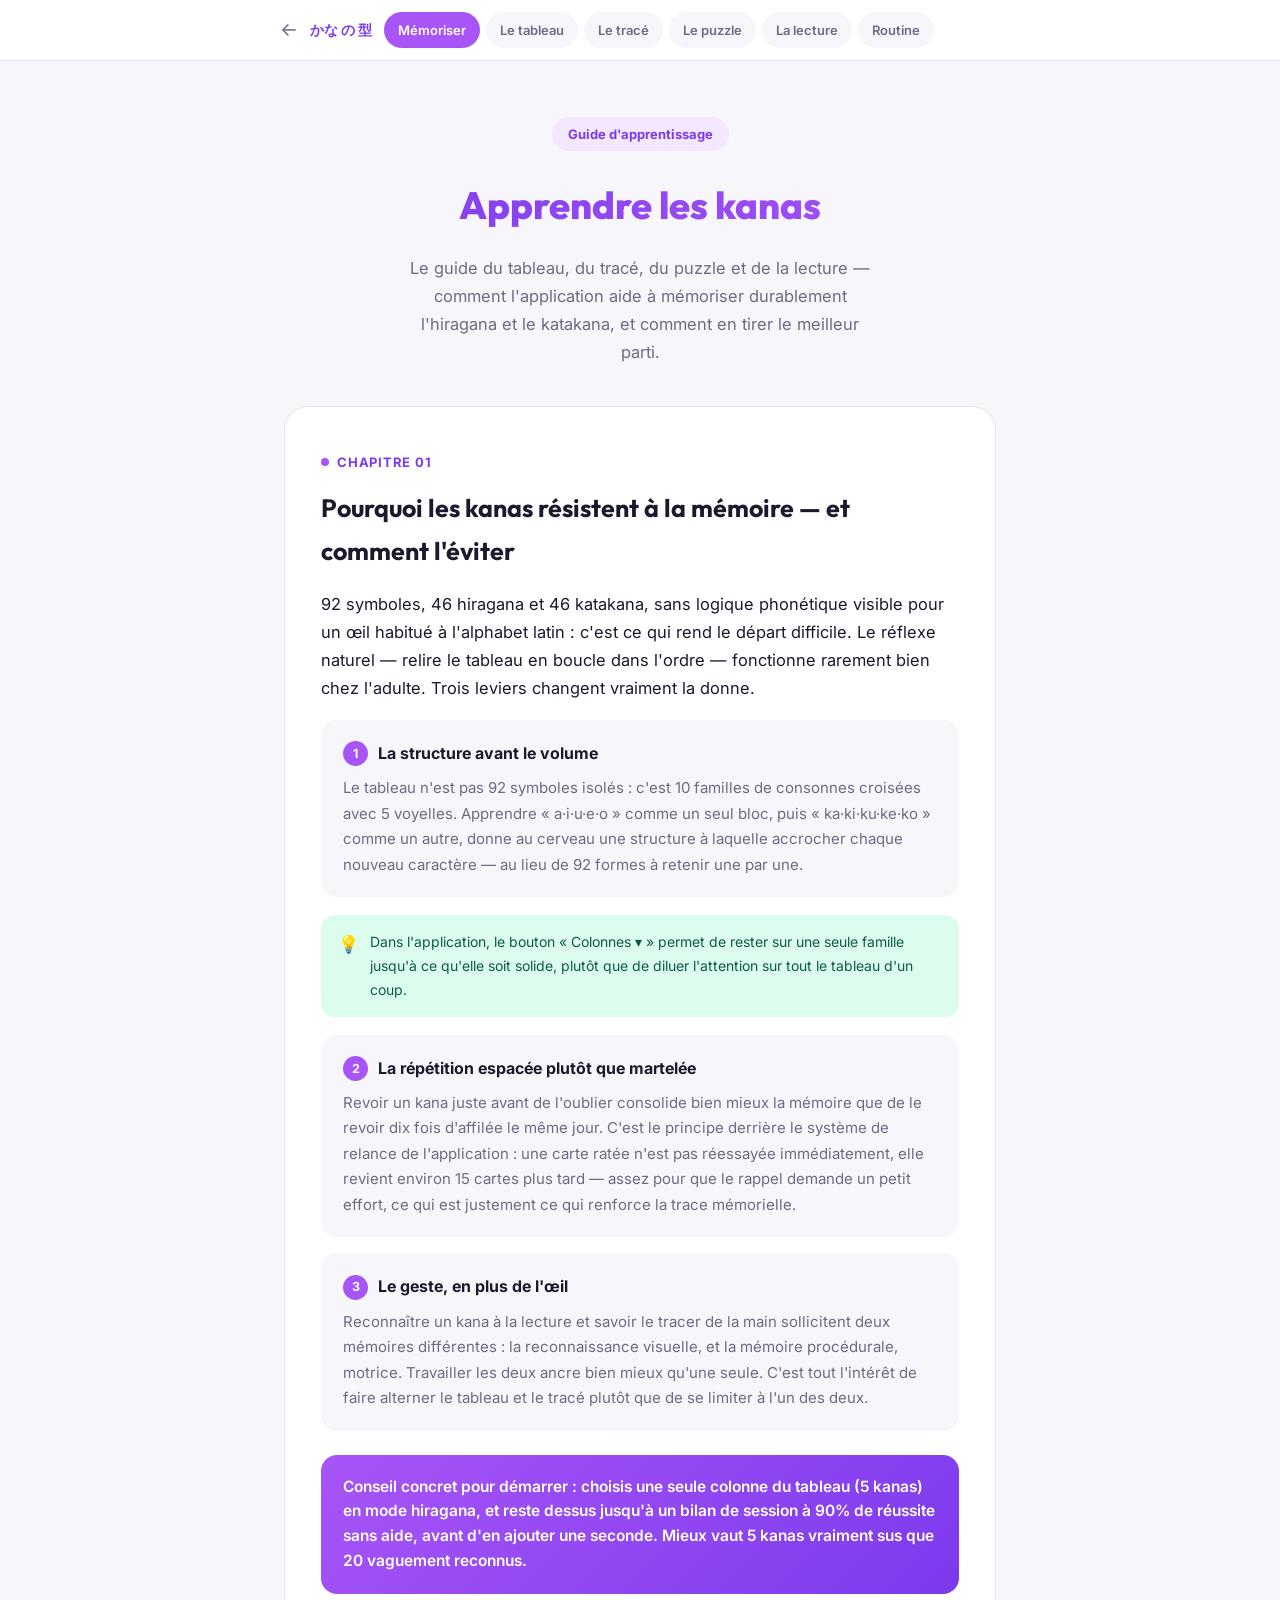
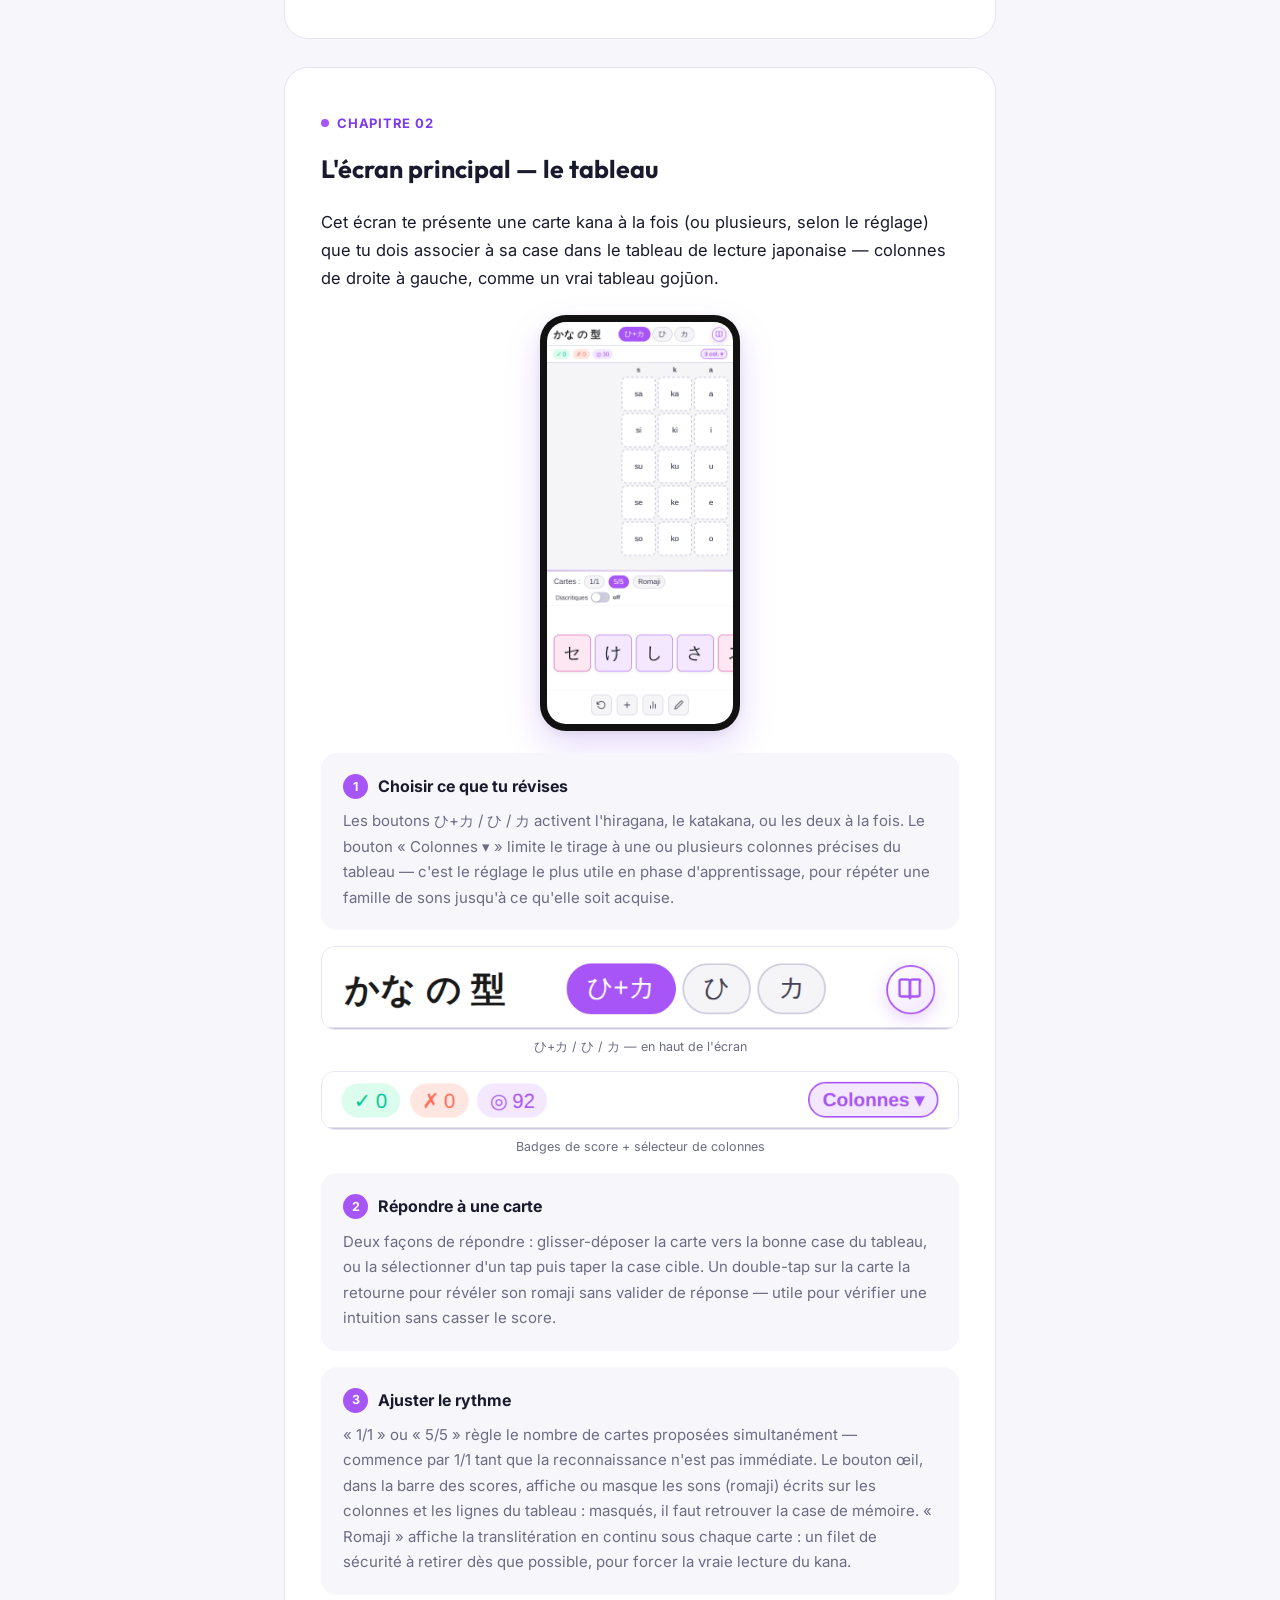
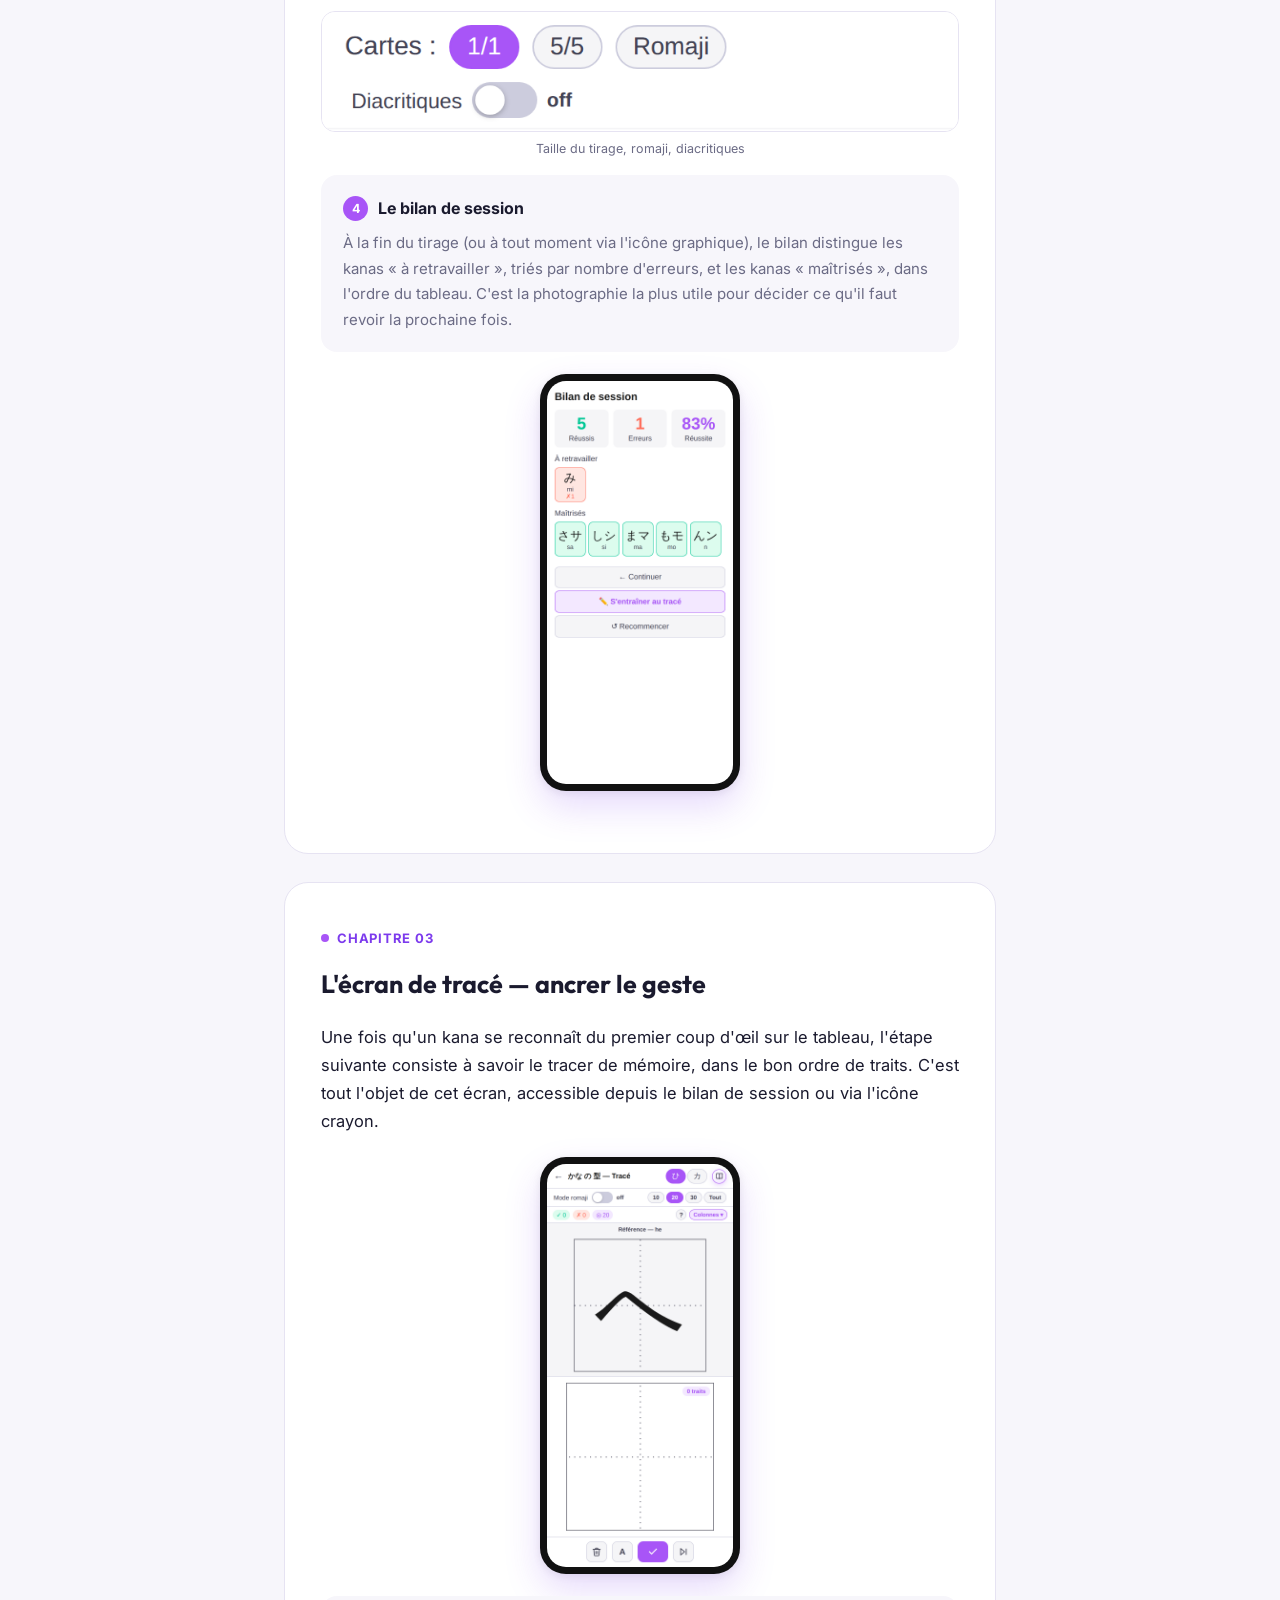
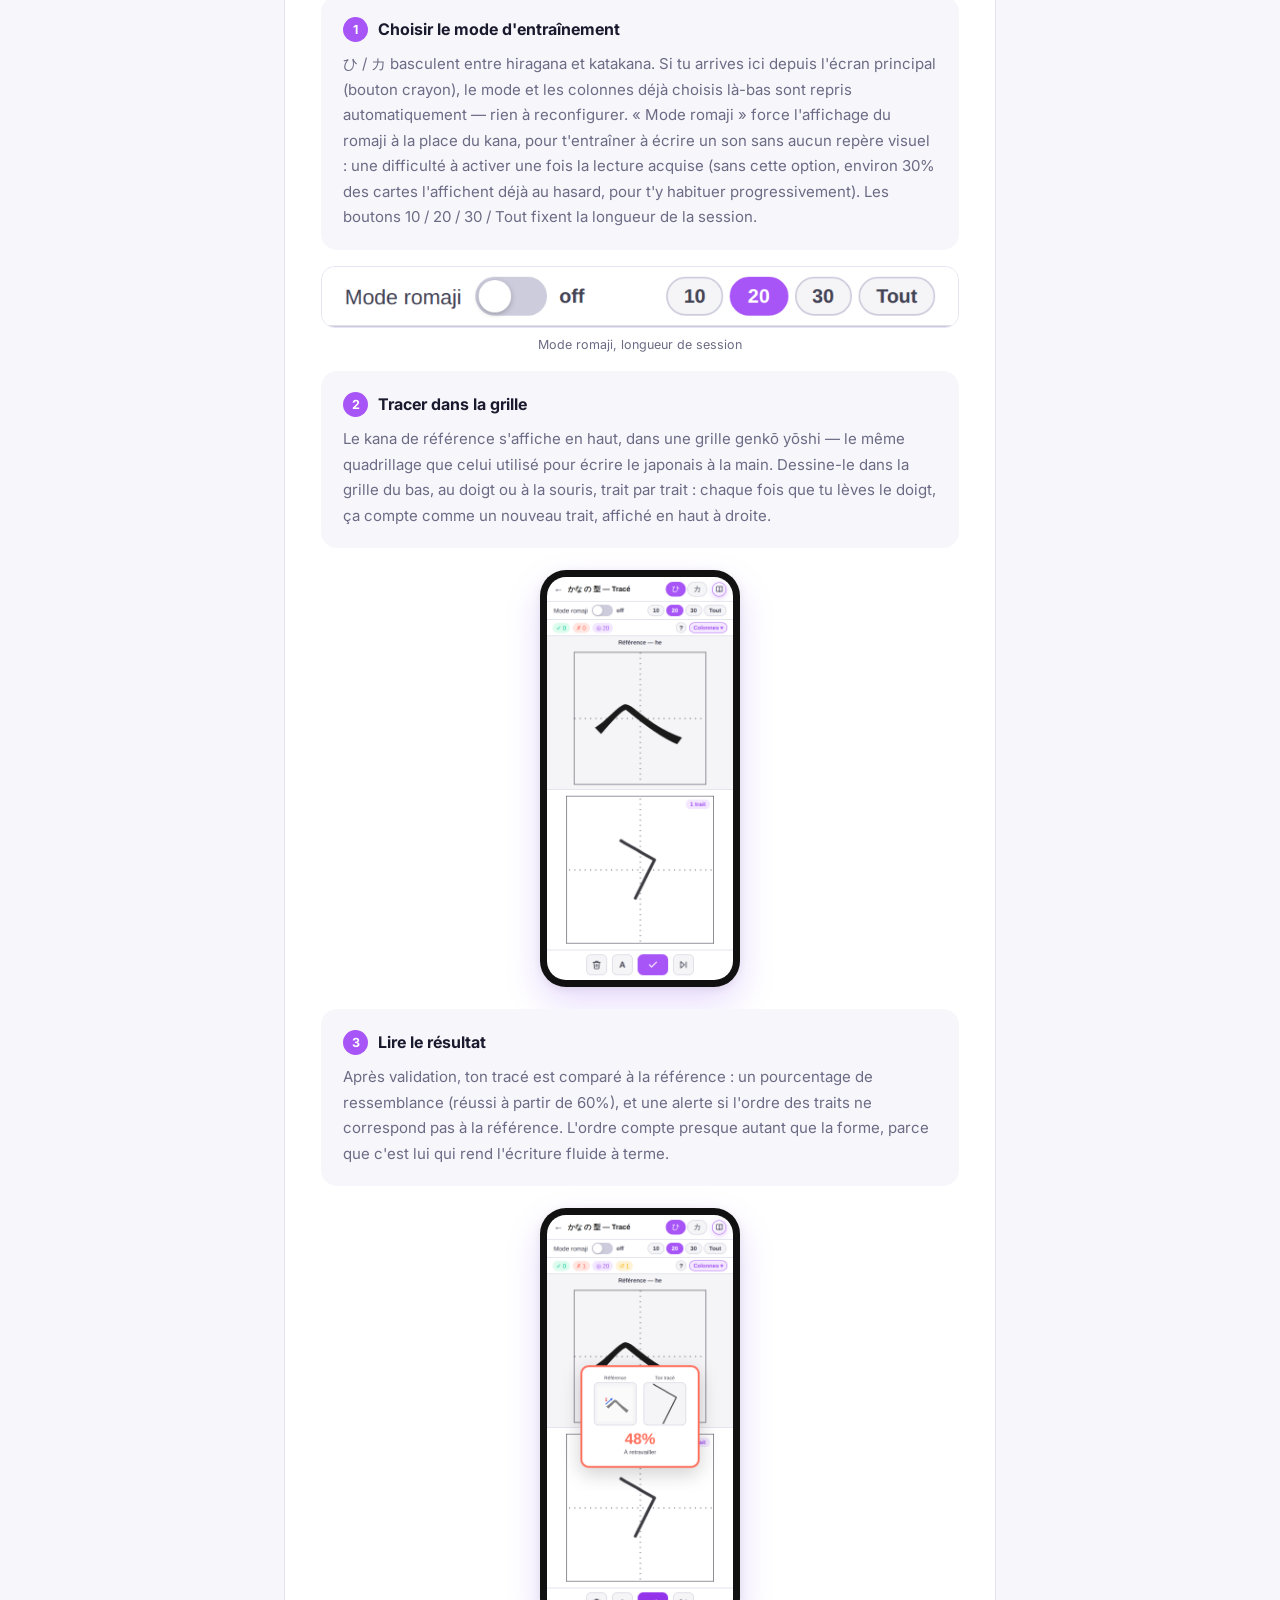
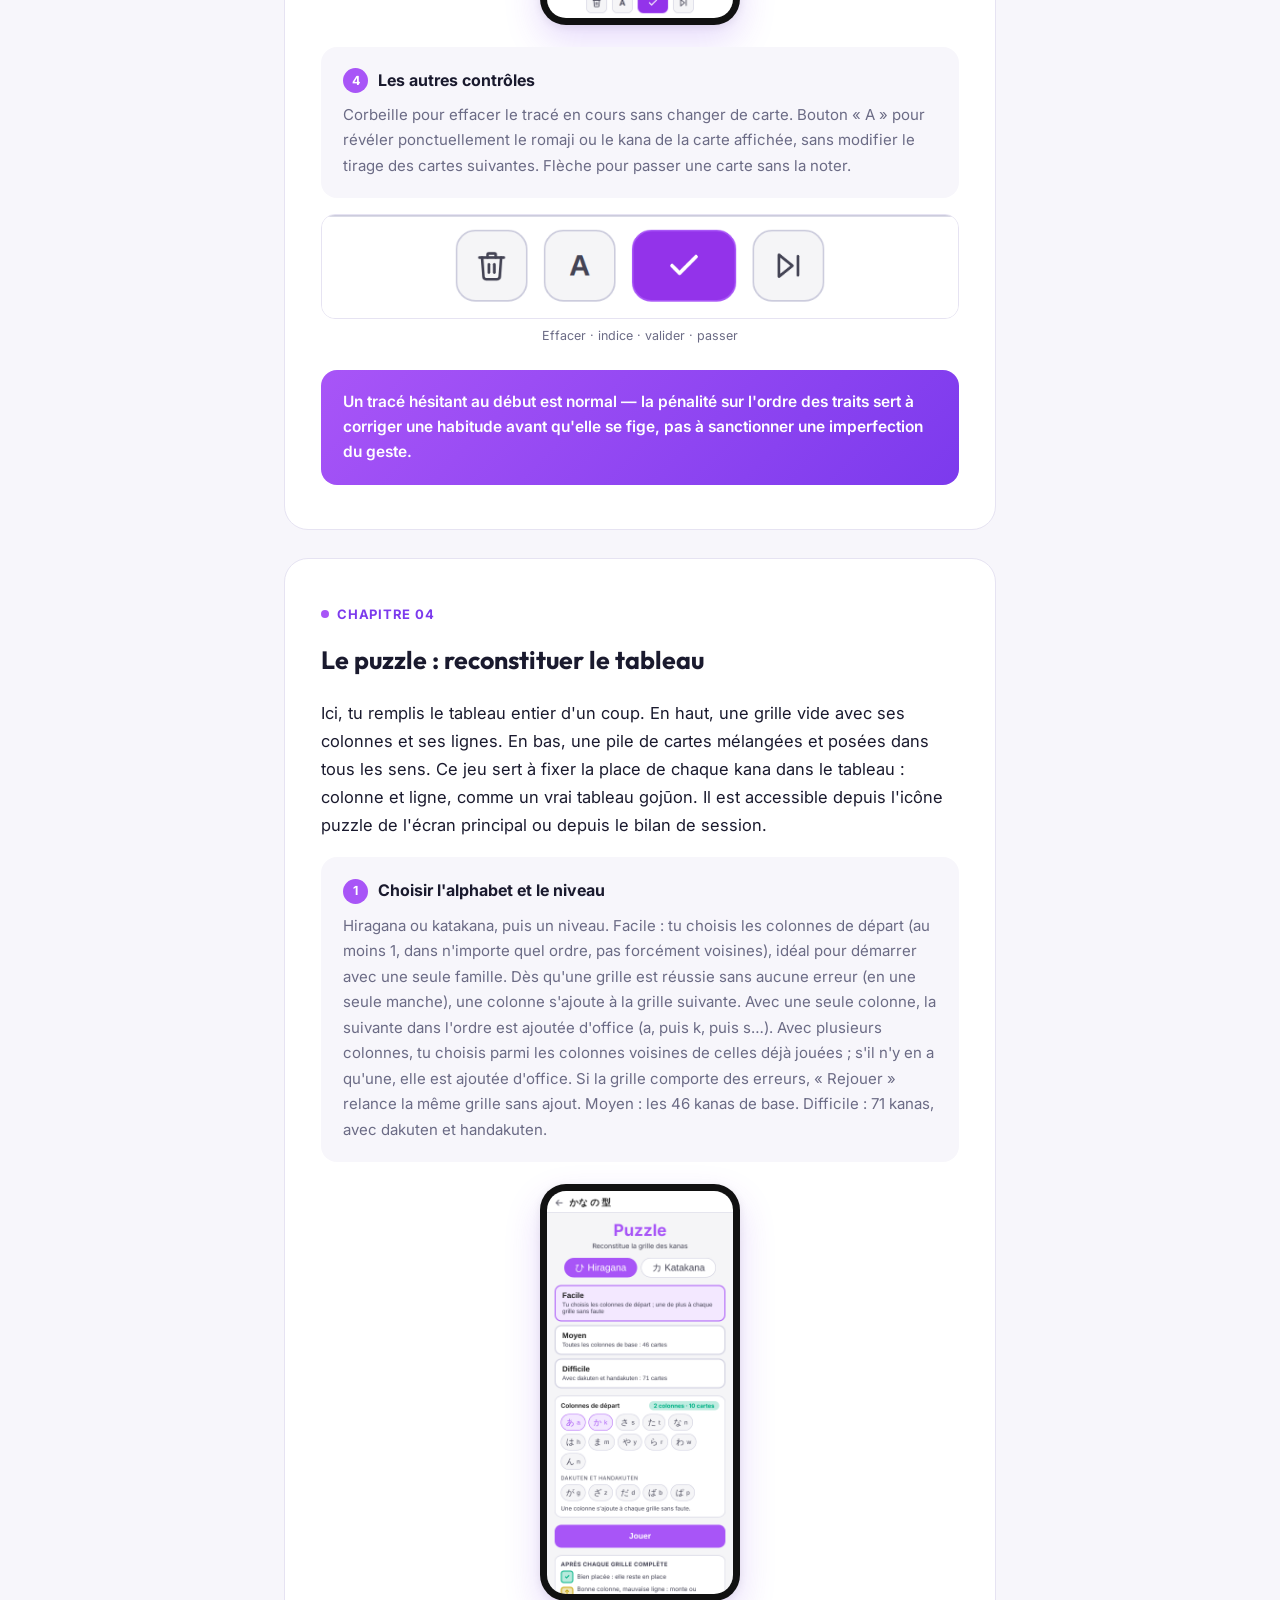
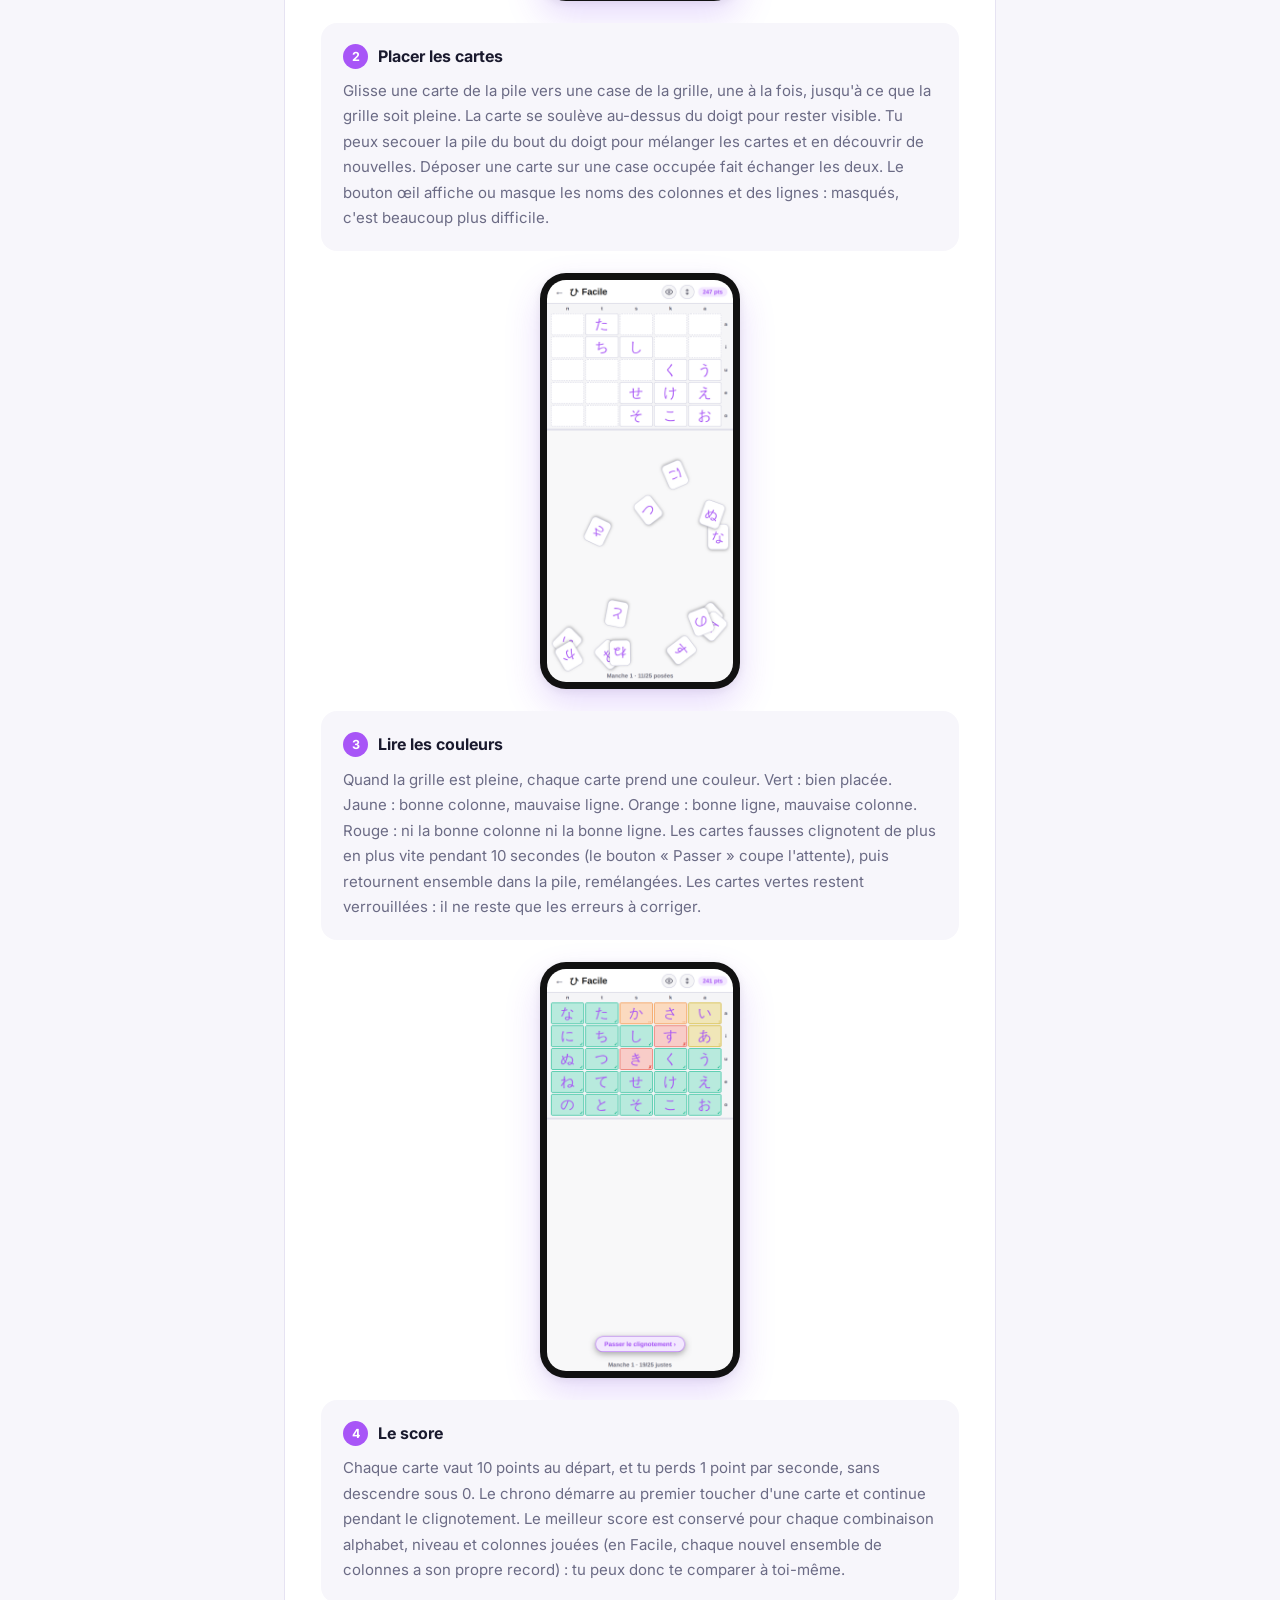
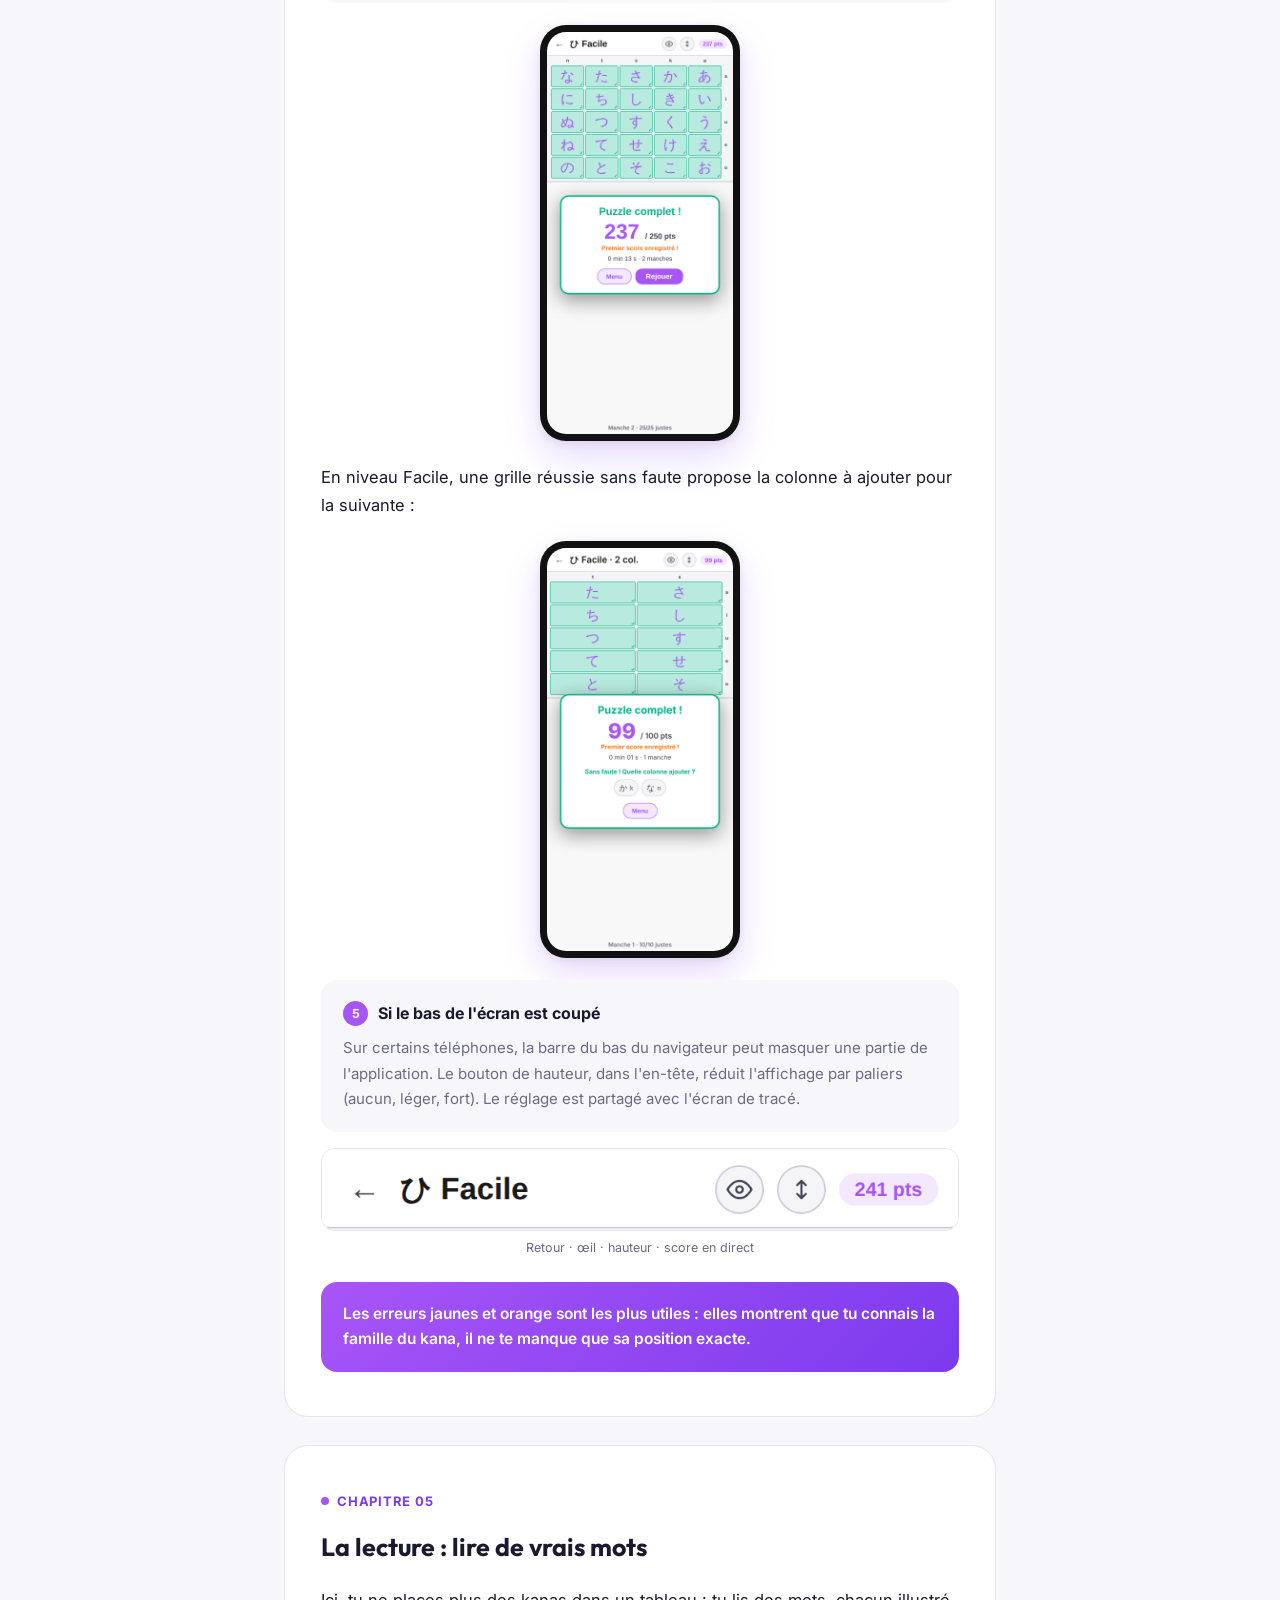
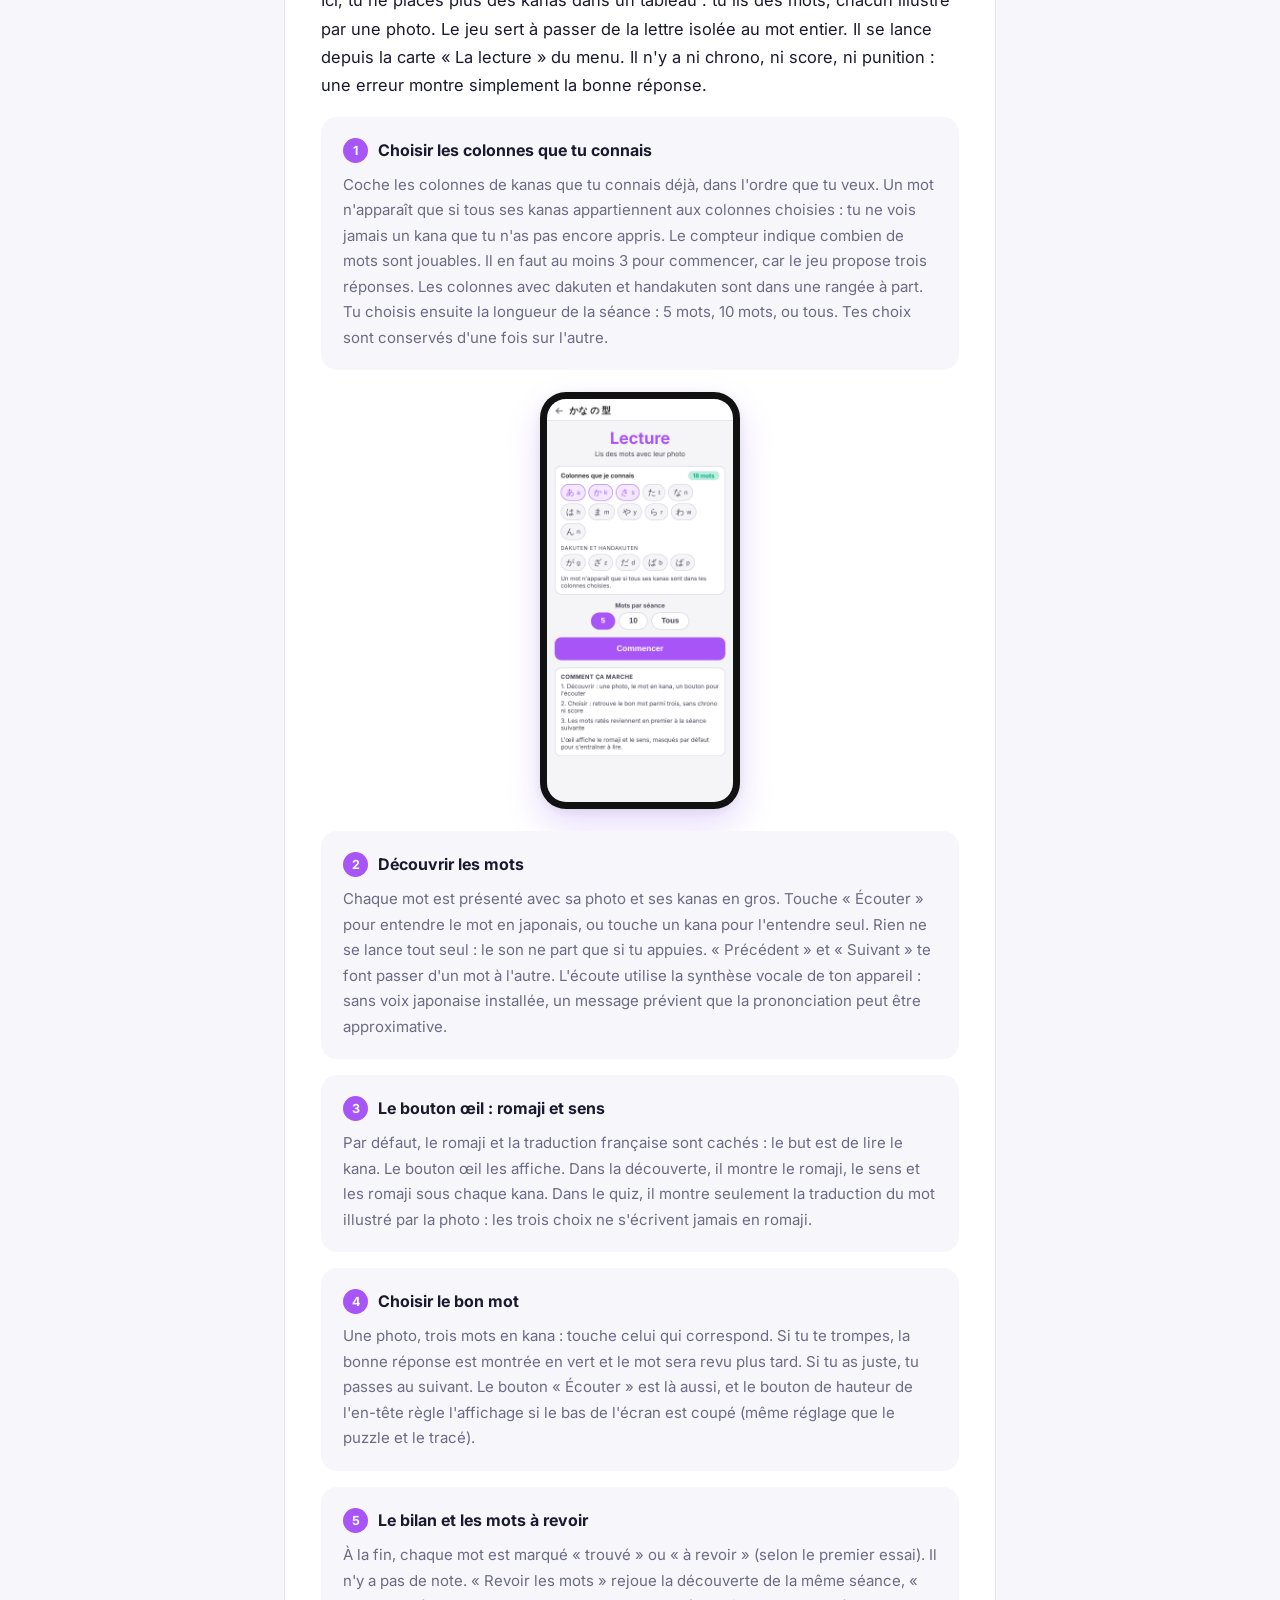
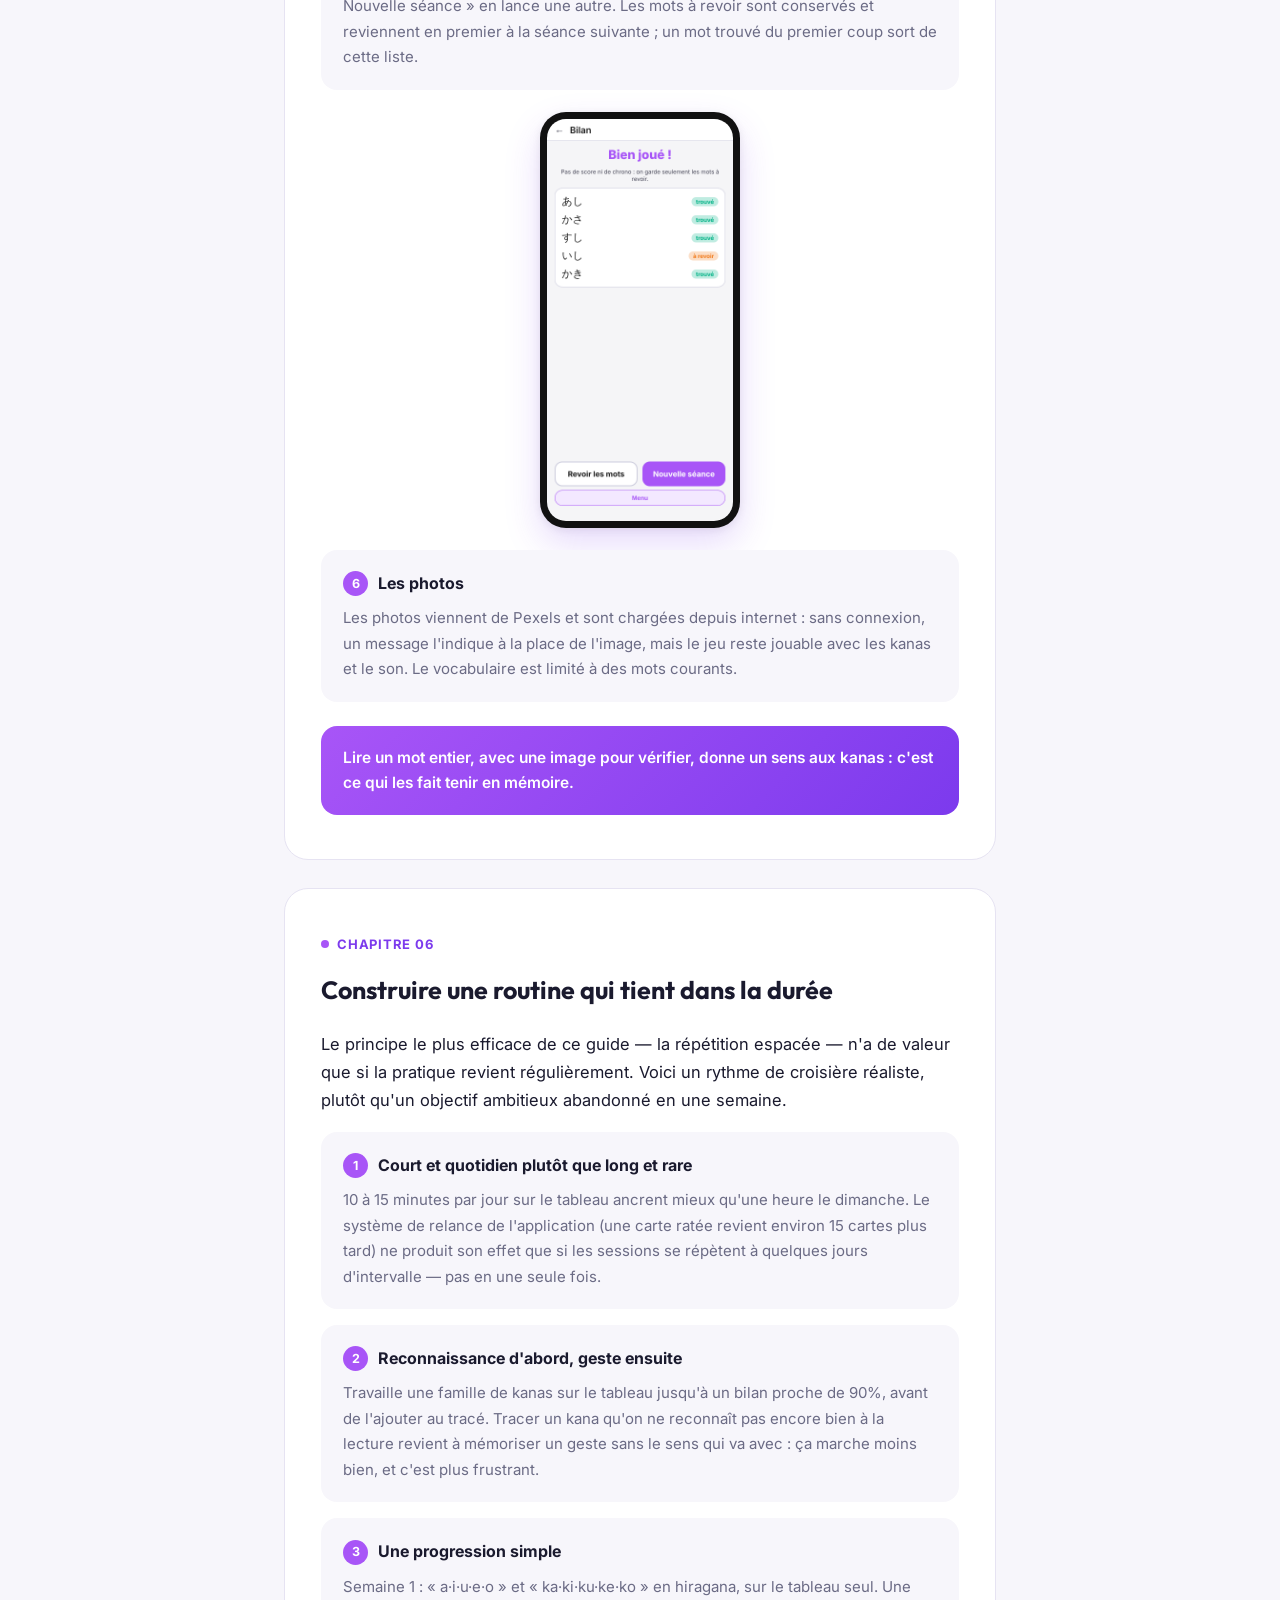
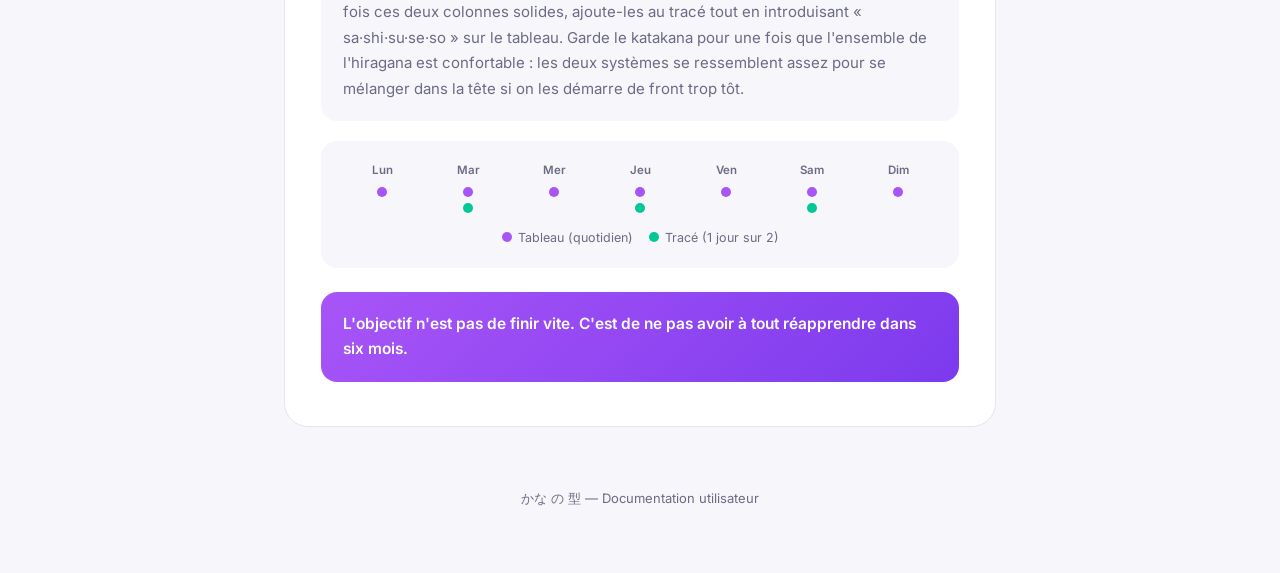
==== guide/index.html @ 7ad10272 "v62 : guide, chapitre sur le jeu Lecture Co-Authored-By: Claude Sonnet 5.5 <noreply@anthropic.com> C" ====
<!DOCTYPE html>
<html lang="fr">
<head>
<meta charset="UTF-8">
<meta name="viewport" content="width=device-width, initial-scale=1, maximum-scale=1, user-scalable=no">
<title>かな の 型 — Guide d'apprentissage</title>
<meta name="theme-color" content="#A855F7">
<link rel="stylesheet" href="../style.css">
<link rel="preconnect" href="https://fonts.googleapis.com">
<link href="https://fonts.googleapis.com/css2?family=Outfit:wght@400;600;700;800&family=Inter:wght@400;500;600&display=swap" rel="stylesheet">
<style>
  :root {
    --g-purple: #A855F7; --g-purple-light: #F3E8FF; --g-purple-dark: #7C3AED;
    --g-green: #00C896; --g-green-light: #DCFCEE;
    --g-bg: #ffffff; --g-bg2: #F7F6FB;
    --g-text: #1A1A2E; --g-text2: #6B6B85;
    --g-border: #E6E3F2;
  }
  * { box-sizing: border-box; }
  html, body { overflow: visible; height: auto; }
  body {
    margin: 0; background: var(--g-bg2); color: var(--g-text);
    font-family: 'Inter', sans-serif; font-size: 16px; line-height: 1.7;
  }
  h1,h2,h3 { font-family: 'Outfit', sans-serif; }
  .shell { max-width: 760px; margin: 0 auto; }

  .appbar {
    position: sticky; top: 0; z-index: 10; background: rgba(255,255,255,0.92);
    backdrop-filter: blur(10px); border-bottom: 1px solid var(--g-border);
  }
  .appbar-inner { max-width: 760px; margin: 0 auto; padding: 12px 20px; display: flex; align-items: center; gap: 12px; }
  .back-link { color: var(--g-text2); text-decoration: none; font-size: 19px; flex-shrink: 0; }
  .appbar-logo { font-weight: 800; font-size: 14px; color: var(--g-purple-dark); flex-shrink: 0; }
  .nav-pills { display: flex; gap: 6px; overflow-x: auto; scrollbar-width: none; }
  .nav-pills::-webkit-scrollbar { display: none; }
  .nav-pill {
    font-size: 13px; font-weight: 600; padding: 7px 14px; border-radius: 20px;
    background: var(--g-bg2); color: var(--g-text2); text-decoration: none; white-space: nowrap;
    transition: all .15s;
  }
  .nav-pill.active { background: var(--g-purple); color: white; }

  .hero { padding: 56px 24px 40px; text-align: center; }
  .hero-badge {
    display: inline-block; background: var(--g-purple-light); color: var(--g-purple-dark);
    font-weight: 700; font-size: 13px; padding: 6px 16px; border-radius: 20px; margin-bottom: 22px;
  }
  .hero h1 { font-size: 38px; font-weight: 800; margin: 0 0 16px;
    background: linear-gradient(120deg, var(--g-purple-dark), var(--g-purple));
    -webkit-background-clip: text; background-clip: text; color: transparent; }
  .hero-lead { font-size: 16.5px; color: var(--g-text2); max-width: 480px; margin: 0 auto; }

  .chapter { background: var(--g-bg); margin: 0 16px 24px; border-radius: 24px; padding: 36px 28px; border: 1px solid var(--g-border); scroll-margin-top: 70px; }
  @media (min-width: 600px) { .chapter { margin: 0 24px 28px; padding: 40px 36px; } }
  .chapter-tag { display: inline-flex; align-items: center; gap: 8px; font-size: 13px; font-weight: 700; color: var(--g-purple-dark); text-transform: uppercase; letter-spacing: 0.06em; margin-bottom: 14px; }
  .chapter-tag::before { content: ''; width: 8px; height: 8px; border-radius: 50%; background: var(--g-purple); }
  .chapter h2 { font-size: 25px; font-weight: 700; margin: 0 0 18px; }
  .chapter p { color: var(--g-text2); margin: 0 0 18px; }
  .chapter p.intro { font-size: 16.5px; color: var(--g-text); }

  .lever-card { background: var(--g-bg2); border-radius: 16px; padding: 20px 22px; margin: 16px 0; }
  .lever-title { font-weight: 700; font-size: 16px; color: var(--g-text); margin-bottom: 8px; display: flex; align-items: center; gap: 10px; }
  .lever-num { flex-shrink: 0; width: 25px; height: 25px; border-radius: 50%; background: var(--g-purple); color: white; font-size: 12.5px; font-weight: 700; display: flex; align-items: center; justify-content: center; }
  .lever-card p { margin: 0; font-size: 15px; }

  .tip-card { margin: 18px 0; padding: 15px 17px; background: var(--g-green-light); border-radius: 14px; display: flex; gap: 11px; align-items: flex-start; font-size: 14px; color: #0a5c46; }
  .tip-card .tip-icon { font-size: 17px; flex-shrink: 0; }

  .quote-card { margin: 24px 0 4px; padding: 20px 22px; border-radius: 16px;
    background: linear-gradient(135deg, var(--g-purple), var(--g-purple-dark)); color: white;
    font-weight: 600; font-size: 15.5px; line-height: 1.6; }

  .phone { width: 200px; margin: 22px auto; border-radius: 26px; background: #111; padding: 7px;
    box-shadow: 0 16px 36px rgba(124,58,237,0.18), 0 2px 8px rgba(0,0,0,0.08); }
  .phone img { width: 100%; display: block; border-radius: 19px; }
  .crop-card { margin: 14px 0 4px; border-radius: 14px; overflow: hidden; border: 1px solid var(--g-border); }
  .crop-card img { width: 100%; display: block; }
  .crop-label { font-size: 12.5px; color: var(--g-text2); text-align: center; margin: 6px 0 14px; }

  .rhythm-card { background: var(--g-bg2); border-radius: 16px; padding: 20px; margin: 20px 0; }
  .rhythm-row { display: flex; justify-content: space-between; gap: 4px; }
  .rh-day { display: flex; flex-direction: column; align-items: center; gap: 6px; flex: 1; }
  .rh-label { font-size: 11.5px; color: var(--g-text2); font-weight: 600; }
  .rh-dot { width: 10px; height: 10px; border-radius: 50%; }
  .rh-dot.grid { background: var(--g-purple); }
  .rh-dot.trace { background: var(--g-green); }
  .rhythm-legend { margin-top: 14px; font-size: 12.5px; color: var(--g-text2); text-align: center; display: flex; align-items: center; justify-content: center; gap: 6px; }
  .rhythm-legend .rh-dot { display: inline-block; margin-left: 10px; }
  .rhythm-legend .rh-dot:first-child { margin-left: 0; }

  .footer { padding: 32px 24px 64px; text-align: center; font-size: 13px; color: var(--g-text2); }
</style>
</head>
<body>

  <div class="appbar">
    <div class="appbar-inner">
      <a class="back-link" href="../menu.html" aria-label="Retour au menu des jeux" title="Retour au menu des jeux">←</a>
      <div class="appbar-logo">かな の 型</div>
      <div class="nav-pills" id="nav-pills"><a class="nav-pill active" href="#ch01">Mémoriser</a>
<a class="nav-pill" href="#ch02">Le tableau</a>
<a class="nav-pill" href="#ch03">Le tracé</a>
<a class="nav-pill" href="#ch04">Le puzzle</a>
<a class="nav-pill" href="#ch05">La lecture</a>
<a class="nav-pill" href="#ch06">Routine</a></div>
    </div>
  </div>

  <div class="shell">
    <div class="hero">
      <div class="hero-badge">Guide d'apprentissage</div>
      <h1>Apprendre les kanas</h1>
      <p class="hero-lead">Le guide du tableau, du tracé, du puzzle et de la lecture — comment l'application aide à mémoriser durablement l'hiragana et le katakana, et comment en tirer le meilleur parti.</p>
    </div>

    <div class="chapter" id="ch01">
      <div class="chapter-tag">Chapitre 01</div>
      <h2>Pourquoi les kanas résistent à la mémoire — et comment l'éviter</h2>
      <p class="intro">92 symboles, 46 hiragana et 46 katakana, sans logique phonétique visible pour un œil habitué à l'alphabet latin : c'est ce qui rend le départ difficile. Le réflexe naturel — relire le tableau en boucle dans l'ordre — fonctionne rarement bien chez l'adulte. Trois leviers changent vraiment la donne.</p>

      <div class="lever-card">
        <div class="lever-title"><span class="lever-num">1</span>La structure avant le volume</div>
        <p>Le tableau n'est pas 92 symboles isolés : c'est 10 familles de consonnes croisées avec 5 voyelles. Apprendre « a·i·u·e·o » comme un seul bloc, puis « ka·ki·ku·ke·ko » comme un autre, donne au cerveau une structure à laquelle accrocher chaque nouveau caractère — au lieu de 92 formes à retenir une par une.</p>
      </div>
      <div class="tip-card"><span class="tip-icon">💡</span><div>Dans l'application, le bouton « Colonnes ▾ » permet de rester sur une seule famille jusqu'à ce qu'elle soit solide, plutôt que de diluer l'attention sur tout le tableau d'un coup.</div></div>

      <div class="lever-card">
        <div class="lever-title"><span class="lever-num">2</span>La répétition espacée plutôt que martelée</div>
        <p>Revoir un kana juste avant de l'oublier consolide bien mieux la mémoire que de le revoir dix fois d'affilée le même jour. C'est le principe derrière le système de relance de l'application : une carte ratée n'est pas réessayée immédiatement, elle revient environ 15 cartes plus tard — assez pour que le rappel demande un petit effort, ce qui est justement ce qui renforce la trace mémorielle.</p>
      </div>

      <div class="lever-card">
        <div class="lever-title"><span class="lever-num">3</span>Le geste, en plus de l'œil</div>
        <p>Reconnaître un kana à la lecture et savoir le tracer de la main sollicitent deux mémoires différentes : la reconnaissance visuelle, et la mémoire procédurale, motrice. Travailler les deux ancre bien mieux qu'une seule. C'est tout l'intérêt de faire alterner le tableau et le tracé plutôt que de se limiter à l'un des deux.</p>
      </div>

      <div class="quote-card">Conseil concret pour démarrer : choisis une seule colonne du tableau (5 kanas) en mode hiragana, et reste dessus jusqu'à un bilan de session à 90% de réussite sans aide, avant d'en ajouter une seconde. Mieux vaut 5 kanas vraiment sus que 20 vaguement reconnus.</div>
    </div>

    <div class="chapter" id="ch02">
      <div class="chapter-tag">Chapitre 02</div>
      <h2>L'écran principal — le tableau</h2>
      <p class="intro">Cet écran te présente une carte kana à la fois (ou plusieurs, selon le réglage) que tu dois associer à sa case dans le tableau de lecture japonaise — colonnes de droite à gauche, comme un vrai tableau gojūon.</p>

      <div class="phone"><img src="img/index_home.png" alt="Écran principal"></div>

      <div class="lever-card">
        <div class="lever-title"><span class="lever-num">1</span>Choisir ce que tu révises</div>
        <p>Les boutons ひ+カ / ひ / カ activent l'hiragana, le katakana, ou les deux à la fois. Le bouton « Colonnes ▾ » limite le tirage à une ou plusieurs colonnes précises du tableau — c'est le réglage le plus utile en phase d'apprentissage, pour répéter une famille de sons jusqu'à ce qu'elle soit acquise.</p>
      </div>
      <div class="crop-card"><img src="img/index_header.png" alt="Mode"></div>
      <div class="crop-label">ひ+カ / ひ / カ — en haut de l'écran</div>
      <div class="crop-card"><img src="img/index_scorebar.png" alt="Score"></div>
      <div class="crop-label">Badges de score + sélecteur de colonnes</div>

      <div class="lever-card">
        <div class="lever-title"><span class="lever-num">2</span>Répondre à une carte</div>
        <p>Deux façons de répondre : glisser-déposer la carte vers la bonne case du tableau, ou la sélectionner d'un tap puis taper la case cible. Un double-tap sur la carte la retourne pour révéler son romaji sans valider de réponse — utile pour vérifier une intuition sans casser le score.</p>
      </div>

      <div class="lever-card">
        <div class="lever-title"><span class="lever-num">3</span>Ajuster le rythme</div>
        <p>« 1/1 » ou « 5/5 » règle le nombre de cartes proposées simultanément — commence par 1/1 tant que la reconnaissance n'est pas immédiate. Le bouton œil, dans la barre des scores, affiche ou masque les sons (romaji) écrits sur les colonnes et les lignes du tableau : masqués, il faut retrouver la case de mémoire. « Romaji » affiche la translitération en continu sous chaque carte : un filet de sécurité à retirer dès que possible, pour forcer la vraie lecture du kana.</p>
      </div>
      <div class="crop-card"><img src="img/index_deckcontrols.png" alt="Réglages"></div>
      <div class="crop-label">Taille du tirage, romaji, diacritiques</div>

      <div class="lever-card">
        <div class="lever-title"><span class="lever-num">4</span>Le bilan de session</div>
        <p>À la fin du tirage (ou à tout moment via l'icône graphique), le bilan distingue les kanas « à retravailler », triés par nombre d'erreurs, et les kanas « maîtrisés », dans l'ordre du tableau. C'est la photographie la plus utile pour décider ce qu'il faut revoir la prochaine fois.</p>
      </div>
      <div class="phone"><img src="img/index_bilan.png" alt="Bilan"></div>
    </div>

    <div class="chapter" id="ch03">
      <div class="chapter-tag">Chapitre 03</div>
      <h2>L'écran de tracé — ancrer le geste</h2>
      <p class="intro">Une fois qu'un kana se reconnaît du premier coup d'œil sur le tableau, l'étape suivante consiste à savoir le tracer de mémoire, dans le bon ordre de traits. C'est tout l'objet de cet écran, accessible depuis le bilan de session ou via l'icône crayon.</p>

      <div class="phone"><img src="img/trace_home.png" alt="Écran de tracé"></div>

      <div class="lever-card">
        <div class="lever-title"><span class="lever-num">1</span>Choisir le mode d'entraînement</div>
        <p>ひ / カ basculent entre hiragana et katakana. Si tu arrives ici depuis l'écran principal (bouton crayon), le mode et les colonnes déjà choisis là-bas sont repris automatiquement — rien à reconfigurer. « Mode romaji » force l'affichage du romaji à la place du kana, pour t'entraîner à écrire un son sans aucun repère visuel : une difficulté à activer une fois la lecture acquise (sans cette option, environ 30% des cartes l'affichent déjà au hasard, pour t'y habituer progressivement). Les boutons 10 / 20 / 30 / Tout fixent la longueur de la session.</p>
      </div>
      <div class="crop-card"><img src="img/trace_romajibar.png" alt="Mode romaji et longueur"></div>
      <div class="crop-label">Mode romaji, longueur de session</div>

      <div class="lever-card">
        <div class="lever-title"><span class="lever-num">2</span>Tracer dans la grille</div>
        <p>Le kana de référence s'affiche en haut, dans une grille genkō yōshi — le même quadrillage que celui utilisé pour écrire le japonais à la main. Dessine-le dans la grille du bas, au doigt ou à la souris, trait par trait : chaque fois que tu lèves le doigt, ça compte comme un nouveau trait, affiché en haut à droite.</p>
      </div>
      <div class="phone"><img src="img/trace_drawing.png" alt="Tracé en cours"></div>

      <div class="lever-card">
        <div class="lever-title"><span class="lever-num">3</span>Lire le résultat</div>
        <p>Après validation, ton tracé est comparé à la référence : un pourcentage de ressemblance (réussi à partir de 60%), et une alerte si l'ordre des traits ne correspond pas à la référence. L'ordre compte presque autant que la forme, parce que c'est lui qui rend l'écriture fluide à terme.</p>
      </div>
      <div class="phone"><img src="img/trace_result.png" alt="Résultat du tracé"></div>

      <div class="lever-card">
        <div class="lever-title"><span class="lever-num">4</span>Les autres contrôles</div>
        <p>Corbeille pour effacer le tracé en cours sans changer de carte. Bouton « A » pour révéler ponctuellement le romaji ou le kana de la carte affichée, sans modifier le tirage des cartes suivantes. Flèche pour passer une carte sans la noter.</p>
      </div>
      <div class="crop-card"><img src="img/trace_controls.png" alt="Contrôles"></div>
      <div class="crop-label">Effacer · indice · valider · passer</div>

      <div class="quote-card">Un tracé hésitant au début est normal — la pénalité sur l'ordre des traits sert à corriger une habitude avant qu'elle se fige, pas à sanctionner une imperfection du geste.</div>
    </div>

    <div class="chapter" id="ch04">
      <div class="chapter-tag">Chapitre 04</div>
      <h2>Le puzzle : reconstituer le tableau</h2>
      <p class="intro">Ici, tu remplis le tableau entier d'un coup. En haut, une grille vide avec ses colonnes et ses lignes. En bas, une pile de cartes mélangées et posées dans tous les sens. Ce jeu sert à fixer la place de chaque kana dans le tableau : colonne et ligne, comme un vrai tableau gojūon. Il est accessible depuis l'icône puzzle de l'écran principal ou depuis le bilan de session.</p>

      <div class="lever-card">
        <div class="lever-title"><span class="lever-num">1</span>Choisir l'alphabet et le niveau</div>
        <p>Hiragana ou katakana, puis un niveau. Facile : tu choisis les colonnes de départ (au moins 1, dans n'importe quel ordre, pas forcément voisines), idéal pour démarrer avec une seule famille. Dès qu'une grille est réussie sans aucune erreur (en une seule manche), une colonne s'ajoute à la grille suivante. Avec une seule colonne, la suivante dans l'ordre est ajoutée d'office (a, puis k, puis s…). Avec plusieurs colonnes, tu choisis parmi les colonnes voisines de celles déjà jouées ; s'il n'y en a qu'une, elle est ajoutée d'office. Si la grille comporte des erreurs, « Rejouer » relance la même grille sans ajout. Moyen : les 46 kanas de base. Difficile : 71 kanas, avec dakuten et handakuten.</p>
      </div>
      <div class="phone"><img src="img/puzzle_select.png" alt="Sélection du puzzle"></div>

      <div class="lever-card">
        <div class="lever-title"><span class="lever-num">2</span>Placer les cartes</div>
        <p>Glisse une carte de la pile vers une case de la grille, une à la fois, jusqu'à ce que la grille soit pleine. La carte se soulève au-dessus du doigt pour rester visible. Tu peux secouer la pile du bout du doigt pour mélanger les cartes et en découvrir de nouvelles. Déposer une carte sur une case occupée fait échanger les deux. Le bouton œil affiche ou masque les noms des colonnes et des lignes : masqués, c'est beaucoup plus difficile.</p>
      </div>
      <div class="phone"><img src="img/puzzle_placing.png" alt="Placement des cartes"></div>

      <div class="lever-card">
        <div class="lever-title"><span class="lever-num">3</span>Lire les couleurs</div>
        <p>Quand la grille est pleine, chaque carte prend une couleur. Vert : bien placée. Jaune : bonne colonne, mauvaise ligne. Orange : bonne ligne, mauvaise colonne. Rouge : ni la bonne colonne ni la bonne ligne. Les cartes fausses clignotent de plus en plus vite pendant 10 secondes (le bouton « Passer » coupe l'attente), puis retournent ensemble dans la pile, remélangées. Les cartes vertes restent verrouillées : il ne reste que les erreurs à corriger.</p>
      </div>
      <div class="phone"><img src="img/puzzle_colors.png" alt="Cartes colorées après vérification"></div>

      <div class="lever-card">
        <div class="lever-title"><span class="lever-num">4</span>Le score</div>
        <p>Chaque carte vaut 10 points au départ, et tu perds 1 point par seconde, sans descendre sous 0. Le chrono démarre au premier toucher d'une carte et continue pendant le clignotement. Le meilleur score est conservé pour chaque combinaison alphabet, niveau et colonnes jouées (en Facile, chaque nouvel ensemble de colonnes a son propre record) : tu peux donc te comparer à toi-même.</p>
      </div>
      <div class="phone"><img src="img/puzzle_win.png" alt="Puzzle complet"></div>
      <p class="intro">En niveau Facile, une grille réussie sans faute propose la colonne à ajouter pour la suivante :</p>
      <div class="phone"><img src="img/puzzle_win_choice.png" alt="Choix de la colonne à ajouter en niveau Facile"></div>

      <div class="lever-card">
        <div class="lever-title"><span class="lever-num">5</span>Si le bas de l'écran est coupé</div>
        <p>Sur certains téléphones, la barre du bas du navigateur peut masquer une partie de l'application. Le bouton de hauteur, dans l'en-tête, réduit l'affichage par paliers (aucun, léger, fort). Le réglage est partagé avec l'écran de tracé.</p>
      </div>
      <div class="crop-card"><img src="img/puzzle_header.png" alt="En-tête du puzzle"></div>
      <div class="crop-label">Retour · œil · hauteur · score en direct</div>

      <div class="quote-card">Les erreurs jaunes et orange sont les plus utiles : elles montrent que tu connais la famille du kana, il ne te manque que sa position exacte.</div>
    </div>

    <div class="chapter" id="ch05">
      <div class="chapter-tag">Chapitre 05</div>
      <h2>La lecture : lire de vrais mots</h2>
      <p class="intro">Ici, tu ne places plus des kanas dans un tableau : tu lis des mots, chacun illustré par une photo. Le jeu sert à passer de la lettre isolée au mot entier. Il se lance depuis la carte « La lecture » du menu. Il n'y a ni chrono, ni score, ni punition : une erreur montre simplement la bonne réponse.</p>

      <div class="lever-card">
        <div class="lever-title"><span class="lever-num">1</span>Choisir les colonnes que tu connais</div>
        <p>Coche les colonnes de kanas que tu connais déjà, dans l'ordre que tu veux. Un mot n'apparaît que si tous ses kanas appartiennent aux colonnes choisies : tu ne vois jamais un kana que tu n'as pas encore appris. Le compteur indique combien de mots sont jouables. Il en faut au moins 3 pour commencer, car le jeu propose trois réponses. Les colonnes avec dakuten et handakuten sont dans une rangée à part. Tu choisis ensuite la longueur de la séance : 5 mots, 10 mots, ou tous. Tes choix sont conservés d'une fois sur l'autre.</p>
      </div>
      <div class="phone"><img src="img/lecture_select.png" alt="Sélection des colonnes pour la lecture"></div>

      <div class="lever-card">
        <div class="lever-title"><span class="lever-num">2</span>Découvrir les mots</div>
        <p>Chaque mot est présenté avec sa photo et ses kanas en gros. Touche « Écouter » pour entendre le mot en japonais, ou touche un kana pour l'entendre seul. Rien ne se lance tout seul : le son ne part que si tu appuies. « Précédent » et « Suivant » te font passer d'un mot à l'autre. L'écoute utilise la synthèse vocale de ton appareil : sans voix japonaise installée, un message prévient que la prononciation peut être approximative.</p>
      </div>

      <div class="lever-card">
        <div class="lever-title"><span class="lever-num">3</span>Le bouton œil : romaji et sens</div>
        <p>Par défaut, le romaji et la traduction française sont cachés : le but est de lire le kana. Le bouton œil les affiche. Dans la découverte, il montre le romaji, le sens et les romaji sous chaque kana. Dans le quiz, il montre seulement la traduction du mot illustré par la photo : les trois choix ne s'écrivent jamais en romaji.</p>
      </div>

      <div class="lever-card">
        <div class="lever-title"><span class="lever-num">4</span>Choisir le bon mot</div>
        <p>Une photo, trois mots en kana : touche celui qui correspond. Si tu te trompes, la bonne réponse est montrée en vert et le mot sera revu plus tard. Si tu as juste, tu passes au suivant. Le bouton « Écouter » est là aussi, et le bouton de hauteur de l'en-tête règle l'affichage si le bas de l'écran est coupé (même réglage que le puzzle et le tracé).</p>
      </div>

      <div class="lever-card">
        <div class="lever-title"><span class="lever-num">5</span>Le bilan et les mots à revoir</div>
        <p>À la fin, chaque mot est marqué « trouvé » ou « à revoir » (selon le premier essai). Il n'y a pas de note. « Revoir les mots » rejoue la découverte de la même séance, « Nouvelle séance » en lance une autre. Les mots à revoir sont conservés et reviennent en premier à la séance suivante ; un mot trouvé du premier coup sort de cette liste.</p>
      </div>
      <div class="phone"><img src="img/lecture_bilan.png" alt="Bilan d'une séance de lecture"></div>

      <div class="lever-card">
        <div class="lever-title"><span class="lever-num">6</span>Les photos</div>
        <p>Les photos viennent de Pexels et sont chargées depuis internet : sans connexion, un message l'indique à la place de l'image, mais le jeu reste jouable avec les kanas et le son. Le vocabulaire est limité à des mots courants.</p>
      </div>

      <div class="quote-card">Lire un mot entier, avec une image pour vérifier, donne un sens aux kanas : c'est ce qui les fait tenir en mémoire.</div>
    </div>

    <div class="chapter" id="ch06">
      <div class="chapter-tag">Chapitre 06</div>
      <h2>Construire une routine qui tient dans la durée</h2>
      <p class="intro">Le principe le plus efficace de ce guide — la répétition espacée — n'a de valeur que si la pratique revient régulièrement. Voici un rythme de croisière réaliste, plutôt qu'un objectif ambitieux abandonné en une semaine.</p>

      <div class="lever-card">
        <div class="lever-title"><span class="lever-num">1</span>Court et quotidien plutôt que long et rare</div>
        <p>10 à 15 minutes par jour sur le tableau ancrent mieux qu'une heure le dimanche. Le système de relance de l'application (une carte ratée revient environ 15 cartes plus tard) ne produit son effet que si les sessions se répètent à quelques jours d'intervalle — pas en une seule fois.</p>
      </div>

      <div class="lever-card">
        <div class="lever-title"><span class="lever-num">2</span>Reconnaissance d'abord, geste ensuite</div>
        <p>Travaille une famille de kanas sur le tableau jusqu'à un bilan proche de 90%, avant de l'ajouter au tracé. Tracer un kana qu'on ne reconnaît pas encore bien à la lecture revient à mémoriser un geste sans le sens qui va avec : ça marche moins bien, et c'est plus frustrant.</p>
      </div>

      <div class="lever-card">
        <div class="lever-title"><span class="lever-num">3</span>Une progression simple</div>
        <p>Semaine 1 : « a·i·u·e·o » et « ka·ki·ku·ke·ko » en hiragana, sur le tableau seul. Une fois ces deux colonnes solides, ajoute-les au tracé tout en introduisant « sa·shi·su·se·so » sur le tableau. Garde le katakana pour une fois que l'ensemble de l'hiragana est confortable : les deux systèmes se ressemblent assez pour se mélanger dans la tête si on les démarre de front trop tôt.</p>
      </div>
      <div class="rhythm-card">
      <div class="rhythm-row"><div class="rh-day"><span class="rh-label">Lun</span><span class="rh-dot grid" title="Tableau"></span></div><div class="rh-day"><span class="rh-label">Mar</span><span class="rh-dot grid" title="Tableau"></span><span class="rh-dot trace" title="Tracé"></span></div><div class="rh-day"><span class="rh-label">Mer</span><span class="rh-dot grid" title="Tableau"></span></div><div class="rh-day"><span class="rh-label">Jeu</span><span class="rh-dot grid" title="Tableau"></span><span class="rh-dot trace" title="Tracé"></span></div><div class="rh-day"><span class="rh-label">Ven</span><span class="rh-dot grid" title="Tableau"></span></div><div class="rh-day"><span class="rh-label">Sam</span><span class="rh-dot grid" title="Tableau"></span><span class="rh-dot trace" title="Tracé"></span></div><div class="rh-day"><span class="rh-label">Dim</span><span class="rh-dot grid" title="Tableau"></span></div></div>
      <div class="rhythm-legend"><span class="rh-dot grid"></span> Tableau (quotidien) <span class="rh-dot trace"></span> Tracé (1 jour sur 2)</div>
    </div>

      <div class="quote-card">L'objectif n'est pas de finir vite. C'est de ne pas avoir à tout réapprendre dans six mois.</div>
    </div>

    <div class="footer">かな の 型 — Documentation utilisateur</div>
  </div>

<script>
  const pills = [...document.querySelectorAll('.nav-pill')];
  const sections = pills.map(p => document.querySelector(p.getAttribute('href')));
  const io = new IntersectionObserver((entries) => {
    entries.forEach(entry => {
      if (entry.isIntersecting) {
        const idx = sections.indexOf(entry.target);
        pills.forEach(p => p.classList.remove('active'));
        if (idx > -1) pills[idx].classList.add('active');
      }
    });
  }, { rootMargin: '-40% 0px -50% 0px' });
  sections.forEach(s => s && io.observe(s));
</script>
</body>
</html>
---- style.css ----
/* ── Reset ── */
*, *::before, *::after { box-sizing: border-box; margin: 0; padding: 0; }

:root {
  --bg:     #ffffff;
  --bg2:    #f5f5f7;
  --bg3:    #ebebee;
  --ink:    #3a3a40;
  --text:   #1a1a1a;
  --text2:  #444455;
  --text3:  #222233;
  --border: #ccccdd;
  --purple: #A855F7;
  --purple-light: #F3E8FF;
  --kata-accent: #D946A8;
  --kata-accent-light: #FCE7F3;
  --green:  #00C896;
  --green-light: #DCFCEE;
  --red:    #FF6E5B;
  --red-light: #FFE6E1;
  --amber:  #FFB300;
  --amber-light: #FFF3D6;
  --amber-mid: #FFB300;
  --kana-color: #1a1a1a;
  --romaji-color: #222233;
}

@media (prefers-color-scheme: dark) {
  :root {
    --bg: #1c1c1e; --bg2: #2c2c2e; --bg3: #3a3a3c;
    --ink: #d4d4d8;
    --text: #f2f2f7; --text2: #ebebf5cc; --text3: #333344;
    --border: #48484a;
    --kana-color: #f2f2f7;
    --romaji-color: #ebebf5;
    --purple: #C77DFF; --purple-light: #3a2860;
    --kata-accent: #F0A8D8; --kata-accent-light: #3a1e30;
    --green: #2DFFAA; --green-light: #103a2a;
    --red: #FF8A77; --red-light: #3a1d16;
    --amber: #FFC94D; --amber-light: #3a2c0a;
    --amber-mid: #FFC94D;
  }
}

html, body { height: 100%; overflow: hidden; }

body {
  font-family: -apple-system, BlinkMacSystemFont, 'Segoe UI', sans-serif;
  background: var(--bg2);
  color: var(--text);
  -webkit-tap-highlight-color: transparent;
  font-size: 14px;
}

/* ── Layout principal ── */
#app {
  display: flex; flex-direction: column;
  height: var(--app-h, 100dvh); /* --app-h : voir viewport.js */
  max-width: 680px; margin: 0 auto;
  padding-top: env(safe-area-inset-top, 0px);
  position: relative;
}

/* ── Header ── */
#header {
  display: flex; align-items: center; justify-content: space-between;
  padding: 10px 14px 8px;
  background: var(--bg);
  border-bottom: 1px solid var(--border);
  flex-shrink: 0;
}
#header h1 { font-size: 21px; font-weight: 600; white-space: nowrap; }
.hd-left { display: flex; align-items: center; gap: 6px; flex-shrink: 0; }
@media (max-width: 360px) { #header { padding-left: 8px; padding-right: 8px; } #header h1 { font-size: 18px; } }
.hd-back { font-size: 20px; line-height: 1; color: var(--text2); text-decoration: none; padding: 0 2px; }

#mode-toggle { display: flex; gap: 4px; }
.mode-btn {
  font-size: 16px; padding: 4px 12px; border-radius: 20px;
  border: 1px solid var(--border); background: var(--bg2); color: var(--text2);
  cursor: pointer; transition: all 0.15s;
}
.mode-btn.active { background: var(--purple); color: white; border-color: var(--purple); }

/* ── Score bar ── */
#score-bar {
  display: flex; gap: clamp(3px, 1.5vw, 6px); padding: 6px clamp(8px, 3vw, 14px);
  background: var(--bg); border-bottom: 1px solid var(--border);
  flex-shrink: 0; align-items: center;
  flex-wrap: nowrap;
}
.sp {
  font-size: clamp(11px, 3.2vw, 15px);
  padding: 3px clamp(6px, 2vw, 10px);
  border-radius: 20px; font-weight: 500;
  white-space: nowrap; flex-shrink: 0;
}
.sp-ok    { background: var(--green-light);  color: var(--green); }
.sp-err   { background: var(--red-light);    color: var(--red); }
.sp-left  { background: var(--purple-light); color: var(--purple); }
.sp-retry { background: var(--amber-light);  color: var(--amber); }

/* ── Zone grille 66% ── */
#grid-zone {
  flex: 1 1 0; overflow: hidden; min-height: 0;
  background: var(--bg2); position: relative;
  margin-top: env(safe-area-inset-top, 0px);
}
#grid-scroll {
  width: 100%; height: 100%;
  overflow-x: auto; overflow-y: hidden;
  -webkit-overflow-scrolling: touch;
  touch-action: pan-x;
  padding: 6px 10px;
  direction: rtl;
  align-content: flex-start;
}
#grid {
  display: inline-flex; flex-direction: row; gap: 4px;
  height: 100%; direction: rtl; align-items: stretch;
}

.kana-col {
  display: flex; flex-direction: column; gap: 4px;
  justify-content: flex-start;
  overflow: hidden;
}

.col-hdr {
  font-size: calc(var(--cell-size, 56px) * 0.20); color: var(--text2); text-align: center; font-weight: 700; letter-spacing: 0.03em;
  padding: 2px 0; font-weight: 600; width: var(--cell-size, 56px); flex-shrink: 0;
}

.cell {
  width: var(--cell-size, 56px); height: var(--cell-h, var(--cell-size, 56px));
  flex-shrink: 0; border-radius: 10px;
  border: 2px dashed var(--border);
  display: flex; align-items: center; justify-content: center; flex-direction: column;
  font-size: calc(var(--cell-size, 56px) * 0.55); background: var(--bg); cursor: pointer;
  color: var(--kana-color);
  transition: all 0.15s; position: relative; flex-shrink: 0;
}
.cell.empty-slot { background: transparent; border: none; }
.cell.drag-over  { border-color: var(--purple); background: var(--purple-light); z-index: 20; }

/* Effet loupe : la case survolée (doigt qui glisse une carte, ou souris) s'agrandit en une bulle.
   C'est un ::before sans pointer-events : la case garde sa vraie taille pour la détection du doigt. */
.kana-col { overflow: visible; }
.cell.drag-over::before {
  content: attr(data-romaji); pointer-events: none;
  position: absolute; left: 50%; top: 50%; transform: translate(-50%, -50%);
  width: calc(var(--cell-size, 56px) * 2.3); height: calc(var(--cell-size, 56px) * 2.3); max-width: 84px; max-height: 84px; min-width: 40px; min-height: 40px;
  display: flex; align-items: center; justify-content: center; border-radius: 16px;
  background: var(--purple-light); border: 2px solid var(--purple); box-shadow: 0 6px 18px rgba(0,0,0,.25);
  font-size: 20px; font-weight: 700; color: var(--purple); z-index: 30;
}
#grid-zone.romaji-off .cell.drag-over::before { content: ''; }
.cell.empty-slot::before { display: none !important; }
@media (hover: hover) { .cell:hover { z-index: 20; } .cell:hover::before { content: attr(data-romaji); pointer-events: none; position: absolute; left: 50%; top: 50%; transform: translate(-50%, -50%); width: 56px; height: 56px; display: flex; align-items: center; justify-content: center; border-radius: 14px; background: var(--purple-light); border: 2px solid var(--purple); box-shadow: 0 6px 18px rgba(0,0,0,.25); font-size: 18px; font-weight: 700; color: var(--purple); z-index: 30; } #grid-zone.romaji-off .cell:hover::before { content: ''; } }
.cell.correct    { border: 2px solid var(--green); background: var(--green-light); cursor: default; }
.cell.wrong      { border: 2px solid var(--red); background: var(--red-light); animation: shake 0.3s; }
.cell.highlight  { border: 2px solid var(--amber-mid); background: var(--amber-light); animation: pulse 0.5s 4; }

.cell .chars { display: flex; gap: 1px; font-size: calc(var(--cell-size, 56px) * 0.45); flex-wrap: wrap; justify-content: center; }
.cell .chars .ch-hira { color: var(--purple); order: 1; }
.cell .chars .ch-kata { color: var(--kata-accent); order: 2; }
.cell .rhint { font-size: calc(var(--cell-size, 56px) * 0.22); color: var(--romaji-color); font-weight: 600; line-height: 1; margin-top: 2px; font-weight: 500; }
.cell.correct .rhint { color: var(--green); }

.sep-col { width: 10px; flex-shrink: 0; }

@keyframes shake {
  0%,100% { transform: translateX(0); }
  25%      { transform: translateX(-4px); }
  75%      { transform: translateX(4px); }
}
@keyframes pulse {
  0%,100% { border-color: var(--amber-mid); }
  50%      { border-color: var(--amber); background: var(--amber-light); }
}

/* ── Séparateur ── */
#divider {
  flex-shrink: 0; height: 3px;
  background: linear-gradient(90deg, var(--purple), #E0B3FF, var(--purple));
  opacity: 0.35;
}

/* ── Zone cartes 34% ── */
#card-zone {
  flex: 0 0 38%; display: flex; flex-direction: column;
  background: var(--bg); border-top: 1px solid var(--border);
  overflow: hidden;
  padding-bottom: max(env(safe-area-inset-bottom, 0px), 8px);
}

#deck-controls {
  display: flex; align-items: center; gap: 8px; flex-wrap: wrap;
  padding: 8px 14px 6px; border-bottom: 1px solid var(--bg2);
  flex-shrink: 0;
}
#deck-controls label { font-size: 16px; color: var(--text2); }
.dc-btn {
  font-size: 15px; padding: 4px 10px; border-radius: 20px;
  border: 1px solid var(--border); background: var(--bg2); color: var(--text2);
  cursor: pointer; transition: all 0.15s;
}
.dc-btn.active { background: var(--purple); color: white; border-color: var(--purple); }

#diac-switch-group { display: flex; align-items: center; gap: 6px; margin-left: 4px; }
#diac-switch-label { font-size: 13px; color: var(--text2); font-weight: 500; }
#diac-switch {
  width: 40px; height: 22px; border-radius: 13px; border: none;
  background: var(--border); cursor: pointer; position: relative;
  transition: background 0.2s; flex-shrink: 0; padding: 0;
}
#diac-switch.active { background: var(--purple); }
#diac-switch .rt-knob {
  position: absolute; top: 2px; left: 2px; width: 18px; height: 18px;
  border-radius: 50%; background: white; transition: left 0.2s;
  box-shadow: 0 1px 3px rgba(0,0,0,0.25);
}
#diac-switch.active .rt-knob { left: 20px; }
#diac-switch-state { font-size: 12px; color: var(--text2); font-weight: 600; min-width: 20px; }

#msg { font-size: 16px; text-align: center; padding: 2px 0; min-height: 20px; flex-shrink: 0; }

#deck-scroll {
  flex: 1; overflow-x: auto; overflow-y: hidden;
  -webkit-overflow-scrolling: touch;
  touch-action: pan-x;
  padding: 8px 14px;
  display: flex; align-items: center; gap: 8px;
}

/* ── Cartes ── */
.card {
  width: 78px; height: 78px; flex-shrink: 0;
  border-radius: 12px;
  display: flex; flex-direction: column; align-items: center; justify-content: center;
  font-size: 35px; cursor: grab;
  border: 1px solid var(--border); background: var(--bg);
  box-shadow: 0 2px 6px rgba(0,0,0,0.07);
  transition: transform 0.12s;
  user-select: none; touch-action: none; position: relative;
}
.card:active            { transform: scale(1.1); }
.card.card-hira          { border-color: var(--purple); background: var(--purple-light); }
.card.card-kata          { border-color: var(--kata-accent); background: var(--kata-accent-light); }
.card.retry-card        { border-color: var(--amber-mid); background: var(--amber-light); }
.card.flipped           { font-size: 19px; font-weight: 600; color: var(--purple); background: var(--purple-light); border-color: var(--purple); }
.card.selected          { border: 2px solid var(--purple); background: var(--purple-light); box-shadow: 0 0 0 3px #E8C5FF; }
.card.dragging          { opacity: 0.3; }
.card .card-romaji      { font-size: 13px; color: var(--text3); margin-top: 2px; }

.err-badge {
  display: none; position: absolute; top: -5px; right: -5px;
  background: var(--red); color: white;
  font-size: 16px; font-weight: 600;
  border-radius: 10px; padding: 1px 5px; line-height: 1.5;
}
.retry-card .err-badge { display: flex; }

/* ── Actions ── */
#actions {
  display: flex; gap: 10px; padding: 8px 14px 10px;
  flex-shrink: 0; border-top: 1px solid var(--bg2);
  justify-content: center;
}
#actions button {
  flex: 0 0 auto;
  width: 44px; height: 44px;
  display: flex; align-items: center; justify-content: center;
  border-radius: 12px; border: 1px solid var(--border);
  background: var(--bg2); color: var(--text2); cursor: pointer;
  transition: background 0.15s, color 0.15s;
}
#actions button:hover { background: var(--purple-light); color: var(--purple); }
#actions button svg { flex-shrink: 0; }

/* ── Feedback overlay ── */
#feedback {
  display: none; position: fixed;
  top: 50%; left: 50%; transform: translate(-50%, -50%);
  background: var(--bg); border: 4px solid var(--amber-mid);
  border-radius: 18px; padding: 20px 28px;
  text-align: center; z-index: 500; min-width: 200px;
  box-shadow: 0 12px 40px rgba(0,0,0,0.18);
}
.fb-char   { font-size: 70px; line-height: 1.1; }
.fb-romaji { font-size: 27px; font-weight: 700; color: var(--purple); margin: 6px 0 3px; }
.fb-col    { font-size: 16px; color: var(--text2); }
.fb-msg    { font-size: 15px; color: var(--amber); margin-top: 8px; }

/* ── Bilan ── */
#bilan {
  display: none; position: fixed; inset: 0;
  background: var(--bg); padding: 20px 16px;
  z-index: 400; overflow-y: auto;
}
#bilan h2 { font-size: 22px; font-weight: 600; margin-bottom: 14px; }
.bilan-stats { display: flex; gap: 10px; margin-bottom: 16px; }
.bstat { flex: 1; background: var(--bg2); border-radius: 10px; padding: 10px; text-align: center; }
.bstat .val { font-size: 35px; font-weight: 600; }
.bstat .lbl { font-size: 15px; color: var(--text2); margin-top: 2px; }
.bstat.ok  .val { color: var(--green); }
.bstat.err .val { color: var(--red); }
.bstat.pct .val { color: var(--purple); }
.bilan-section { margin-bottom: 16px; }
.bilan-section h3 { font-size: 16px; font-weight: 500; color: var(--text2); margin-bottom: 8px; }
.bilan-grid { display: flex; flex-wrap: wrap; gap: 6px; }
.bilan-card {
  width: 65px; height: 72px; border-radius: 9px;
  display: flex; flex-direction: column; align-items: center; justify-content: center;
  font-size: 25px; border: 1px solid var(--border);
}
.bilan-card.bc-ok  { background: var(--green-light); border-color: var(--green); }
.bilan-card.bc-err { background: var(--red-light);   border-color: var(--red); }
.bilan-card span   { font-size: 13px; color: var(--text2); }
.bilan-card .err-cnt { font-size: 13px; color: var(--red); }
#bilan button {
  width: 100%; padding: 12px; border-radius: 9px;
  border: 1px solid var(--border); background: var(--bg2);
  color: var(--text2); cursor: pointer; font-size: 16px; margin-top: 6px;
}
.bilan-trace-btn {
  background: var(--purple-light) !important;
  border-color: var(--purple) !important;
  color: var(--purple) !important;
  font-weight: 600;
}

/* ── Sélecteur de colonnes ── */
#col-selector-btn {
  font-size: clamp(10px, 3vw, 12px); color: var(--purple); font-weight: 600;
  background: var(--purple-light); border: 1px solid var(--purple);
  border-radius: 20px; cursor: pointer;
  padding: 3px clamp(6px, 2vw, 10px);
  margin-left: auto; flex-shrink: 1; min-width: 0;
  white-space: nowrap; overflow: hidden; text-overflow: ellipsis;
  max-width: 40vw;
}
#col-selector-panel {
  position: absolute; left: 0; right: 0;
  background: var(--bg);
  border-bottom: 2px solid var(--purple);
  z-index: 100; padding: 10px 14px 14px;
  box-shadow: 0 8px 24px rgba(0,0,0,0.12);
}
#col-selector-header {
  display: flex; align-items: center; justify-content: space-between;
  margin-bottom: 10px; font-size: 13px; font-weight: 600; color: var(--text);
}
#col-selector-header button {
  font-size: 11px; padding: 3px 8px; border-radius: 20px;
  border: 1px solid var(--border); background: var(--bg2);
  color: var(--text2); cursor: pointer;
}
#col-selector-header .btn-apply {
  background: var(--purple); color: white; border-color: var(--purple);
}
#col-checkboxes {
  display: flex; flex-wrap: wrap; gap: 6px;
}
.col-check {
  display: flex; align-items: center; gap: 5px;
  padding: 5px 10px; border-radius: 20px;
  border: 1px solid var(--border); background: var(--bg2);
  cursor: pointer; font-size: 13px; color: var(--text2);
  user-select: none; transition: all 0.12s;
}
.col-check.checked {
  background: var(--purple-light); border-color: var(--purple);
  color: var(--purple);
}
.col-check .col-check-kana { font-size: 16px; }

/* ── Mode d'emploi (lien vers guide/index.html) ── */
.help-btn {
  width: 30px; height: 30px; border-radius: 50%; flex-shrink: 0; padding: 0;
  text-decoration: none; display: flex; align-items: center; justify-content: center;
  color: var(--purple); border: 1px solid var(--purple);
  background: linear-gradient(145deg, var(--bg), var(--purple-light));
  box-shadow: 0 3px 10px rgba(168,85,247,0.25);
}

/* Bouton « taille de l'affichage » (même famille que .help-btn, mais discret) */
.view-btn, .eye-btn {
  width: 30px; height: 30px; border-radius: 50%; flex-shrink: 0; padding: 0;
  display: flex; align-items: center; justify-content: center; cursor: pointer;
  color: var(--text2); border: 1px solid var(--border); background: var(--bg2);
}
.view-btn.active, .eye-btn.active { color: var(--purple); border-color: var(--purple); background: var(--purple-light); }

/* Œil de la grille : œil ouvert = sons visibles, œil barré = sons masqués.
   visibility (et non display) pour que les kanas ne bougent pas dans les cases. */
.eye-btn .eye-off { display: none; }
.eye-btn.active .eye-on { display: none; }
.eye-btn.active .eye-off { display: block; }
#grid-zone.romaji-off .cell .rhint,
#grid-zone.romaji-off .col-hdr { visibility: hidden; }
/* Dans la barre des scores : l'œil se range à droite, collé au bouton « Colonnes » */
#score-bar .eye-btn { width: 26px; height: 26px; margin-left: auto; }
#score-bar .eye-btn svg { width: 15px; height: 15px; }
#score-bar .eye-btn + #col-selector-btn { margin-left: 0; }

/* ── Bannière de mise à jour PWA ── */
#sw-update-banner {
  display: none; align-items: center; justify-content: center; gap: 12px;
  position: fixed; left: 0; right: 0; bottom: 0; z-index: 1000;
  padding: 12px 16px; padding-bottom: max(12px, env(safe-area-inset-bottom));
  background: var(--purple); color: white;
  font-size: 14px; font-weight: 600;
  box-shadow: 0 -4px 16px rgba(0,0,0,0.15);
  animation: sw-banner-in 0.3s ease-out;
}
#sw-update-banner button {
  background: white; color: var(--purple); border: none;
  border-radius: 20px; padding: 6px 16px; font-size: 13px; font-weight: 700;
  cursor: pointer; flex-shrink: 0;
}
@keyframes sw-banner-in {
  from { transform: translateY(100%); }
  to { transform: translateY(0); }
}
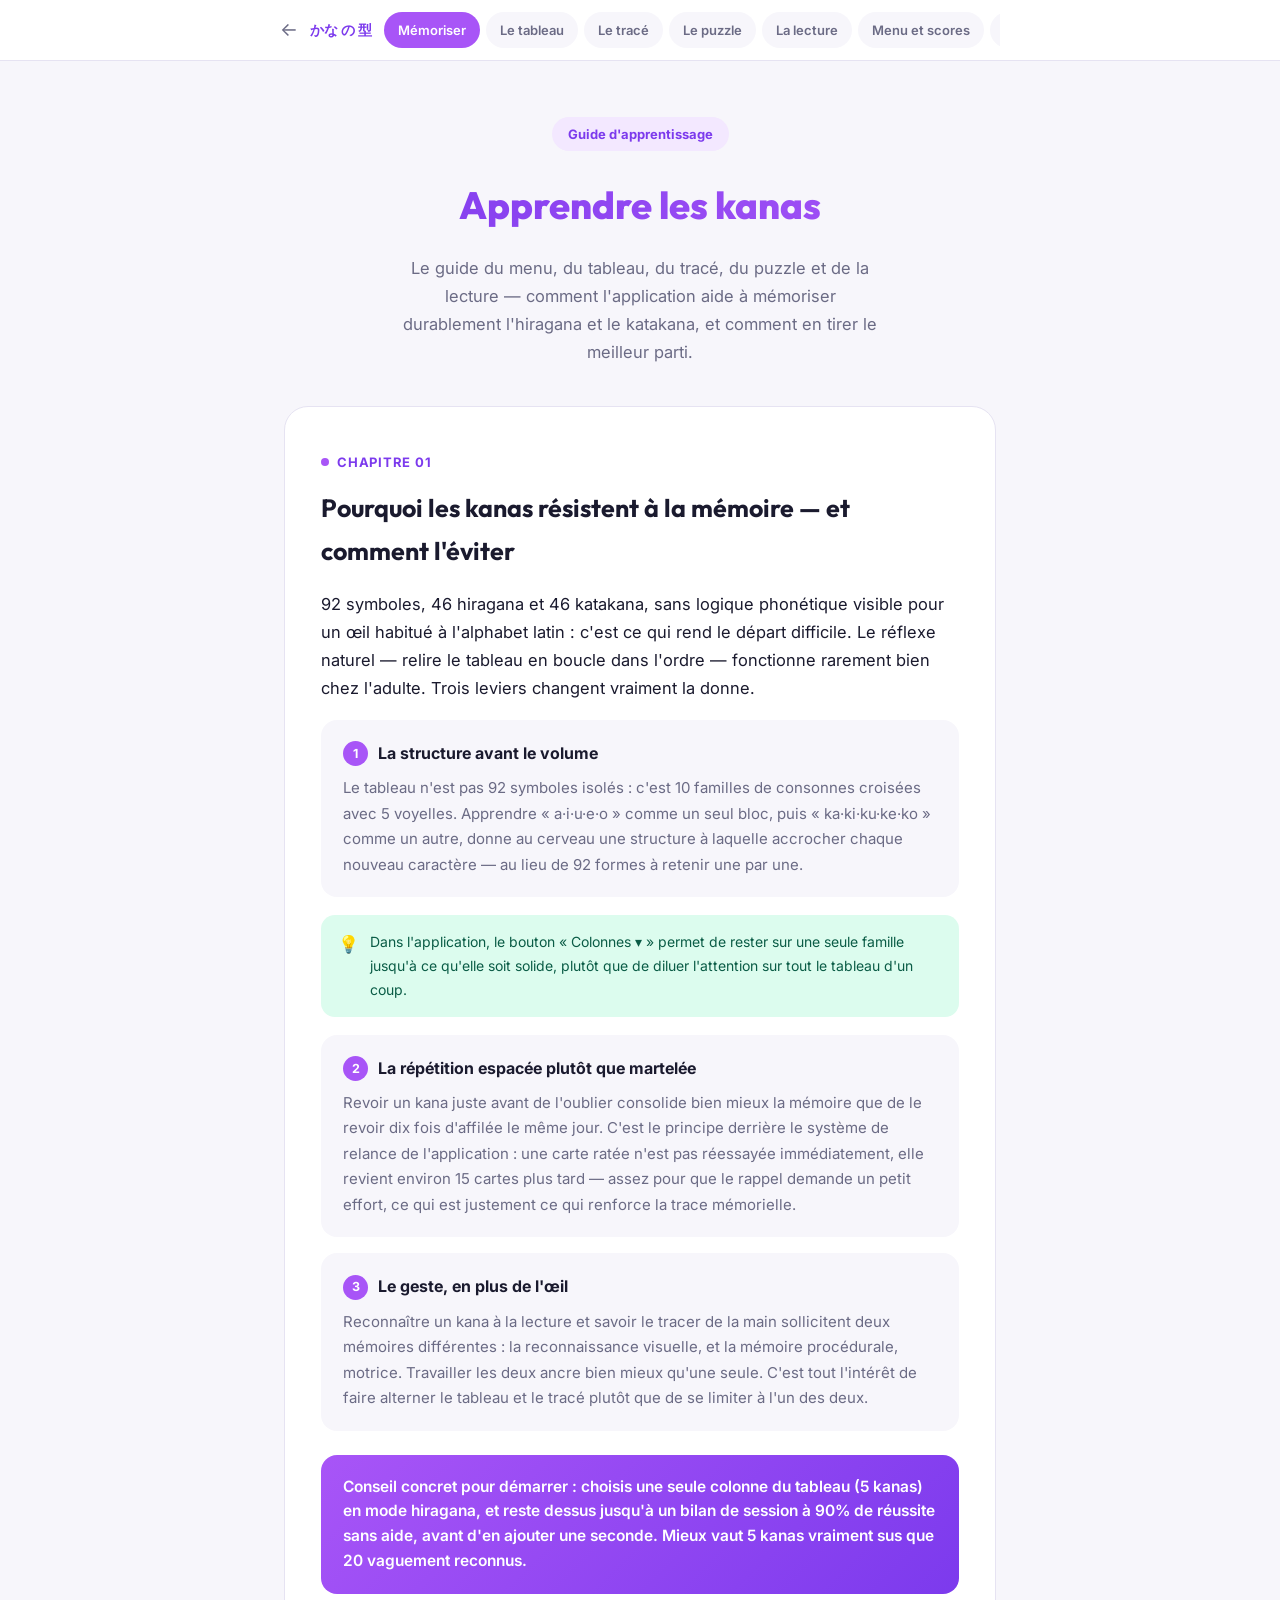
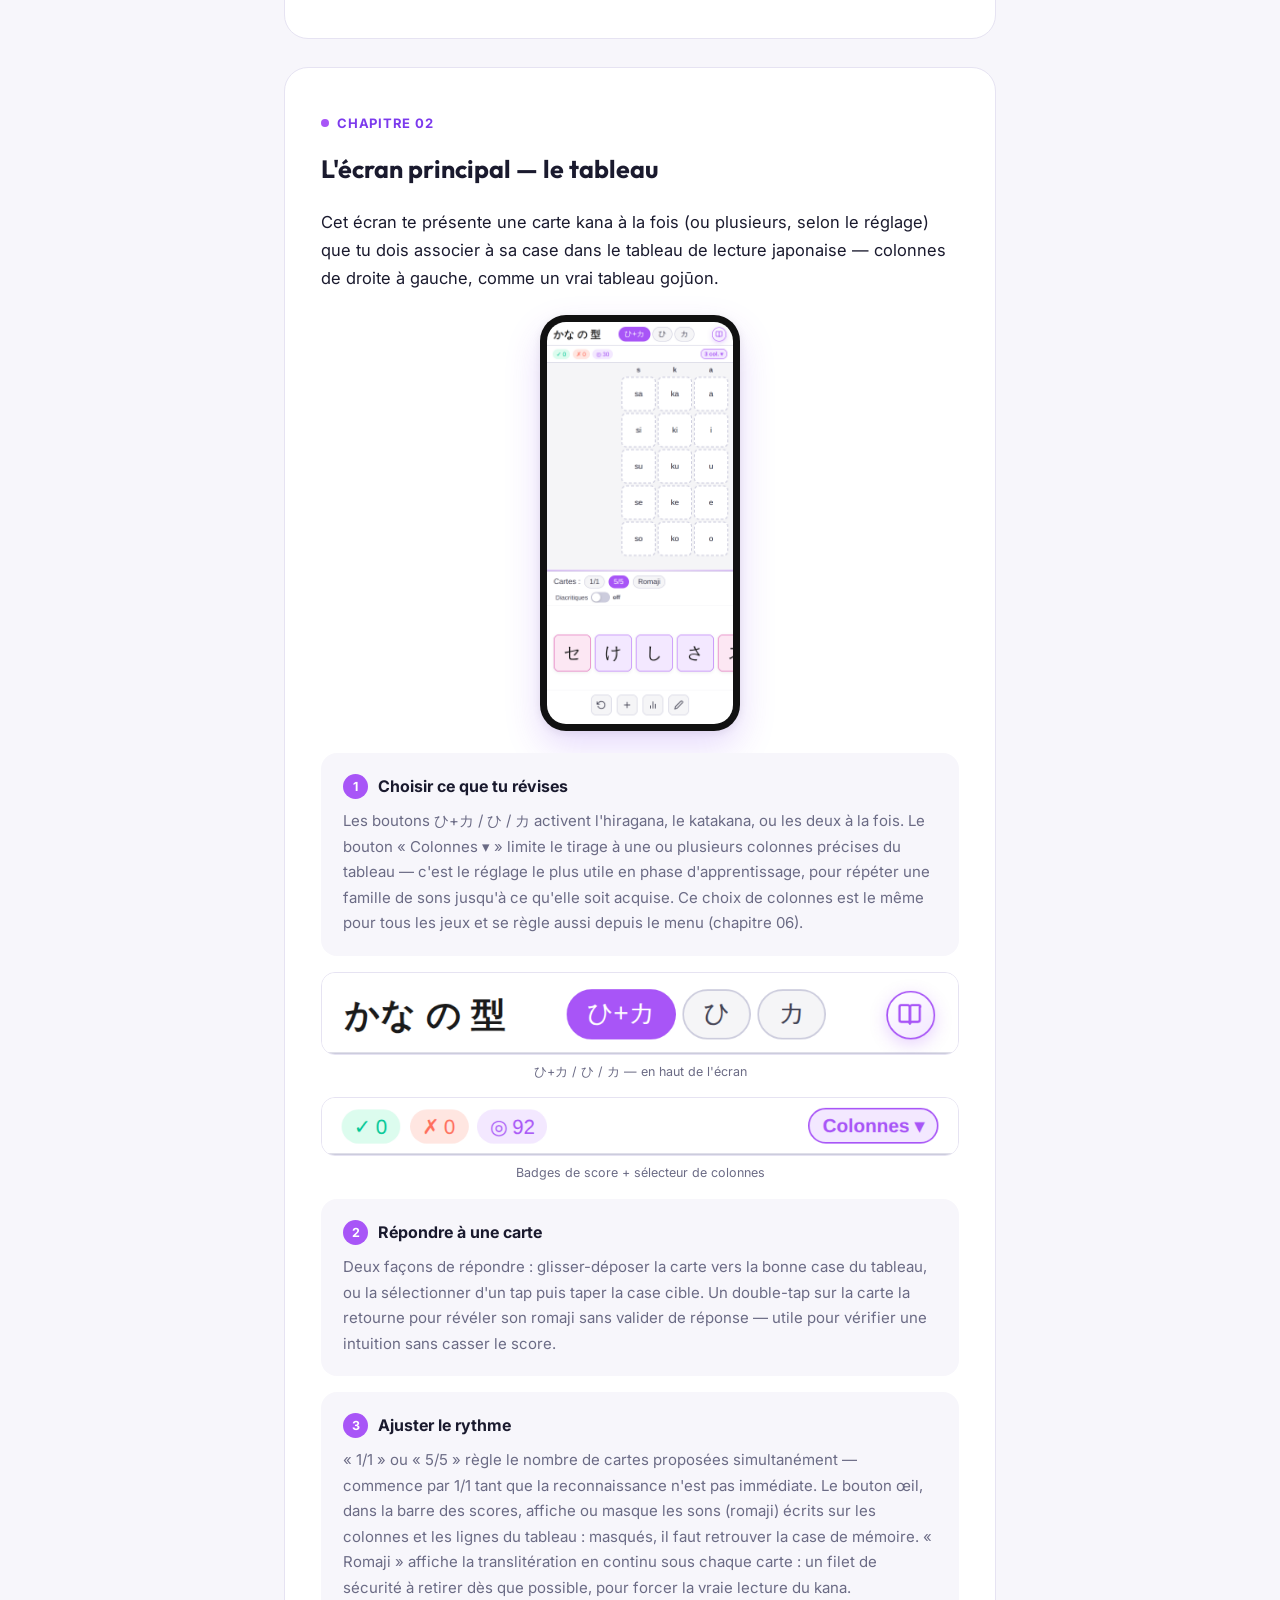
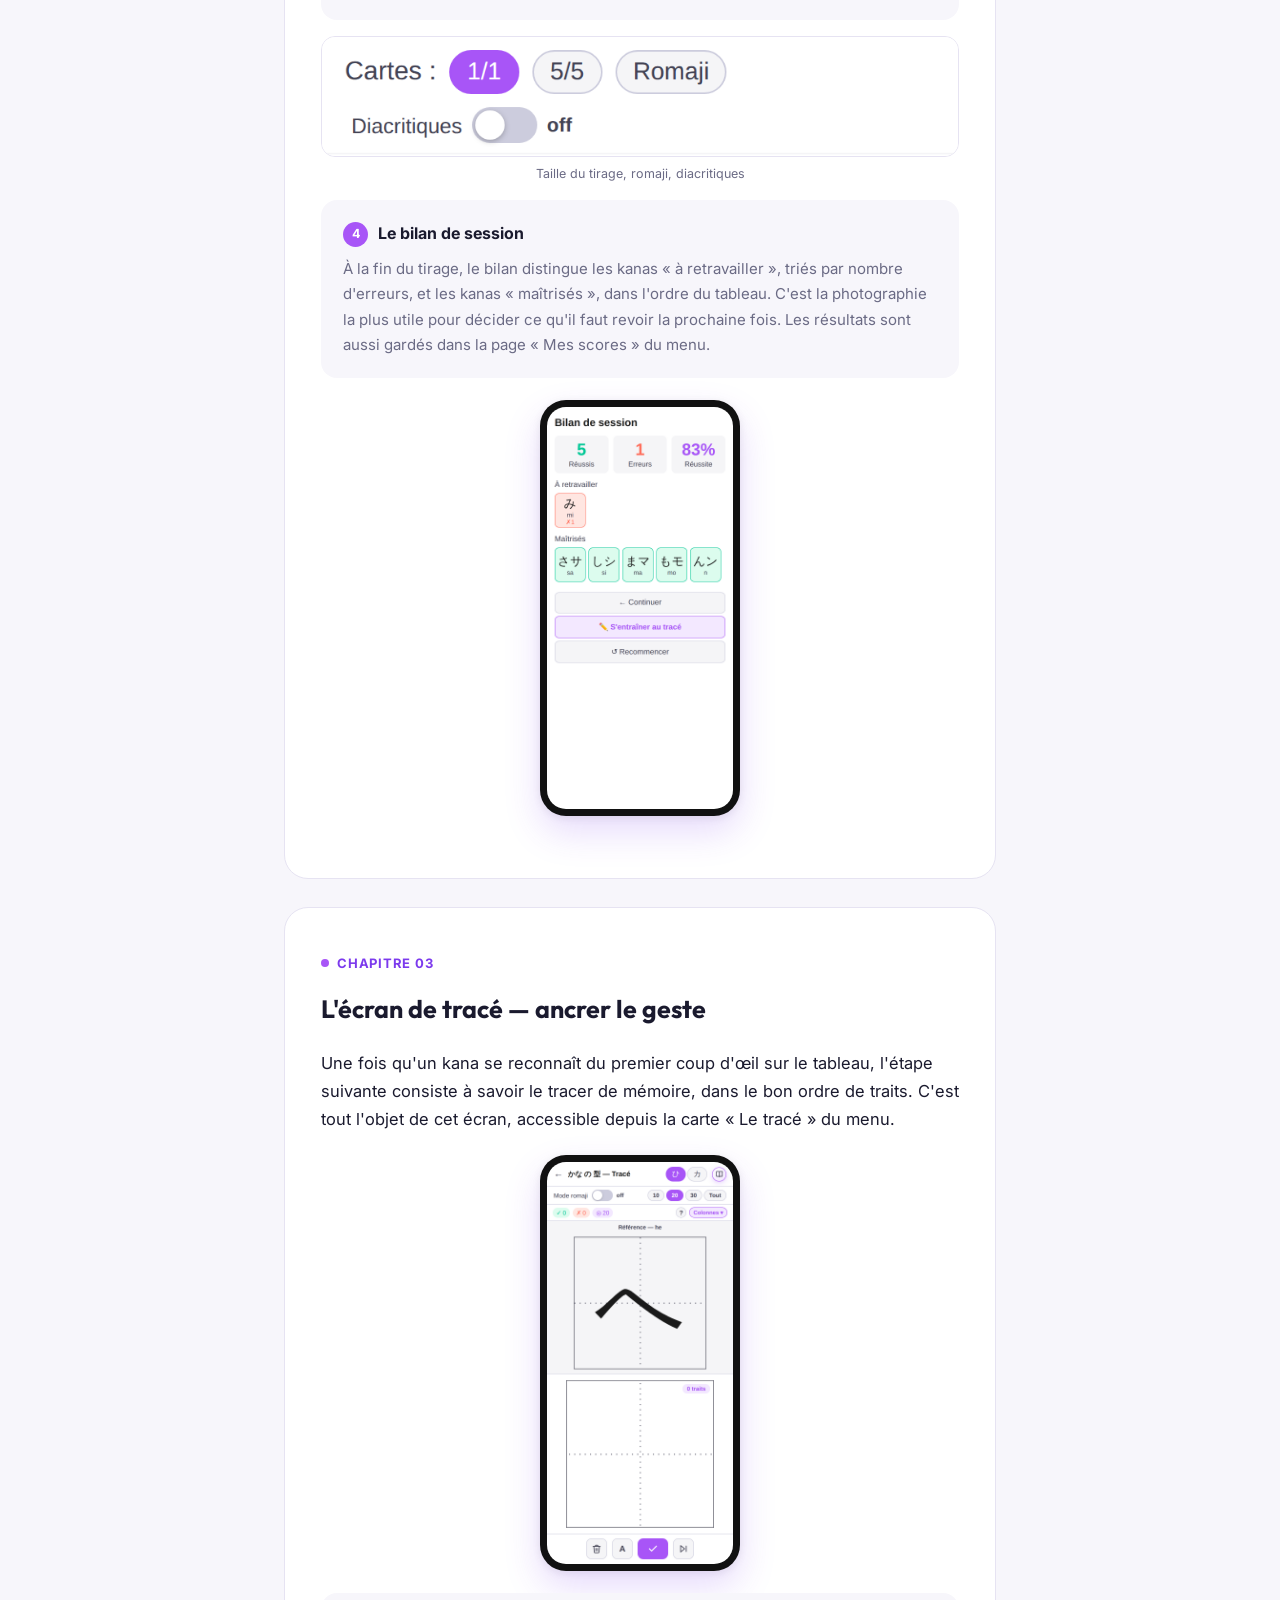
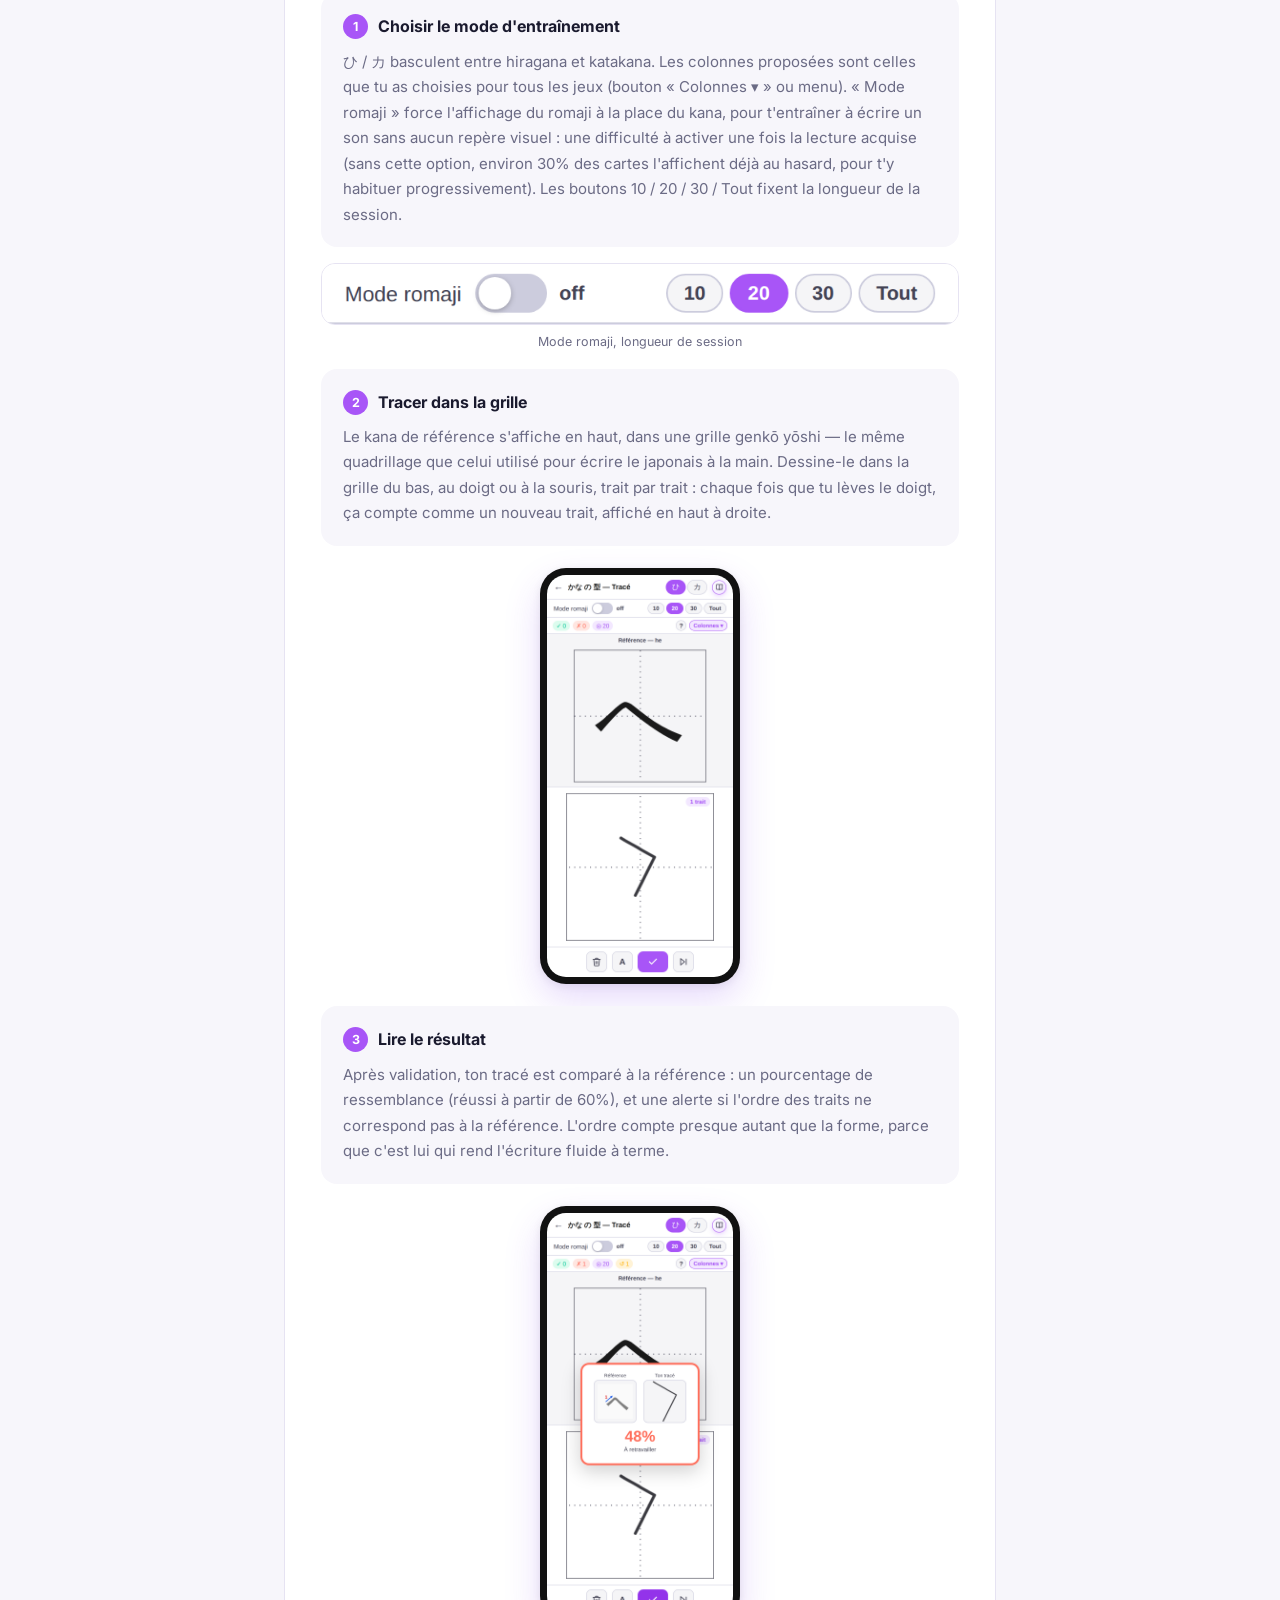
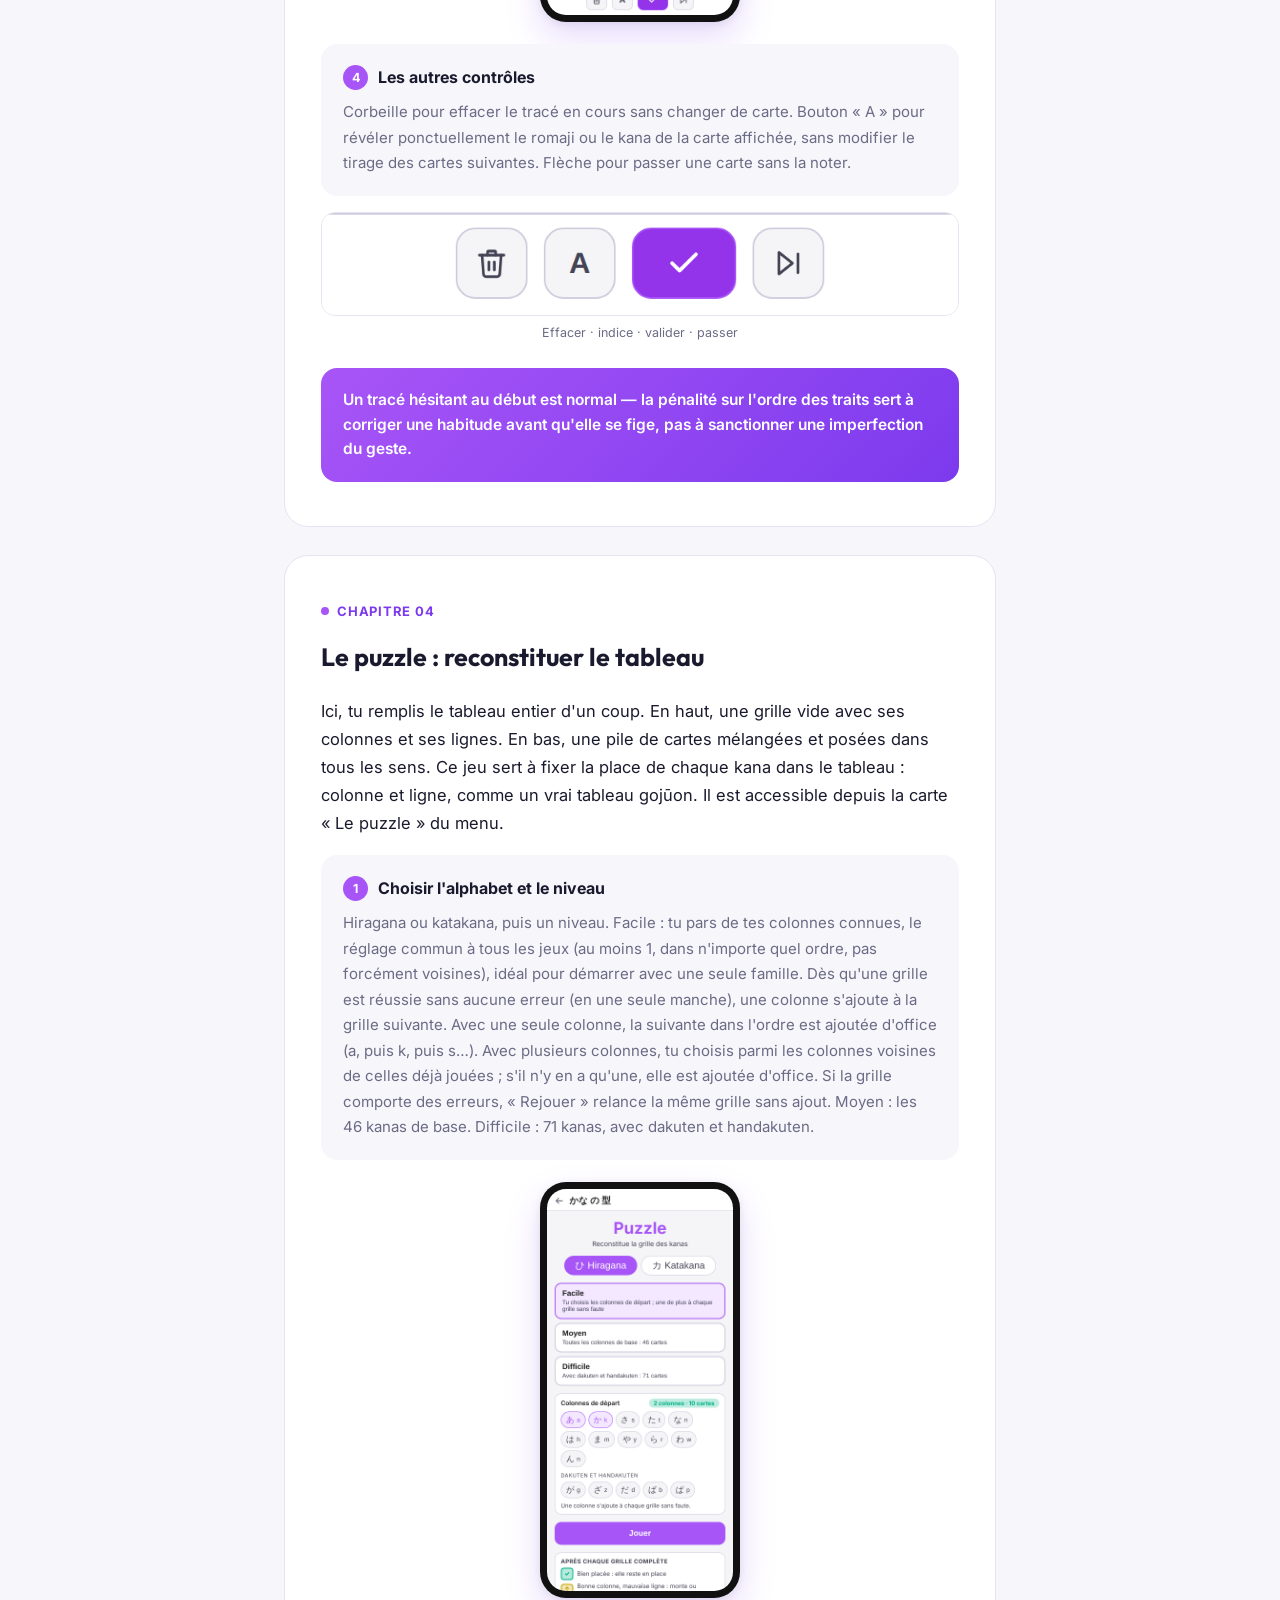
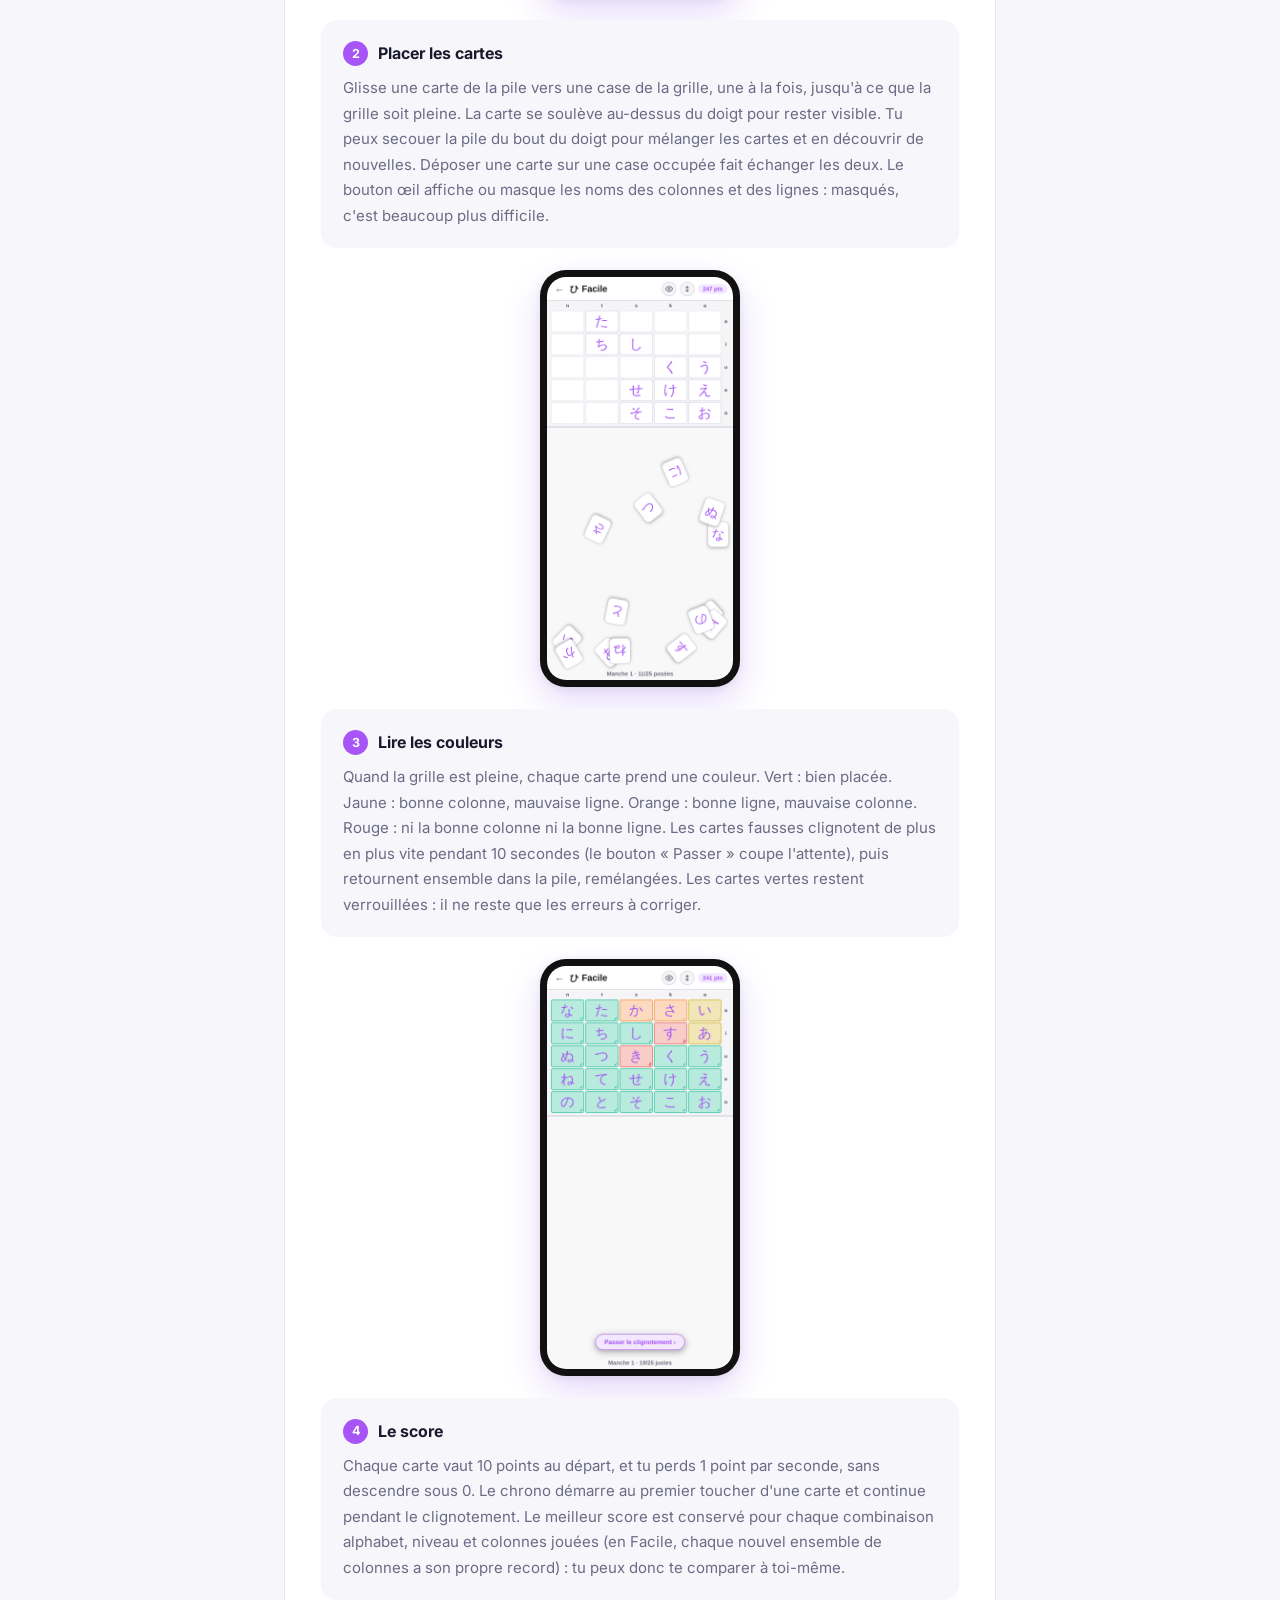
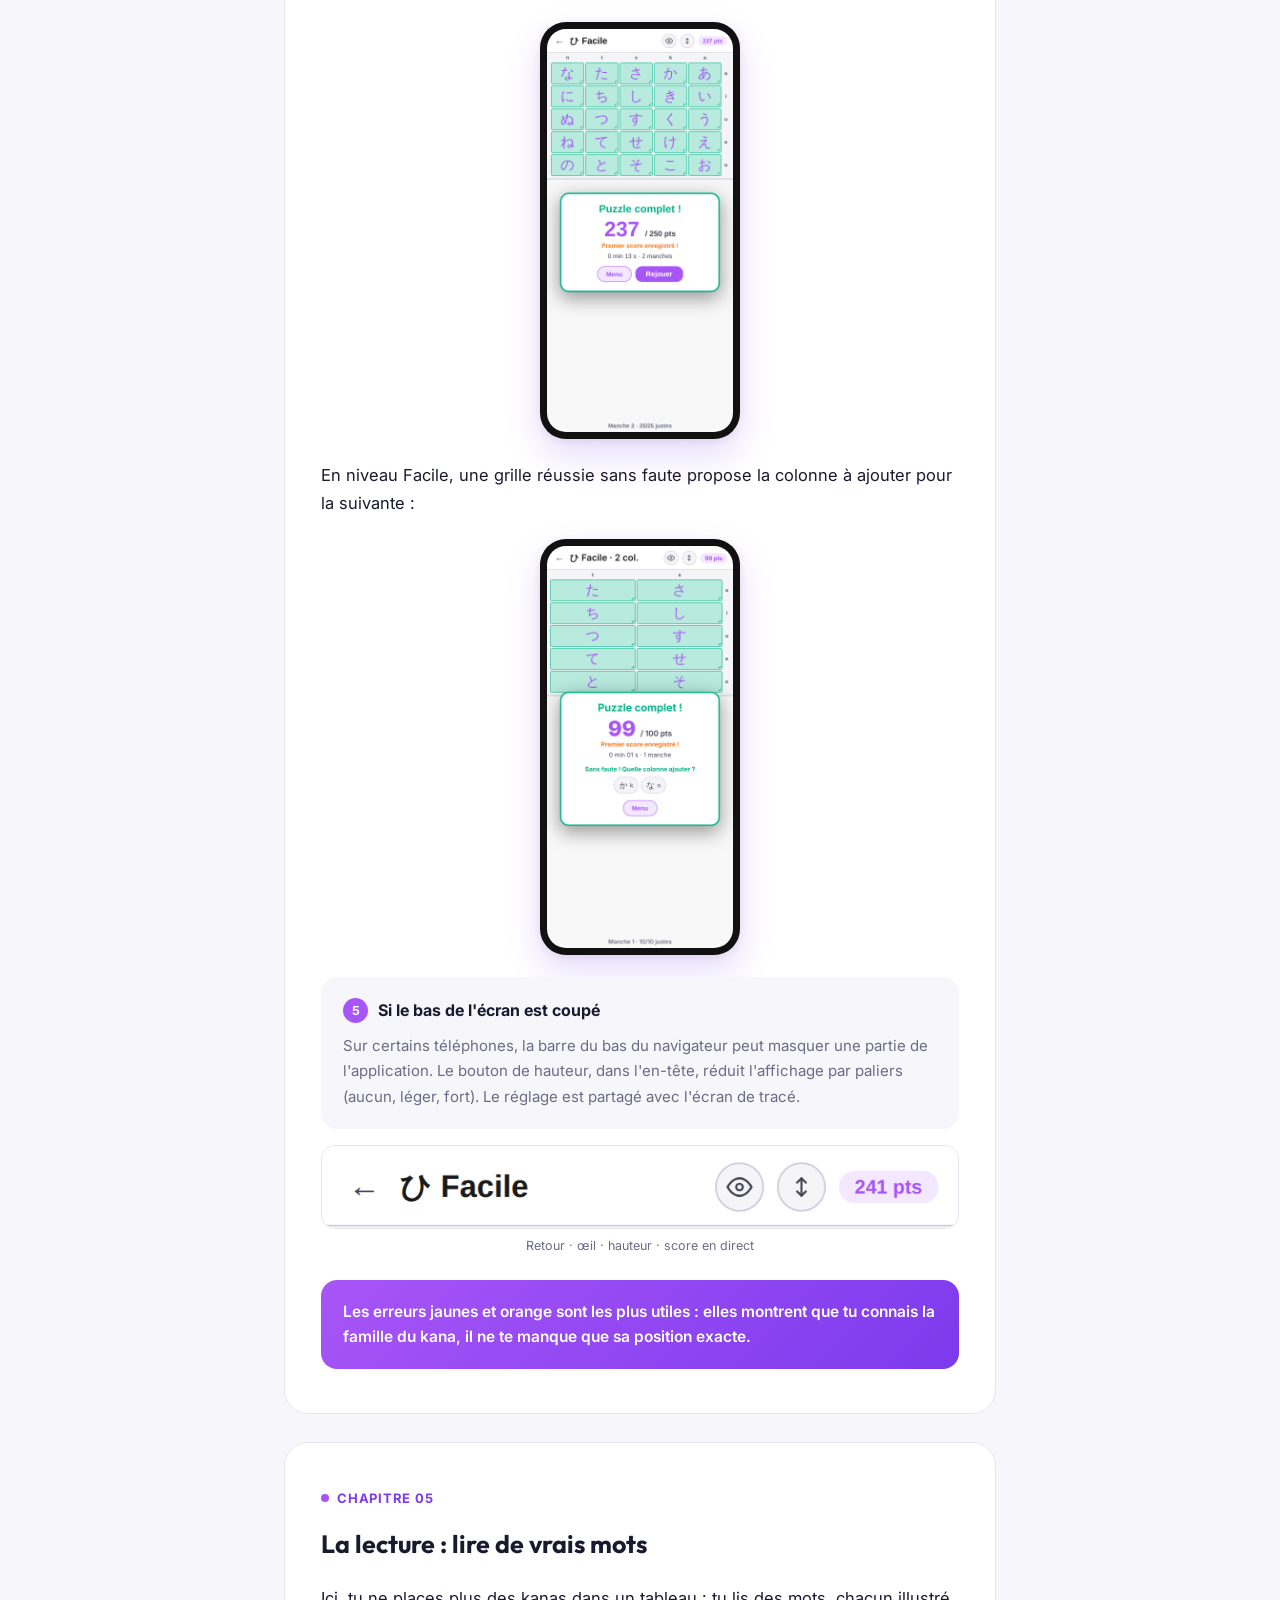
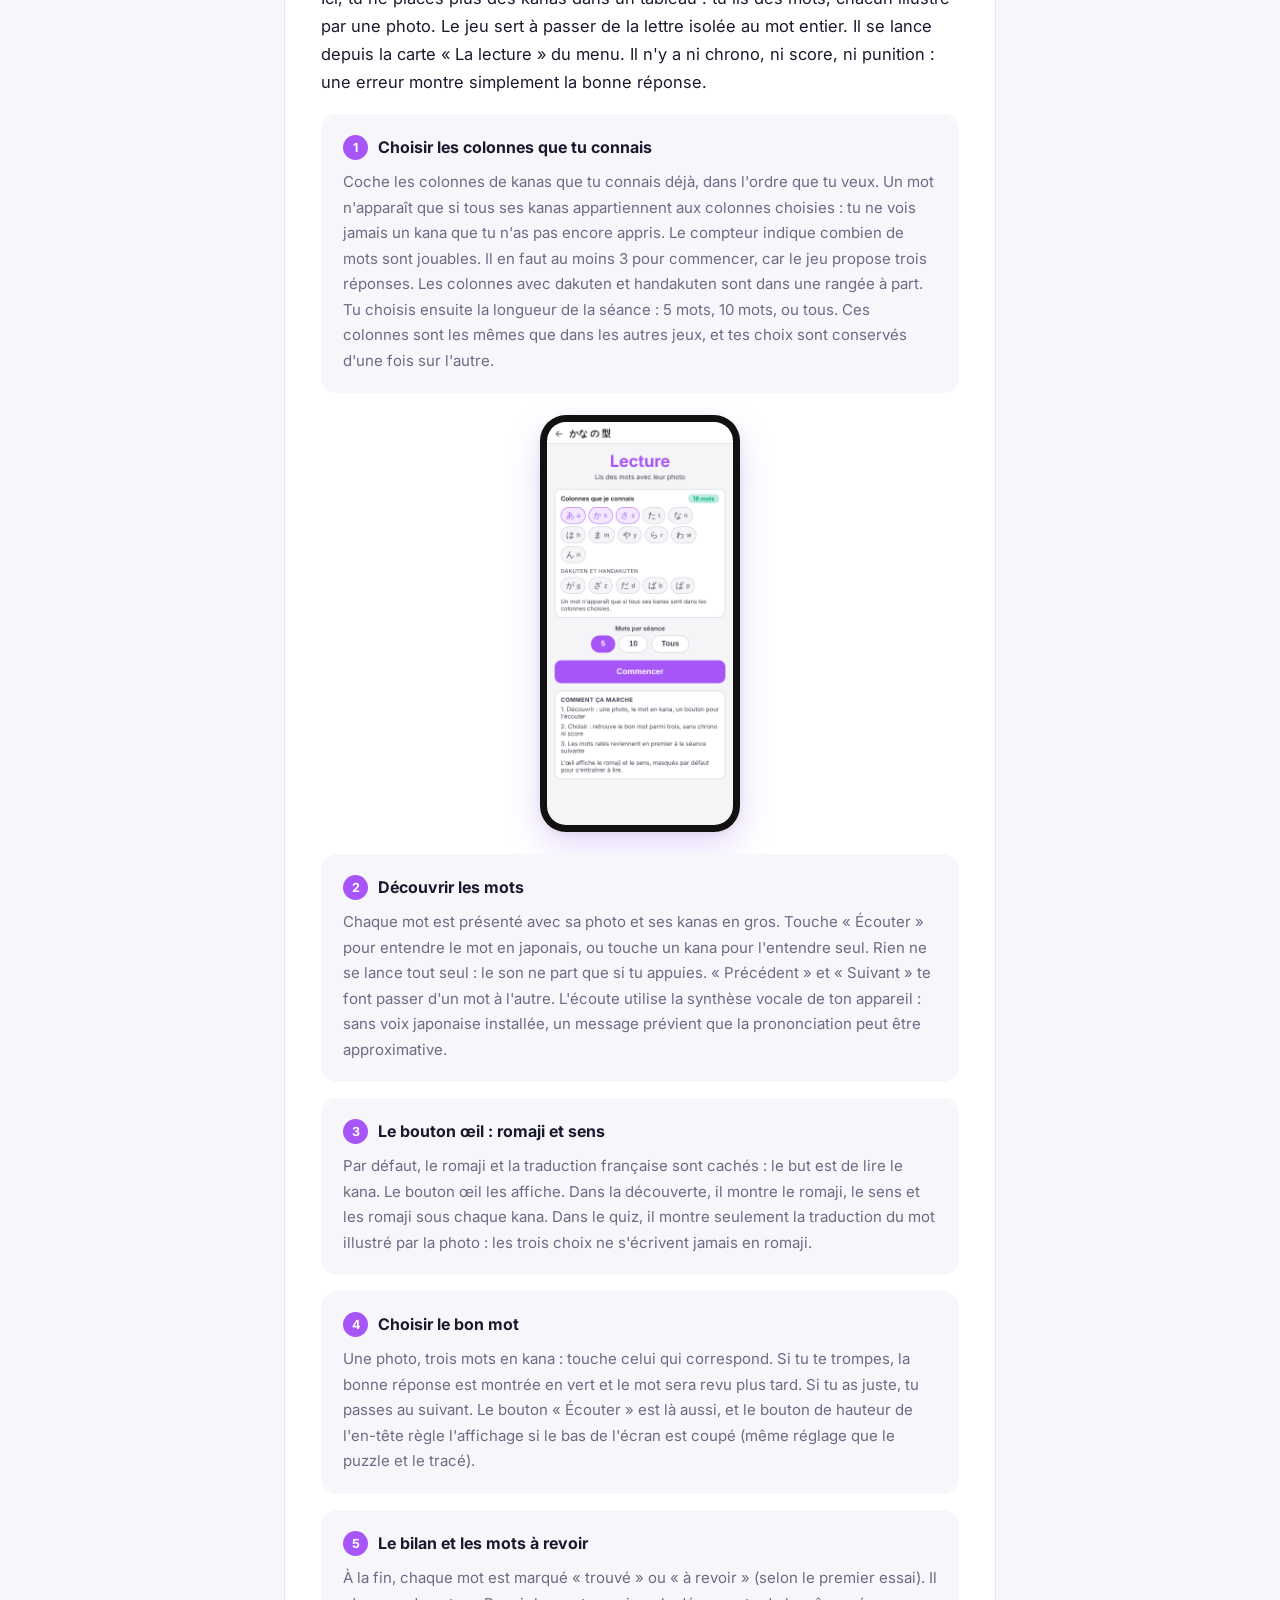
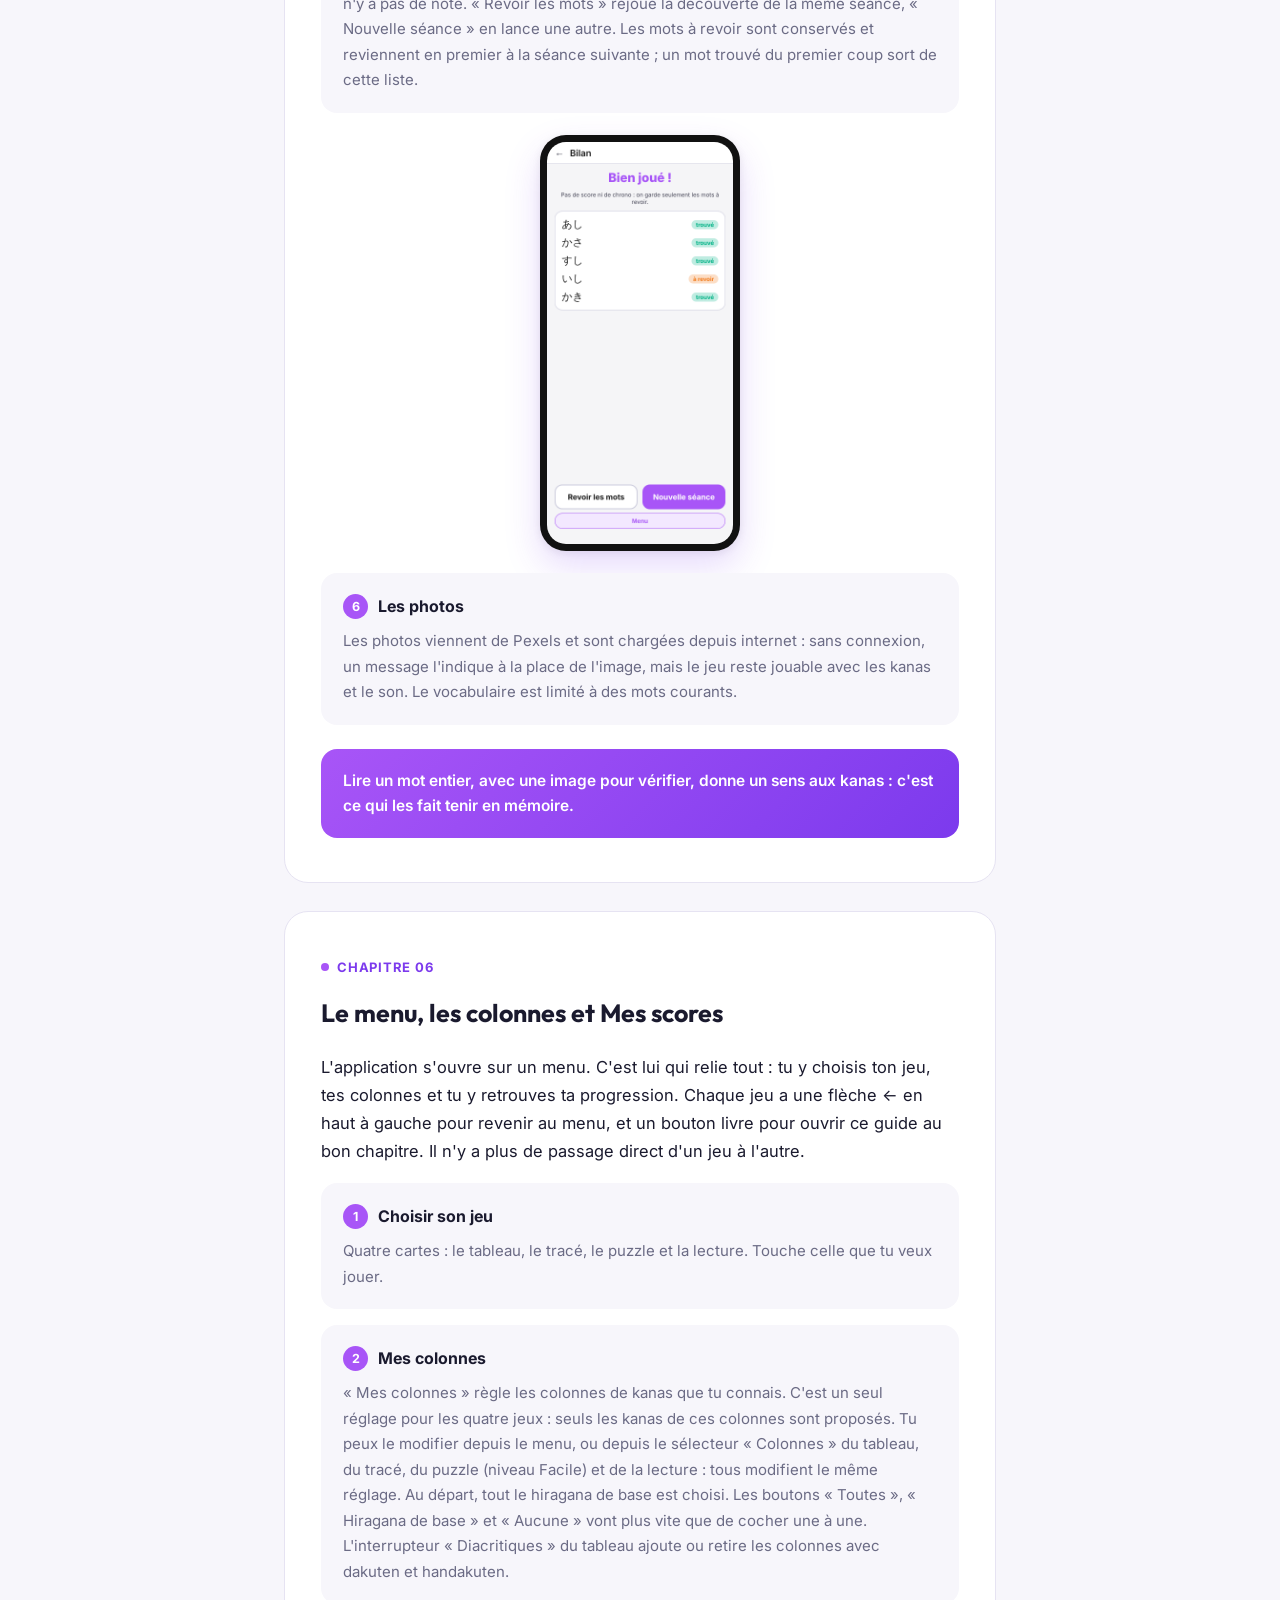
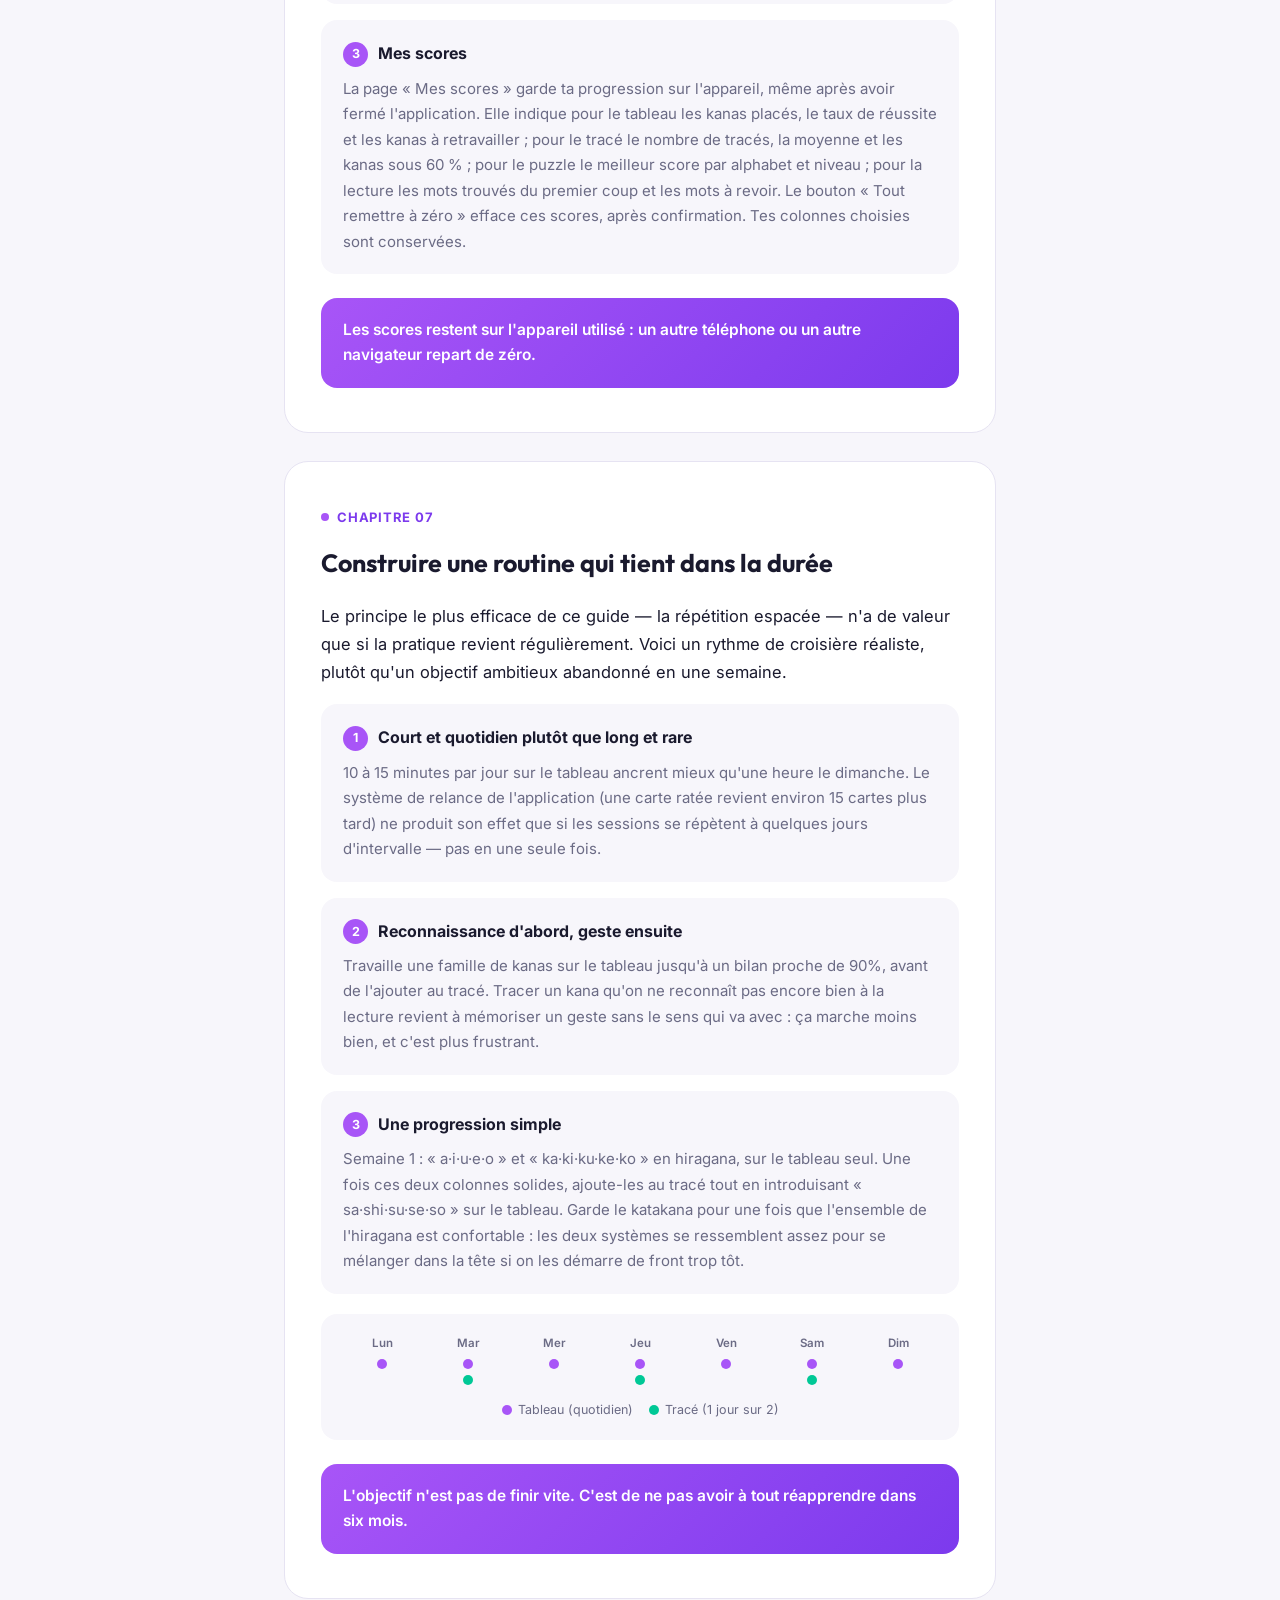
==== commit b11155a3: "v66 : menu pivot de la navigation, colonnes partagees, page Mes scores, icones SVG du puzzle Co-Auth" ====
--- a/guide/index.html
+++ b/guide/index.html
@@ -103,7 +103,8 @@
 <a class="nav-pill" href="#ch03">Le tracé</a>
 <a class="nav-pill" href="#ch04">Le puzzle</a>
 <a class="nav-pill" href="#ch05">La lecture</a>
-<a class="nav-pill" href="#ch06">Routine</a></div>
+<a class="nav-pill" href="#ch06">Menu et scores</a>
+<a class="nav-pill" href="#ch07">Routine</a></div>
     </div>
   </div>
 
@@ -111,7 +112,7 @@
     <div class="hero">
       <div class="hero-badge">Guide d'apprentissage</div>
       <h1>Apprendre les kanas</h1>
-      <p class="hero-lead">Le guide du tableau, du tracé, du puzzle et de la lecture — comment l'application aide à mémoriser durablement l'hiragana et le katakana, et comment en tirer le meilleur parti.</p>
+      <p class="hero-lead">Le guide du menu, du tableau, du tracé, du puzzle et de la lecture — comment l'application aide à mémoriser durablement l'hiragana et le katakana, et comment en tirer le meilleur parti.</p>
     </div>
 
     <div class="chapter" id="ch01">
@@ -147,7 +148,7 @@
 
       <div class="lever-card">
         <div class="lever-title"><span class="lever-num">1</span>Choisir ce que tu révises</div>
-        <p>Les boutons ひ+カ / ひ / カ activent l'hiragana, le katakana, ou les deux à la fois. Le bouton « Colonnes ▾ » limite le tirage à une ou plusieurs colonnes précises du tableau — c'est le réglage le plus utile en phase d'apprentissage, pour répéter une famille de sons jusqu'à ce qu'elle soit acquise.</p>
+        <p>Les boutons ひ+カ / ひ / カ activent l'hiragana, le katakana, ou les deux à la fois. Le bouton « Colonnes ▾ » limite le tirage à une ou plusieurs colonnes précises du tableau — c'est le réglage le plus utile en phase d'apprentissage, pour répéter une famille de sons jusqu'à ce qu'elle soit acquise. Ce choix de colonnes est le même pour tous les jeux et se règle aussi depuis le menu (chapitre 06).</p>
       </div>
       <div class="crop-card"><img src="img/index_header.png" alt="Mode"></div>
       <div class="crop-label">ひ+カ / ひ / カ — en haut de l'écran</div>
@@ -168,7 +169,7 @@
 
       <div class="lever-card">
         <div class="lever-title"><span class="lever-num">4</span>Le bilan de session</div>
-        <p>À la fin du tirage (ou à tout moment via l'icône graphique), le bilan distingue les kanas « à retravailler », triés par nombre d'erreurs, et les kanas « maîtrisés », dans l'ordre du tableau. C'est la photographie la plus utile pour décider ce qu'il faut revoir la prochaine fois.</p>
+        <p>À la fin du tirage, le bilan distingue les kanas « à retravailler », triés par nombre d'erreurs, et les kanas « maîtrisés », dans l'ordre du tableau. C'est la photographie la plus utile pour décider ce qu'il faut revoir la prochaine fois. Les résultats sont aussi gardés dans la page « Mes scores » du menu.</p>
       </div>
       <div class="phone"><img src="img/index_bilan.png" alt="Bilan"></div>
     </div>
@@ -176,13 +177,13 @@
     <div class="chapter" id="ch03">
       <div class="chapter-tag">Chapitre 03</div>
       <h2>L'écran de tracé — ancrer le geste</h2>
-      <p class="intro">Une fois qu'un kana se reconnaît du premier coup d'œil sur le tableau, l'étape suivante consiste à savoir le tracer de mémoire, dans le bon ordre de traits. C'est tout l'objet de cet écran, accessible depuis le bilan de session ou via l'icône crayon.</p>
+      <p class="intro">Une fois qu'un kana se reconnaît du premier coup d'œil sur le tableau, l'étape suivante consiste à savoir le tracer de mémoire, dans le bon ordre de traits. C'est tout l'objet de cet écran, accessible depuis la carte « Le tracé » du menu.</p>
 
       <div class="phone"><img src="img/trace_home.png" alt="Écran de tracé"></div>
 
       <div class="lever-card">
         <div class="lever-title"><span class="lever-num">1</span>Choisir le mode d'entraînement</div>
-        <p>ひ / カ basculent entre hiragana et katakana. Si tu arrives ici depuis l'écran principal (bouton crayon), le mode et les colonnes déjà choisis là-bas sont repris automatiquement — rien à reconfigurer. « Mode romaji » force l'affichage du romaji à la place du kana, pour t'entraîner à écrire un son sans aucun repère visuel : une difficulté à activer une fois la lecture acquise (sans cette option, environ 30% des cartes l'affichent déjà au hasard, pour t'y habituer progressivement). Les boutons 10 / 20 / 30 / Tout fixent la longueur de la session.</p>
+        <p>ひ / カ basculent entre hiragana et katakana. Les colonnes proposées sont celles que tu as choisies pour tous les jeux (bouton « Colonnes ▾ » ou menu). « Mode romaji » force l'affichage du romaji à la place du kana, pour t'entraîner à écrire un son sans aucun repère visuel : une difficulté à activer une fois la lecture acquise (sans cette option, environ 30% des cartes l'affichent déjà au hasard, pour t'y habituer progressivement). Les boutons 10 / 20 / 30 / Tout fixent la longueur de la session.</p>
       </div>
       <div class="crop-card"><img src="img/trace_romajibar.png" alt="Mode romaji et longueur"></div>
       <div class="crop-label">Mode romaji, longueur de session</div>
@@ -212,11 +213,11 @@
     <div class="chapter" id="ch04">
       <div class="chapter-tag">Chapitre 04</div>
       <h2>Le puzzle : reconstituer le tableau</h2>
-      <p class="intro">Ici, tu remplis le tableau entier d'un coup. En haut, une grille vide avec ses colonnes et ses lignes. En bas, une pile de cartes mélangées et posées dans tous les sens. Ce jeu sert à fixer la place de chaque kana dans le tableau : colonne et ligne, comme un vrai tableau gojūon. Il est accessible depuis l'icône puzzle de l'écran principal ou depuis le bilan de session.</p>
+      <p class="intro">Ici, tu remplis le tableau entier d'un coup. En haut, une grille vide avec ses colonnes et ses lignes. En bas, une pile de cartes mélangées et posées dans tous les sens. Ce jeu sert à fixer la place de chaque kana dans le tableau : colonne et ligne, comme un vrai tableau gojūon. Il est accessible depuis la carte « Le puzzle » du menu.</p>
 
       <div class="lever-card">
         <div class="lever-title"><span class="lever-num">1</span>Choisir l'alphabet et le niveau</div>
-        <p>Hiragana ou katakana, puis un niveau. Facile : tu choisis les colonnes de départ (au moins 1, dans n'importe quel ordre, pas forcément voisines), idéal pour démarrer avec une seule famille. Dès qu'une grille est réussie sans aucune erreur (en une seule manche), une colonne s'ajoute à la grille suivante. Avec une seule colonne, la suivante dans l'ordre est ajoutée d'office (a, puis k, puis s…). Avec plusieurs colonnes, tu choisis parmi les colonnes voisines de celles déjà jouées ; s'il n'y en a qu'une, elle est ajoutée d'office. Si la grille comporte des erreurs, « Rejouer » relance la même grille sans ajout. Moyen : les 46 kanas de base. Difficile : 71 kanas, avec dakuten et handakuten.</p>
+        <p>Hiragana ou katakana, puis un niveau. Facile : tu pars de tes colonnes connues, le réglage commun à tous les jeux (au moins 1, dans n'importe quel ordre, pas forcément voisines), idéal pour démarrer avec une seule famille. Dès qu'une grille est réussie sans aucune erreur (en une seule manche), une colonne s'ajoute à la grille suivante. Avec une seule colonne, la suivante dans l'ordre est ajoutée d'office (a, puis k, puis s…). Avec plusieurs colonnes, tu choisis parmi les colonnes voisines de celles déjà jouées ; s'il n'y en a qu'une, elle est ajoutée d'office. Si la grille comporte des erreurs, « Rejouer » relance la même grille sans ajout. Moyen : les 46 kanas de base. Difficile : 71 kanas, avec dakuten et handakuten.</p>
       </div>
       <div class="phone"><img src="img/puzzle_select.png" alt="Sélection du puzzle"></div>
 
@@ -257,7 +258,7 @@
 
       <div class="lever-card">
         <div class="lever-title"><span class="lever-num">1</span>Choisir les colonnes que tu connais</div>
-        <p>Coche les colonnes de kanas que tu connais déjà, dans l'ordre que tu veux. Un mot n'apparaît que si tous ses kanas appartiennent aux colonnes choisies : tu ne vois jamais un kana que tu n'as pas encore appris. Le compteur indique combien de mots sont jouables. Il en faut au moins 3 pour commencer, car le jeu propose trois réponses. Les colonnes avec dakuten et handakuten sont dans une rangée à part. Tu choisis ensuite la longueur de la séance : 5 mots, 10 mots, ou tous. Tes choix sont conservés d'une fois sur l'autre.</p>
+        <p>Coche les colonnes de kanas que tu connais déjà, dans l'ordre que tu veux. Un mot n'apparaît que si tous ses kanas appartiennent aux colonnes choisies : tu ne vois jamais un kana que tu n'as pas encore appris. Le compteur indique combien de mots sont jouables. Il en faut au moins 3 pour commencer, car le jeu propose trois réponses. Les colonnes avec dakuten et handakuten sont dans une rangée à part. Tu choisis ensuite la longueur de la séance : 5 mots, 10 mots, ou tous. Ces colonnes sont les mêmes que dans les autres jeux, et tes choix sont conservés d'une fois sur l'autre.</p>
       </div>
       <div class="phone"><img src="img/lecture_select.png" alt="Sélection des colonnes pour la lecture"></div>
 
@@ -292,6 +293,29 @@
 
     <div class="chapter" id="ch06">
       <div class="chapter-tag">Chapitre 06</div>
+      <h2>Le menu, les colonnes et Mes scores</h2>
+      <p class="intro">L'application s'ouvre sur un menu. C'est lui qui relie tout : tu y choisis ton jeu, tes colonnes et tu y retrouves ta progression. Chaque jeu a une flèche ← en haut à gauche pour revenir au menu, et un bouton livre pour ouvrir ce guide au bon chapitre. Il n'y a plus de passage direct d'un jeu à l'autre.</p>
+
+      <div class="lever-card">
+        <div class="lever-title"><span class="lever-num">1</span>Choisir son jeu</div>
+        <p>Quatre cartes : le tableau, le tracé, le puzzle et la lecture. Touche celle que tu veux jouer.</p>
+      </div>
+
+      <div class="lever-card">
+        <div class="lever-title"><span class="lever-num">2</span>Mes colonnes</div>
+        <p>« Mes colonnes » règle les colonnes de kanas que tu connais. C'est un seul réglage pour les quatre jeux : seuls les kanas de ces colonnes sont proposés. Tu peux le modifier depuis le menu, ou depuis le sélecteur « Colonnes » du tableau, du tracé, du puzzle (niveau Facile) et de la lecture : tous modifient le même réglage. Au départ, tout le hiragana de base est choisi. Les boutons « Toutes », « Hiragana de base » et « Aucune » vont plus vite que de cocher une à une. L'interrupteur « Diacritiques » du tableau ajoute ou retire les colonnes avec dakuten et handakuten.</p>
+      </div>
+
+      <div class="lever-card">
+        <div class="lever-title"><span class="lever-num">3</span>Mes scores</div>
+        <p>La page « Mes scores » garde ta progression sur l'appareil, même après avoir fermé l'application. Elle indique pour le tableau les kanas placés, le taux de réussite et les kanas à retravailler ; pour le tracé le nombre de tracés, la moyenne et les kanas sous 60 % ; pour le puzzle le meilleur score par alphabet et niveau ; pour la lecture les mots trouvés du premier coup et les mots à revoir. Le bouton « Tout remettre à zéro » efface ces scores, après confirmation. Tes colonnes choisies sont conservées.</p>
+      </div>
+
+      <div class="quote-card">Les scores restent sur l'appareil utilisé : un autre téléphone ou un autre navigateur repart de zéro.</div>
+    </div>
+
+    <div class="chapter" id="ch07">
+      <div class="chapter-tag">Chapitre 07</div>
       <h2>Construire une routine qui tient dans la durée</h2>
       <p class="intro">Le principe le plus efficace de ce guide — la répétition espacée — n'a de valeur que si la pratique revient régulièrement. Voici un rythme de croisière réaliste, plutôt qu'un objectif ambitieux abandonné en une semaine.</p>
 
--- a/style.css
+++ b/style.css
@@ -143,20 +143,14 @@
 .cell.empty-slot { background: transparent; border: none; }
 .cell.drag-over  { border-color: var(--purple); background: var(--purple-light); z-index: 20; }
 
-/* Effet loupe : la case survolée (doigt qui glisse une carte, ou souris) s'agrandit en une bulle.
-   C'est un ::before sans pointer-events : la case garde sa vraie taille pour la détection du doigt. */
-.kana-col { overflow: visible; }
-.cell.drag-over::before {
-  content: attr(data-romaji); pointer-events: none;
-  position: absolute; left: 50%; top: 50%; transform: translate(-50%, -50%);
-  width: calc(var(--cell-size, 56px) * 2.3); height: calc(var(--cell-size, 56px) * 2.3); max-width: 84px; max-height: 84px; min-width: 40px; min-height: 40px;
-  display: flex; align-items: center; justify-content: center; border-radius: 16px;
-  background: var(--purple-light); border: 2px solid var(--purple); box-shadow: 0 6px 18px rgba(0,0,0,.25);
-  font-size: 20px; font-weight: 700; color: var(--purple); z-index: 30;
-}
-#grid-zone.romaji-off .cell.drag-over::before { content: ''; }
-.cell.empty-slot::before { display: none !important; }
-@media (hover: hover) { .cell:hover { z-index: 20; } .cell:hover::before { content: attr(data-romaji); pointer-events: none; position: absolute; left: 50%; top: 50%; transform: translate(-50%, -50%); width: 56px; height: 56px; display: flex; align-items: center; justify-content: center; border-radius: 14px; background: var(--purple-light); border: 2px solid var(--purple); box-shadow: 0 6px 18px rgba(0,0,0,.25); font-size: 18px; font-weight: 700; color: var(--purple); z-index: 30; } #grid-zone.romaji-off .cell:hover::before { content: ''; } }
+/* Loupe (3 x 3 cases) pendant le glisser d'une carte : voir updateLens dans game.js */
+#lens {
+  position: fixed; z-index: 2000; pointer-events: none; display: none;
+  grid-template-columns: repeat(3, auto); gap: 4px; direction: rtl; padding: 8px;
+  background: var(--bg); border: 2px solid var(--purple); border-radius: 18px;
+  box-shadow: 0 10px 28px rgba(0,0,0,.28);
+}
+#lens .cell { transition: none; }
 .cell.correct    { border: 2px solid var(--green); background: var(--green-light); cursor: default; }
 .cell.wrong      { border: 2px solid var(--red); background: var(--red-light); animation: shake 0.3s; }
 .cell.highlight  { border: 2px solid var(--amber-mid); background: var(--amber-light); animation: pulse 0.5s 4; }
@@ -235,10 +229,10 @@
 
 /* ── Cartes ── */
 .card {
-  width: 78px; height: 78px; flex-shrink: 0;
+  width: var(--card-size, 78px); height: var(--card-size, 78px); flex-shrink: 0;
   border-radius: 12px;
   display: flex; flex-direction: column; align-items: center; justify-content: center;
-  font-size: 35px; cursor: grab;
+  font-size: calc(var(--card-size, 78px) * 0.62); cursor: grab;
   border: 1px solid var(--border); background: var(--bg);
   box-shadow: 0 2px 6px rgba(0,0,0,0.07);
   transition: transform 0.12s;
@@ -248,10 +242,10 @@
 .card.card-hira          { border-color: var(--purple); background: var(--purple-light); }
 .card.card-kata          { border-color: var(--kata-accent); background: var(--kata-accent-light); }
 .card.retry-card        { border-color: var(--amber-mid); background: var(--amber-light); }
-.card.flipped           { font-size: 19px; font-weight: 600; color: var(--purple); background: var(--purple-light); border-color: var(--purple); }
+.card.flipped           { font-size: calc(var(--card-size, 78px) * 0.27); font-weight: 600; color: var(--purple); background: var(--purple-light); border-color: var(--purple); }
 .card.selected          { border: 2px solid var(--purple); background: var(--purple-light); box-shadow: 0 0 0 3px #E8C5FF; }
 .card.dragging          { opacity: 0.3; }
-.card .card-romaji      { font-size: 13px; color: var(--text3); margin-top: 2px; }
+.card .card-romaji      { font-size: calc(var(--card-size, 78px) * 0.17); color: var(--text3); margin-top: 2px; }
 
 .err-badge {
   display: none; position: absolute; top: -5px; right: -5px;
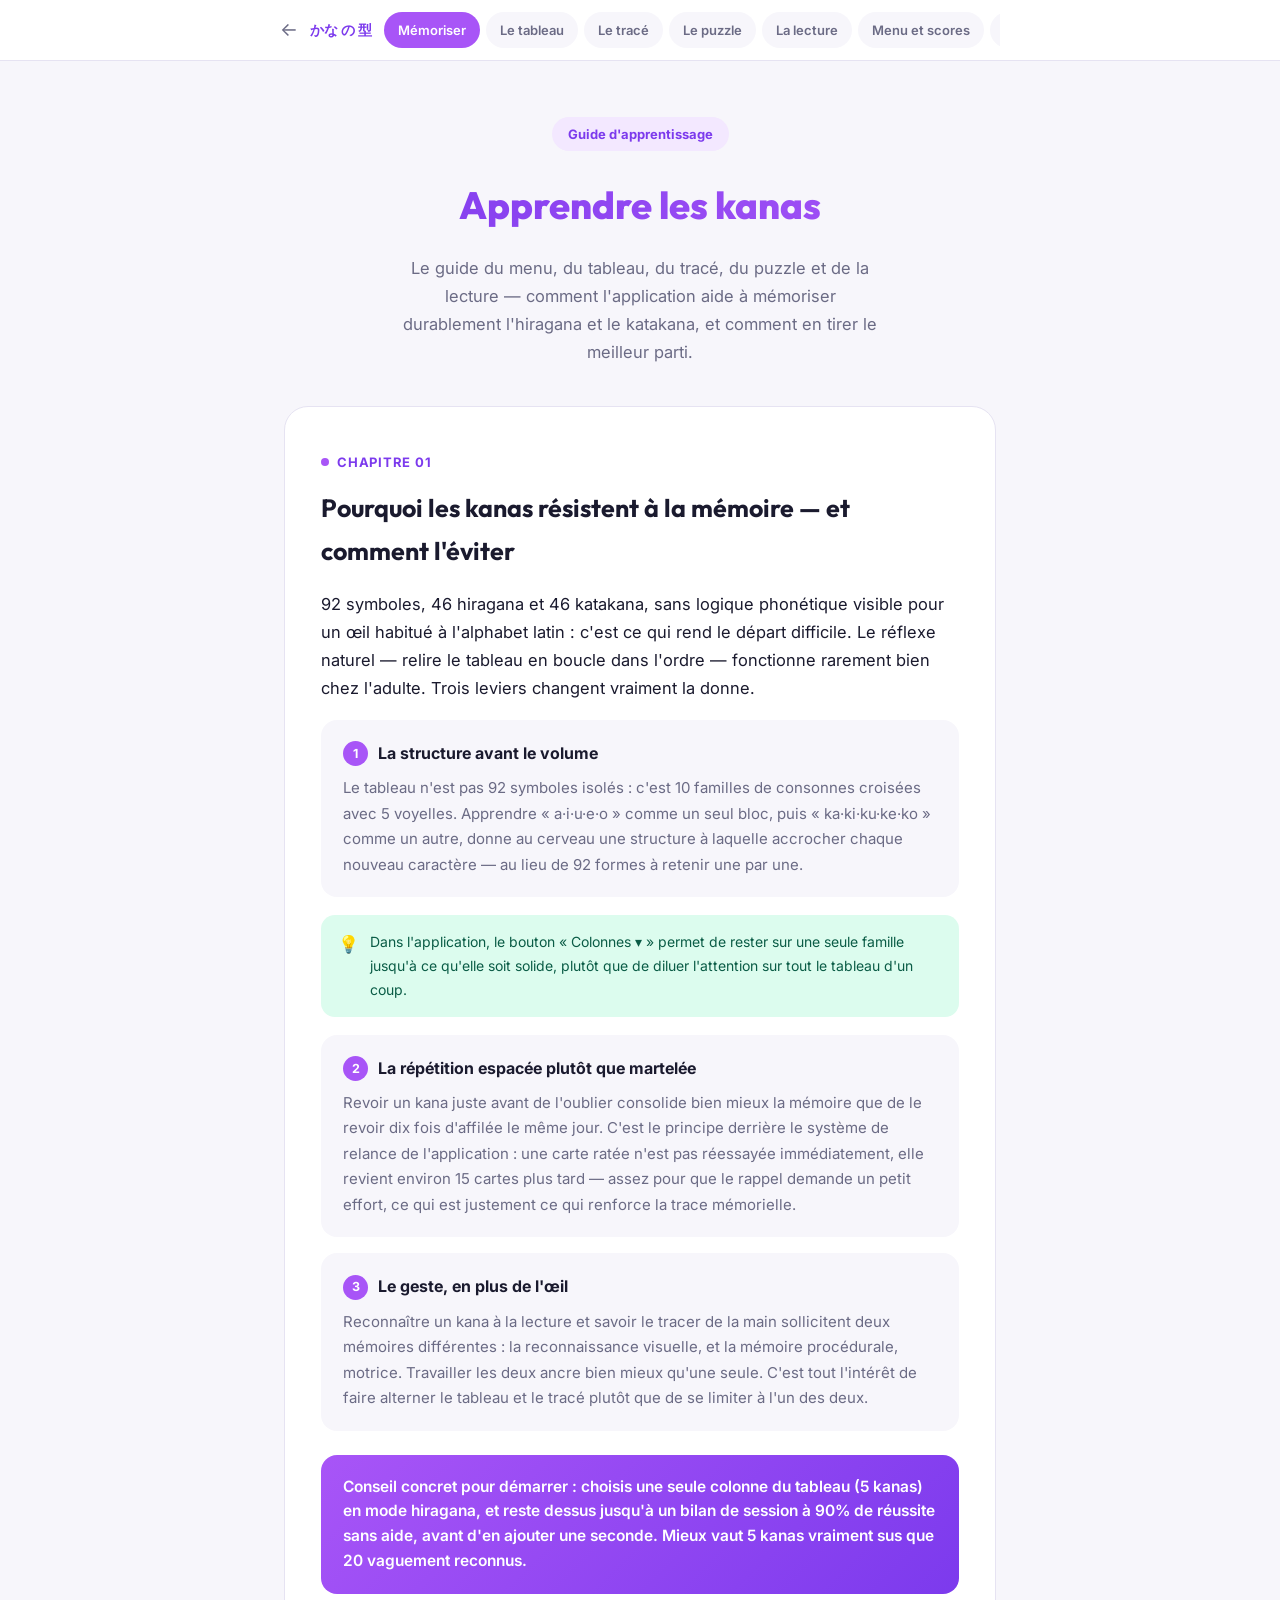
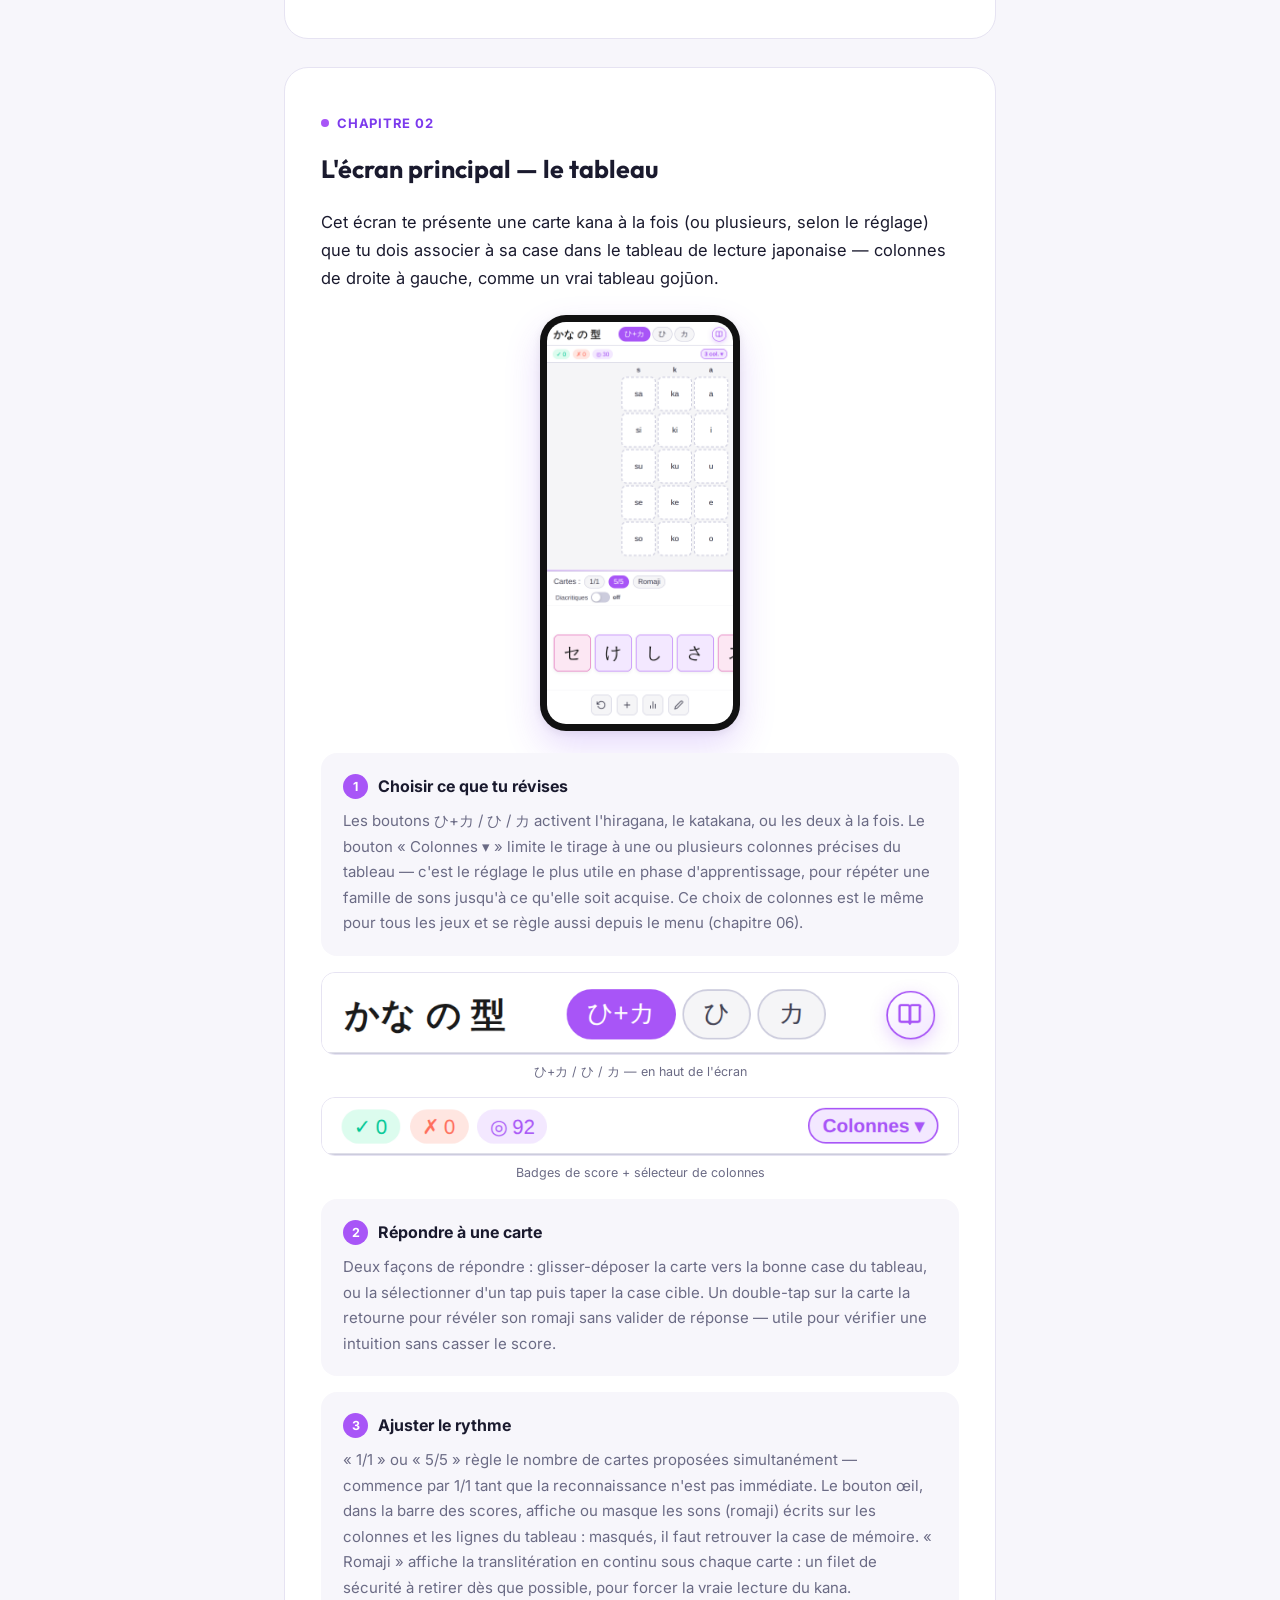
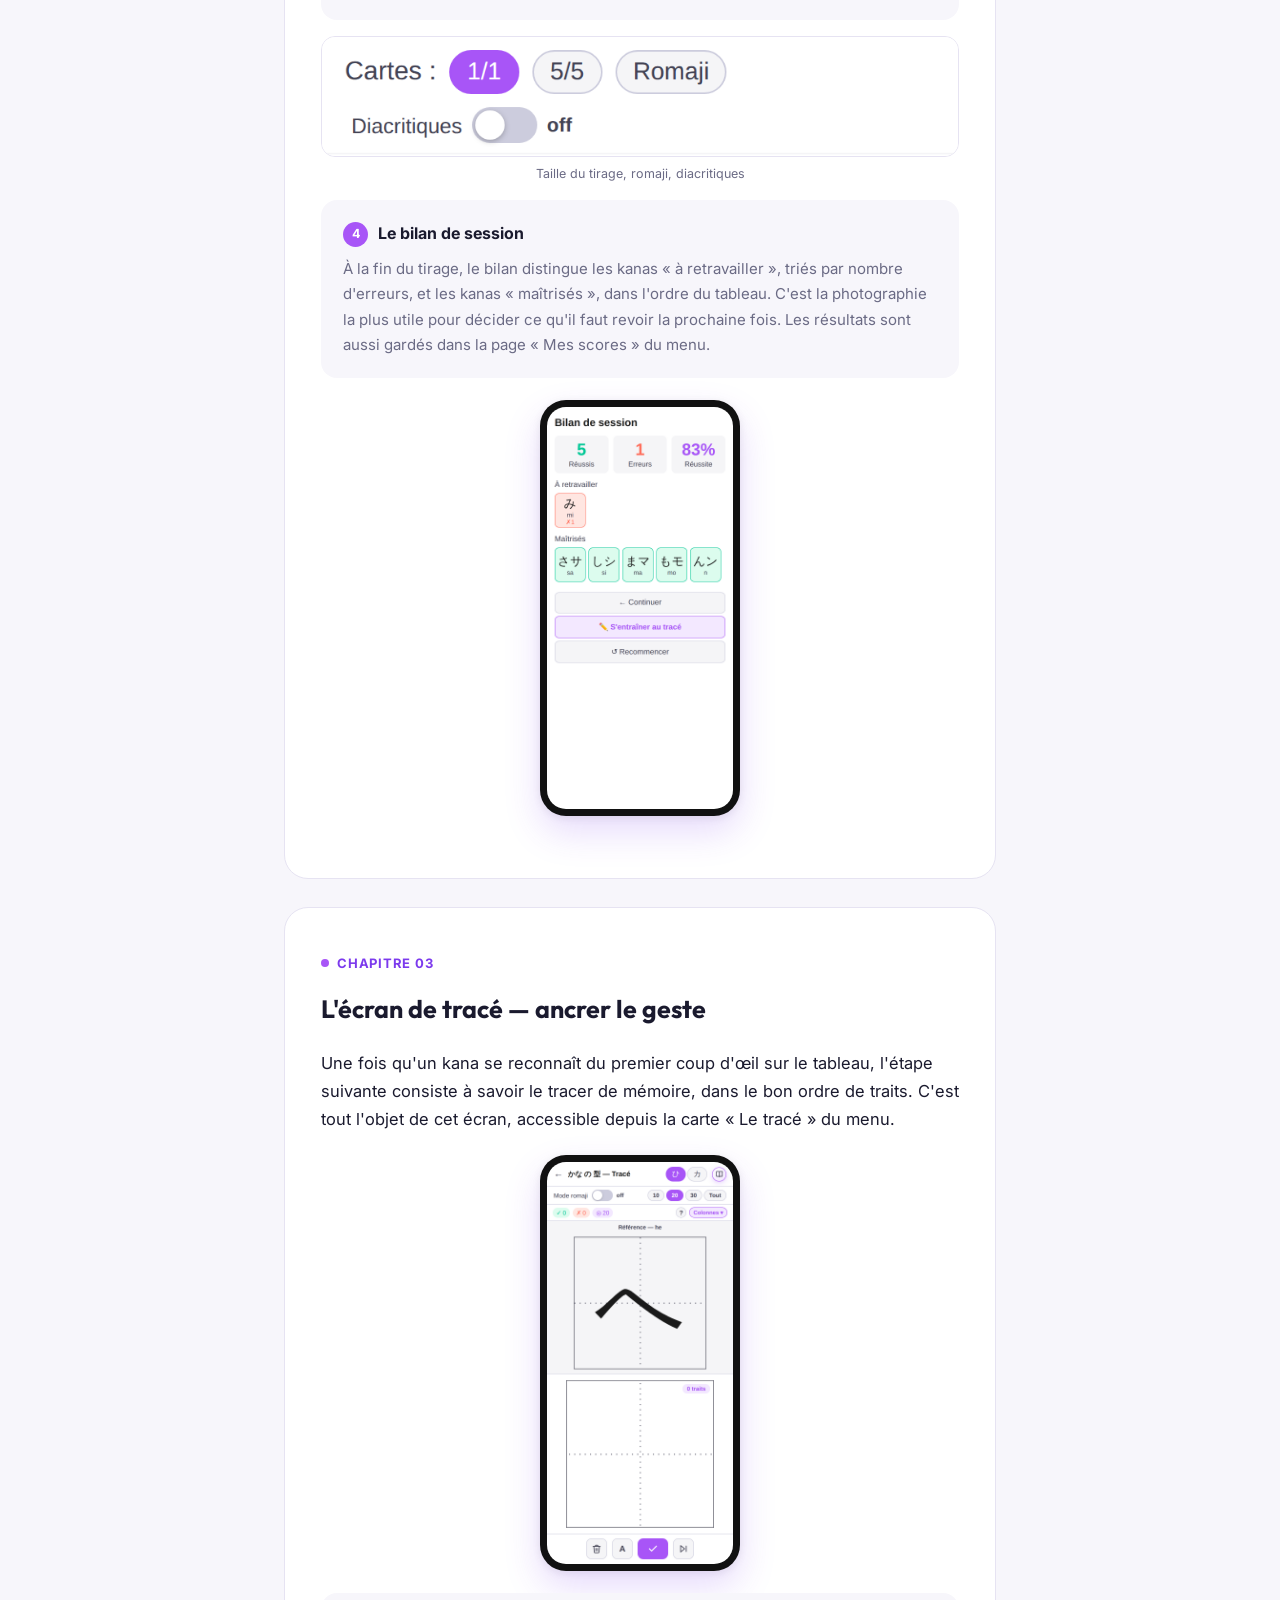
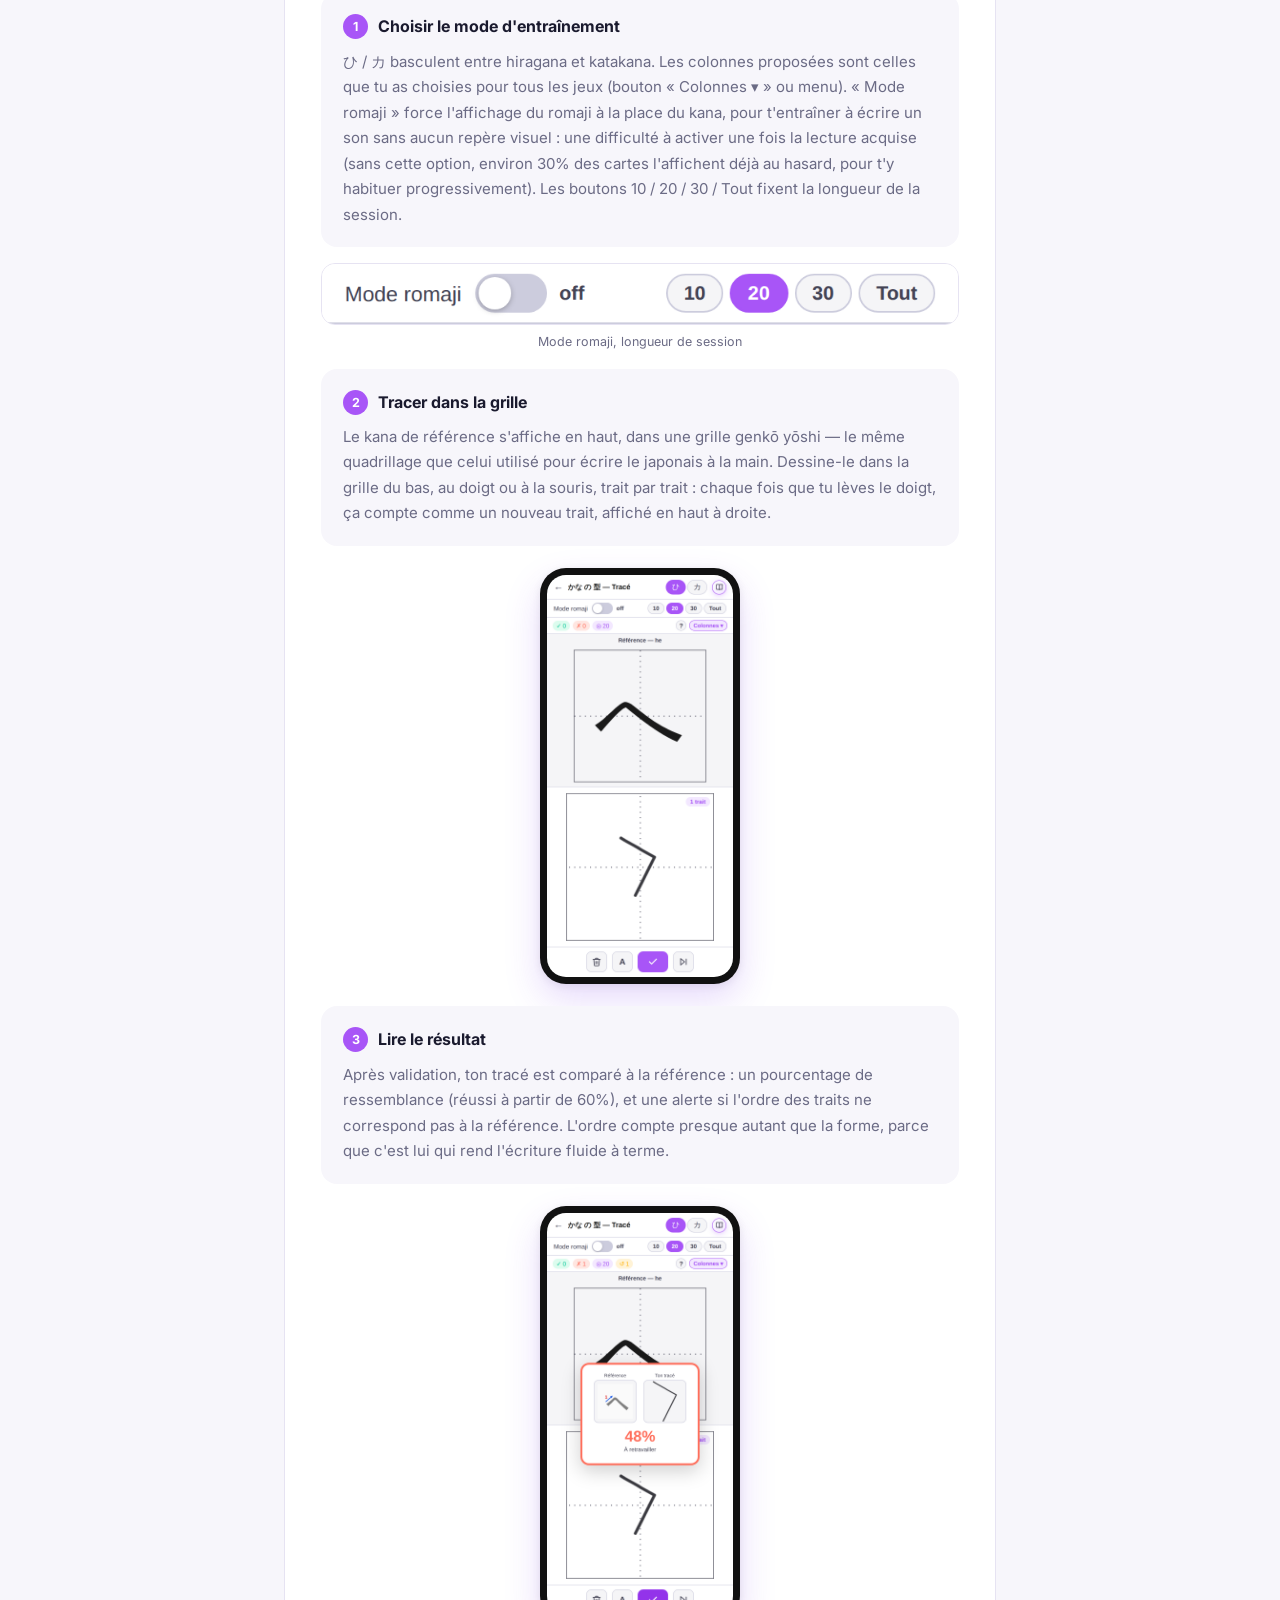
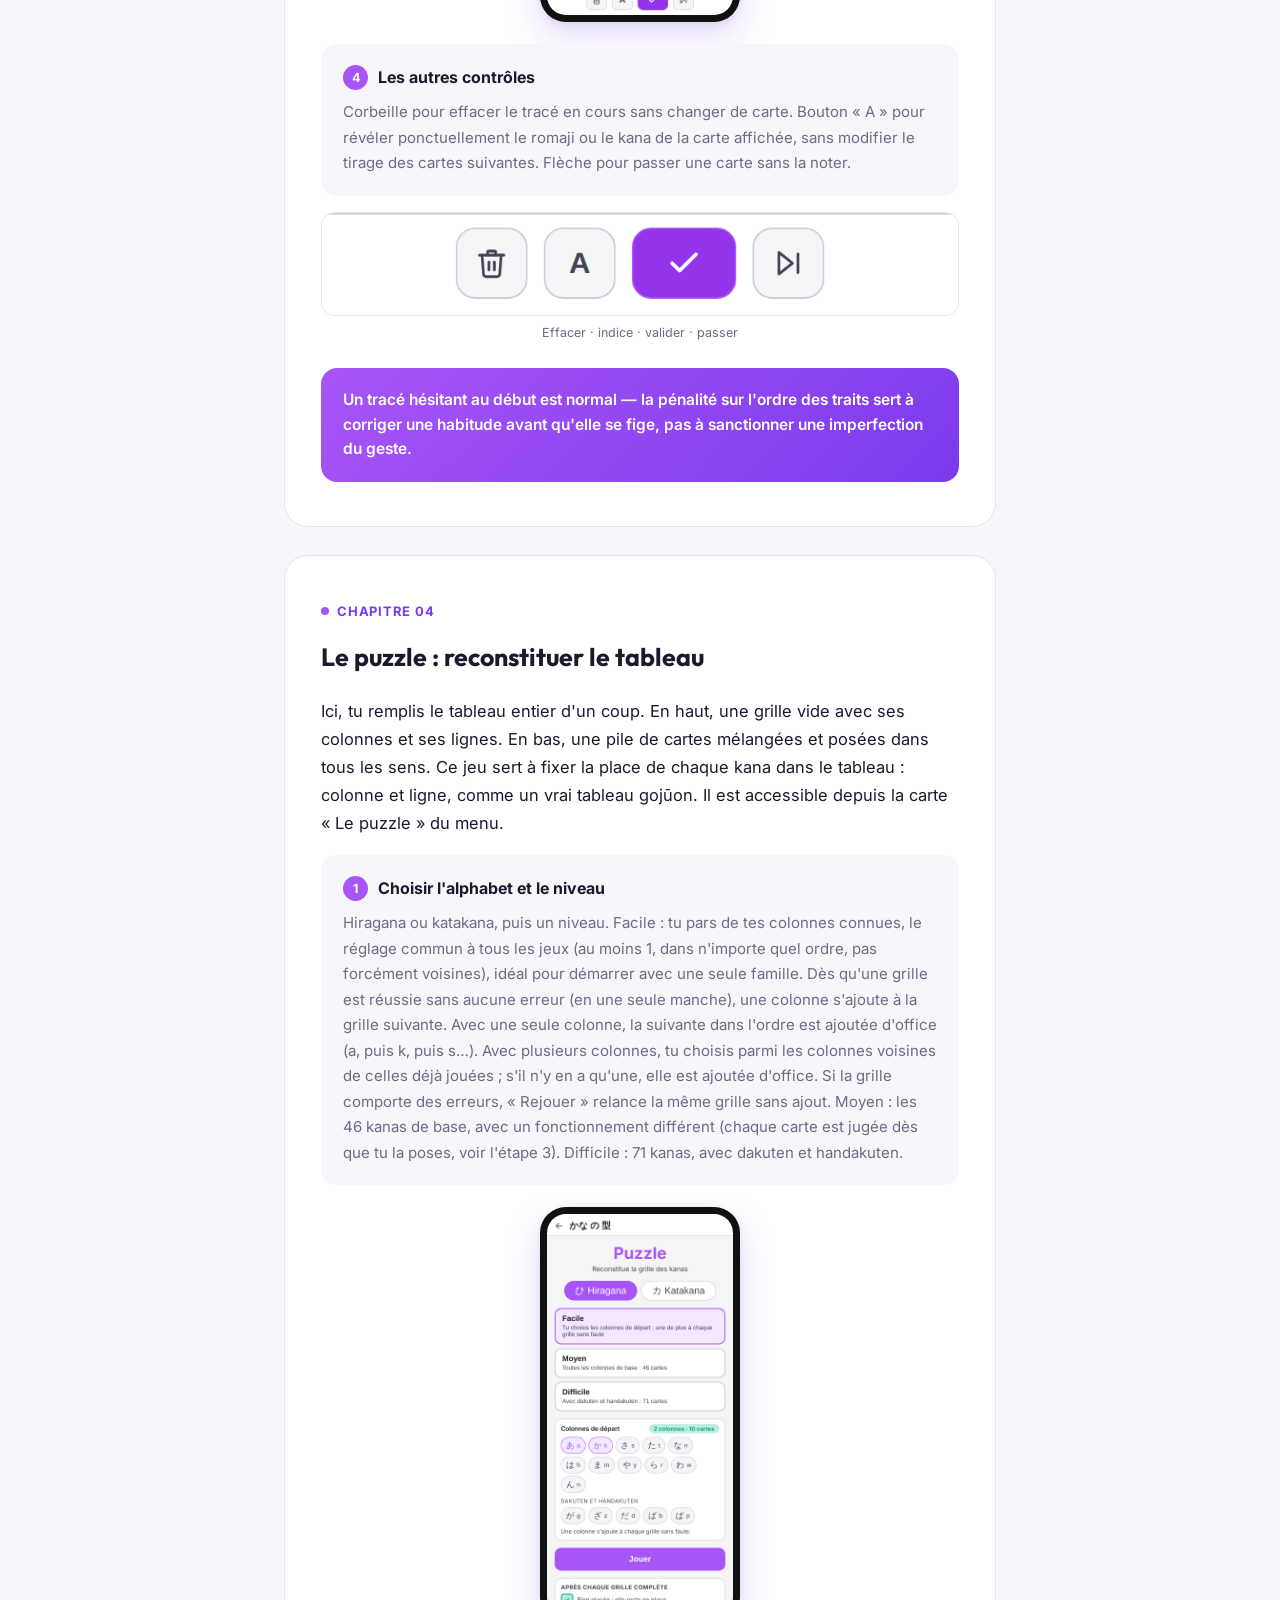
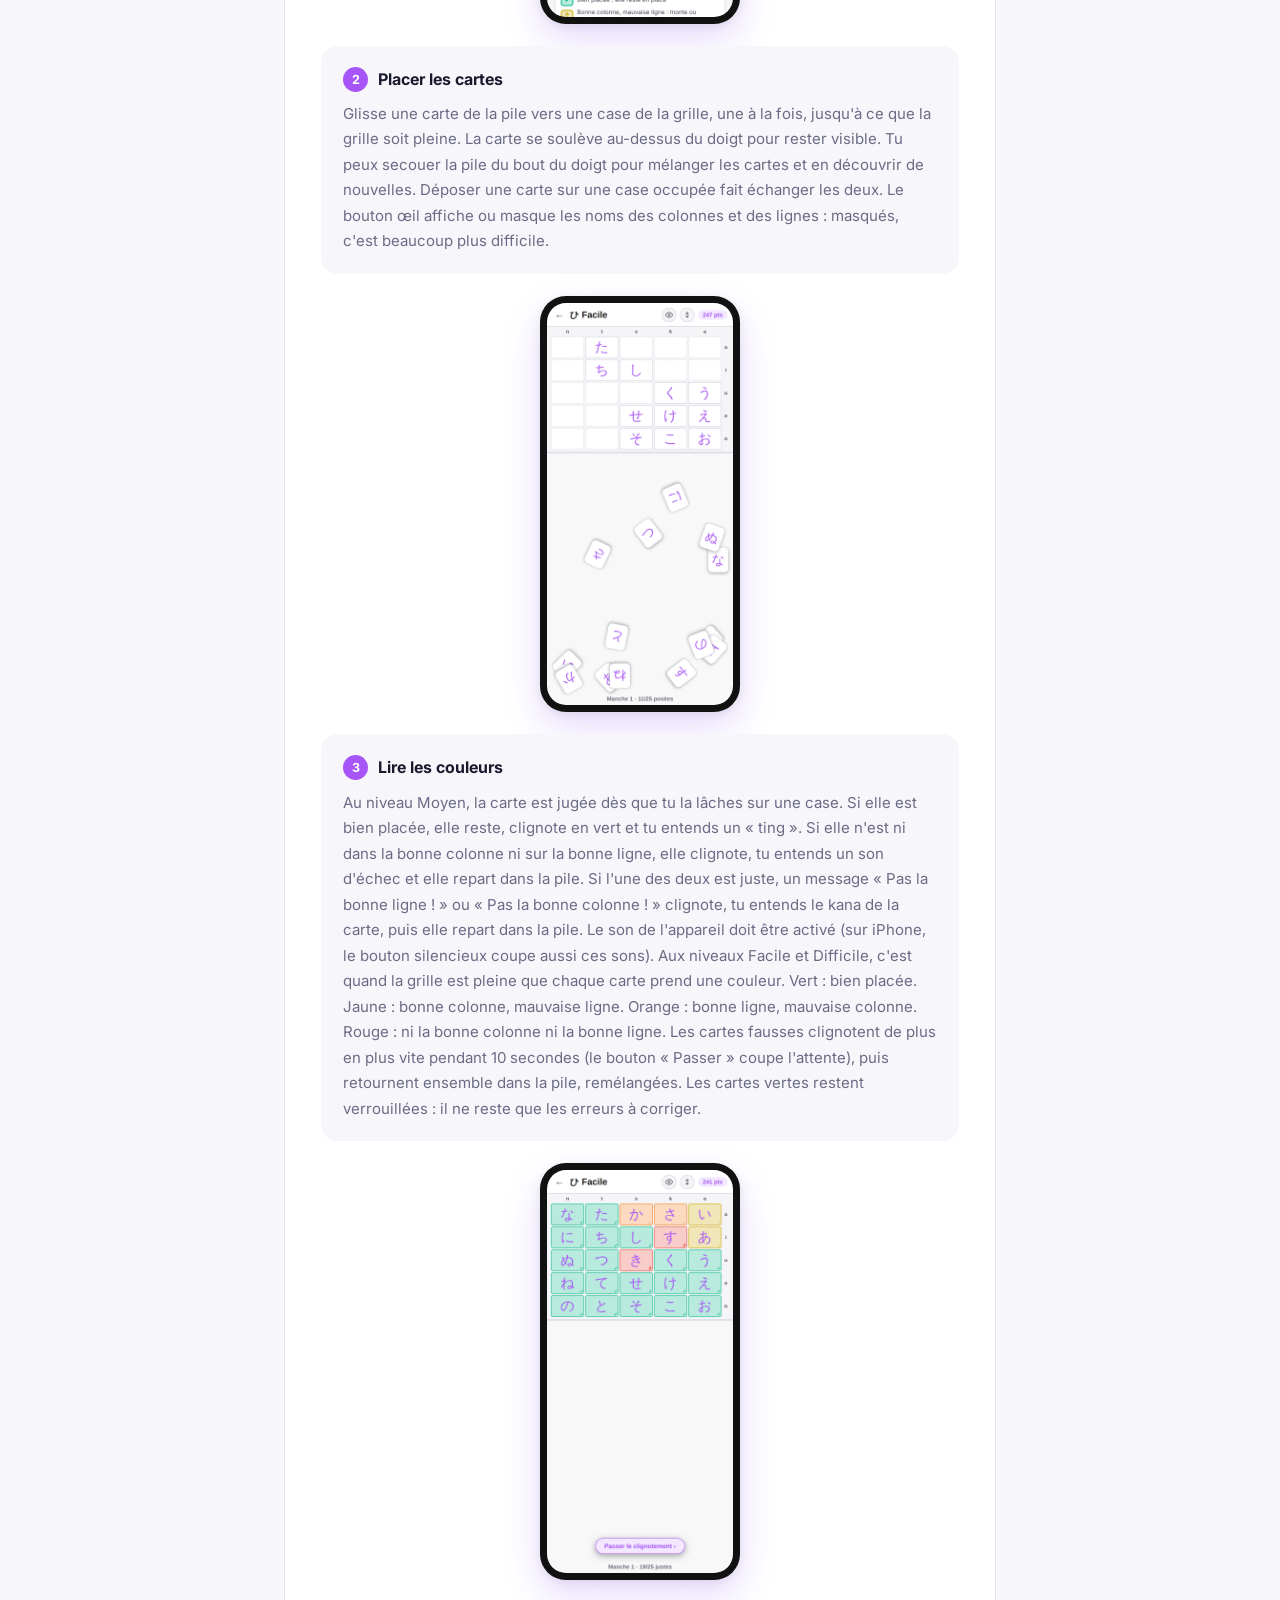
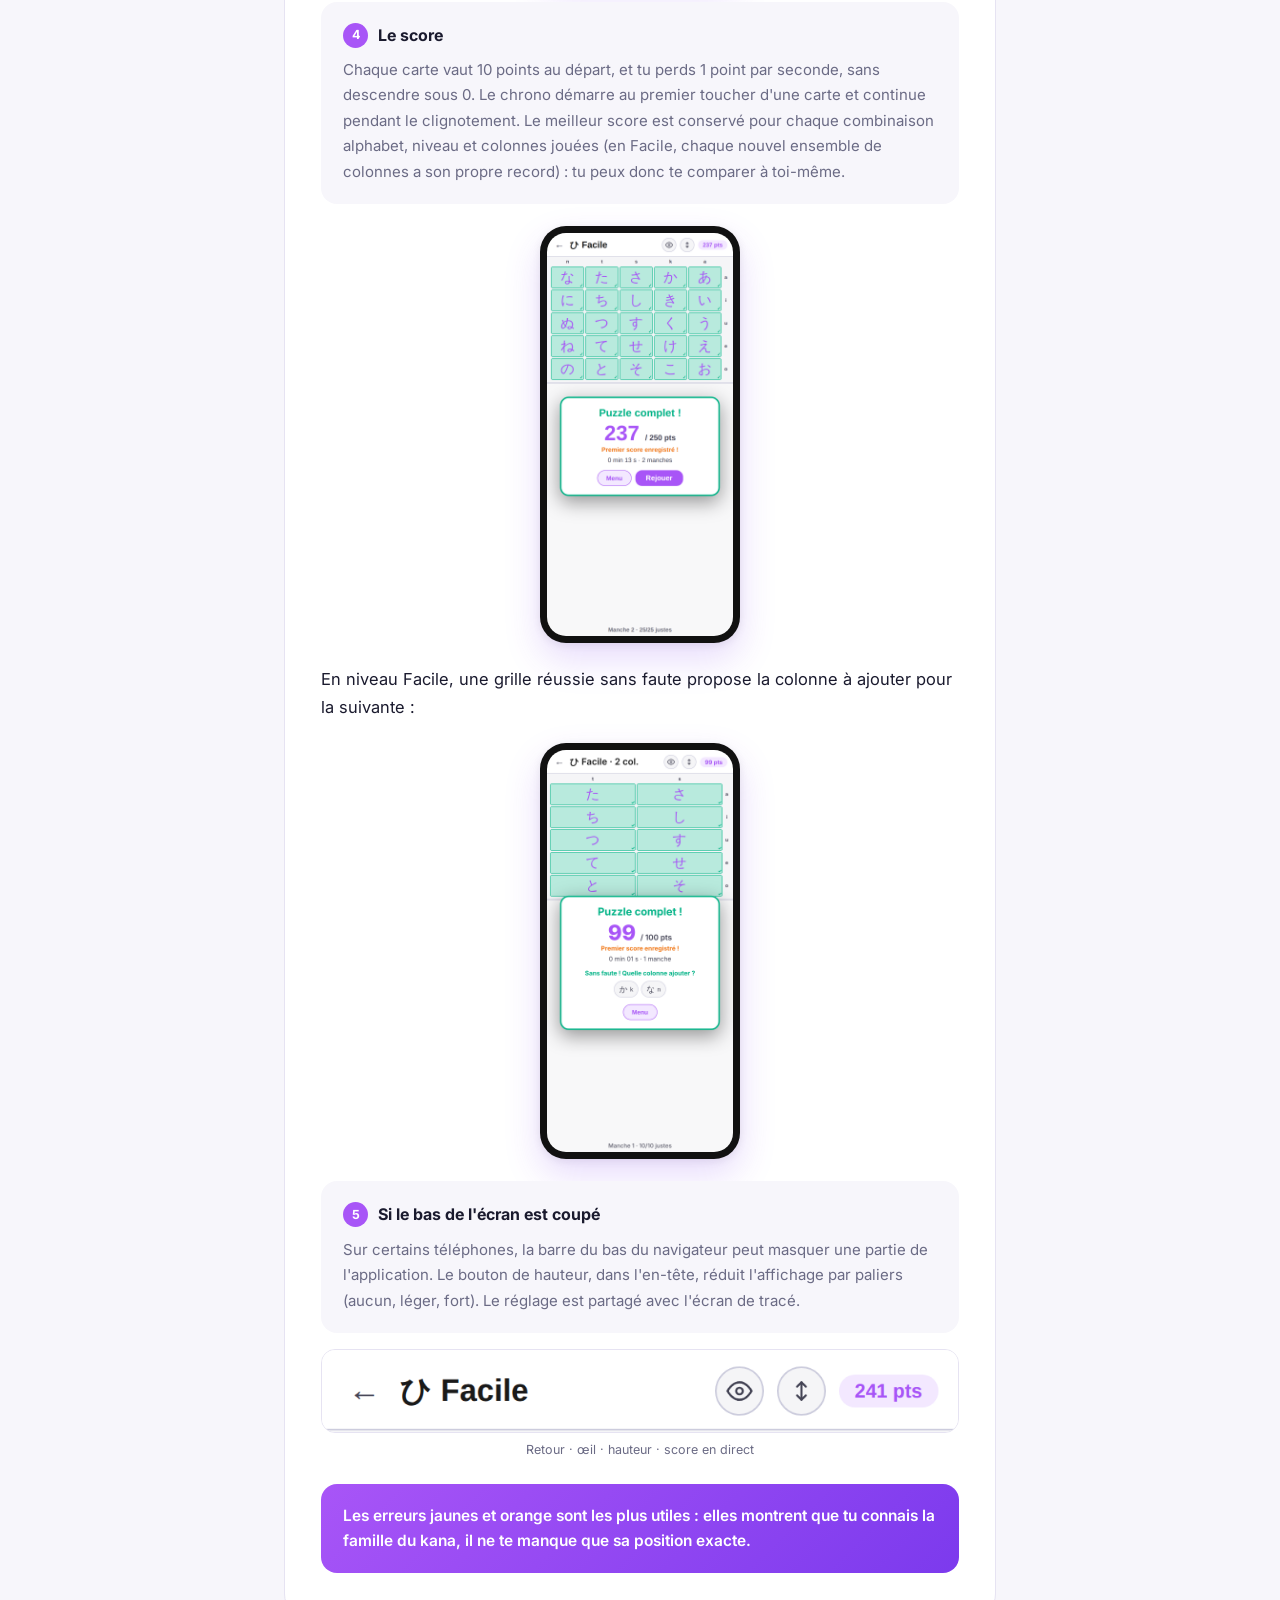
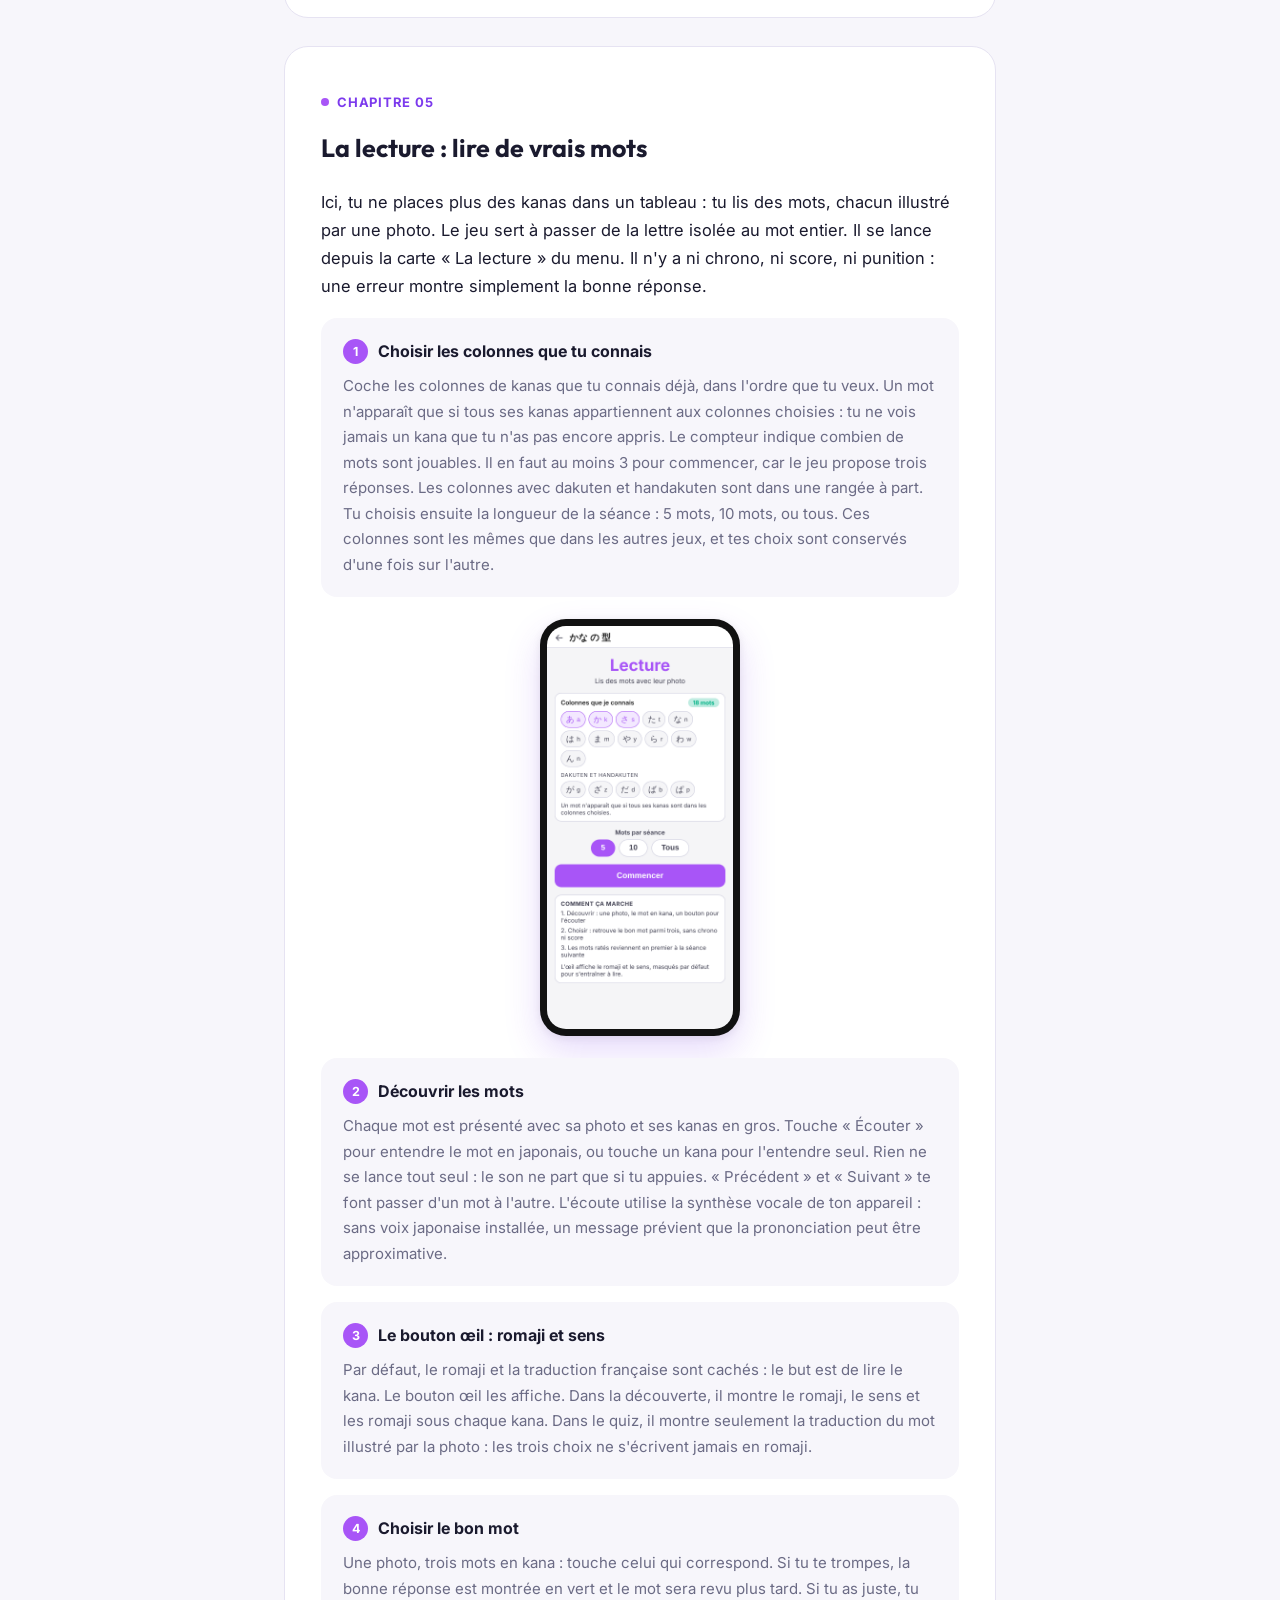
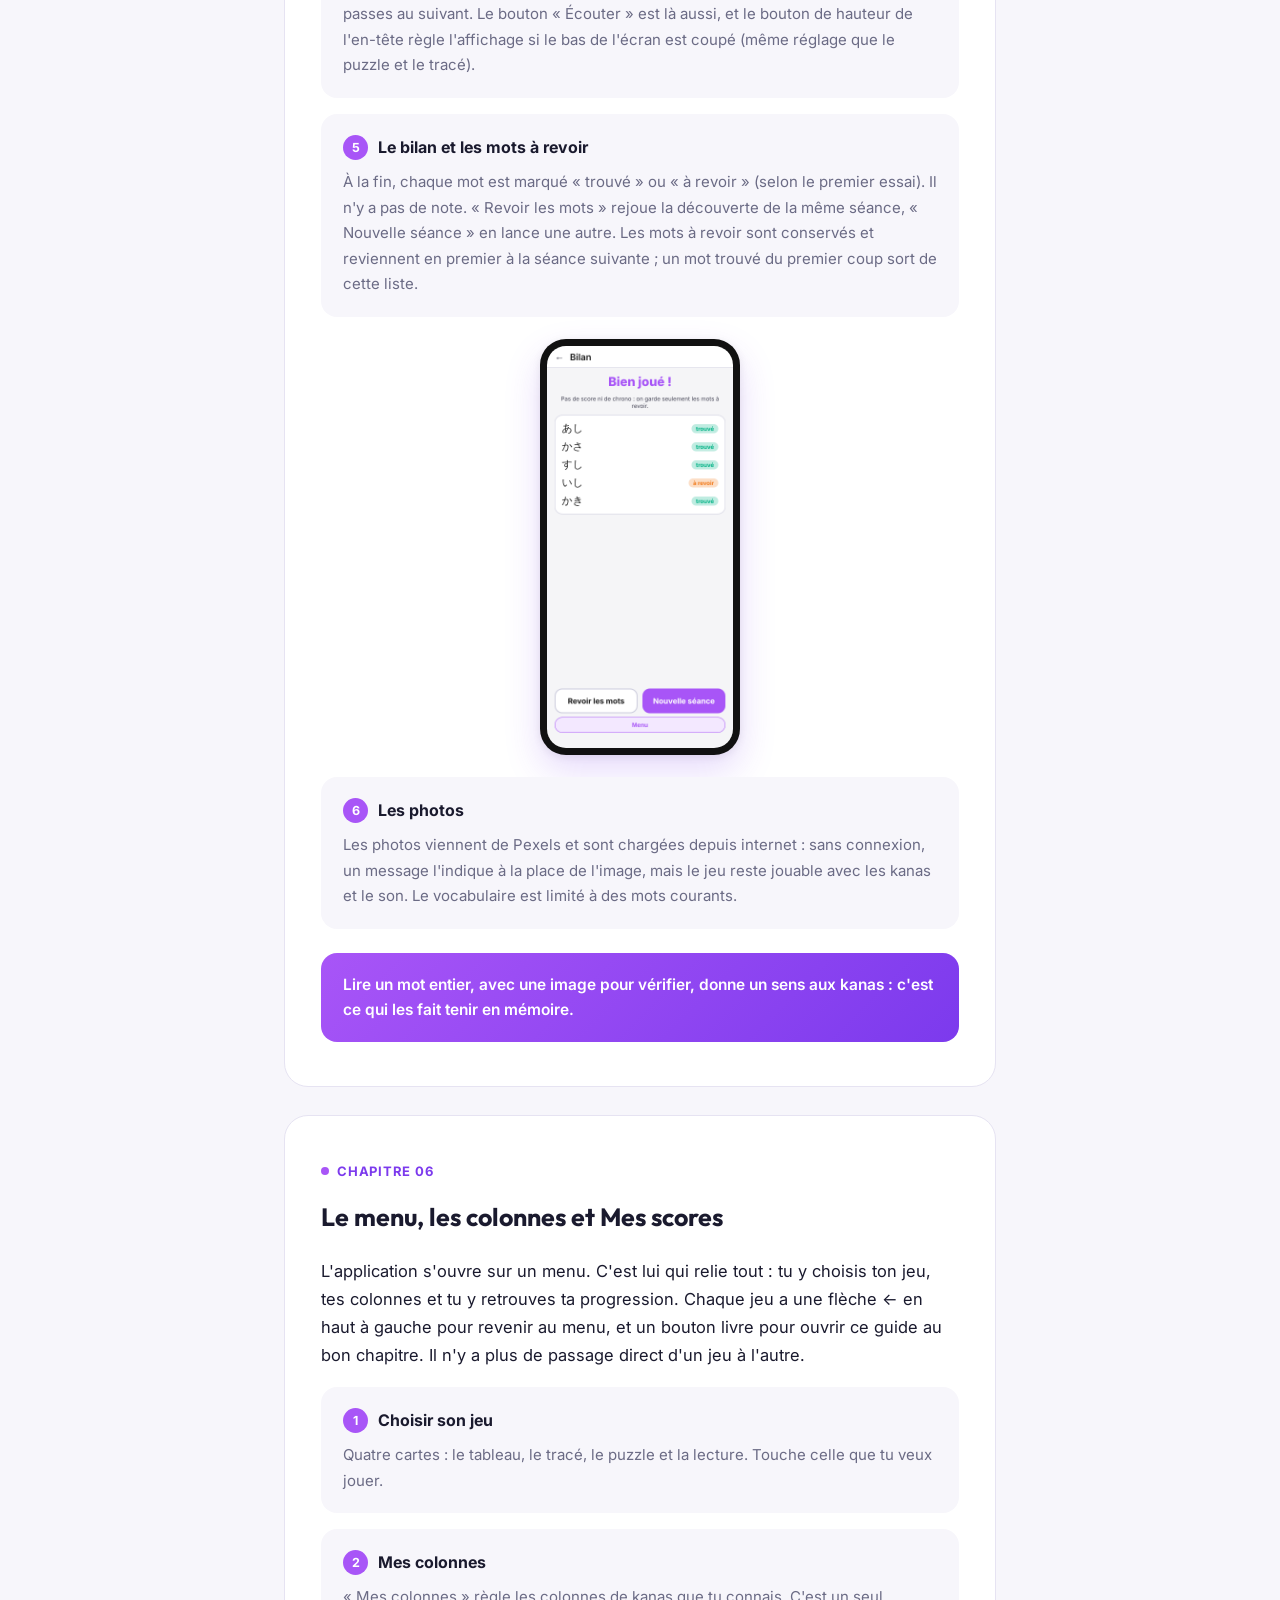
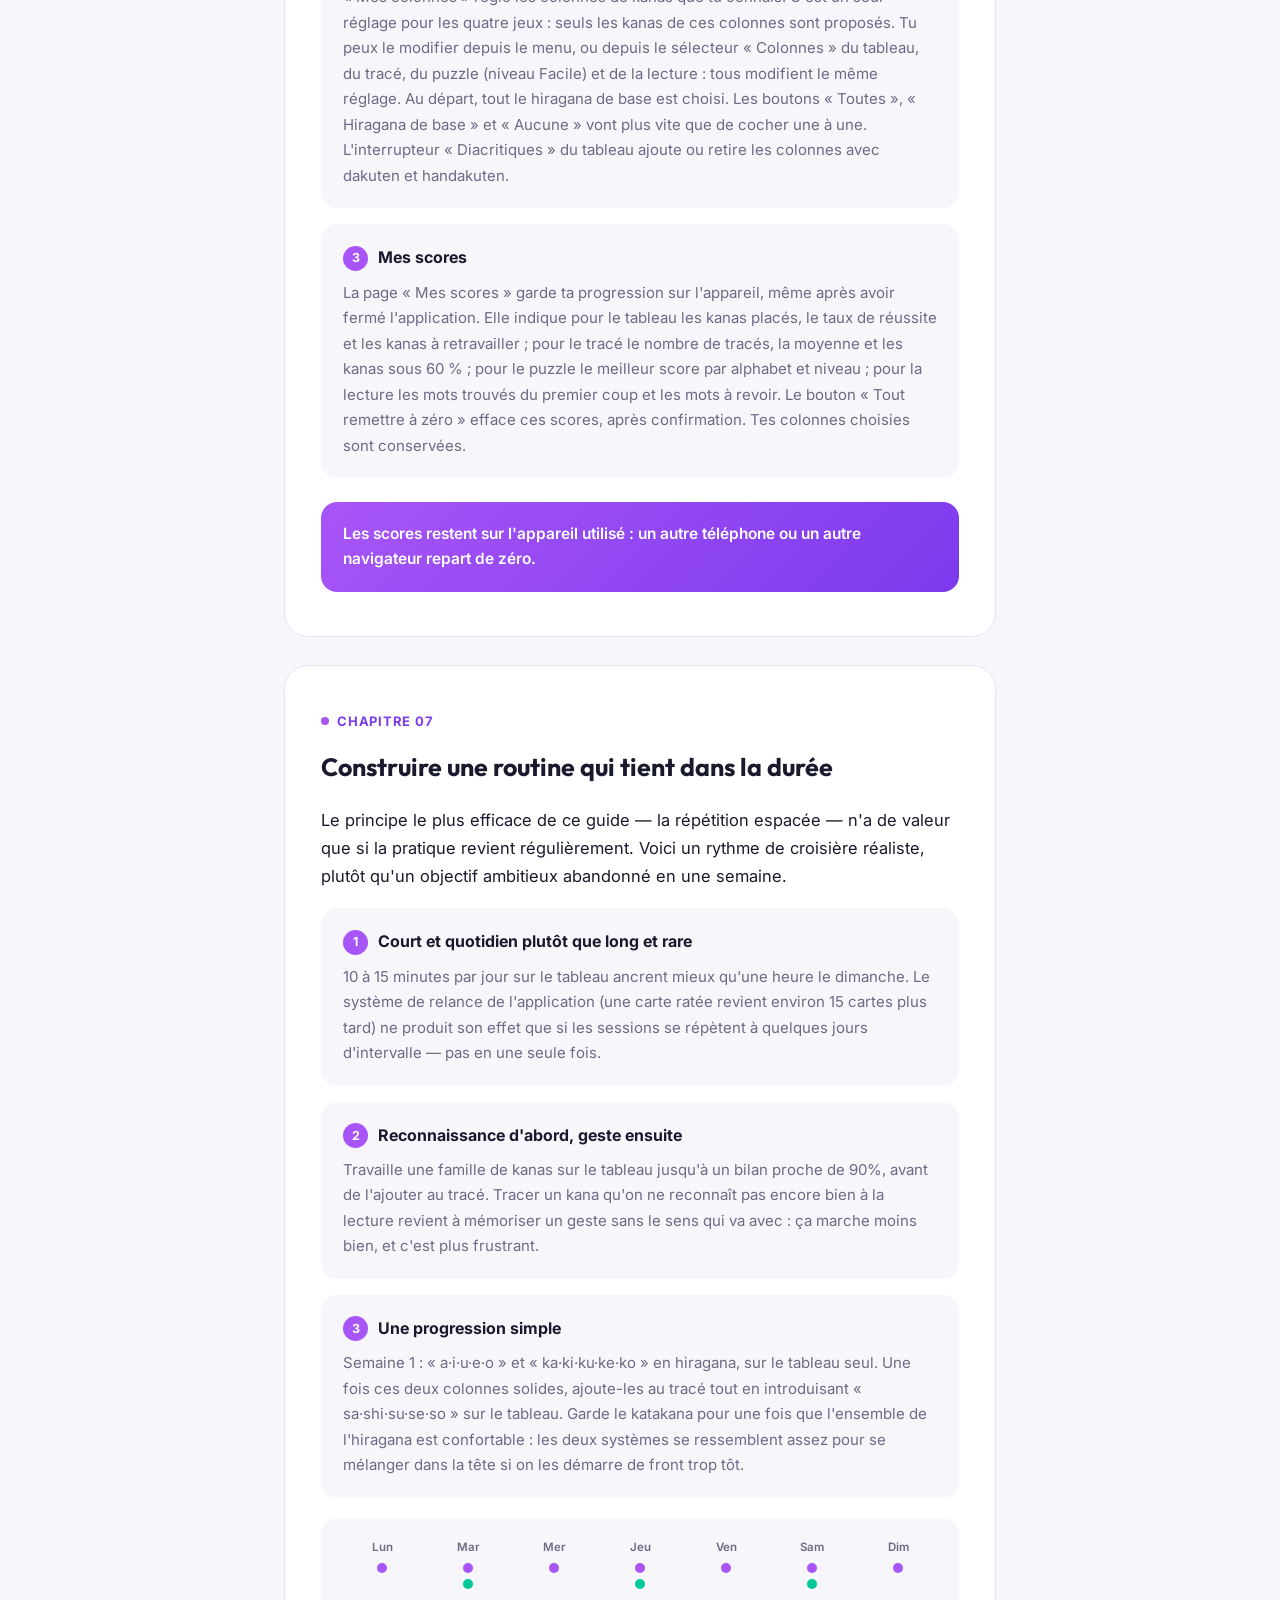
==== commit f0a0bc4c: "v70 : puzzle niveau Moyen, chaque carte est jugee des le depot (flash vert + ting, echec, messages c" ====
--- a/guide/index.html
+++ b/guide/index.html
@@ -217,7 +217,7 @@
 
       <div class="lever-card">
         <div class="lever-title"><span class="lever-num">1</span>Choisir l'alphabet et le niveau</div>
-        <p>Hiragana ou katakana, puis un niveau. Facile : tu pars de tes colonnes connues, le réglage commun à tous les jeux (au moins 1, dans n'importe quel ordre, pas forcément voisines), idéal pour démarrer avec une seule famille. Dès qu'une grille est réussie sans aucune erreur (en une seule manche), une colonne s'ajoute à la grille suivante. Avec une seule colonne, la suivante dans l'ordre est ajoutée d'office (a, puis k, puis s…). Avec plusieurs colonnes, tu choisis parmi les colonnes voisines de celles déjà jouées ; s'il n'y en a qu'une, elle est ajoutée d'office. Si la grille comporte des erreurs, « Rejouer » relance la même grille sans ajout. Moyen : les 46 kanas de base. Difficile : 71 kanas, avec dakuten et handakuten.</p>
+        <p>Hiragana ou katakana, puis un niveau. Facile : tu pars de tes colonnes connues, le réglage commun à tous les jeux (au moins 1, dans n'importe quel ordre, pas forcément voisines), idéal pour démarrer avec une seule famille. Dès qu'une grille est réussie sans aucune erreur (en une seule manche), une colonne s'ajoute à la grille suivante. Avec une seule colonne, la suivante dans l'ordre est ajoutée d'office (a, puis k, puis s…). Avec plusieurs colonnes, tu choisis parmi les colonnes voisines de celles déjà jouées ; s'il n'y en a qu'une, elle est ajoutée d'office. Si la grille comporte des erreurs, « Rejouer » relance la même grille sans ajout. Moyen : les 46 kanas de base, avec un fonctionnement différent (chaque carte est jugée dès que tu la poses, voir l'étape 3). Difficile : 71 kanas, avec dakuten et handakuten.</p>
       </div>
       <div class="phone"><img src="img/puzzle_select.png" alt="Sélection du puzzle"></div>
 
@@ -229,7 +229,7 @@
 
       <div class="lever-card">
         <div class="lever-title"><span class="lever-num">3</span>Lire les couleurs</div>
-        <p>Quand la grille est pleine, chaque carte prend une couleur. Vert : bien placée. Jaune : bonne colonne, mauvaise ligne. Orange : bonne ligne, mauvaise colonne. Rouge : ni la bonne colonne ni la bonne ligne. Les cartes fausses clignotent de plus en plus vite pendant 10 secondes (le bouton « Passer » coupe l'attente), puis retournent ensemble dans la pile, remélangées. Les cartes vertes restent verrouillées : il ne reste que les erreurs à corriger.</p>
+        <p>Au niveau Moyen, la carte est jugée dès que tu la lâches sur une case. Si elle est bien placée, elle reste, clignote en vert et tu entends un « ting ». Si elle n'est ni dans la bonne colonne ni sur la bonne ligne, elle clignote, tu entends un son d'échec et elle repart dans la pile. Si l'une des deux est juste, un message « Pas la bonne ligne ! » ou « Pas la bonne colonne ! » clignote, tu entends le kana de la carte, puis elle repart dans la pile. Le son de l'appareil doit être activé (sur iPhone, le bouton silencieux coupe aussi ces sons). Aux niveaux Facile et Difficile, c'est quand la grille est pleine que chaque carte prend une couleur. Vert : bien placée. Jaune : bonne colonne, mauvaise ligne. Orange : bonne ligne, mauvaise colonne. Rouge : ni la bonne colonne ni la bonne ligne. Les cartes fausses clignotent de plus en plus vite pendant 10 secondes (le bouton « Passer » coupe l'attente), puis retournent ensemble dans la pile, remélangées. Les cartes vertes restent verrouillées : il ne reste que les erreurs à corriger.</p>
       </div>
       <div class="phone"><img src="img/puzzle_colors.png" alt="Cartes colorées après vérification"></div>
 
--- a/style.css
+++ b/style.css
@@ -133,8 +133,8 @@
 
 .cell {
   width: var(--cell-size, 56px); height: var(--cell-h, var(--cell-size, 56px));
-  flex-shrink: 0; border-radius: 10px;
-  border: 2px dashed var(--border);
+  flex-shrink: 0; border-radius: var(--cell-r, 10px);
+  border: var(--cell-bw, 2px) dashed var(--border);
   display: flex; align-items: center; justify-content: center; flex-direction: column;
   font-size: calc(var(--cell-size, 56px) * 0.55); background: var(--bg); cursor: pointer;
   color: var(--kana-color);
@@ -143,17 +143,12 @@
 .cell.empty-slot { background: transparent; border: none; }
 .cell.drag-over  { border-color: var(--purple); background: var(--purple-light); z-index: 20; }
 
-/* Loupe (3 x 3 cases) pendant le glisser d'une carte : voir updateLens dans game.js */
-#lens {
-  position: fixed; z-index: 2000; pointer-events: none; display: none;
-  grid-template-columns: repeat(3, auto); gap: 4px; direction: rtl; padding: 8px;
-  background: var(--bg); border: 2px solid var(--purple); border-radius: 18px;
-  box-shadow: 0 10px 28px rgba(0,0,0,.28);
-}
-#lens .cell { transition: none; }
-.cell.correct    { border: 2px solid var(--green); background: var(--green-light); cursor: default; }
-.cell.wrong      { border: 2px solid var(--red); background: var(--red-light); animation: shake 0.3s; }
-.cell.highlight  { border: 2px solid var(--amber-mid); background: var(--amber-light); animation: pulse 0.5s 4; }
+/* Zoom de toute la grille pendant le glisser (voir startGridZoom dans game.js) */
+#grid.zooming { transform: scale(var(--zoom, 2)); transition: transform 0.12s ease-out; will-change: transform; }
+#grid.zooming .cell { transition: none; }
+.cell.correct    { border: var(--cell-bw, 2px) solid var(--green); background: var(--green-light); cursor: default; }
+.cell.wrong      { border: var(--cell-bw, 2px) solid var(--red); background: var(--red-light); animation: shake 0.3s; }
+.cell.highlight  { border: var(--cell-bw, 2px) solid var(--amber-mid); background: var(--amber-light); animation: pulse 0.5s 4; }
 
 .cell .chars { display: flex; gap: 1px; font-size: calc(var(--cell-size, 56px) * 0.45); flex-wrap: wrap; justify-content: center; }
 .cell .chars .ch-hira { color: var(--purple); order: 1; }
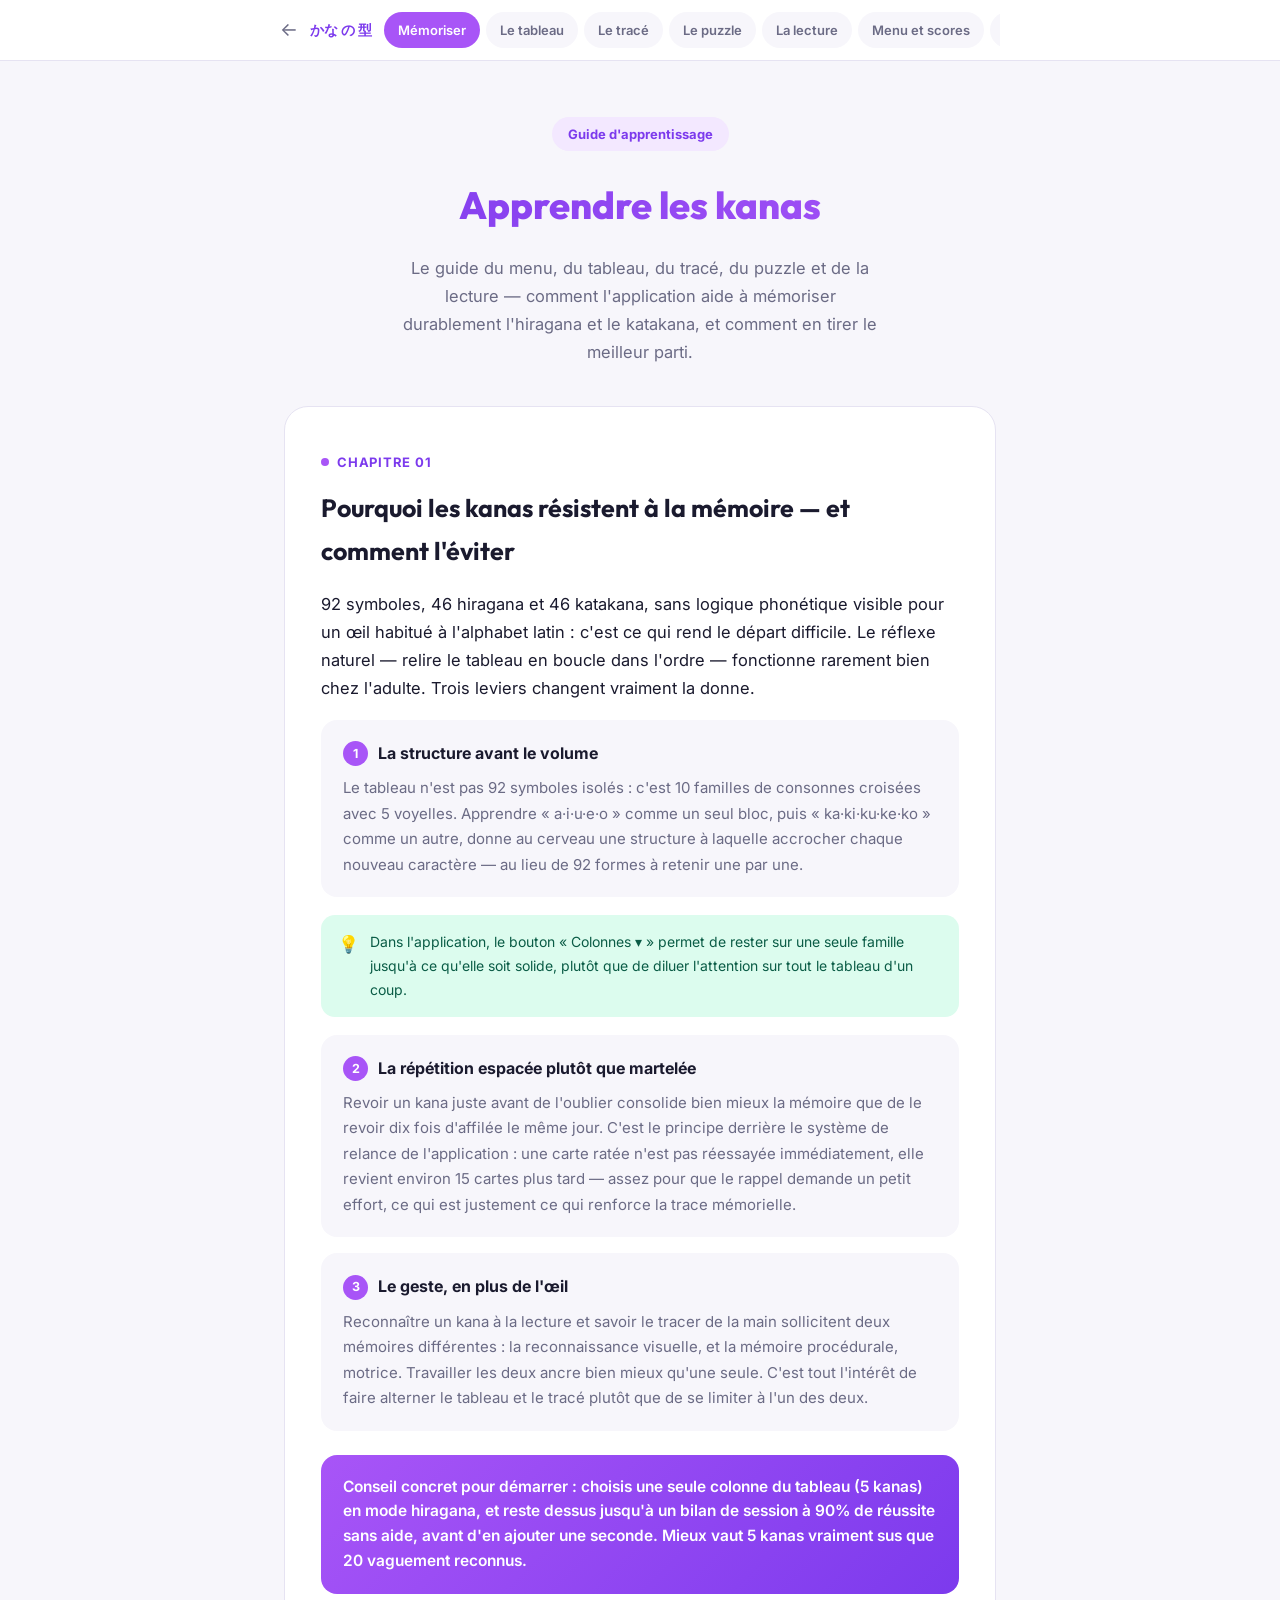
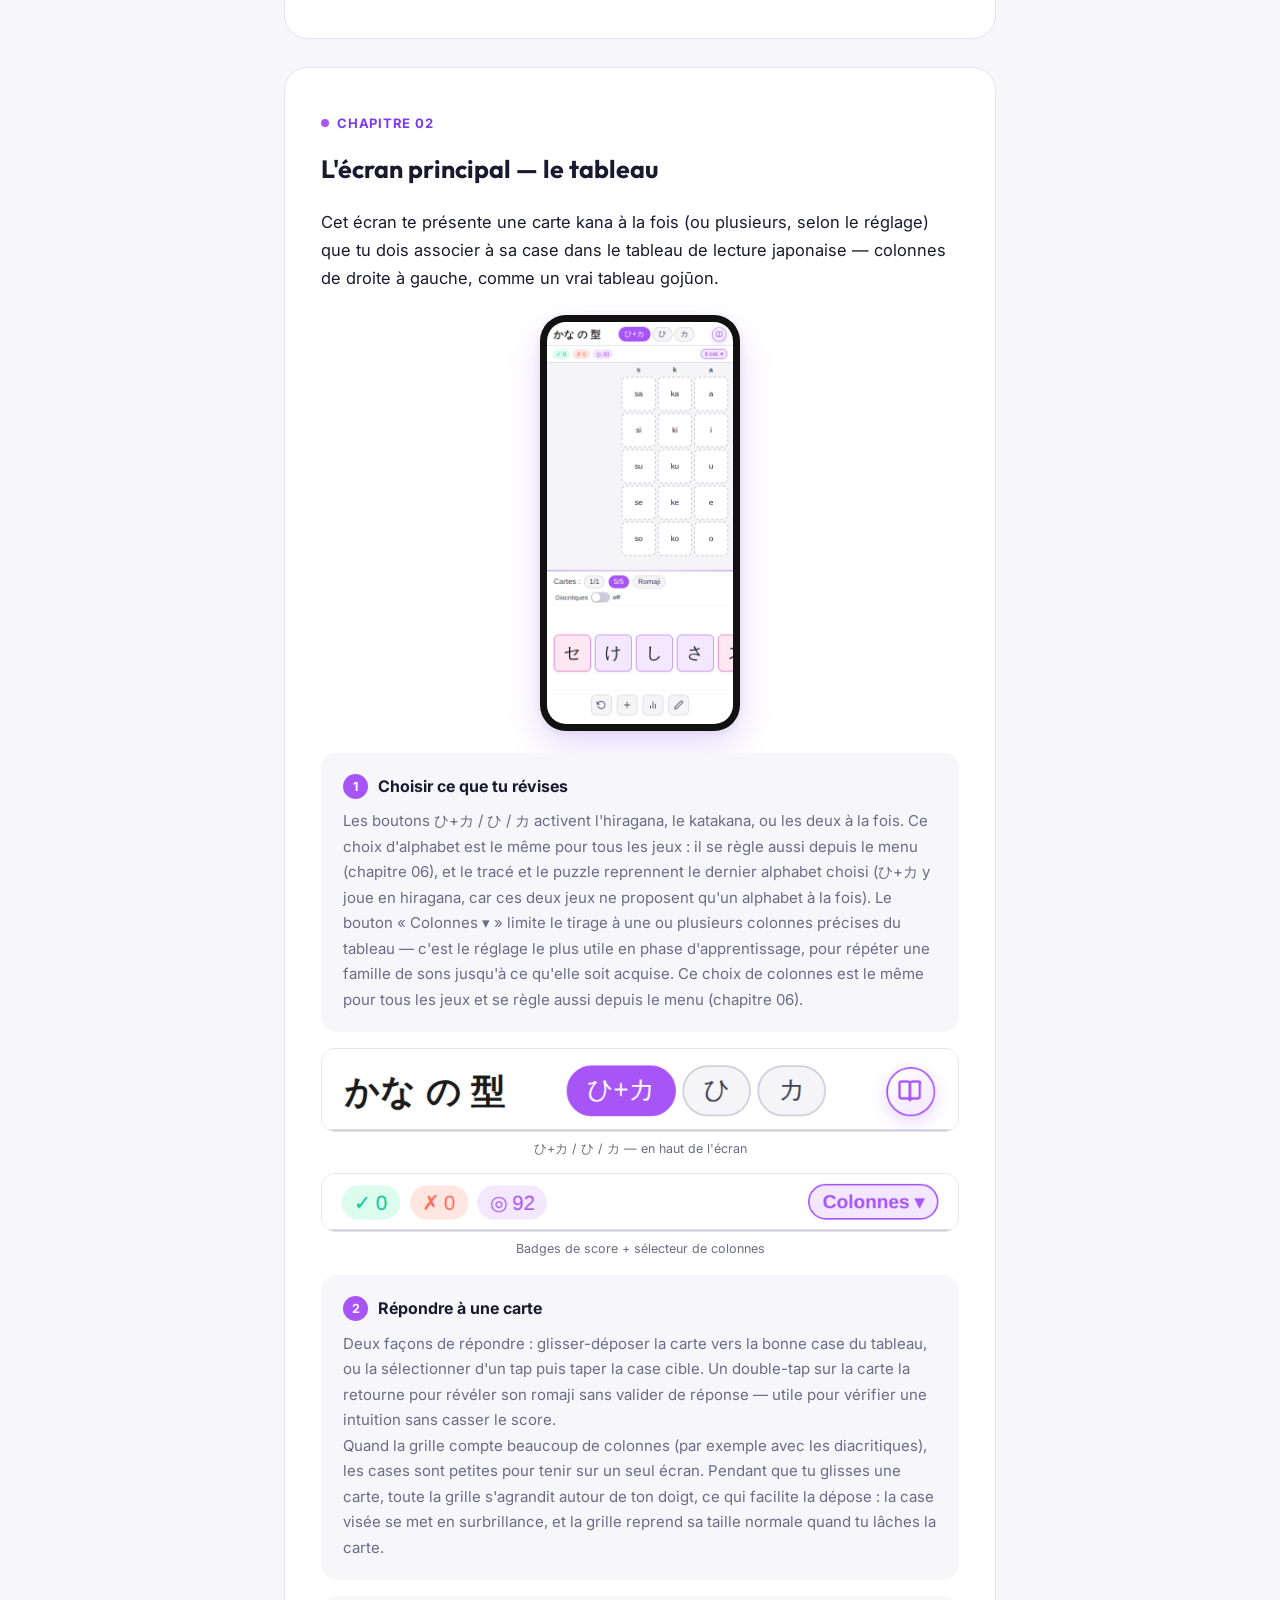
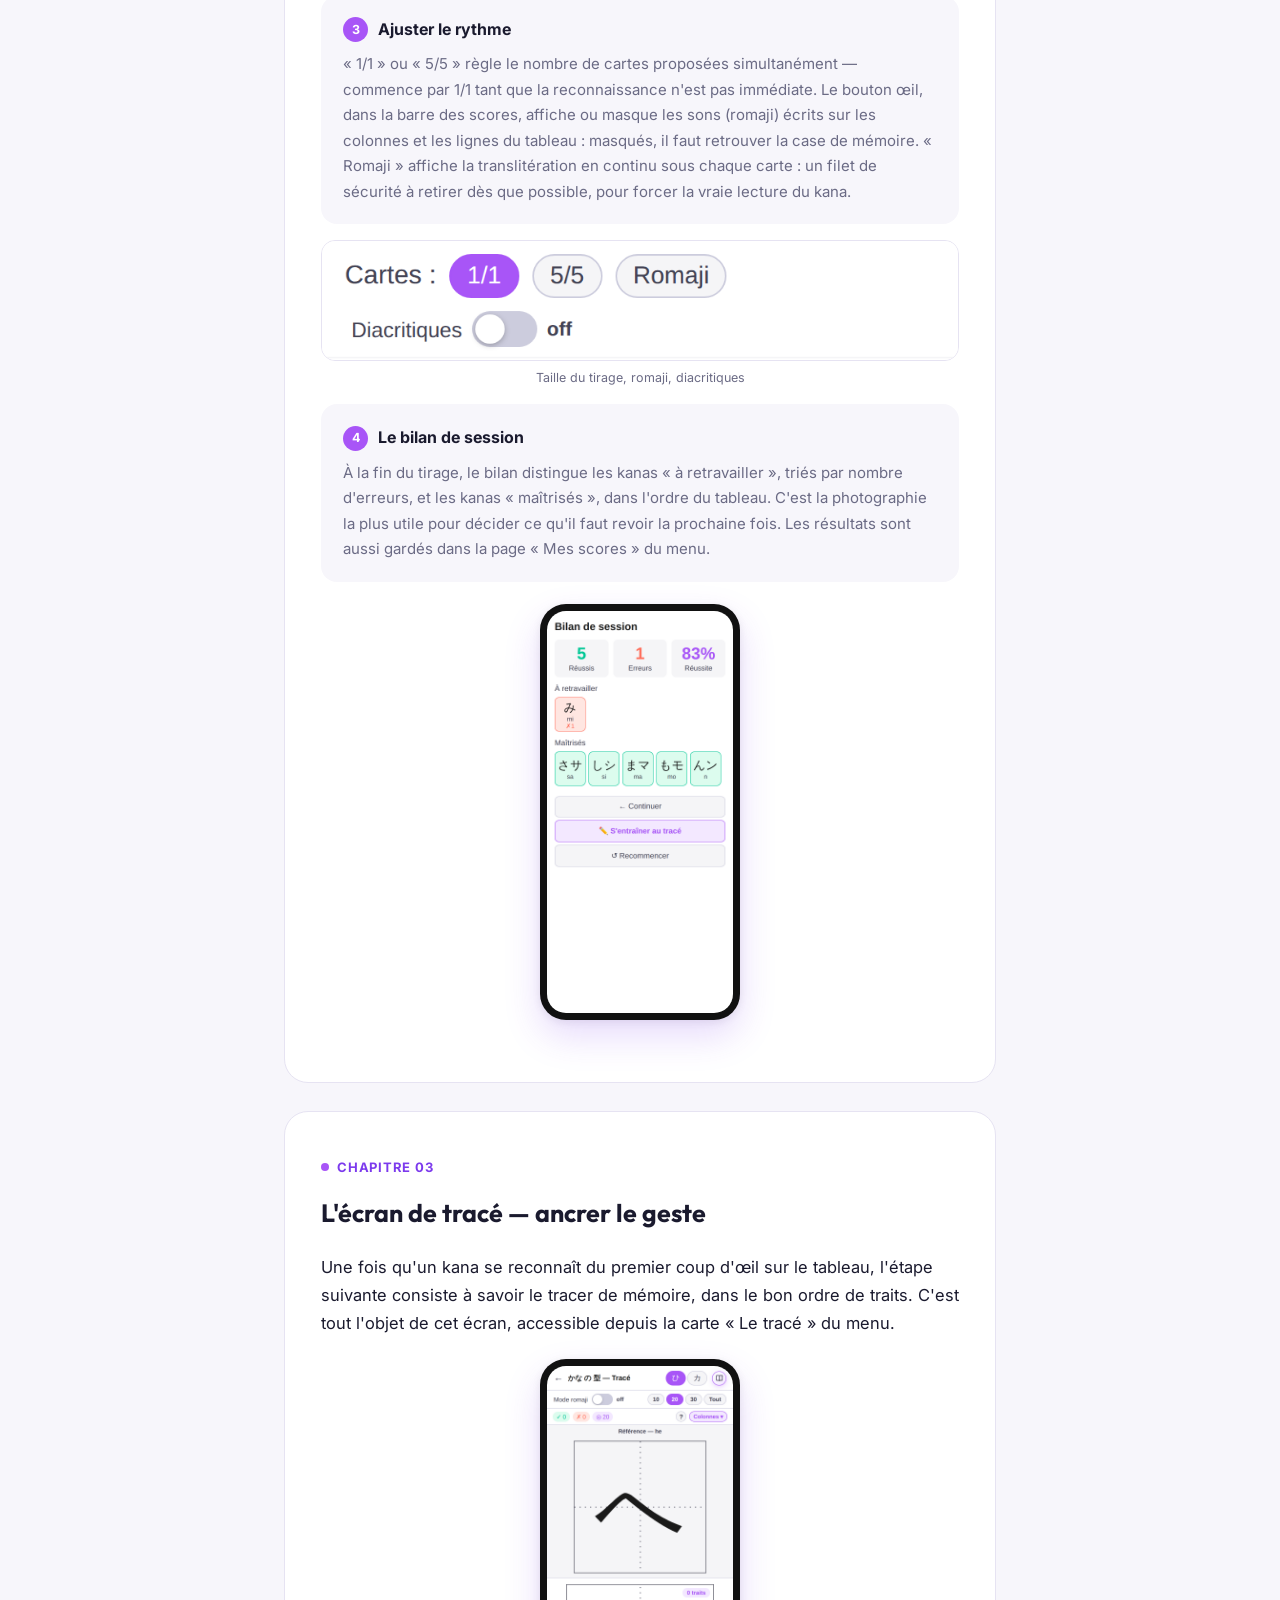
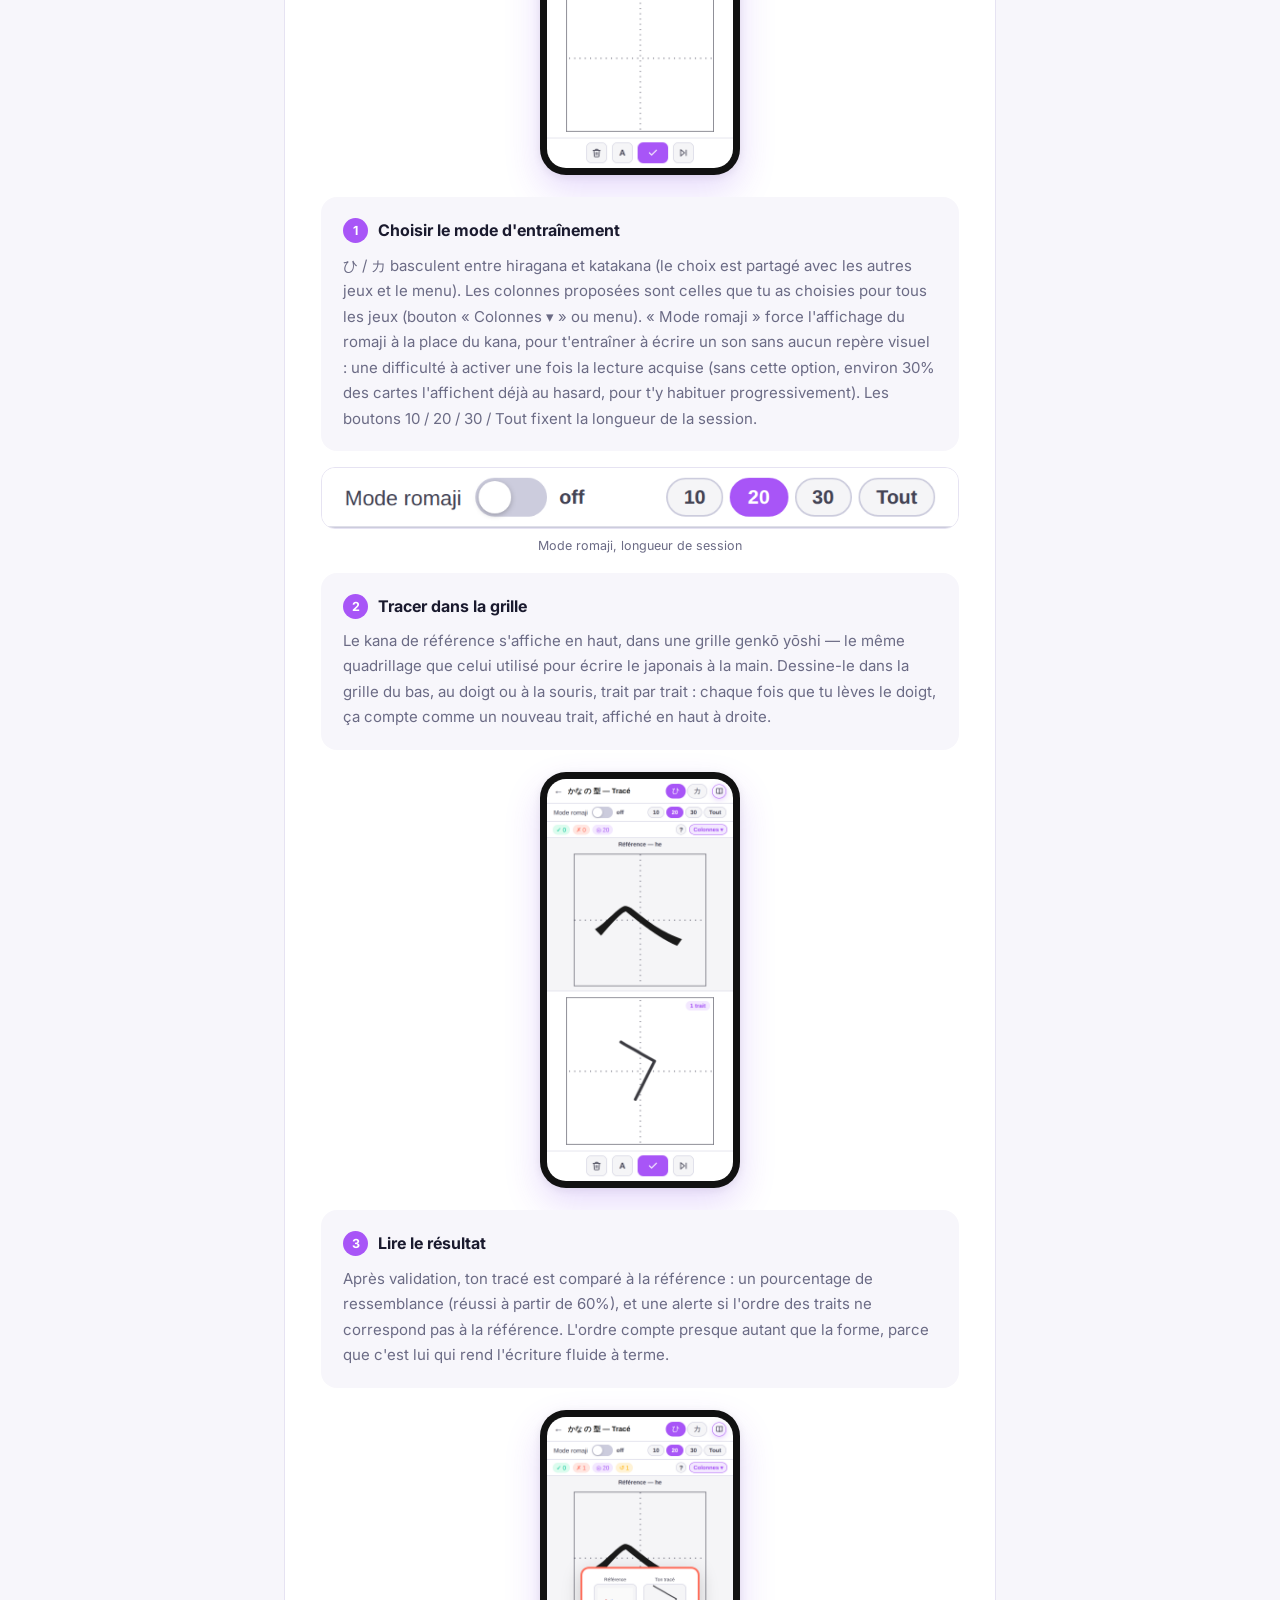
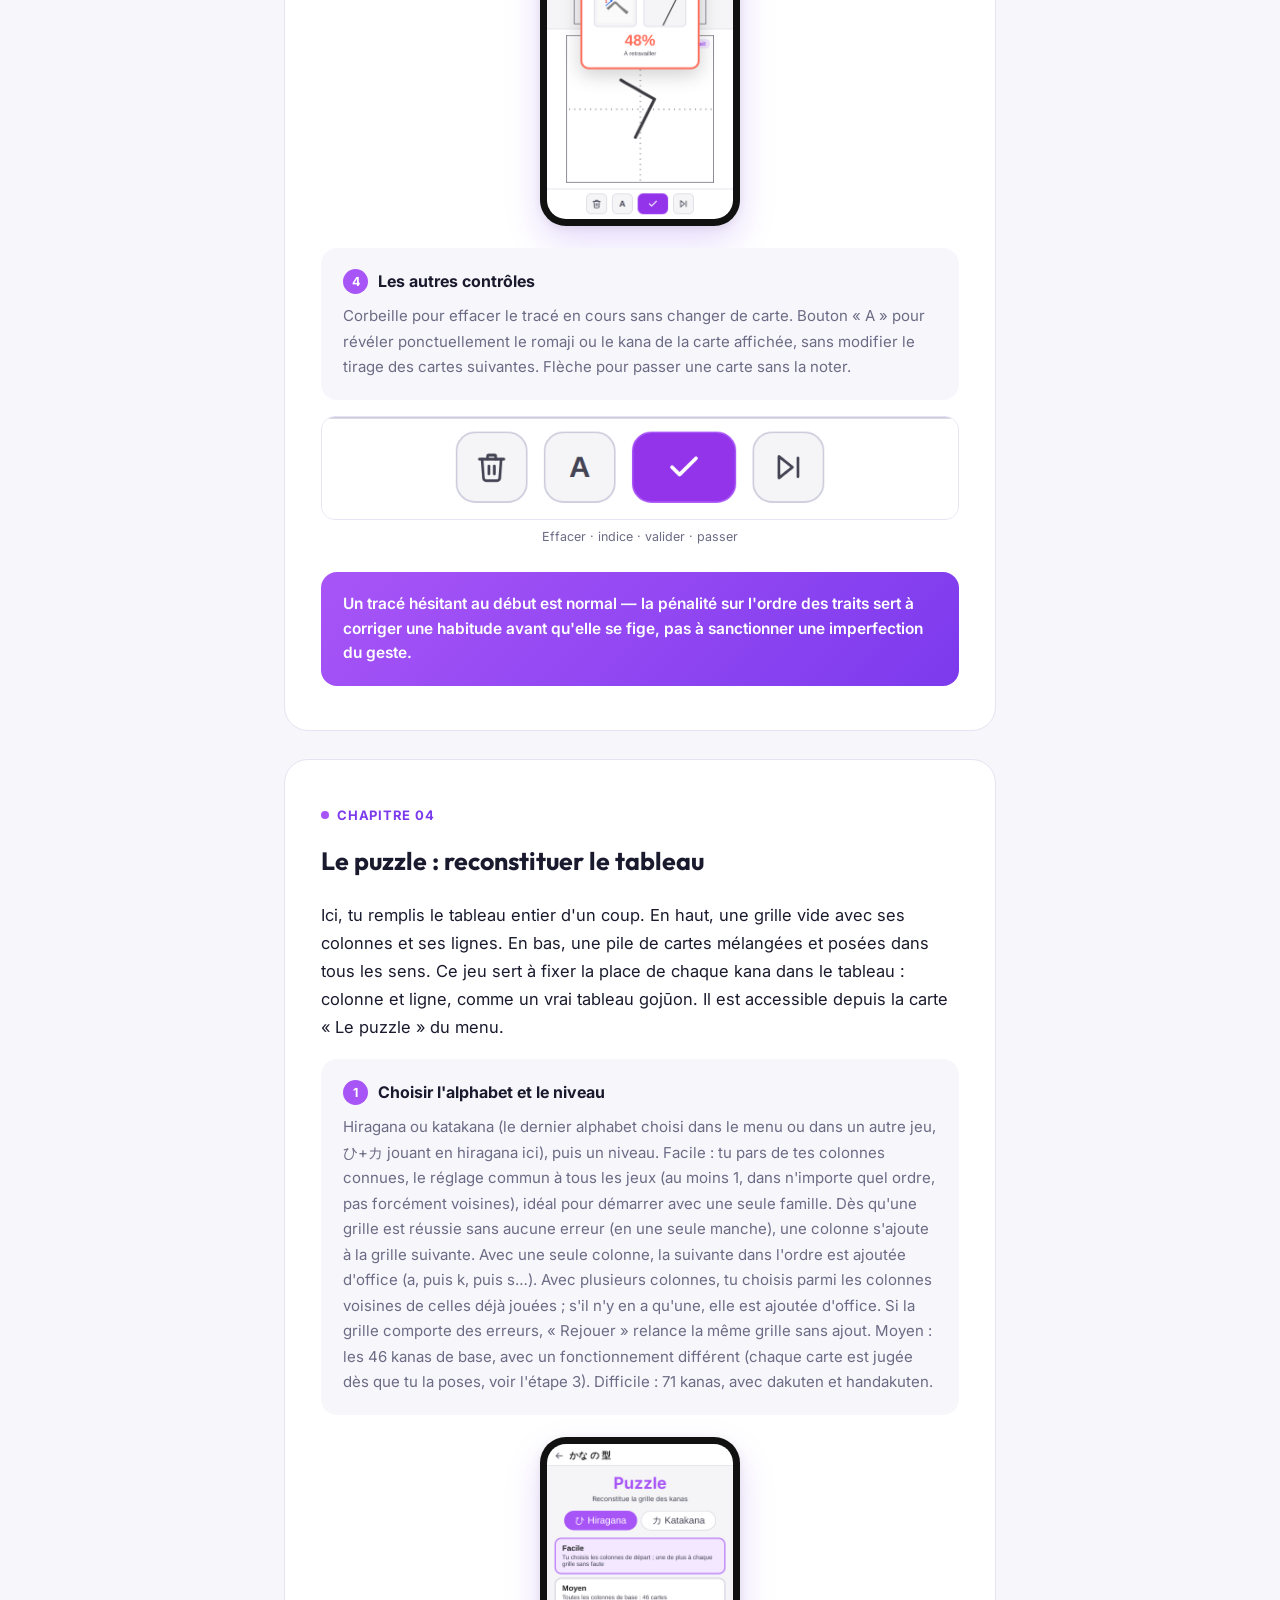
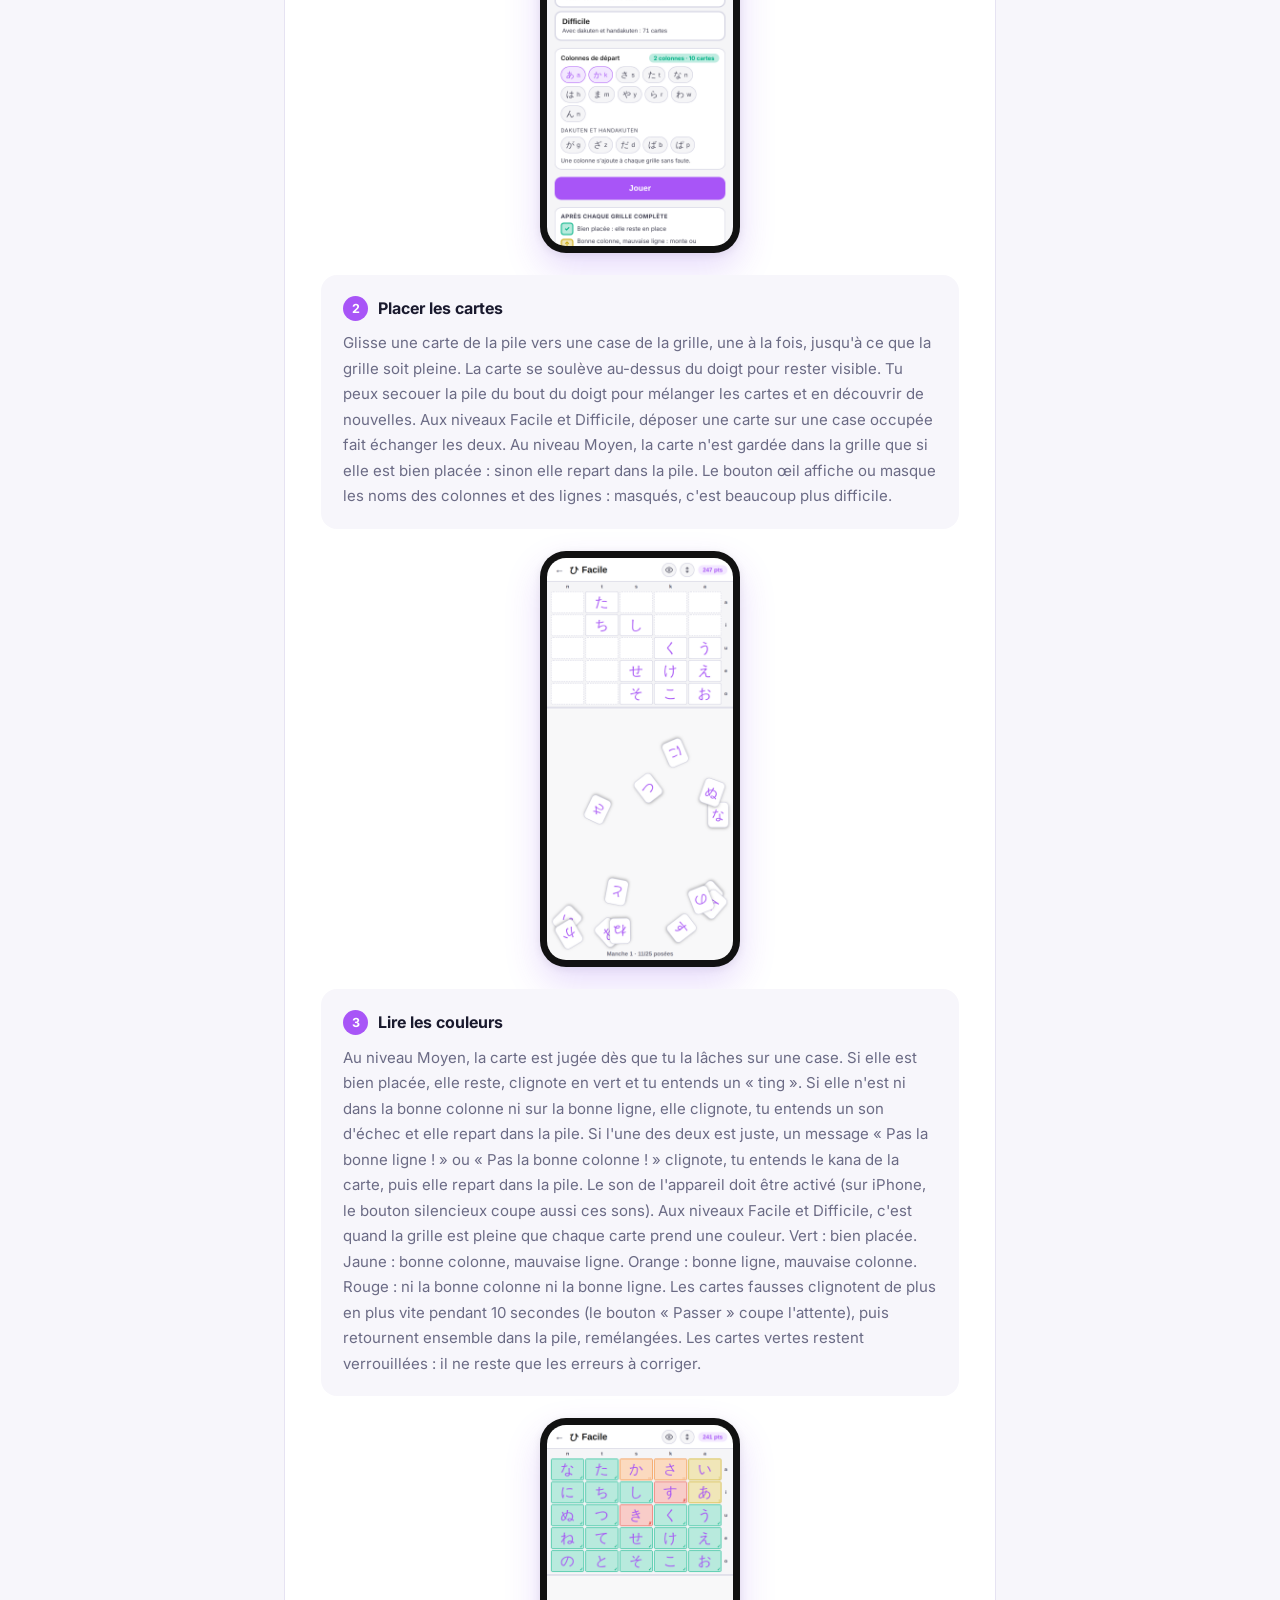
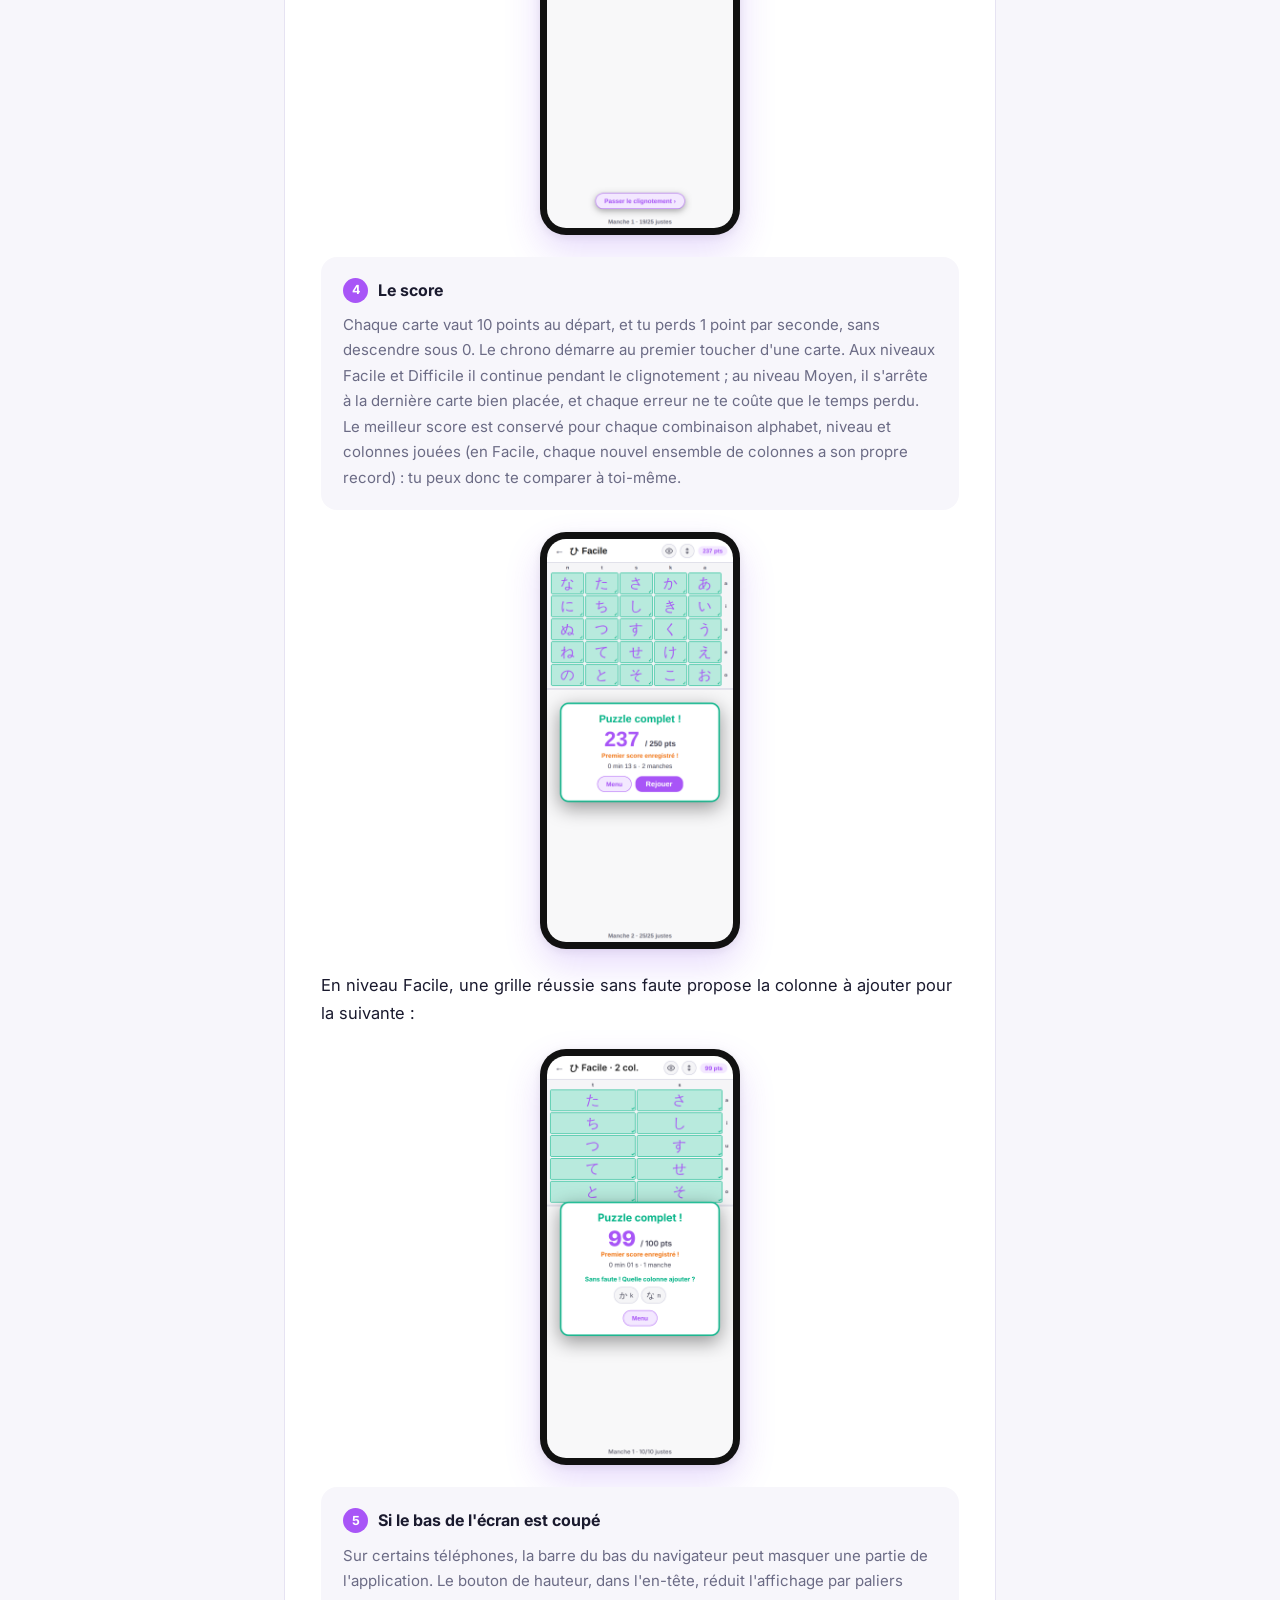
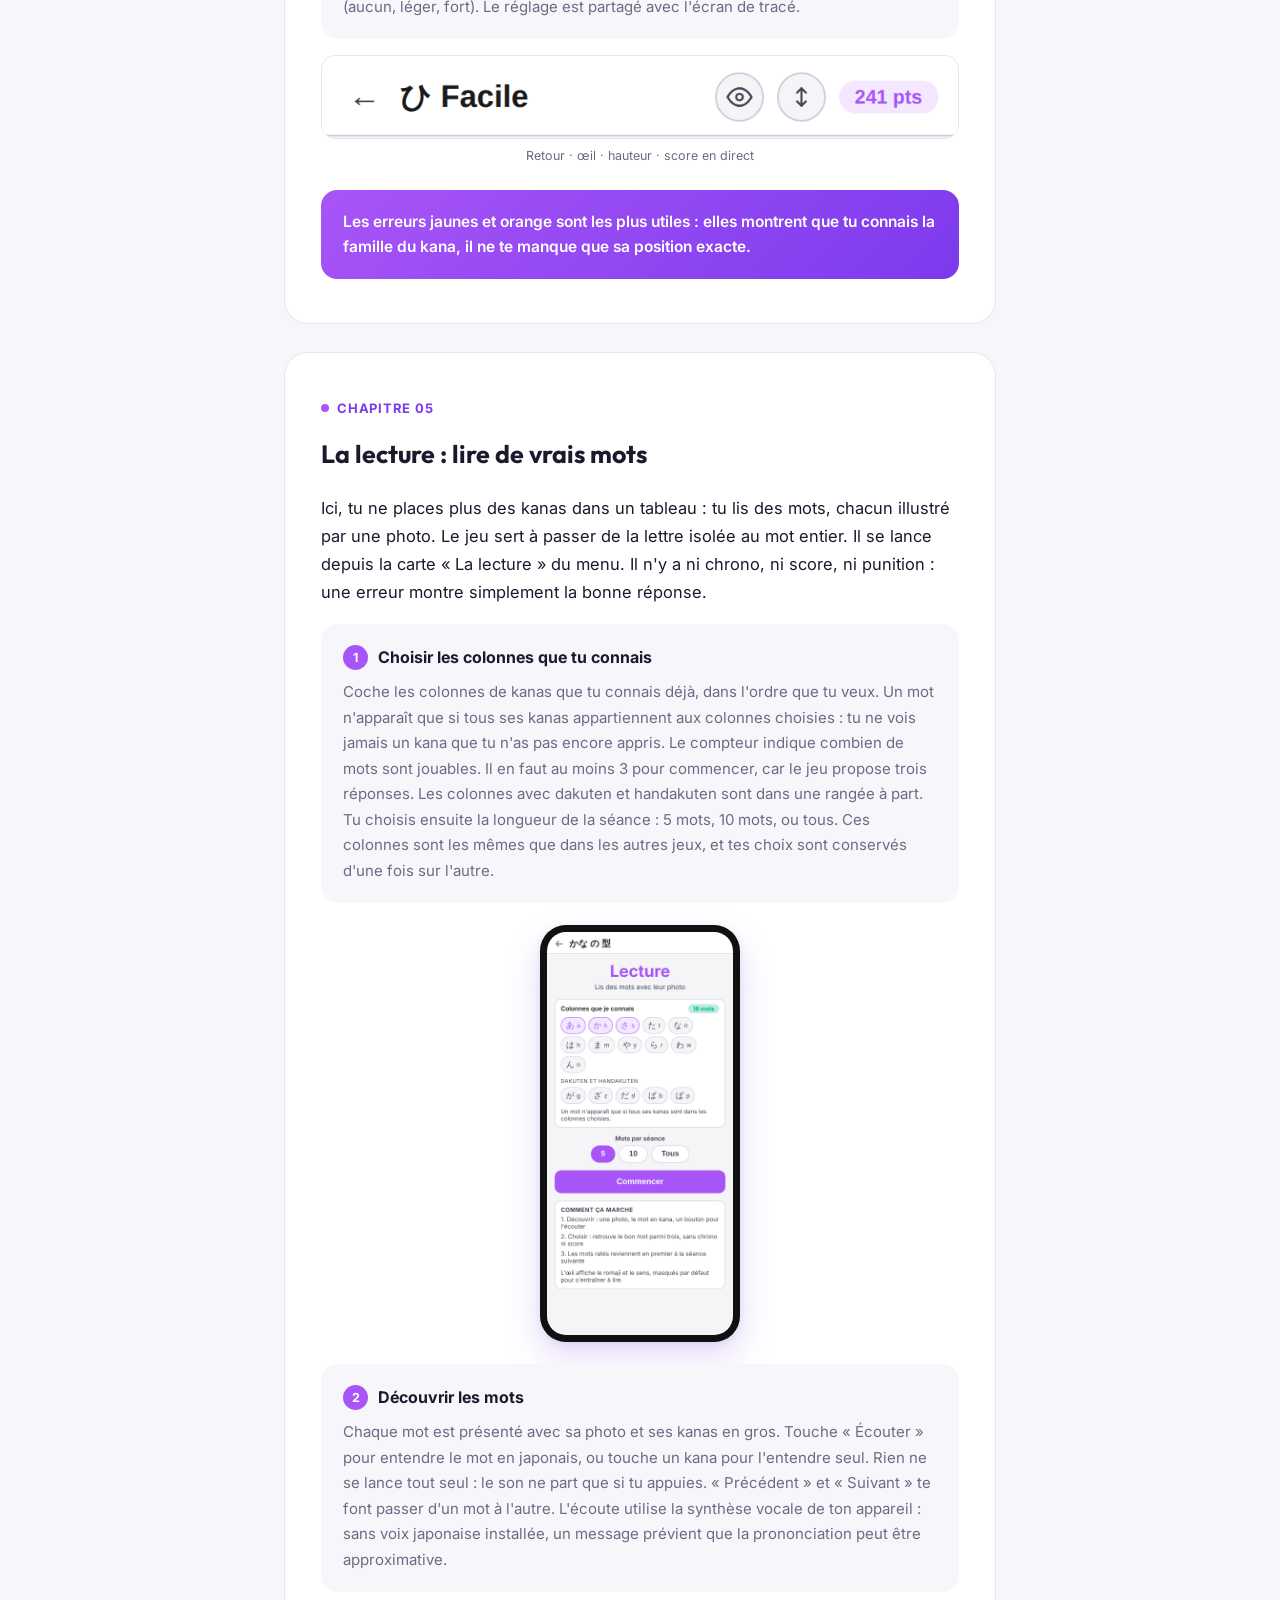
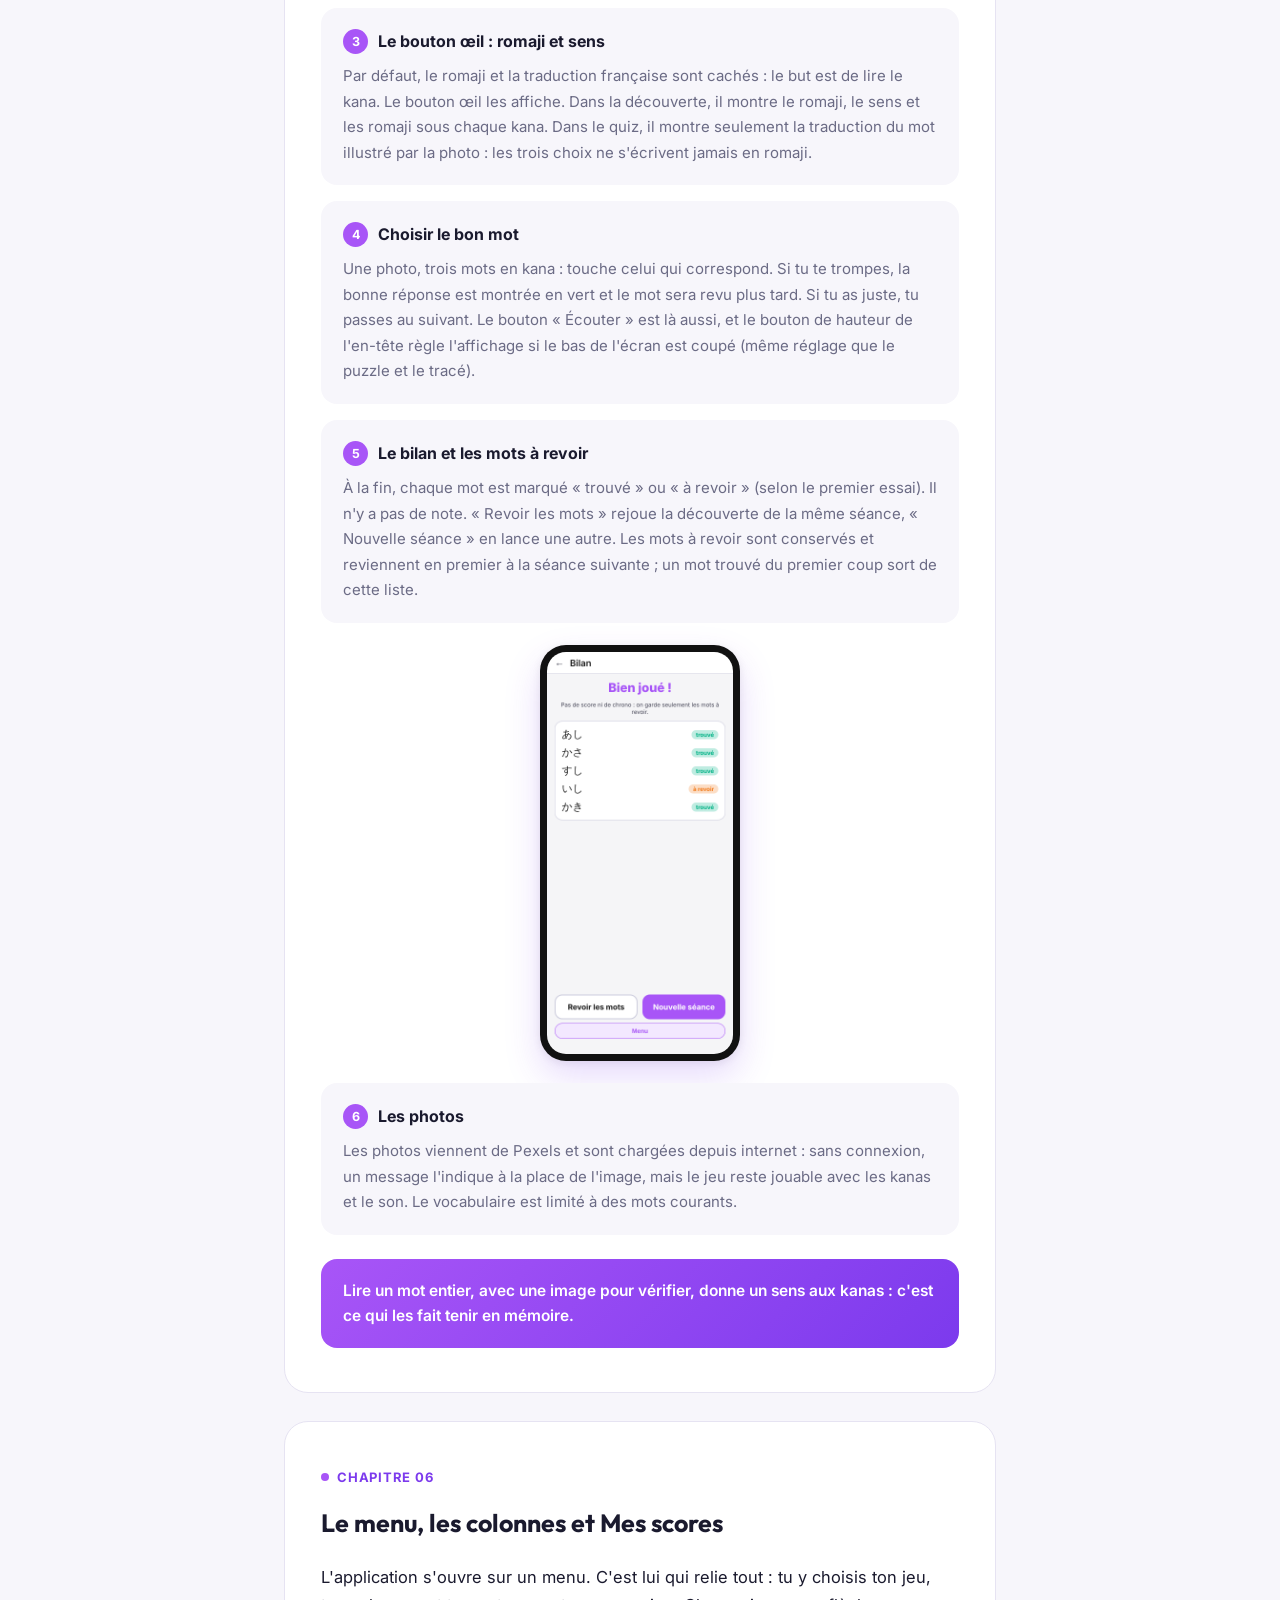
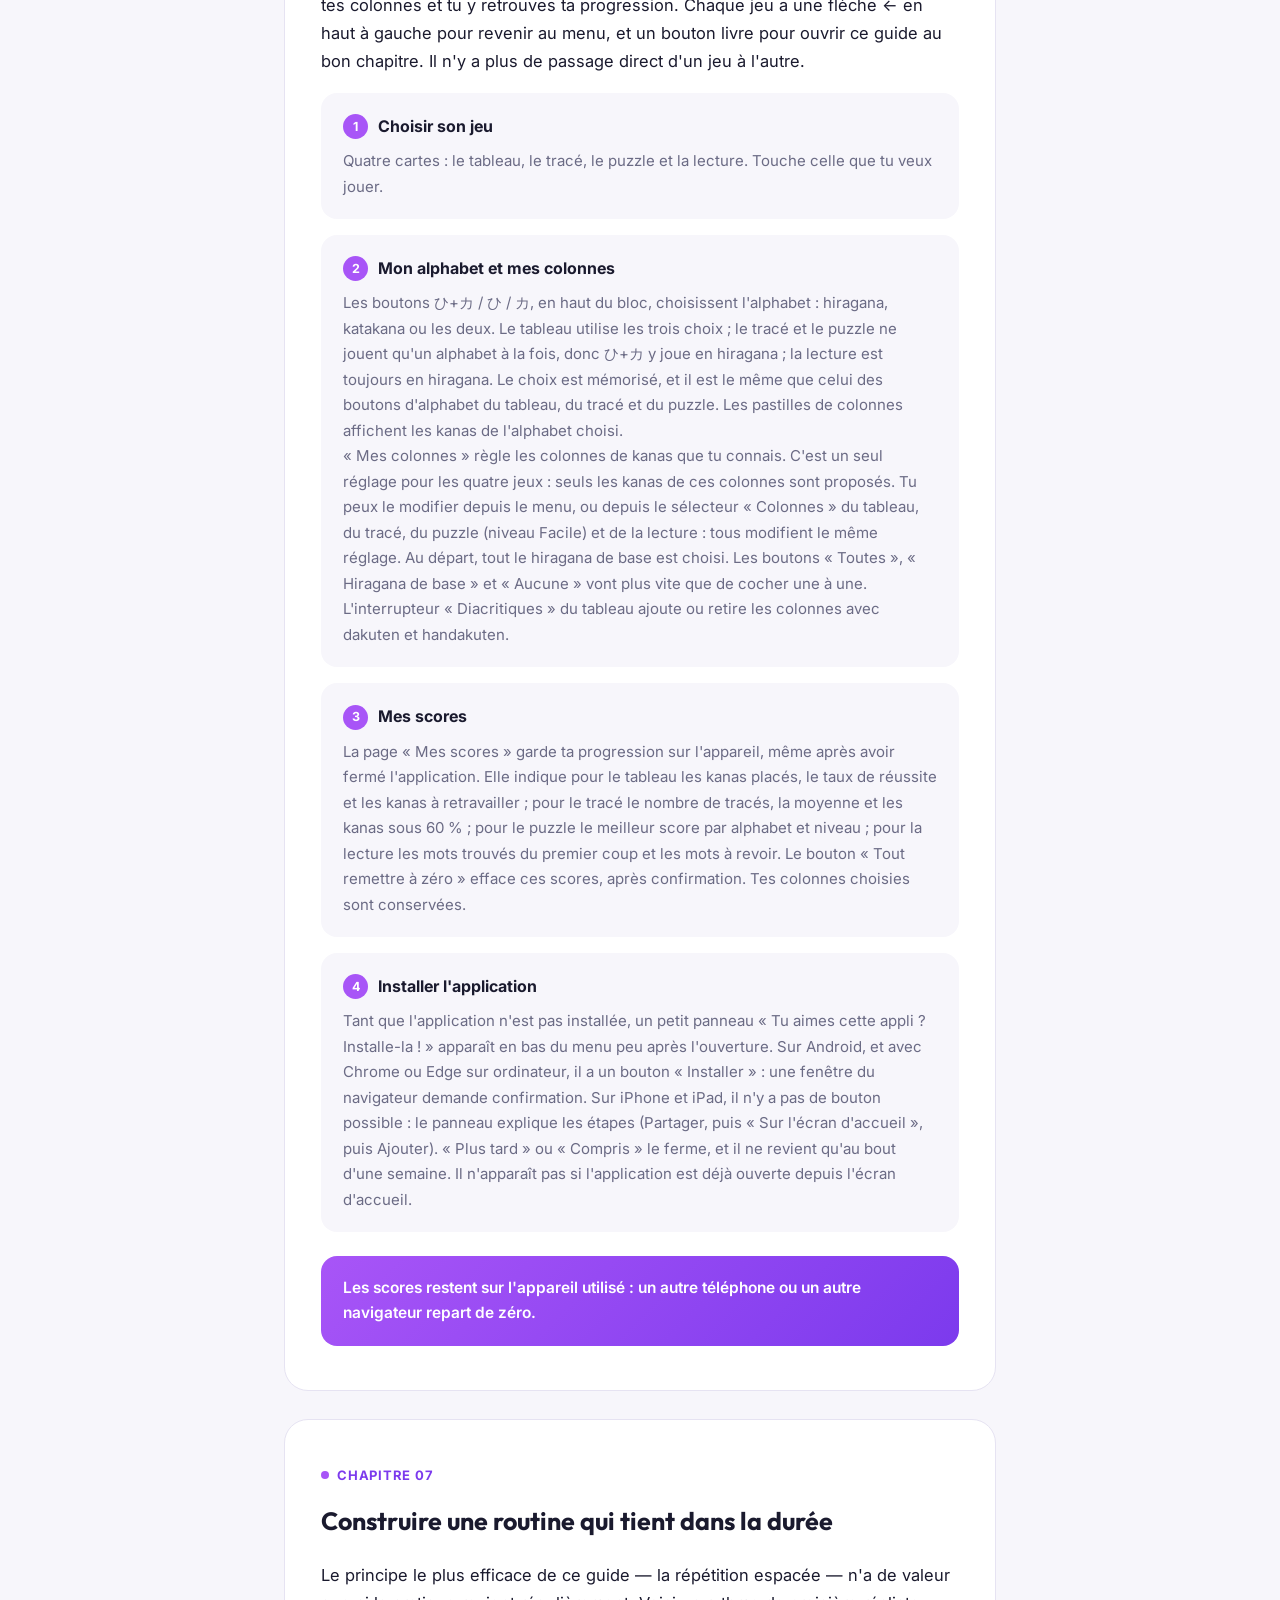
==== commit 03b730b5: "v71 : panneau d'installation de l'application sur le menu (bouton Android/ordinateur, tuto iOS), gui" ====
--- a/guide/index.html
+++ b/guide/index.html
@@ -148,7 +148,7 @@
 
       <div class="lever-card">
         <div class="lever-title"><span class="lever-num">1</span>Choisir ce que tu révises</div>
-        <p>Les boutons ひ+カ / ひ / カ activent l'hiragana, le katakana, ou les deux à la fois. Le bouton « Colonnes ▾ » limite le tirage à une ou plusieurs colonnes précises du tableau — c'est le réglage le plus utile en phase d'apprentissage, pour répéter une famille de sons jusqu'à ce qu'elle soit acquise. Ce choix de colonnes est le même pour tous les jeux et se règle aussi depuis le menu (chapitre 06).</p>
+        <p>Les boutons ひ+カ / ひ / カ activent l'hiragana, le katakana, ou les deux à la fois. Ce choix d'alphabet est le même pour tous les jeux : il se règle aussi depuis le menu (chapitre 06), et le tracé et le puzzle reprennent le dernier alphabet choisi (ひ+カ y joue en hiragana, car ces deux jeux ne proposent qu'un alphabet à la fois). Le bouton « Colonnes ▾ » limite le tirage à une ou plusieurs colonnes précises du tableau — c'est le réglage le plus utile en phase d'apprentissage, pour répéter une famille de sons jusqu'à ce qu'elle soit acquise. Ce choix de colonnes est le même pour tous les jeux et se règle aussi depuis le menu (chapitre 06).</p>
       </div>
       <div class="crop-card"><img src="img/index_header.png" alt="Mode"></div>
       <div class="crop-label">ひ+カ / ひ / カ — en haut de l'écran</div>
@@ -158,6 +158,7 @@
       <div class="lever-card">
         <div class="lever-title"><span class="lever-num">2</span>Répondre à une carte</div>
         <p>Deux façons de répondre : glisser-déposer la carte vers la bonne case du tableau, ou la sélectionner d'un tap puis taper la case cible. Un double-tap sur la carte la retourne pour révéler son romaji sans valider de réponse — utile pour vérifier une intuition sans casser le score.</p>
+        <p>Quand la grille compte beaucoup de colonnes (par exemple avec les diacritiques), les cases sont petites pour tenir sur un seul écran. Pendant que tu glisses une carte, toute la grille s'agrandit autour de ton doigt, ce qui facilite la dépose : la case visée se met en surbrillance, et la grille reprend sa taille normale quand tu lâches la carte.</p>
       </div>
 
       <div class="lever-card">
@@ -183,7 +184,7 @@
 
       <div class="lever-card">
         <div class="lever-title"><span class="lever-num">1</span>Choisir le mode d'entraînement</div>
-        <p>ひ / カ basculent entre hiragana et katakana. Les colonnes proposées sont celles que tu as choisies pour tous les jeux (bouton « Colonnes ▾ » ou menu). « Mode romaji » force l'affichage du romaji à la place du kana, pour t'entraîner à écrire un son sans aucun repère visuel : une difficulté à activer une fois la lecture acquise (sans cette option, environ 30% des cartes l'affichent déjà au hasard, pour t'y habituer progressivement). Les boutons 10 / 20 / 30 / Tout fixent la longueur de la session.</p>
+        <p>ひ / カ basculent entre hiragana et katakana (le choix est partagé avec les autres jeux et le menu). Les colonnes proposées sont celles que tu as choisies pour tous les jeux (bouton « Colonnes ▾ » ou menu). « Mode romaji » force l'affichage du romaji à la place du kana, pour t'entraîner à écrire un son sans aucun repère visuel : une difficulté à activer une fois la lecture acquise (sans cette option, environ 30% des cartes l'affichent déjà au hasard, pour t'y habituer progressivement). Les boutons 10 / 20 / 30 / Tout fixent la longueur de la session.</p>
       </div>
       <div class="crop-card"><img src="img/trace_romajibar.png" alt="Mode romaji et longueur"></div>
       <div class="crop-label">Mode romaji, longueur de session</div>
@@ -217,13 +218,13 @@
 
       <div class="lever-card">
         <div class="lever-title"><span class="lever-num">1</span>Choisir l'alphabet et le niveau</div>
-        <p>Hiragana ou katakana, puis un niveau. Facile : tu pars de tes colonnes connues, le réglage commun à tous les jeux (au moins 1, dans n'importe quel ordre, pas forcément voisines), idéal pour démarrer avec une seule famille. Dès qu'une grille est réussie sans aucune erreur (en une seule manche), une colonne s'ajoute à la grille suivante. Avec une seule colonne, la suivante dans l'ordre est ajoutée d'office (a, puis k, puis s…). Avec plusieurs colonnes, tu choisis parmi les colonnes voisines de celles déjà jouées ; s'il n'y en a qu'une, elle est ajoutée d'office. Si la grille comporte des erreurs, « Rejouer » relance la même grille sans ajout. Moyen : les 46 kanas de base, avec un fonctionnement différent (chaque carte est jugée dès que tu la poses, voir l'étape 3). Difficile : 71 kanas, avec dakuten et handakuten.</p>
+        <p>Hiragana ou katakana (le dernier alphabet choisi dans le menu ou dans un autre jeu, ひ+カ jouant en hiragana ici), puis un niveau. Facile : tu pars de tes colonnes connues, le réglage commun à tous les jeux (au moins 1, dans n'importe quel ordre, pas forcément voisines), idéal pour démarrer avec une seule famille. Dès qu'une grille est réussie sans aucune erreur (en une seule manche), une colonne s'ajoute à la grille suivante. Avec une seule colonne, la suivante dans l'ordre est ajoutée d'office (a, puis k, puis s…). Avec plusieurs colonnes, tu choisis parmi les colonnes voisines de celles déjà jouées ; s'il n'y en a qu'une, elle est ajoutée d'office. Si la grille comporte des erreurs, « Rejouer » relance la même grille sans ajout. Moyen : les 46 kanas de base, avec un fonctionnement différent (chaque carte est jugée dès que tu la poses, voir l'étape 3). Difficile : 71 kanas, avec dakuten et handakuten.</p>
       </div>
       <div class="phone"><img src="img/puzzle_select.png" alt="Sélection du puzzle"></div>
 
       <div class="lever-card">
         <div class="lever-title"><span class="lever-num">2</span>Placer les cartes</div>
-        <p>Glisse une carte de la pile vers une case de la grille, une à la fois, jusqu'à ce que la grille soit pleine. La carte se soulève au-dessus du doigt pour rester visible. Tu peux secouer la pile du bout du doigt pour mélanger les cartes et en découvrir de nouvelles. Déposer une carte sur une case occupée fait échanger les deux. Le bouton œil affiche ou masque les noms des colonnes et des lignes : masqués, c'est beaucoup plus difficile.</p>
+        <p>Glisse une carte de la pile vers une case de la grille, une à la fois, jusqu'à ce que la grille soit pleine. La carte se soulève au-dessus du doigt pour rester visible. Tu peux secouer la pile du bout du doigt pour mélanger les cartes et en découvrir de nouvelles. Aux niveaux Facile et Difficile, déposer une carte sur une case occupée fait échanger les deux. Au niveau Moyen, la carte n'est gardée dans la grille que si elle est bien placée : sinon elle repart dans la pile. Le bouton œil affiche ou masque les noms des colonnes et des lignes : masqués, c'est beaucoup plus difficile.</p>
       </div>
       <div class="phone"><img src="img/puzzle_placing.png" alt="Placement des cartes"></div>
 
@@ -235,7 +236,7 @@
 
       <div class="lever-card">
         <div class="lever-title"><span class="lever-num">4</span>Le score</div>
-        <p>Chaque carte vaut 10 points au départ, et tu perds 1 point par seconde, sans descendre sous 0. Le chrono démarre au premier toucher d'une carte et continue pendant le clignotement. Le meilleur score est conservé pour chaque combinaison alphabet, niveau et colonnes jouées (en Facile, chaque nouvel ensemble de colonnes a son propre record) : tu peux donc te comparer à toi-même.</p>
+        <p>Chaque carte vaut 10 points au départ, et tu perds 1 point par seconde, sans descendre sous 0. Le chrono démarre au premier toucher d'une carte. Aux niveaux Facile et Difficile il continue pendant le clignotement ; au niveau Moyen, il s'arrête à la dernière carte bien placée, et chaque erreur ne te coûte que le temps perdu. Le meilleur score est conservé pour chaque combinaison alphabet, niveau et colonnes jouées (en Facile, chaque nouvel ensemble de colonnes a son propre record) : tu peux donc te comparer à toi-même.</p>
       </div>
       <div class="phone"><img src="img/puzzle_win.png" alt="Puzzle complet"></div>
       <p class="intro">En niveau Facile, une grille réussie sans faute propose la colonne à ajouter pour la suivante :</p>
@@ -302,13 +303,19 @@
       </div>
 
       <div class="lever-card">
-        <div class="lever-title"><span class="lever-num">2</span>Mes colonnes</div>
+        <div class="lever-title"><span class="lever-num">2</span>Mon alphabet et mes colonnes</div>
+        <p>Les boutons ひ+カ / ひ / カ, en haut du bloc, choisissent l'alphabet : hiragana, katakana ou les deux. Le tableau utilise les trois choix ; le tracé et le puzzle ne jouent qu'un alphabet à la fois, donc ひ+カ y joue en hiragana ; la lecture est toujours en hiragana. Le choix est mémorisé, et il est le même que celui des boutons d'alphabet du tableau, du tracé et du puzzle. Les pastilles de colonnes affichent les kanas de l'alphabet choisi.</p>
         <p>« Mes colonnes » règle les colonnes de kanas que tu connais. C'est un seul réglage pour les quatre jeux : seuls les kanas de ces colonnes sont proposés. Tu peux le modifier depuis le menu, ou depuis le sélecteur « Colonnes » du tableau, du tracé, du puzzle (niveau Facile) et de la lecture : tous modifient le même réglage. Au départ, tout le hiragana de base est choisi. Les boutons « Toutes », « Hiragana de base » et « Aucune » vont plus vite que de cocher une à une. L'interrupteur « Diacritiques » du tableau ajoute ou retire les colonnes avec dakuten et handakuten.</p>
       </div>
 
       <div class="lever-card">
         <div class="lever-title"><span class="lever-num">3</span>Mes scores</div>
         <p>La page « Mes scores » garde ta progression sur l'appareil, même après avoir fermé l'application. Elle indique pour le tableau les kanas placés, le taux de réussite et les kanas à retravailler ; pour le tracé le nombre de tracés, la moyenne et les kanas sous 60 % ; pour le puzzle le meilleur score par alphabet et niveau ; pour la lecture les mots trouvés du premier coup et les mots à revoir. Le bouton « Tout remettre à zéro » efface ces scores, après confirmation. Tes colonnes choisies sont conservées.</p>
+      </div>
+
+      <div class="lever-card">
+        <div class="lever-title"><span class="lever-num">4</span>Installer l'application</div>
+        <p>Tant que l'application n'est pas installée, un petit panneau « Tu aimes cette appli ? Installe-la ! » apparaît en bas du menu peu après l'ouverture. Sur Android, et avec Chrome ou Edge sur ordinateur, il a un bouton « Installer » : une fenêtre du navigateur demande confirmation. Sur iPhone et iPad, il n'y a pas de bouton possible : le panneau explique les étapes (Partager, puis « Sur l'écran d'accueil », puis Ajouter). « Plus tard » ou « Compris » le ferme, et il ne revient qu'au bout d'une semaine. Il n'apparaît pas si l'application est déjà ouverte depuis l'écran d'accueil.</p>
       </div>
 
       <div class="quote-card">Les scores restent sur l'appareil utilisé : un autre téléphone ou un autre navigateur repart de zéro.</div>
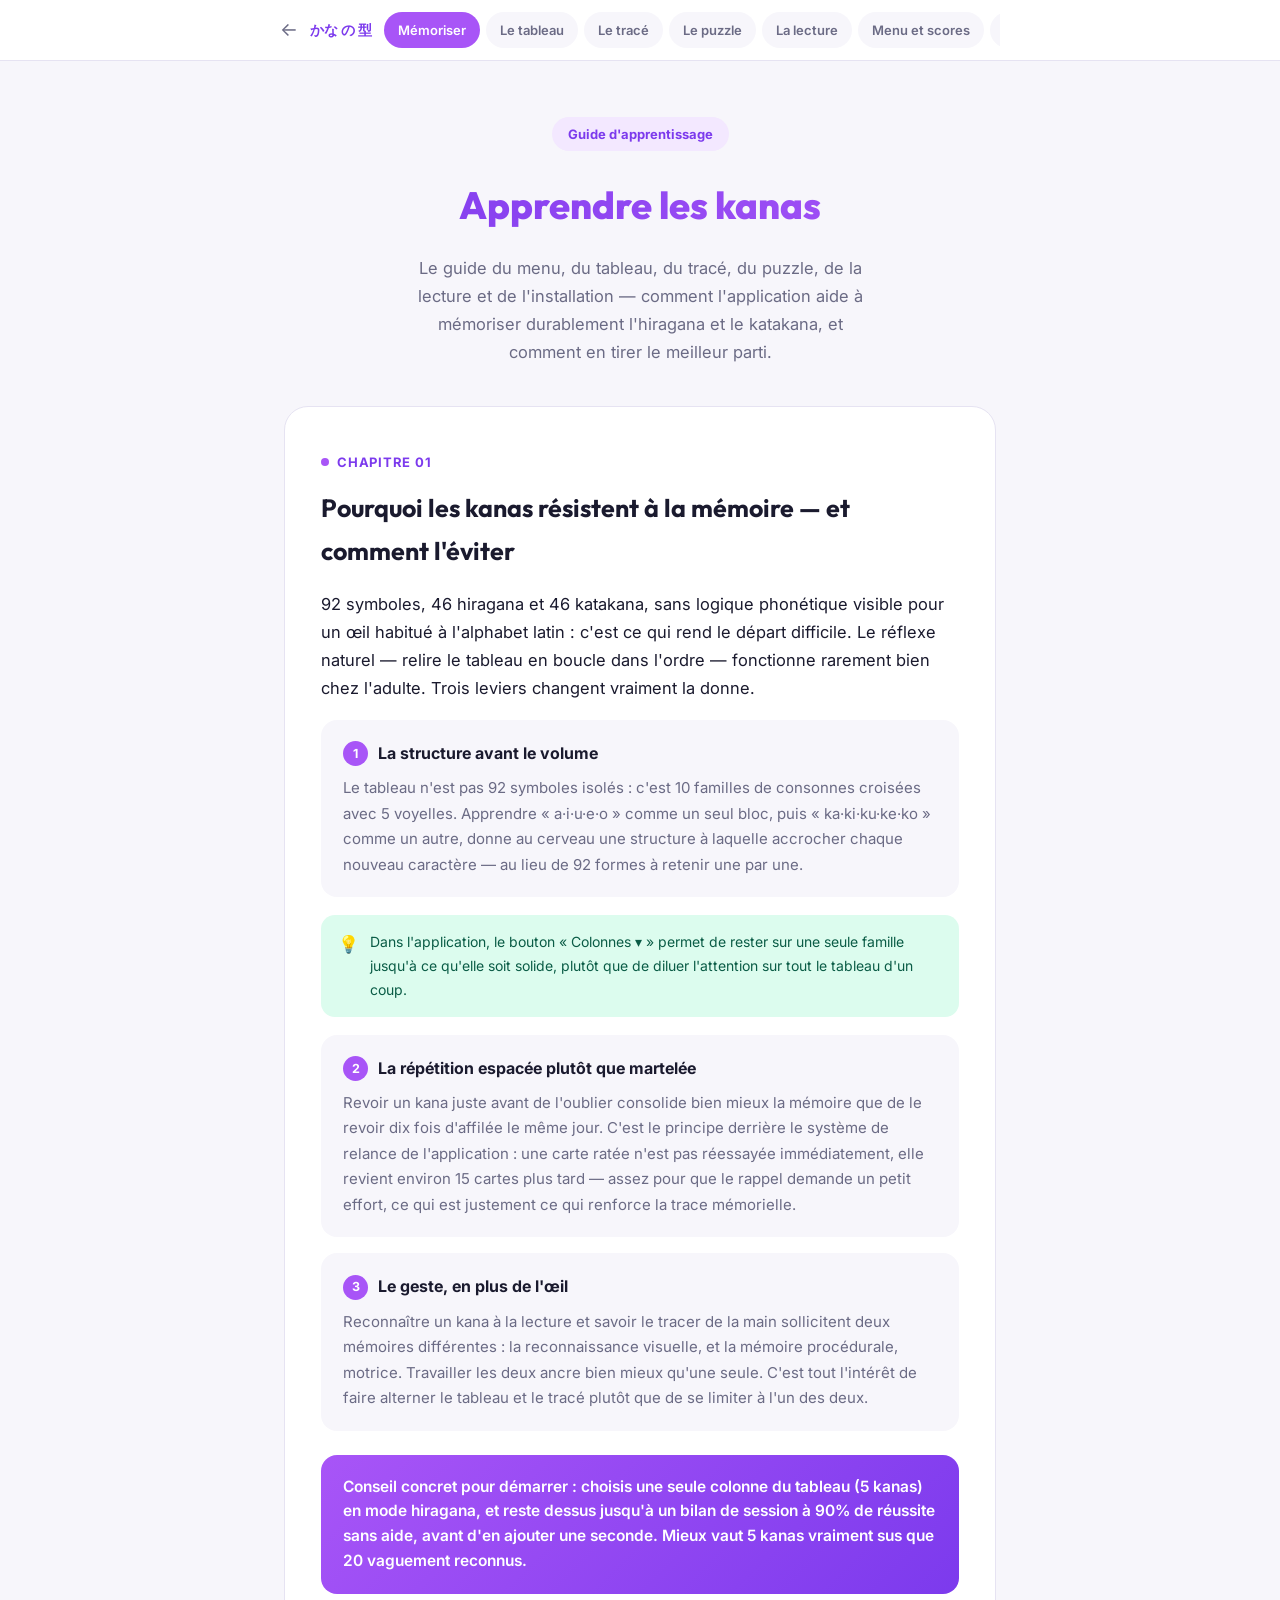
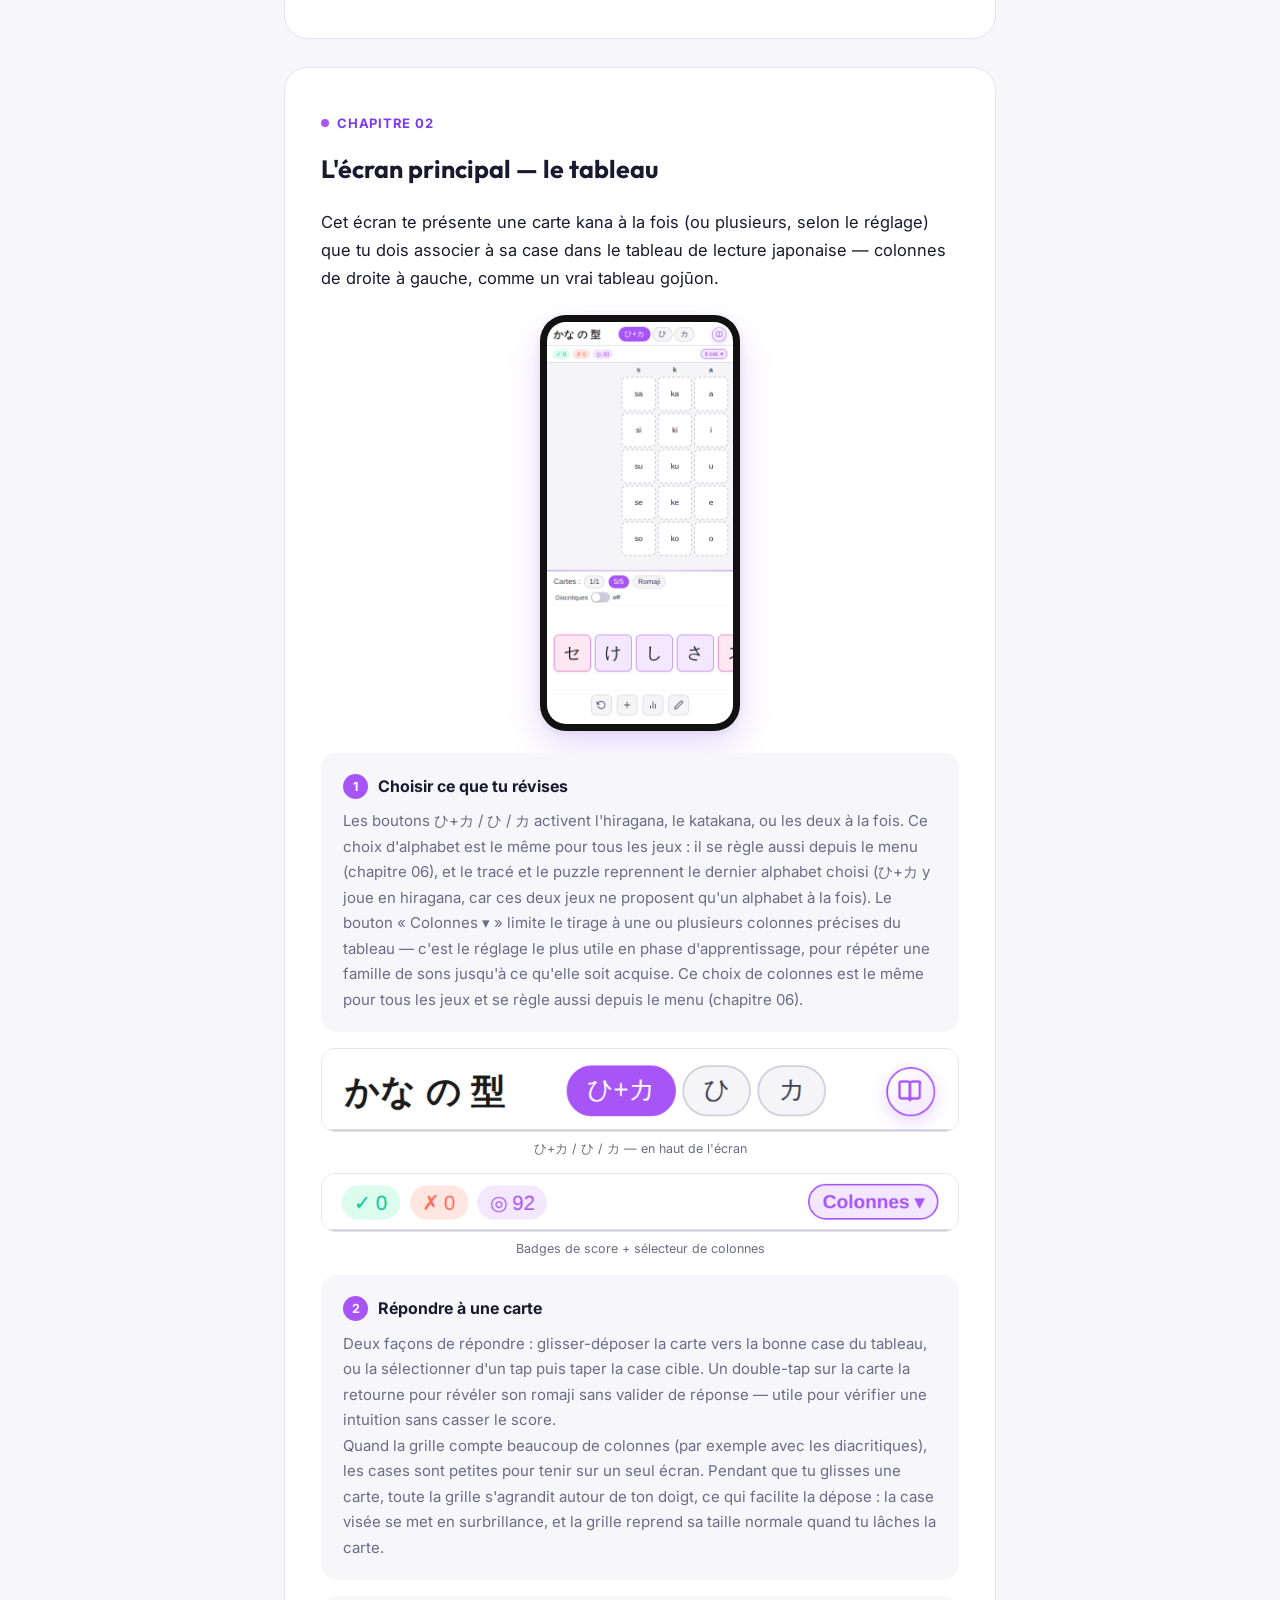
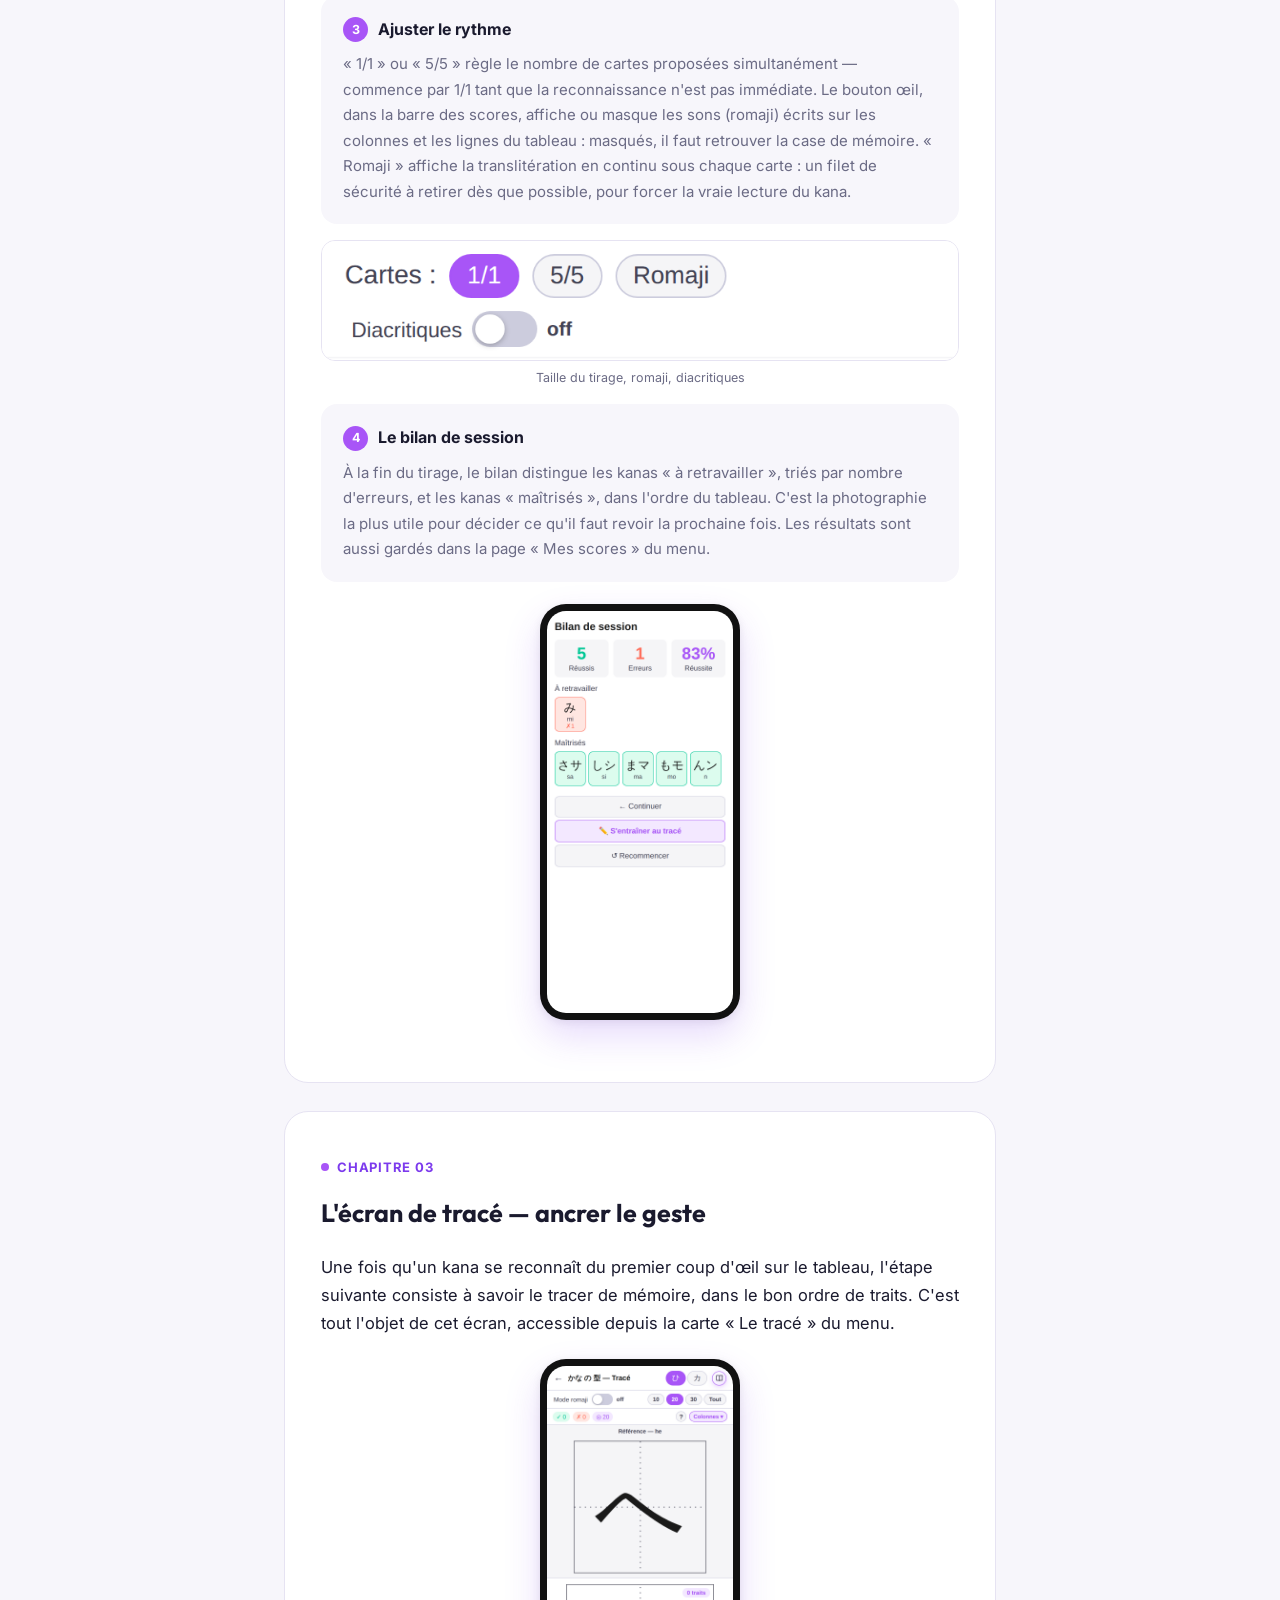
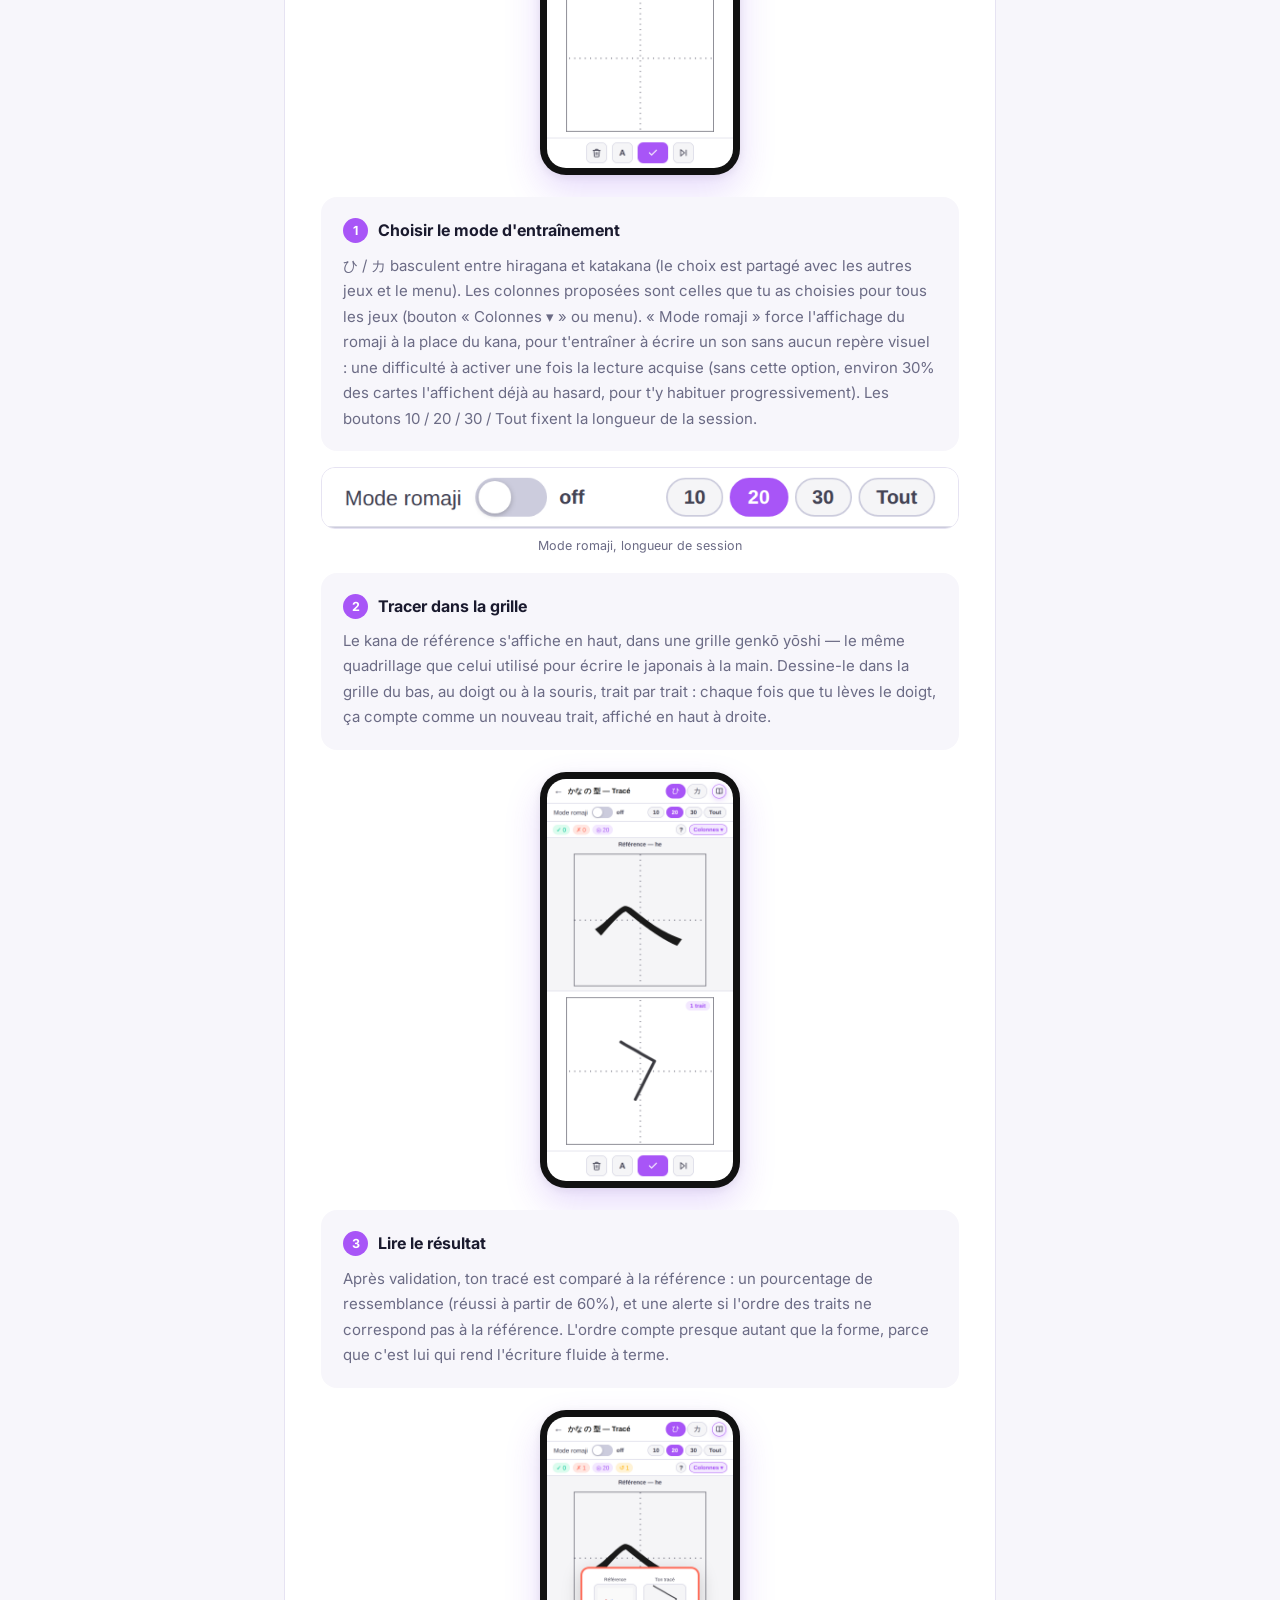
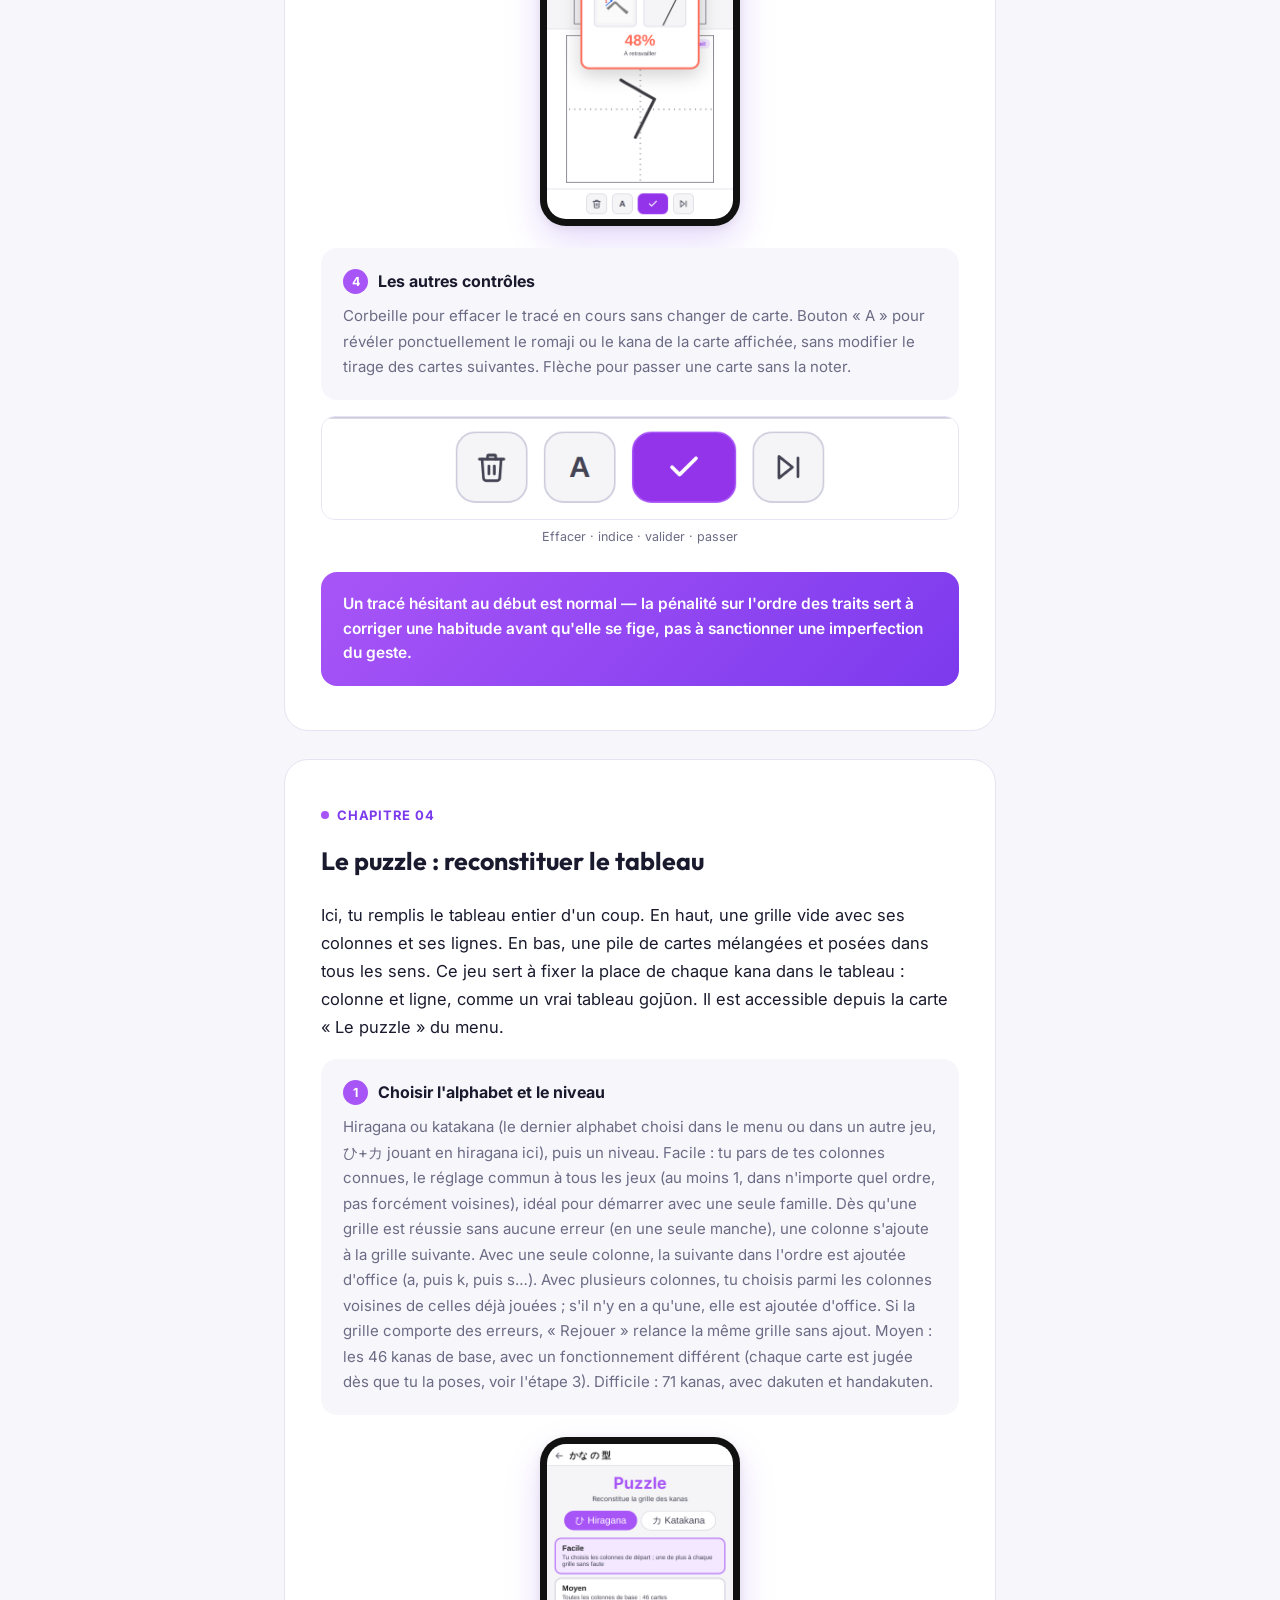
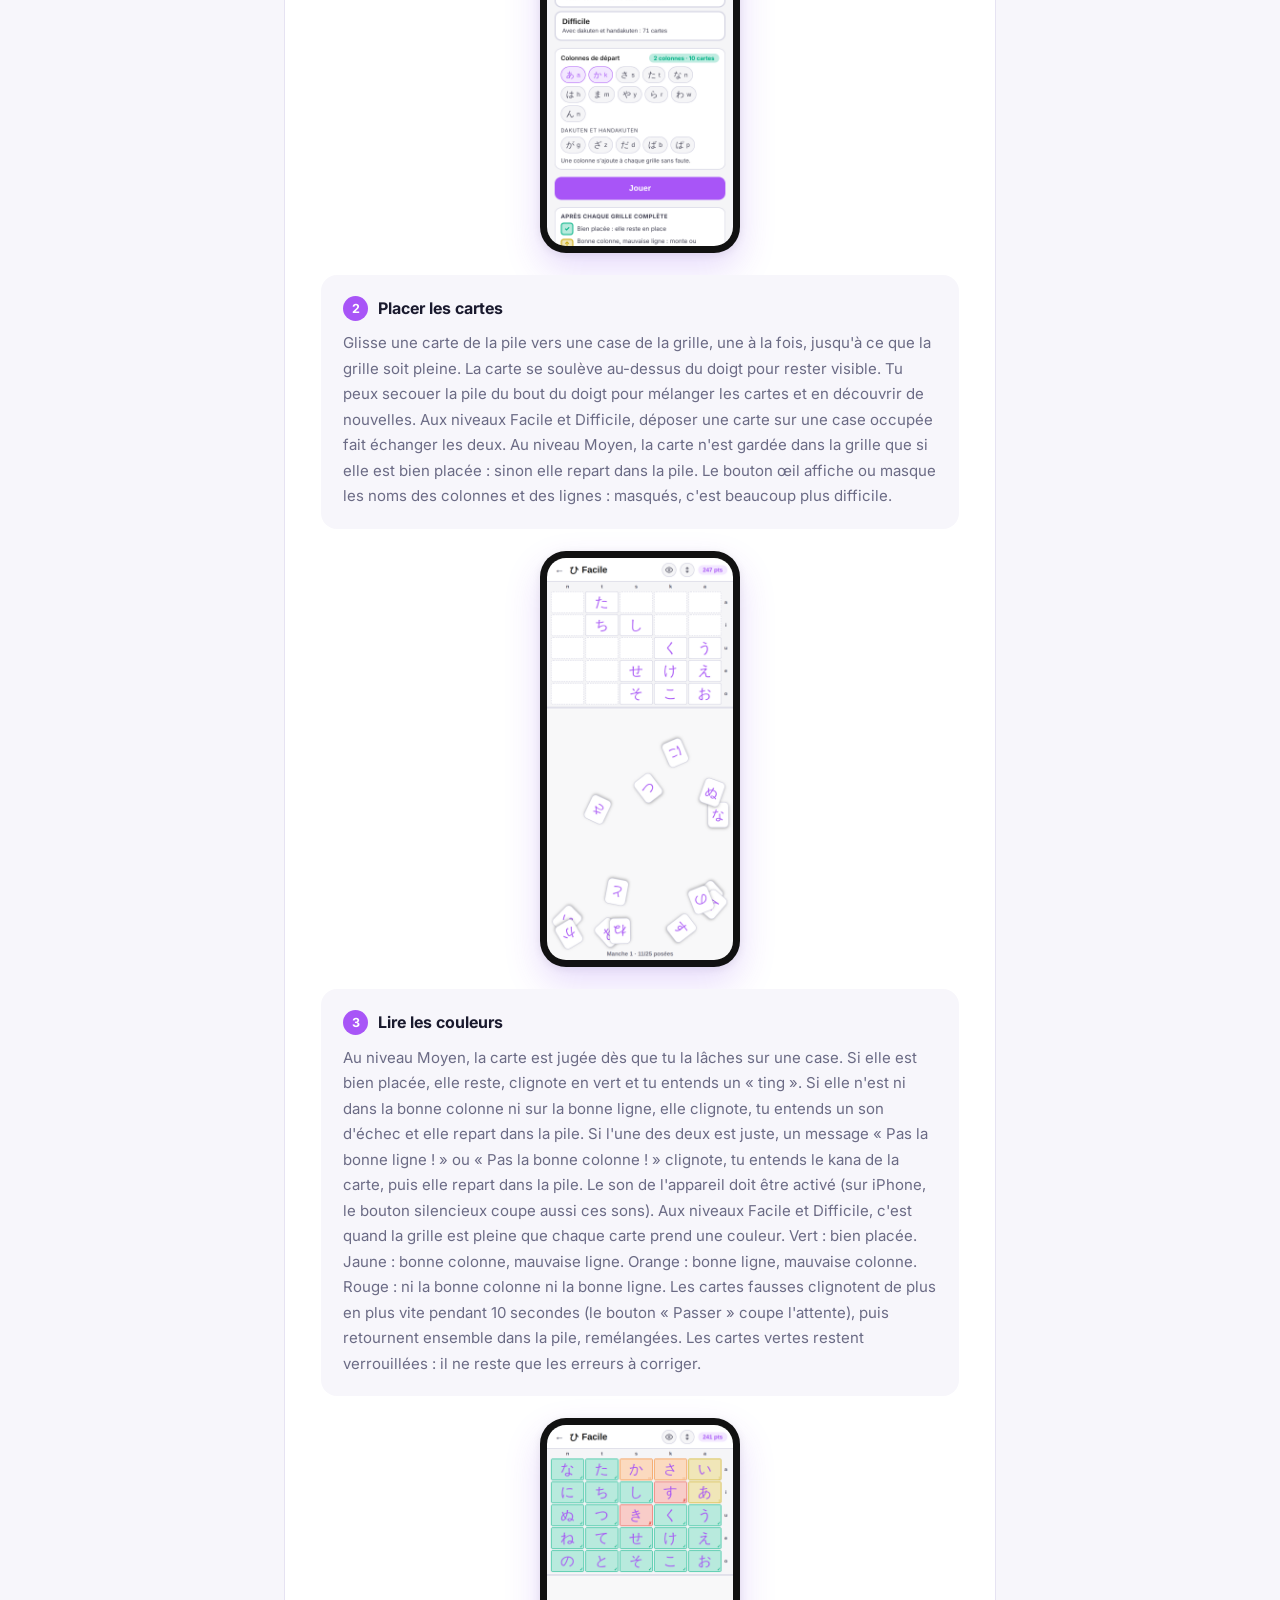
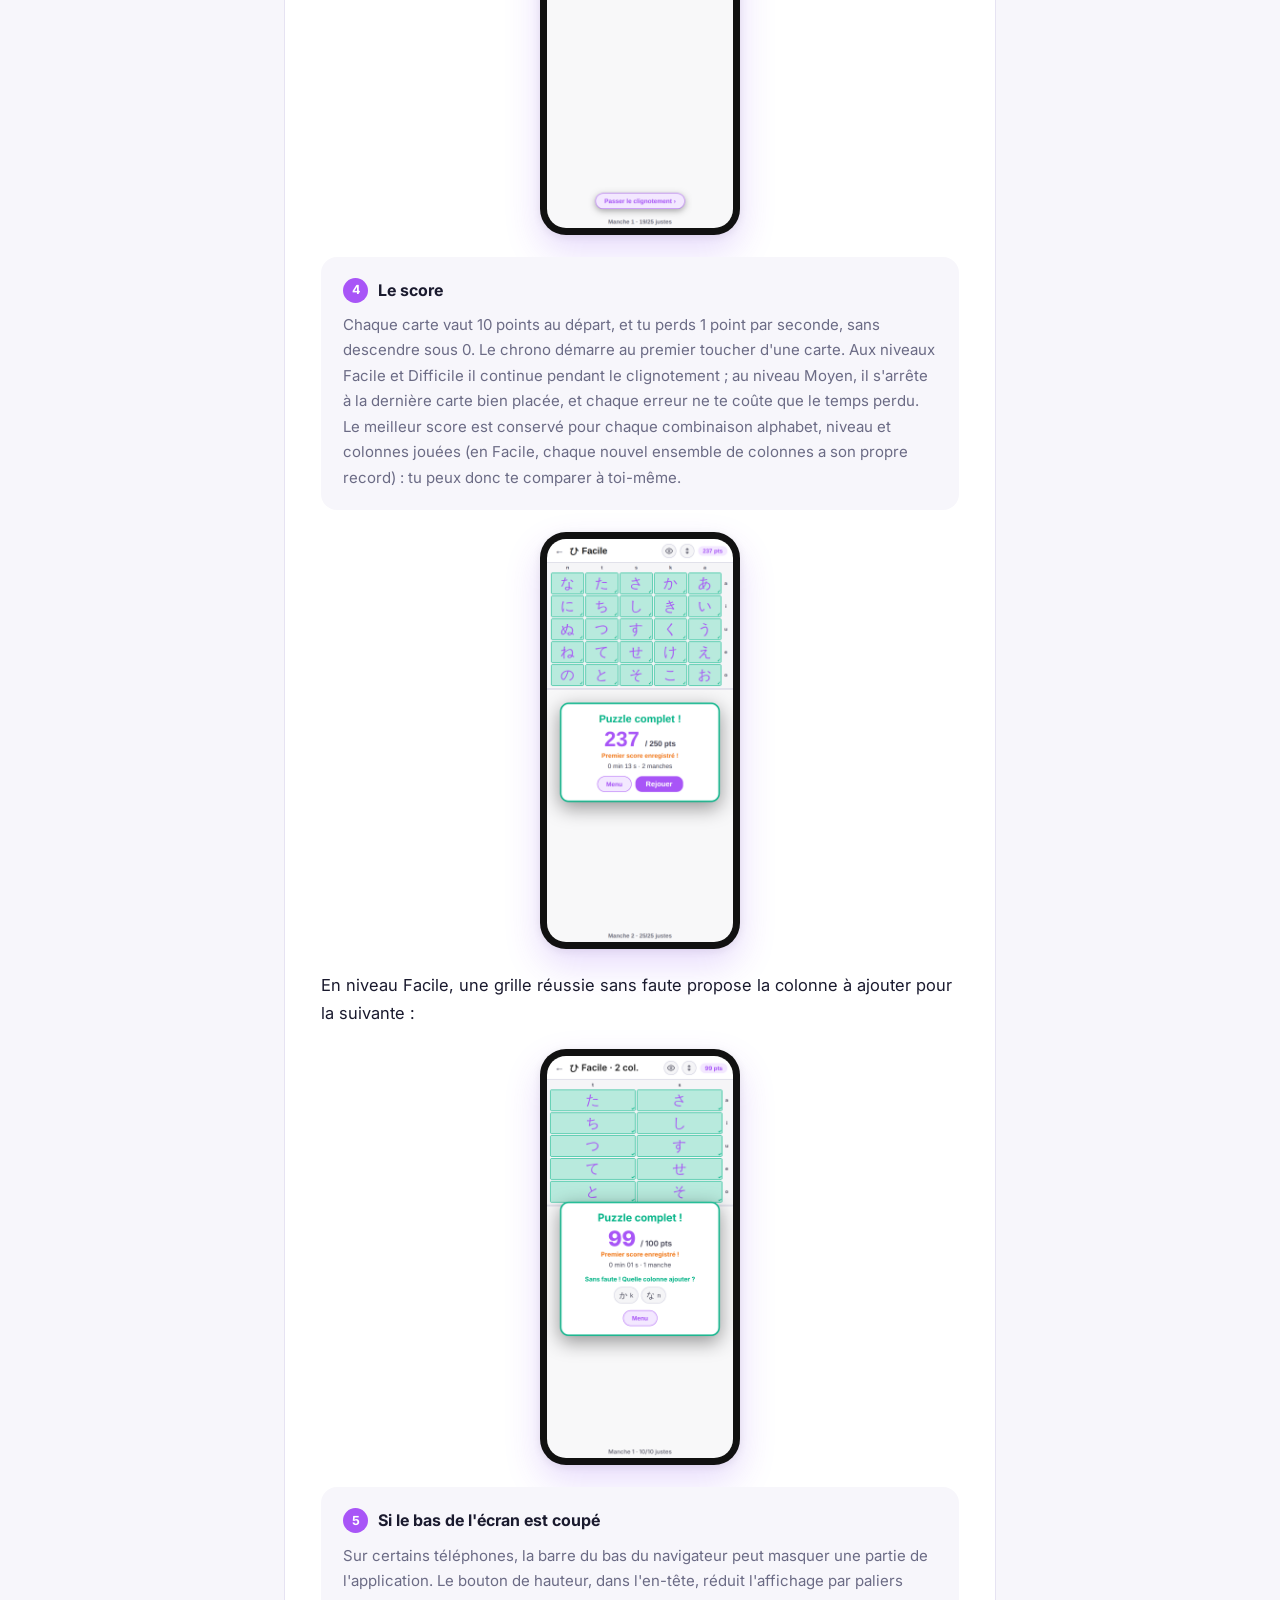
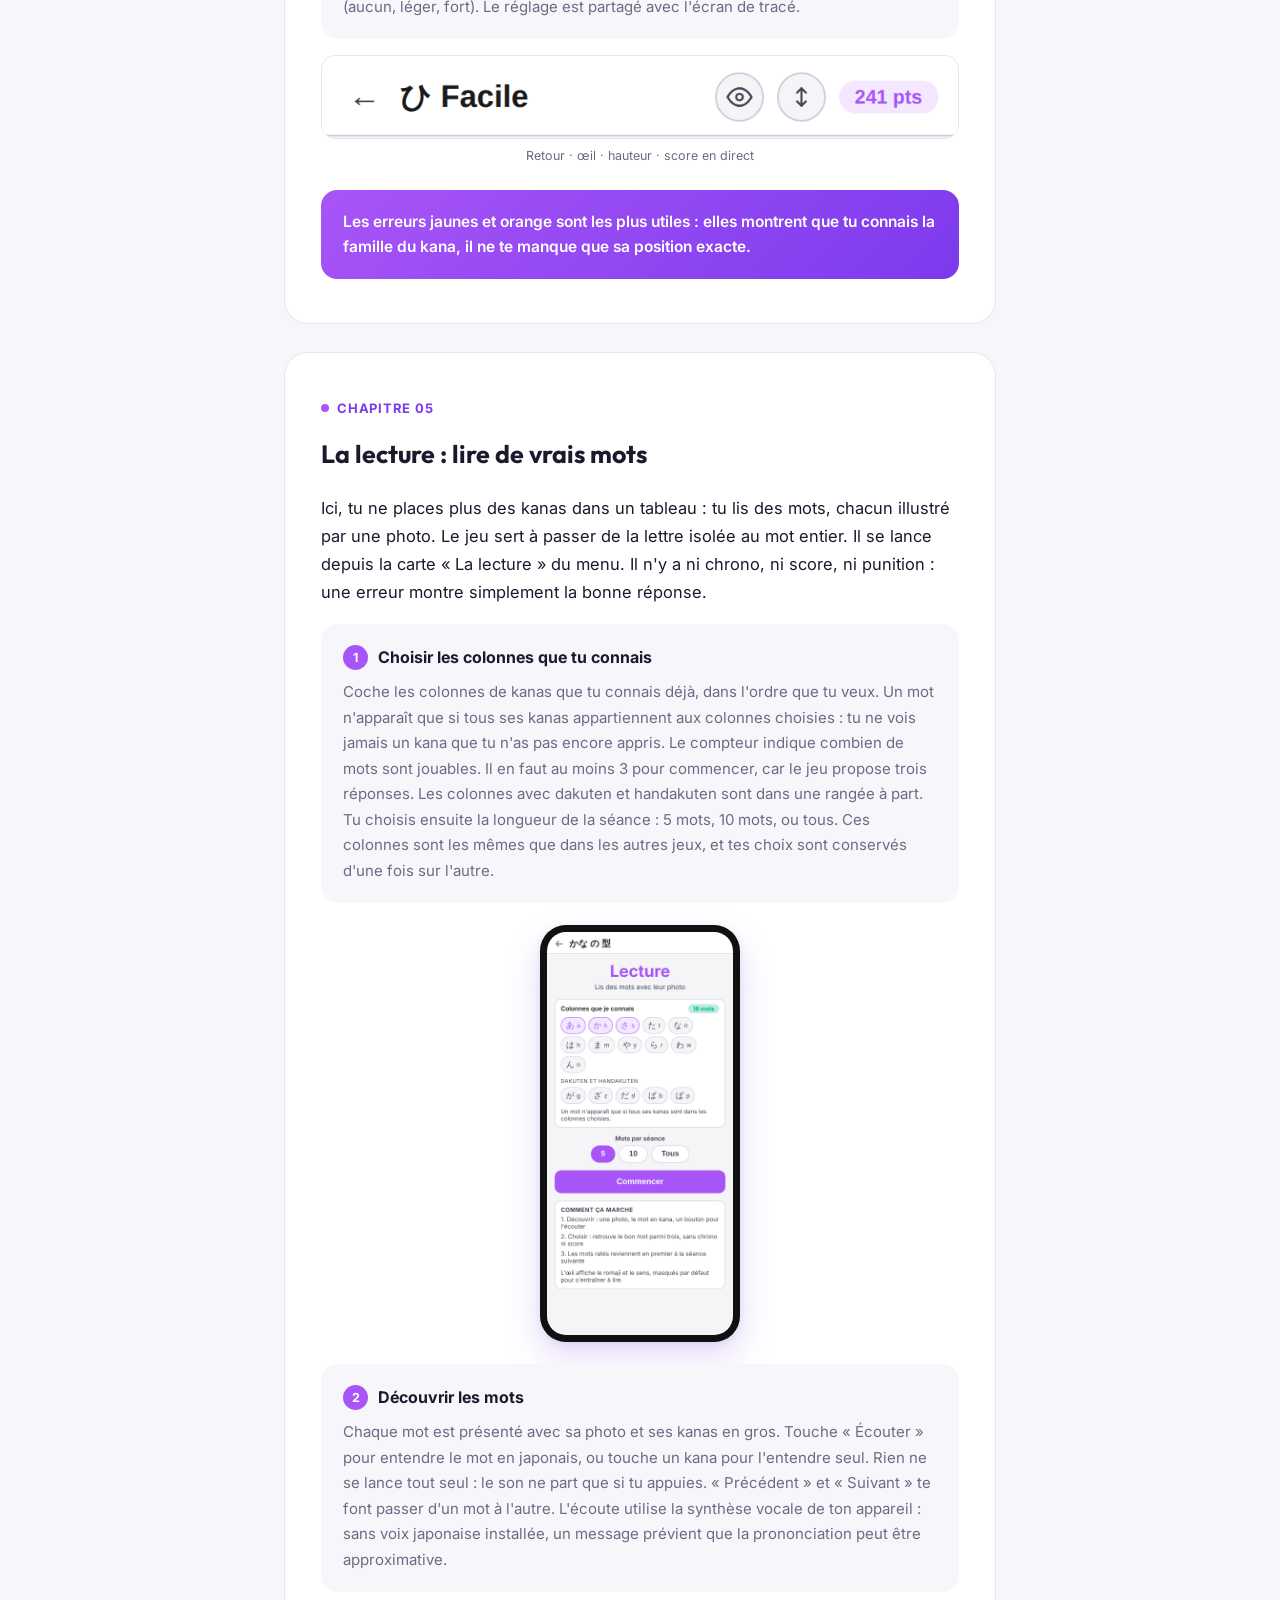
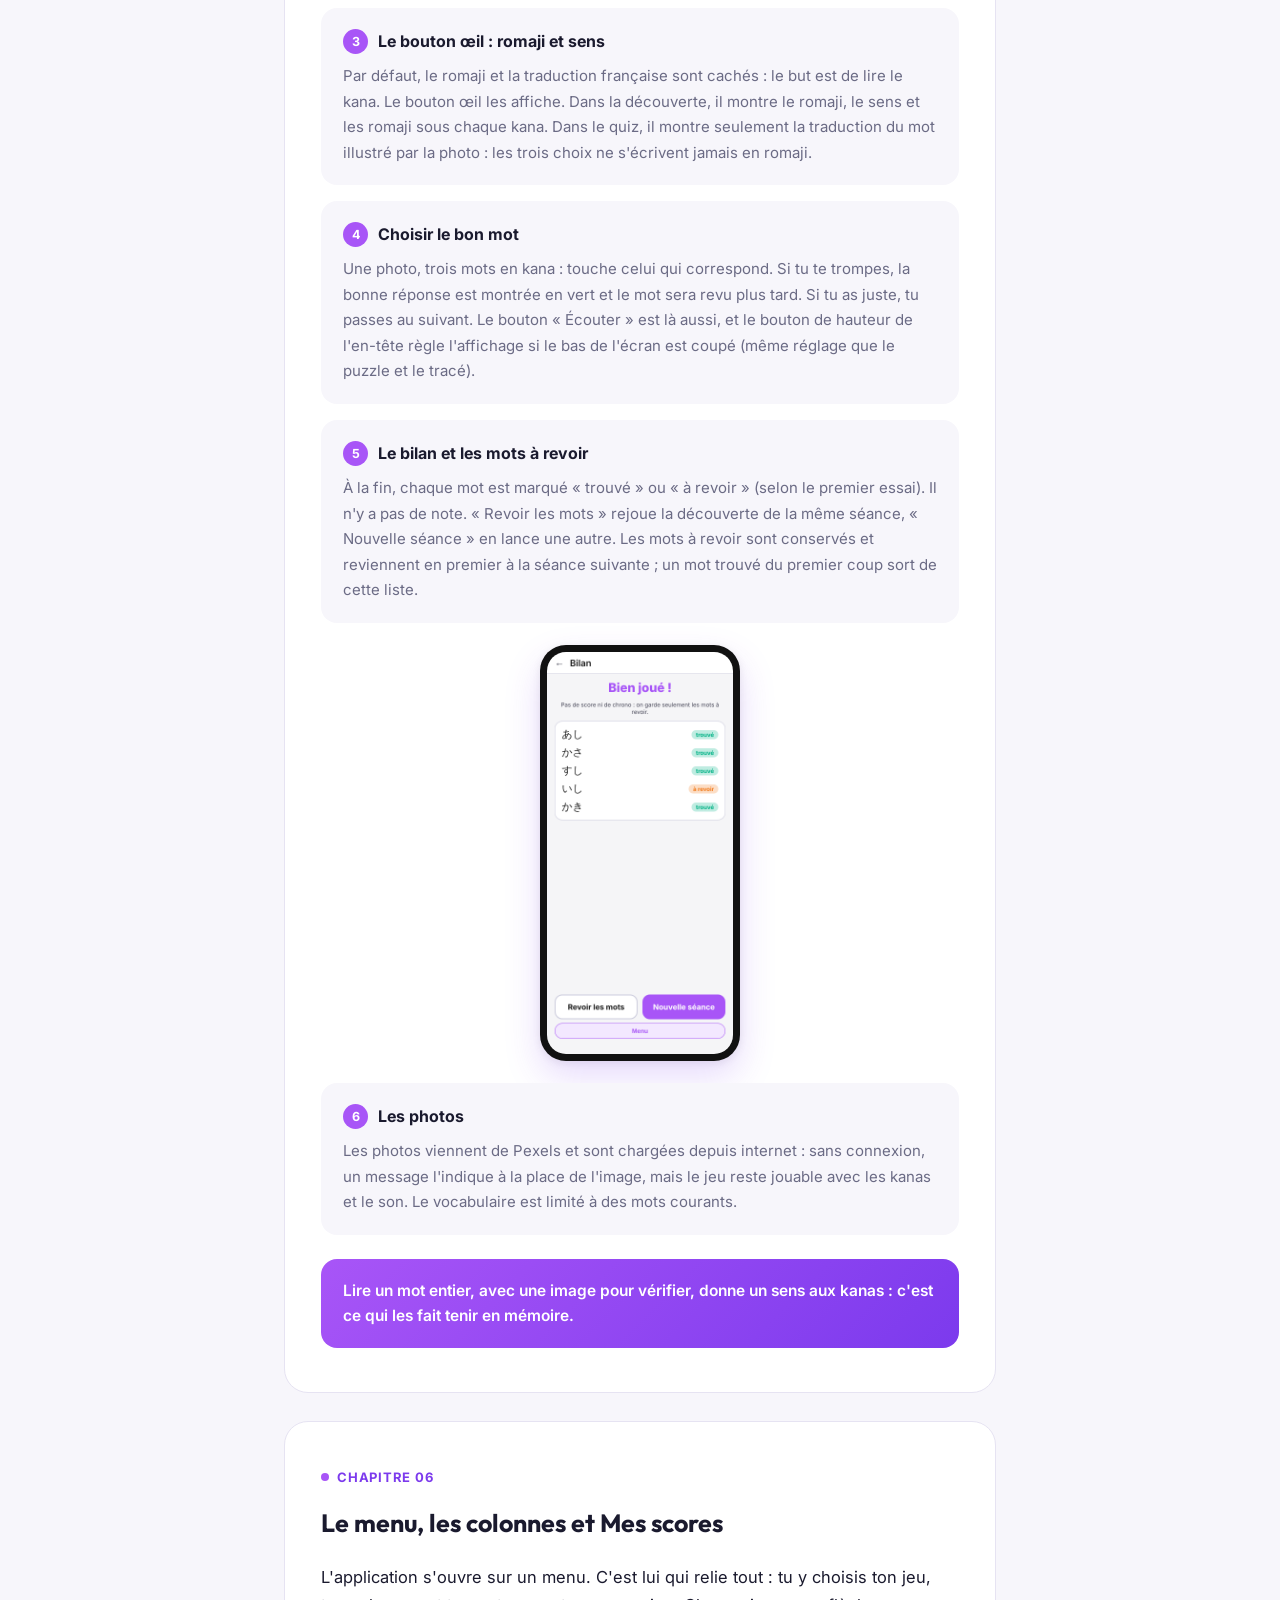
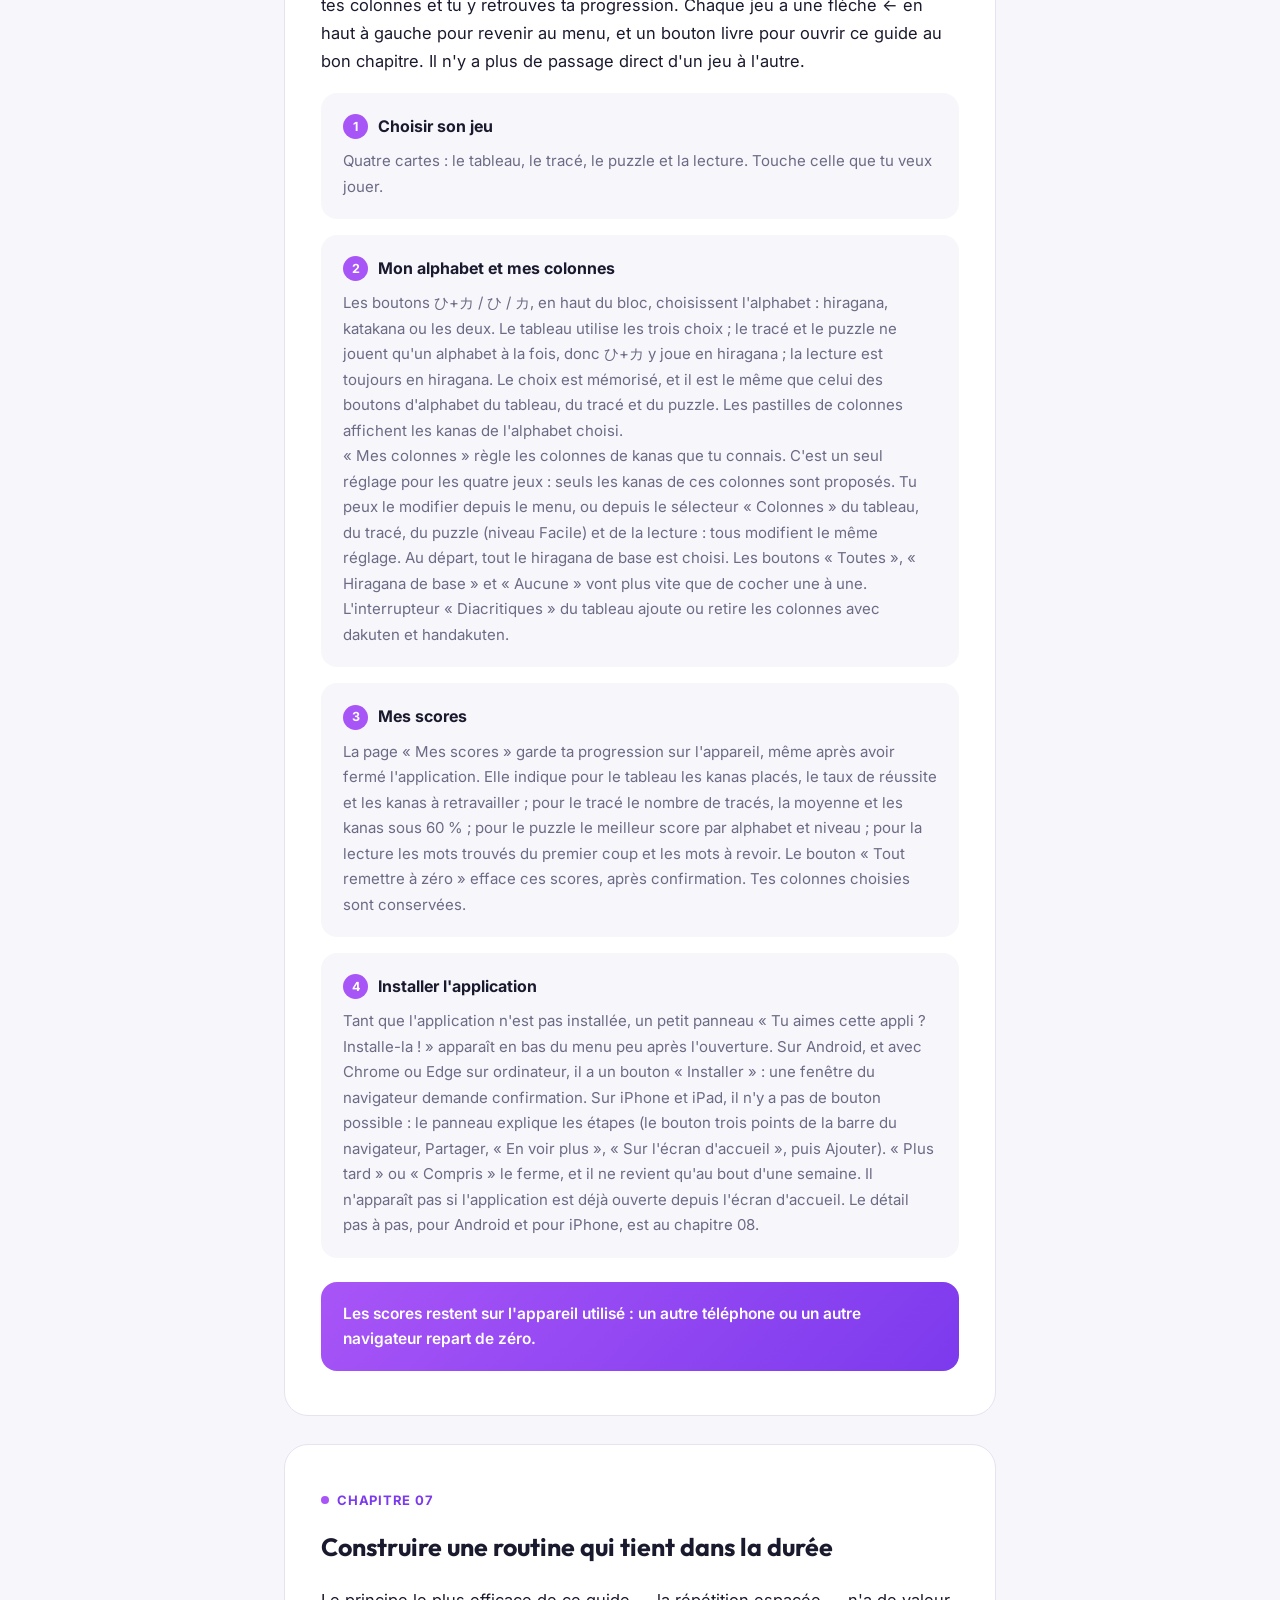
==== commit b4f76137: "v73 : boutons hauteur et mode d'emploi sur tous les ecrans (header-tools.js), cases du puzzle Facile" ====
--- a/guide/index.html
+++ b/guide/index.html
@@ -104,7 +104,8 @@
 <a class="nav-pill" href="#ch04">Le puzzle</a>
 <a class="nav-pill" href="#ch05">La lecture</a>
 <a class="nav-pill" href="#ch06">Menu et scores</a>
-<a class="nav-pill" href="#ch07">Routine</a></div>
+<a class="nav-pill" href="#ch07">Routine</a>
+<a class="nav-pill" href="#ch08">Installer</a></div>
     </div>
   </div>
 
@@ -112,7 +113,7 @@
     <div class="hero">
       <div class="hero-badge">Guide d'apprentissage</div>
       <h1>Apprendre les kanas</h1>
-      <p class="hero-lead">Le guide du menu, du tableau, du tracé, du puzzle et de la lecture — comment l'application aide à mémoriser durablement l'hiragana et le katakana, et comment en tirer le meilleur parti.</p>
+      <p class="hero-lead">Le guide du menu, du tableau, du tracé, du puzzle, de la lecture et de l'installation — comment l'application aide à mémoriser durablement l'hiragana et le katakana, et comment en tirer le meilleur parti.</p>
     </div>
 
     <div class="chapter" id="ch01">
@@ -315,7 +316,7 @@
 
       <div class="lever-card">
         <div class="lever-title"><span class="lever-num">4</span>Installer l'application</div>
-        <p>Tant que l'application n'est pas installée, un petit panneau « Tu aimes cette appli ? Installe-la ! » apparaît en bas du menu peu après l'ouverture. Sur Android, et avec Chrome ou Edge sur ordinateur, il a un bouton « Installer » : une fenêtre du navigateur demande confirmation. Sur iPhone et iPad, il n'y a pas de bouton possible : le panneau explique les étapes (Partager, puis « Sur l'écran d'accueil », puis Ajouter). « Plus tard » ou « Compris » le ferme, et il ne revient qu'au bout d'une semaine. Il n'apparaît pas si l'application est déjà ouverte depuis l'écran d'accueil.</p>
+        <p>Tant que l'application n'est pas installée, un petit panneau « Tu aimes cette appli ? Installe-la ! » apparaît en bas du menu peu après l'ouverture. Sur Android, et avec Chrome ou Edge sur ordinateur, il a un bouton « Installer » : une fenêtre du navigateur demande confirmation. Sur iPhone et iPad, il n'y a pas de bouton possible : le panneau explique les étapes (le bouton trois points de la barre du navigateur, Partager, « En voir plus », « Sur l'écran d'accueil », puis Ajouter). « Plus tard » ou « Compris » le ferme, et il ne revient qu'au bout d'une semaine. Il n'apparaît pas si l'application est déjà ouverte depuis l'écran d'accueil. Le détail pas à pas, pour Android et pour iPhone, est au chapitre 08.</p>
       </div>
 
       <div class="quote-card">Les scores restent sur l'appareil utilisé : un autre téléphone ou un autre navigateur repart de zéro.</div>
@@ -346,6 +347,39 @@
     </div>
 
       <div class="quote-card">L'objectif n'est pas de finir vite. C'est de ne pas avoir à tout réapprendre dans six mois.</div>
+    </div>
+
+    <div class="chapter" id="ch08">
+      <div class="chapter-tag">Chapitre 08</div>
+      <h2>Installer l'application</h2>
+      <p class="intro">Installée, l'application s'ouvre en plein écran depuis une icône de l'écran d'accueil, comme n'importe quelle autre appli, sans barre d'adresse. C'est la même application que dans le navigateur : rien ne change dans les jeux. L'installation se fait en quelques gestes, différents sur Android et sur iPhone.</p>
+
+      <div class="lever-card">
+        <div class="lever-title"><span class="lever-num">1</span>Le panneau du menu</div>
+        <p>Tant que l'application n'est pas installée, un panneau « Tu aimes cette appli ? Installe-la ! » apparaît en bas du menu peu après l'ouverture. Il adapte son contenu à ton appareil : un bouton « Installer » sur Android, les étapes à suivre sur iPhone et iPad. « Plus tard » ou « Compris » le ferme, et il ne revient qu'au bout d'une semaine. Il n'apparaît jamais quand l'application est déjà ouverte depuis l'écran d'accueil. Si tu ne le vois pas (panneau fermé, autre navigateur), les étapes ci-dessous fonctionnent sans lui.</p>
+      </div>
+
+      <div class="lever-card">
+        <div class="lever-title"><span class="lever-num">2</span>Sur Android</div>
+        <p>Ouvre l'application dans Chrome (ou Edge, ou Samsung Internet). Touche « Installer » dans le panneau du menu, puis confirme dans la fenêtre que le navigateur affiche. Sans le panneau, ouvre le menu du navigateur (les trois points) et choisis « Installer l'application » ou « Ajouter à l'écran d'accueil » : le libellé dépend du navigateur et de sa version. L'icône « かな の 型 » apparaît alors sur l'écran d'accueil, et c'est par elle qu'il faut ouvrir l'application ensuite.</p>
+      </div>
+
+      <div class="lever-card">
+        <div class="lever-title"><span class="lever-num">3</span>Sur iPhone et iPad</div>
+        <p>Sur iOS, une page web ne peut pas lancer l'installation elle-même : il faut passer par le navigateur. Ouvre l'application dans Safari, puis : 1. touche le bouton « trois points » dans la barre du navigateur, en bas de l'écran (selon la version d'iOS, le bouton Partager peut déjà être visible dans la barre : dans ce cas, passe directement à l'étape 2) ; 2. touche Partager (le carré avec une flèche vers le haut) ; 3. dans la rangée d'actions du bas (Copier, Ajouter à Signets, Ajouter à la liste de lecture…), touche « En voir plus » (la flèche en forme de chevron vers le bas) pour afficher les autres actions ; 4. choisis « Sur l'écran d'accueil » (fais défiler la liste si besoin) ; 5. touche « Ajouter », en haut à droite. L'icône apparaît sur l'écran d'accueil. Le panneau du menu affiche ces mêmes étapes.</p>
+      </div>
+
+      <div class="lever-card">
+        <div class="lever-title"><span class="lever-num">4</span>Sur ordinateur</div>
+        <p>Dans Chrome ou Edge, une icône d'installation peut apparaître à droite de la barre d'adresse, ou une entrée « Installer » dans le menu du navigateur. Le panneau du menu propose aussi un bouton « Installer » quand le navigateur le permet. Avec Firefox, ou Safari sur Mac, l'application reste utilisable dans un onglet.</p>
+      </div>
+
+      <div class="lever-card">
+        <div class="lever-title"><span class="lever-num">5</span>Après l'installation</div>
+        <p>Ouvre toujours l'application par son icône : c'est ce qui la lance en plein écran. L'installation ne réinitialise rien dans l'appli, mais l'application installée et l'onglet du navigateur peuvent ne pas partager leurs données sur certains appareils. Après avoir installé, vérifie que tes colonnes et tes scores sont bien là, et si ce n'est pas le cas, recommence à jouer depuis l'icône. Les mises à jour arrivent d'elles-mêmes : une bannière « Nouvelle version disponible » propose de les appliquer.</p>
+      </div>
+
+      <div class="quote-card">Une installation prend une minute. Ensuite, l'application est à un geste de l'écran d'accueil.</div>
     </div>
 
     <div class="footer">かな の 型 — Documentation utilisateur</div>
--- a/style.css
+++ b/style.css
@@ -72,6 +72,7 @@
 #header h1 { font-size: 21px; font-weight: 600; white-space: nowrap; }
 .hd-left { display: flex; align-items: center; gap: 6px; flex-shrink: 0; }
 @media (max-width: 360px) { #header { padding-left: 8px; padding-right: 8px; } #header h1 { font-size: 18px; } }
+@media (max-width: 340px) { #header h1 { font-size: 16px; } #header .hd-left { gap: 4px; } #header .hd-tools { gap: 4px; margin-left: 6px; } #header .mode-btn { padding-left: 7px; padding-right: 7px; } }
 .hd-back { font-size: 20px; line-height: 1; color: var(--text2); text-decoration: none; padding: 0 2px; }
 
 #mode-toggle { display: flex; gap: 4px; }
@@ -373,6 +374,9 @@
   box-shadow: 0 3px 10px rgba(168,85,247,0.25);
 }
 
+/* Les deux boutons du coin haut droit de chaque écran (voir header-tools.js) */
+.hd-tools { display: flex; align-items: center; gap: 6px; flex-shrink: 0; margin-left: auto; }
+
 /* Bouton « taille de l'affichage » (même famille que .help-btn, mais discret) */
 .view-btn, .eye-btn {
   width: 30px; height: 30px; border-radius: 50%; flex-shrink: 0; padding: 0;
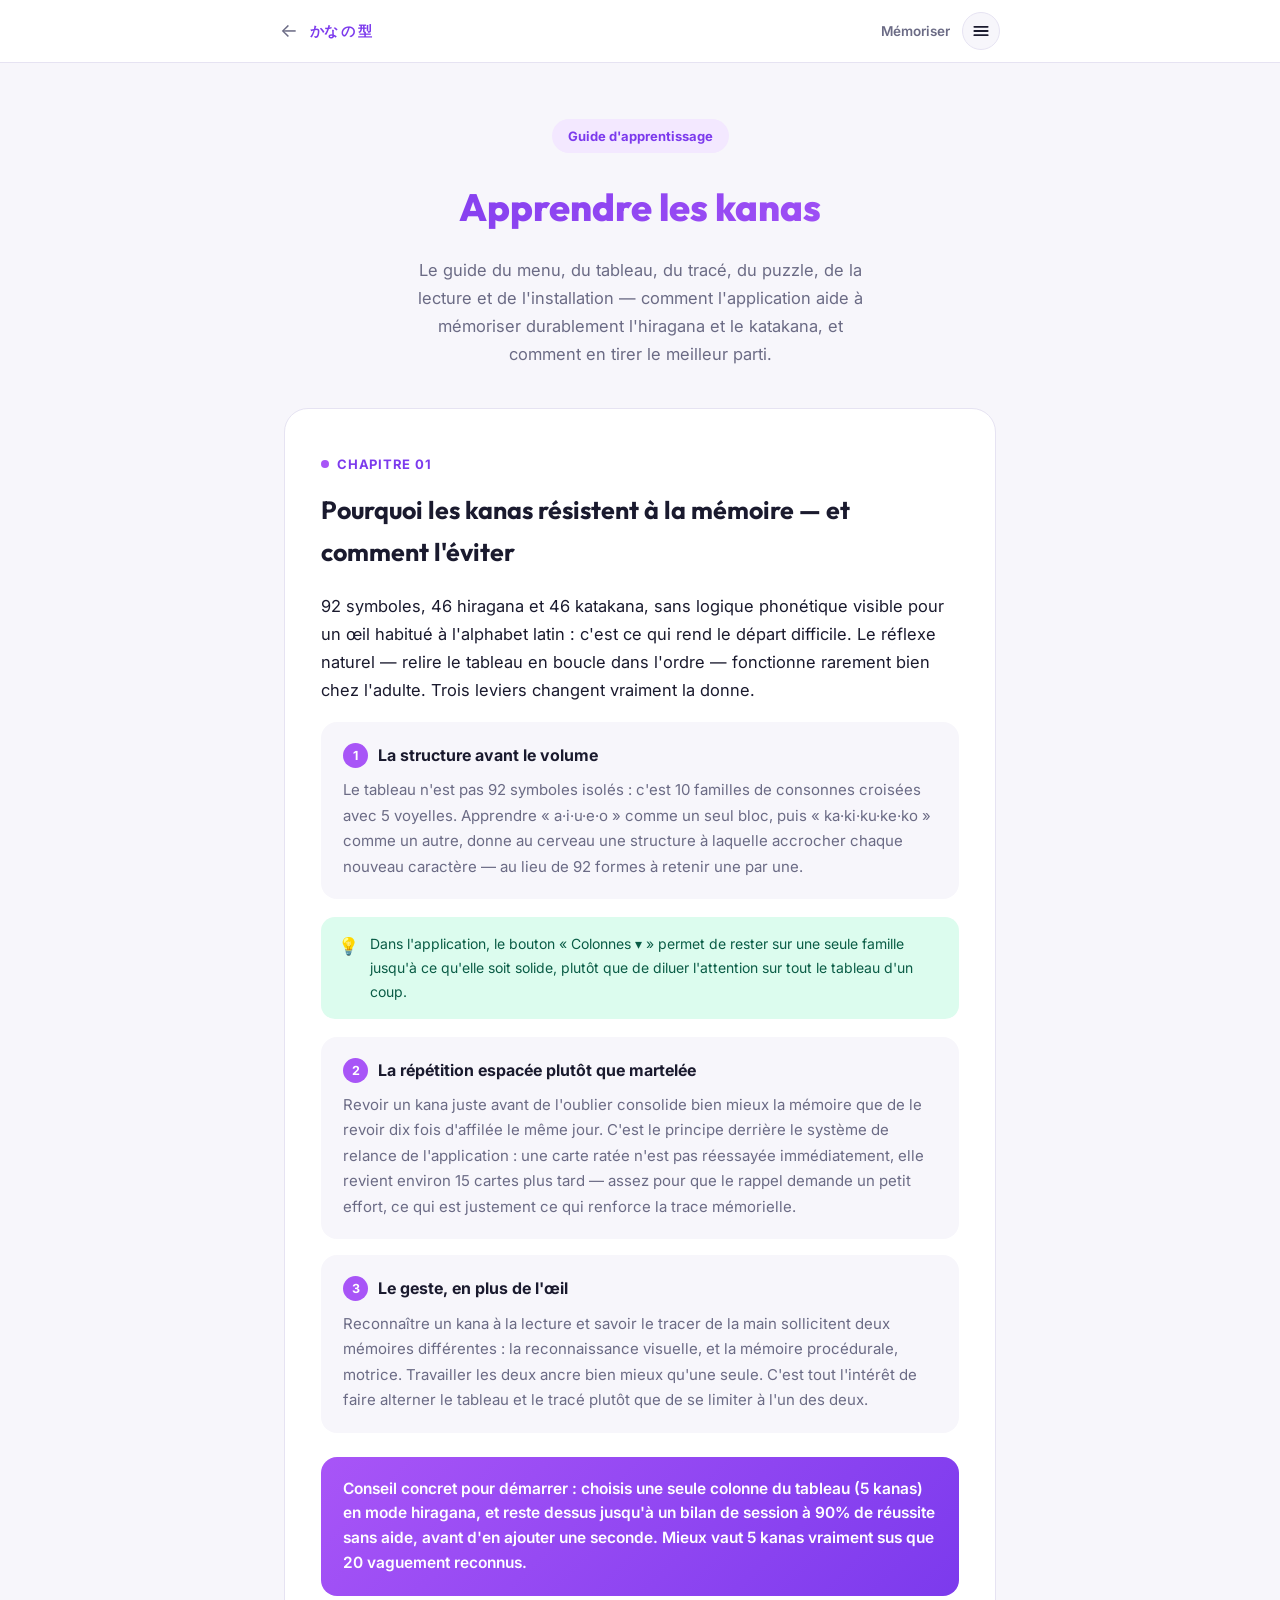
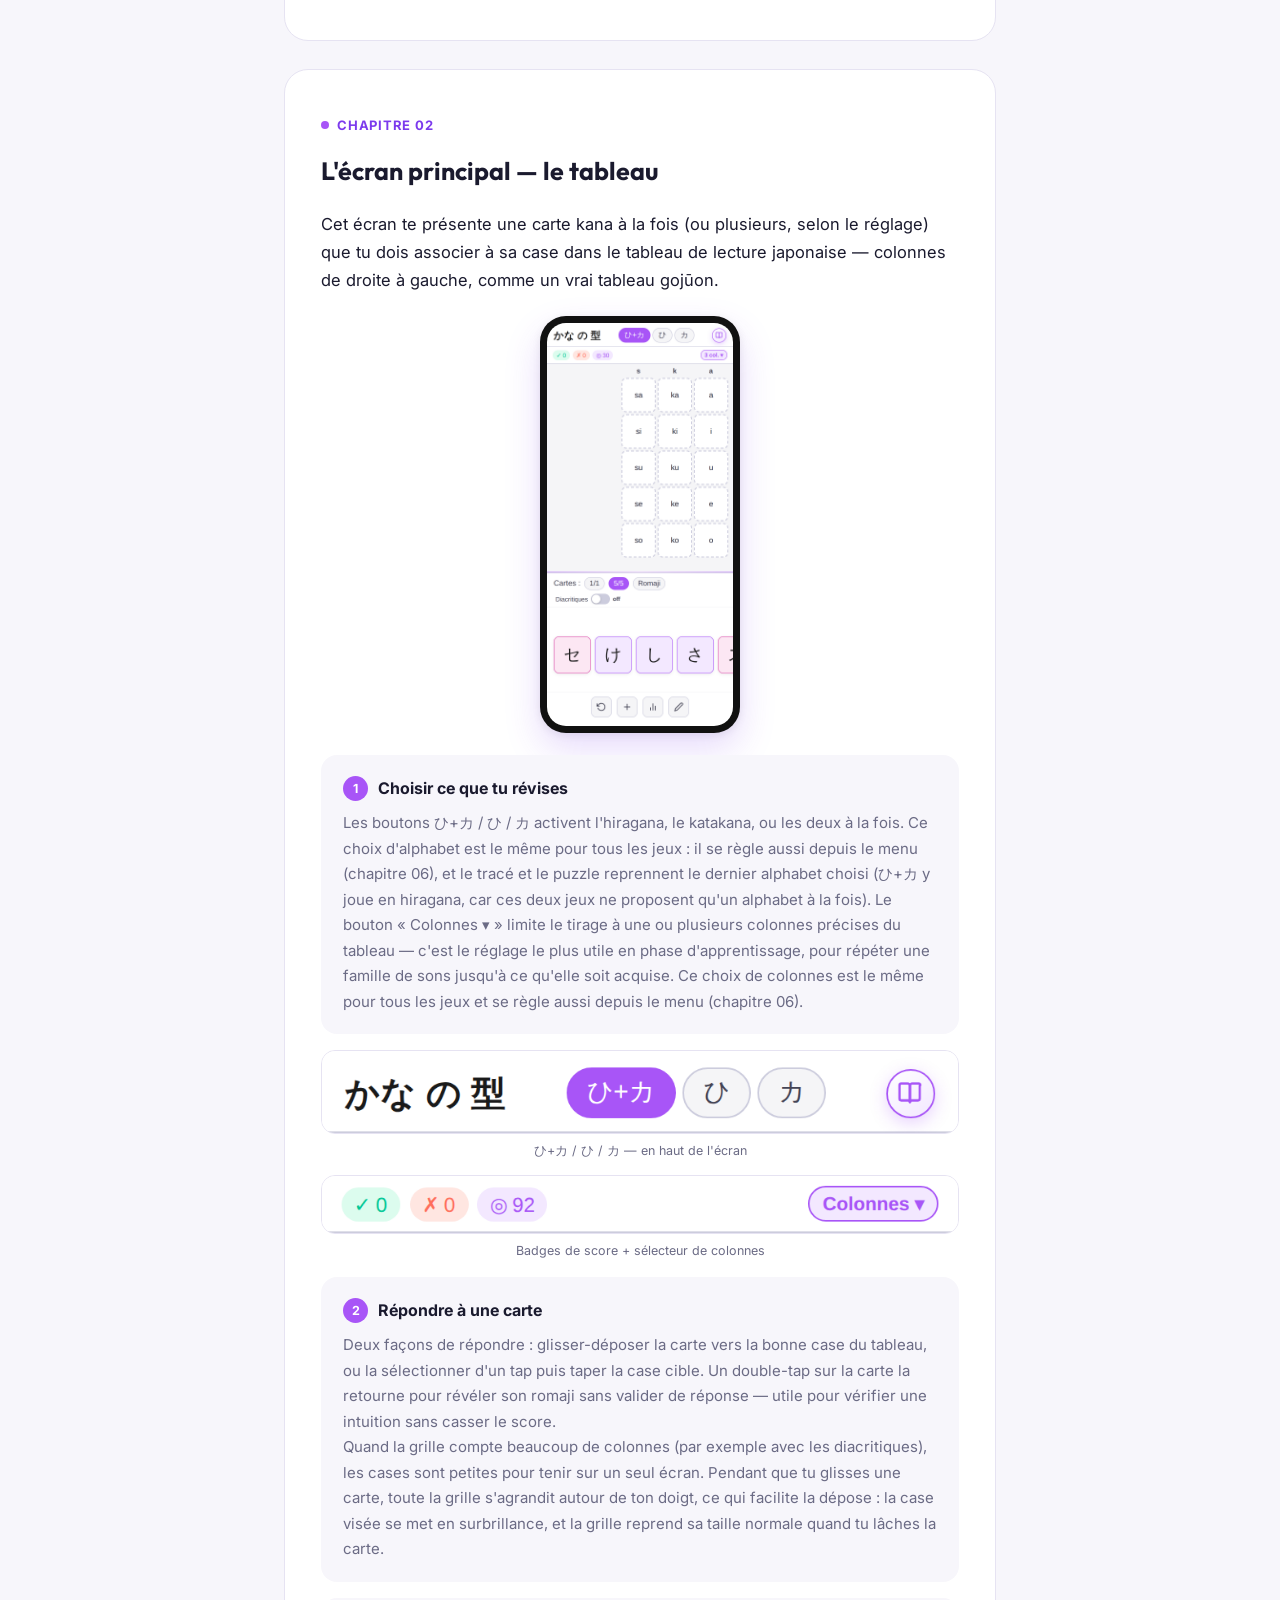
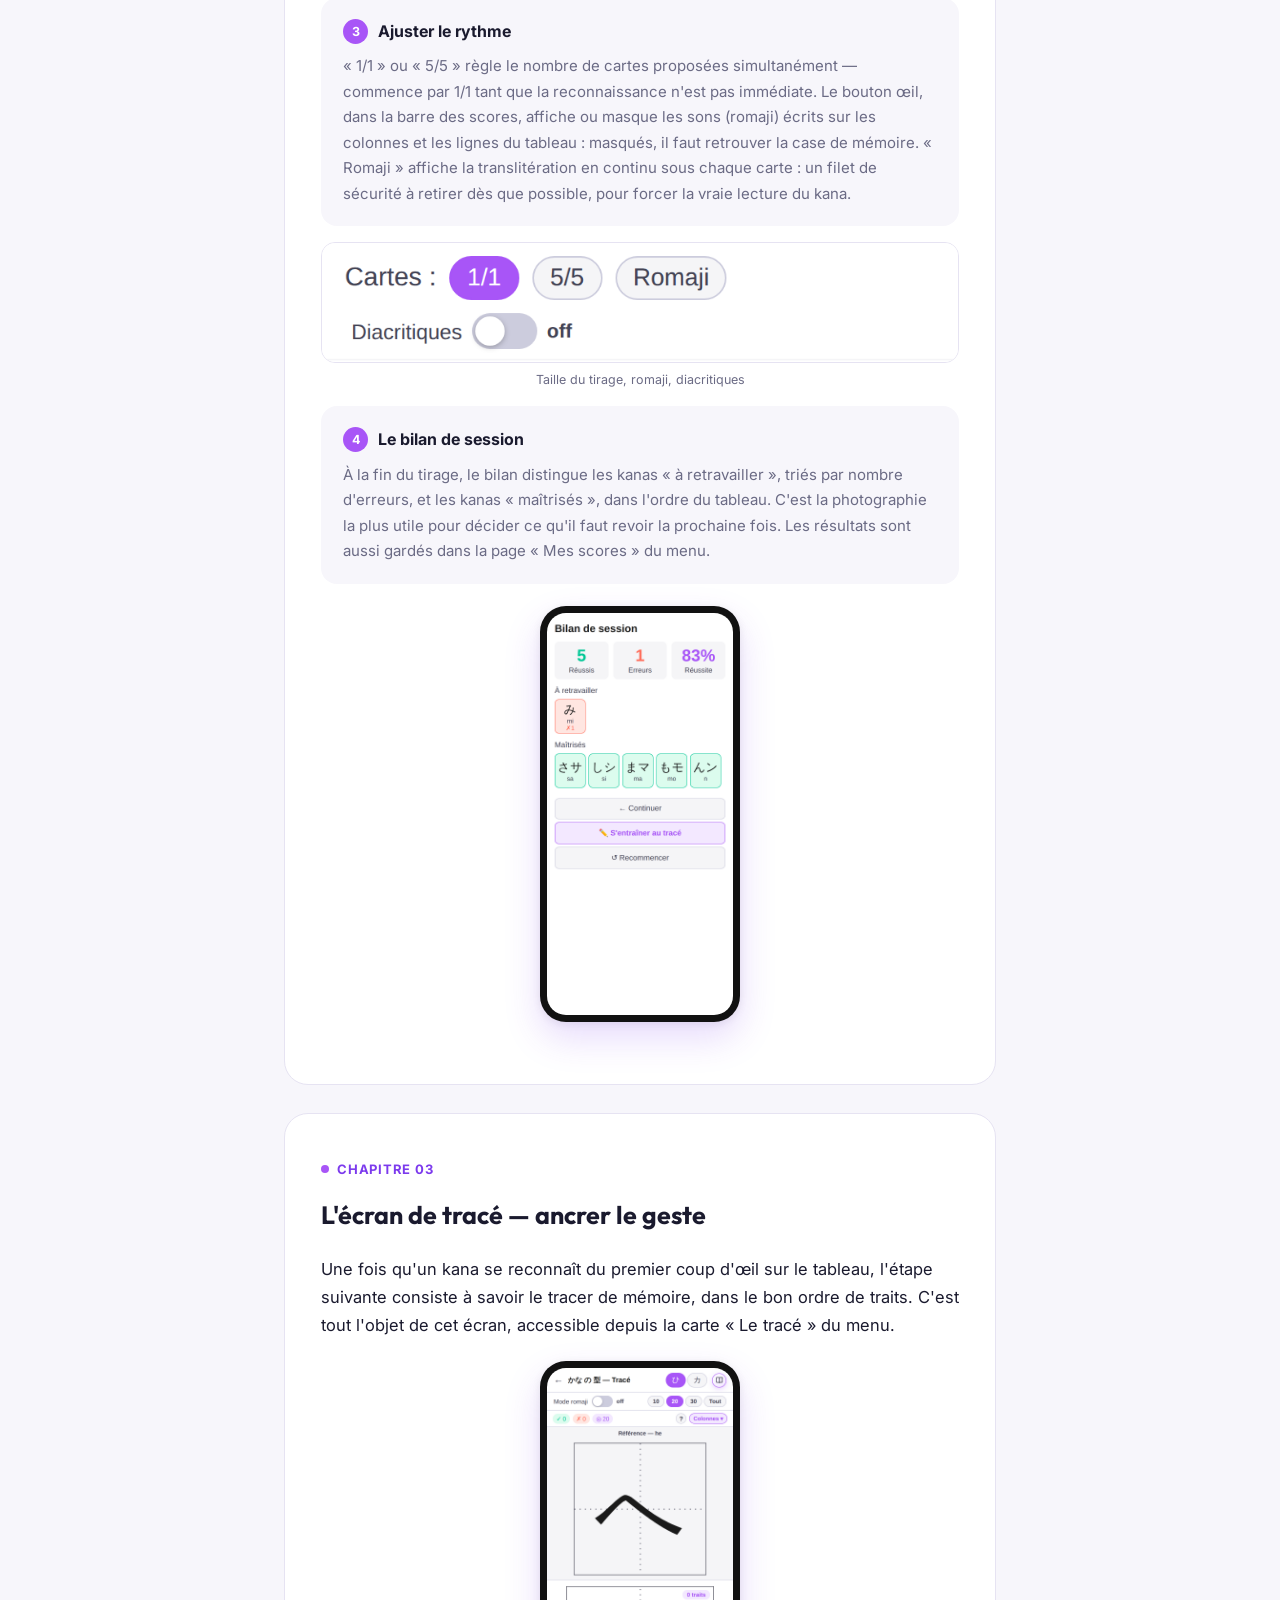
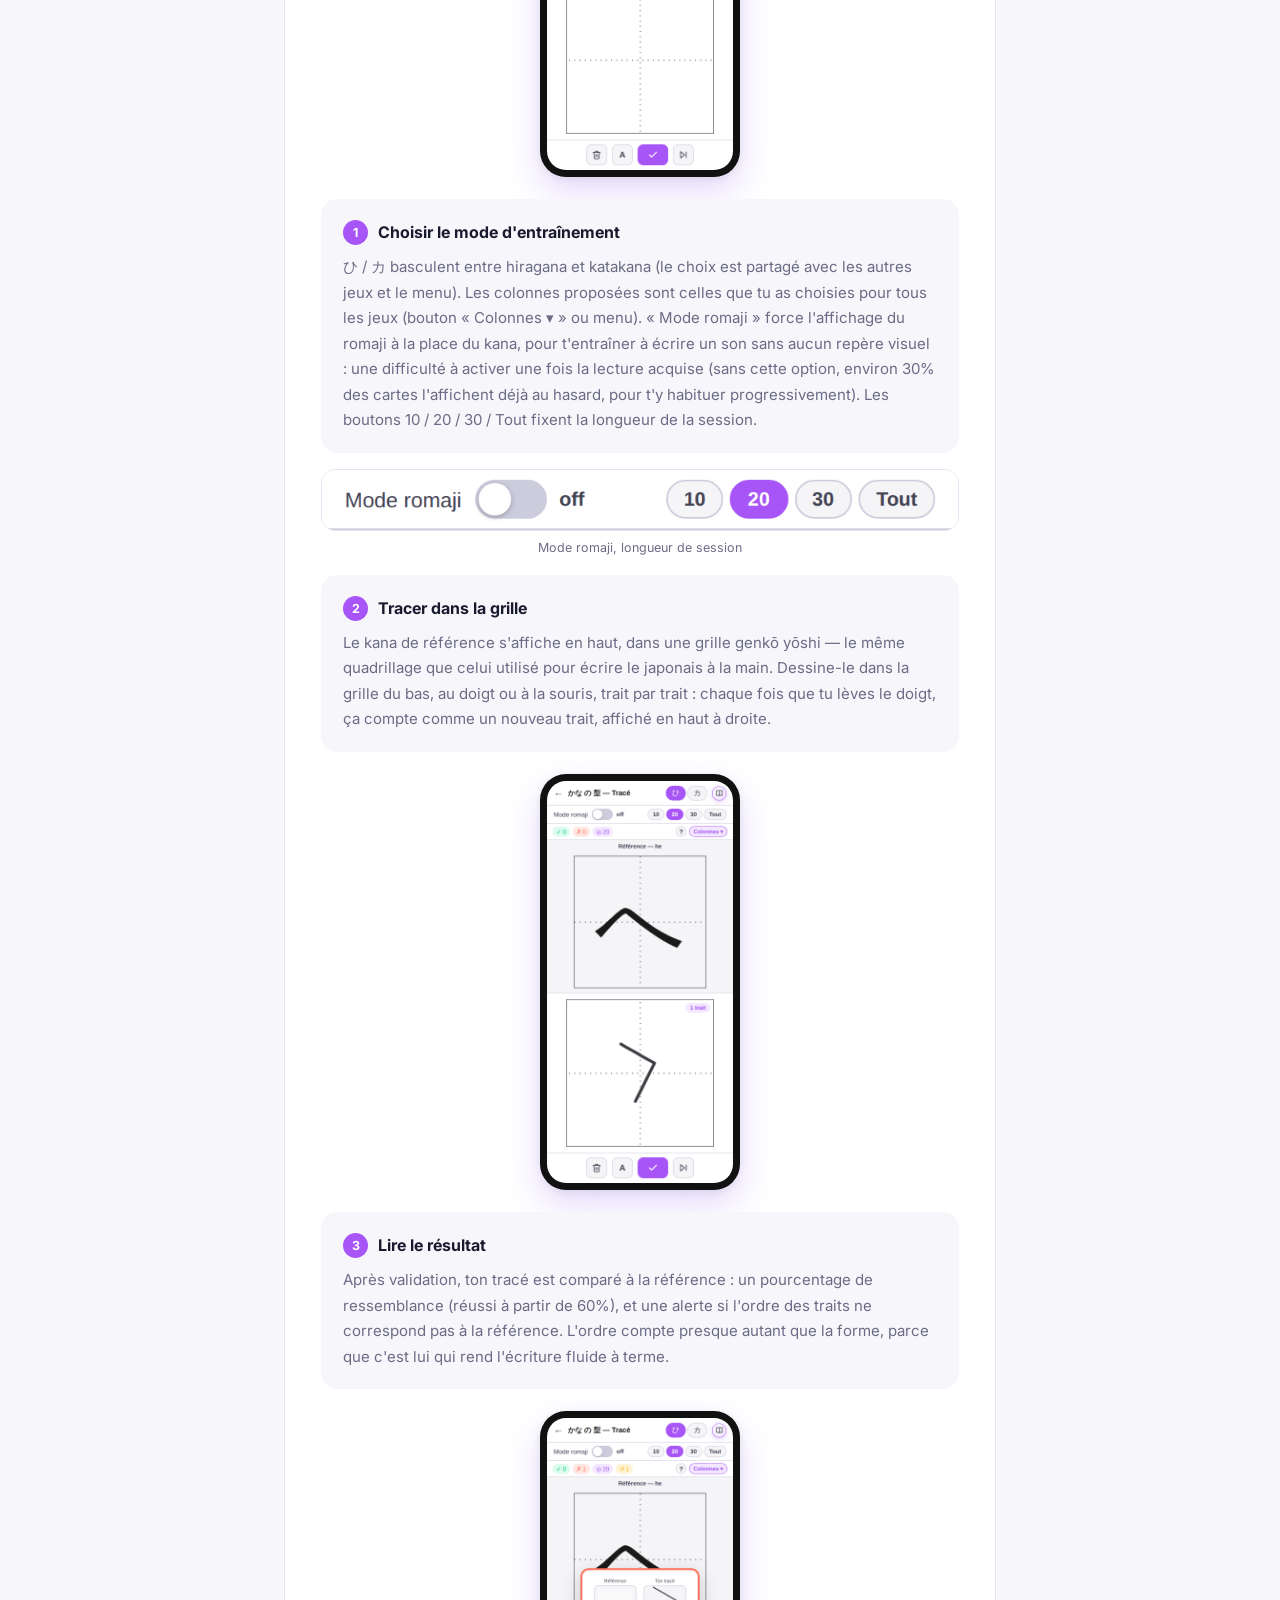
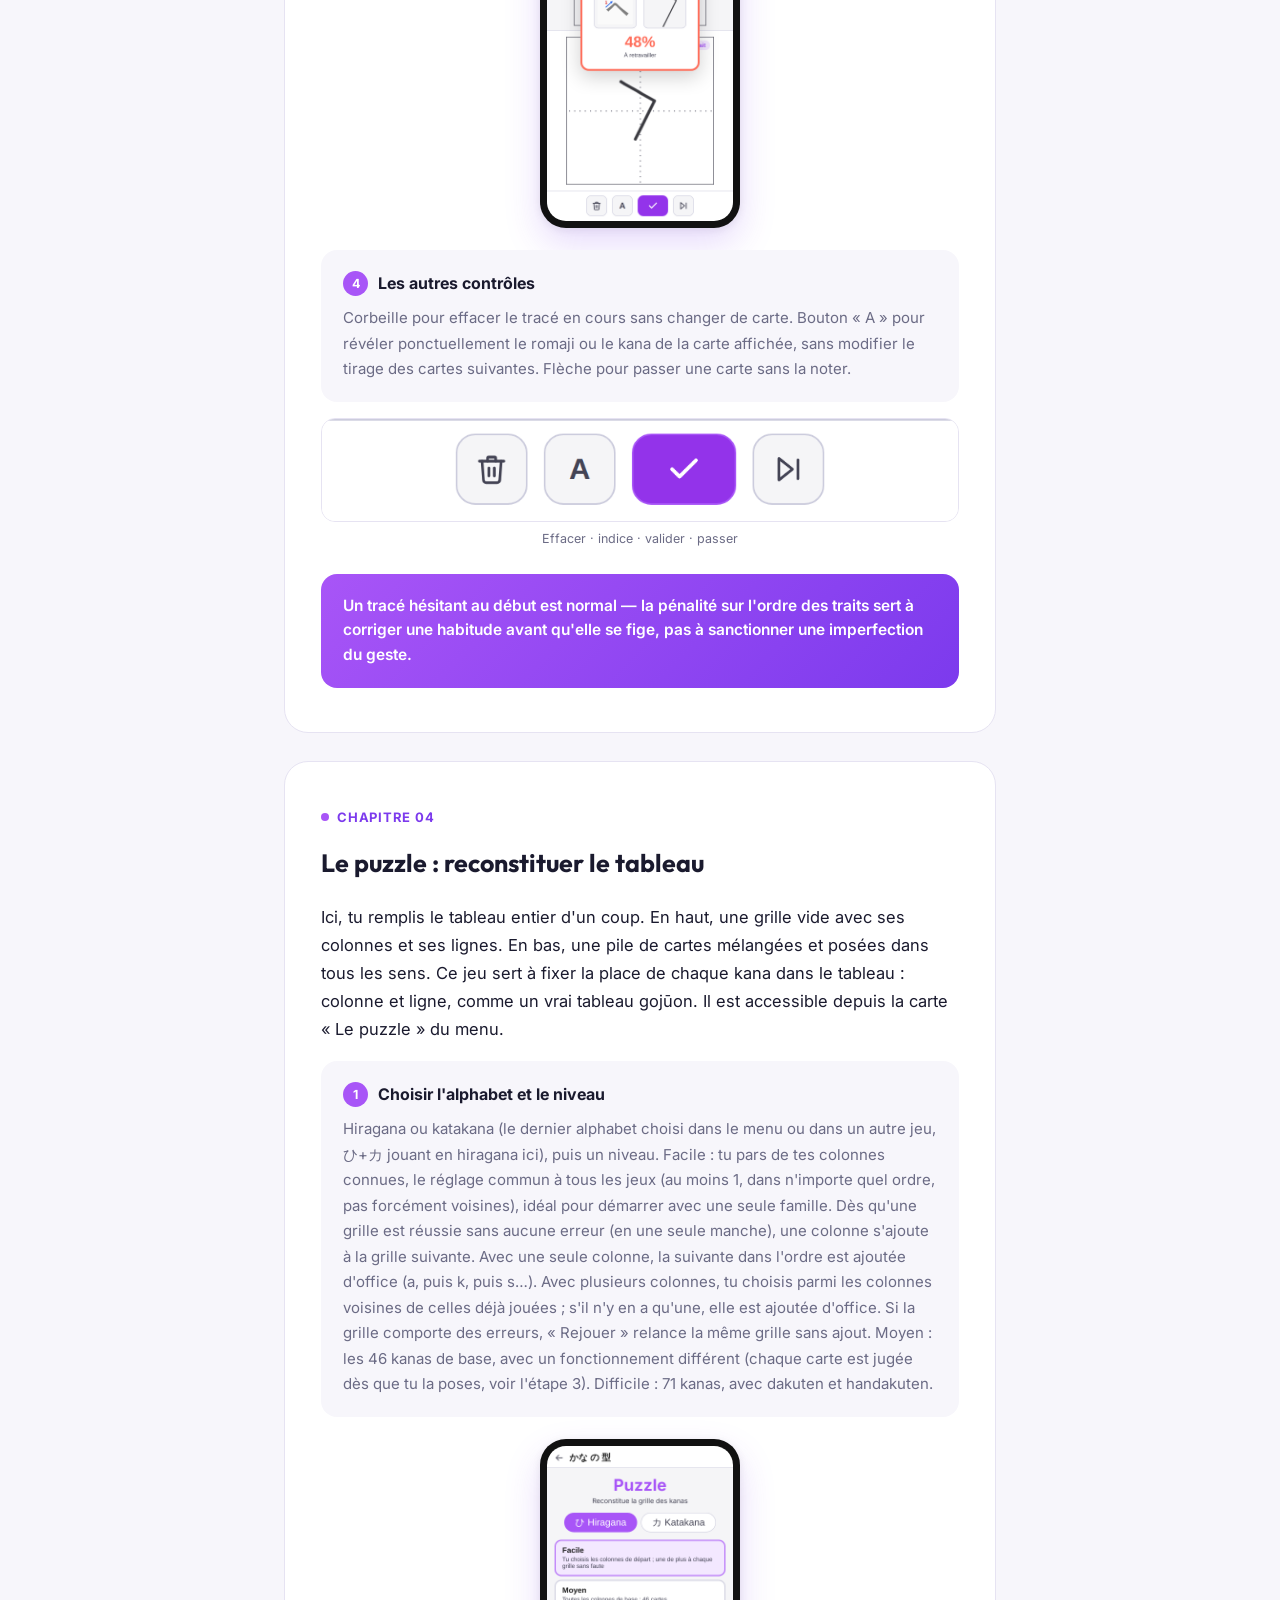
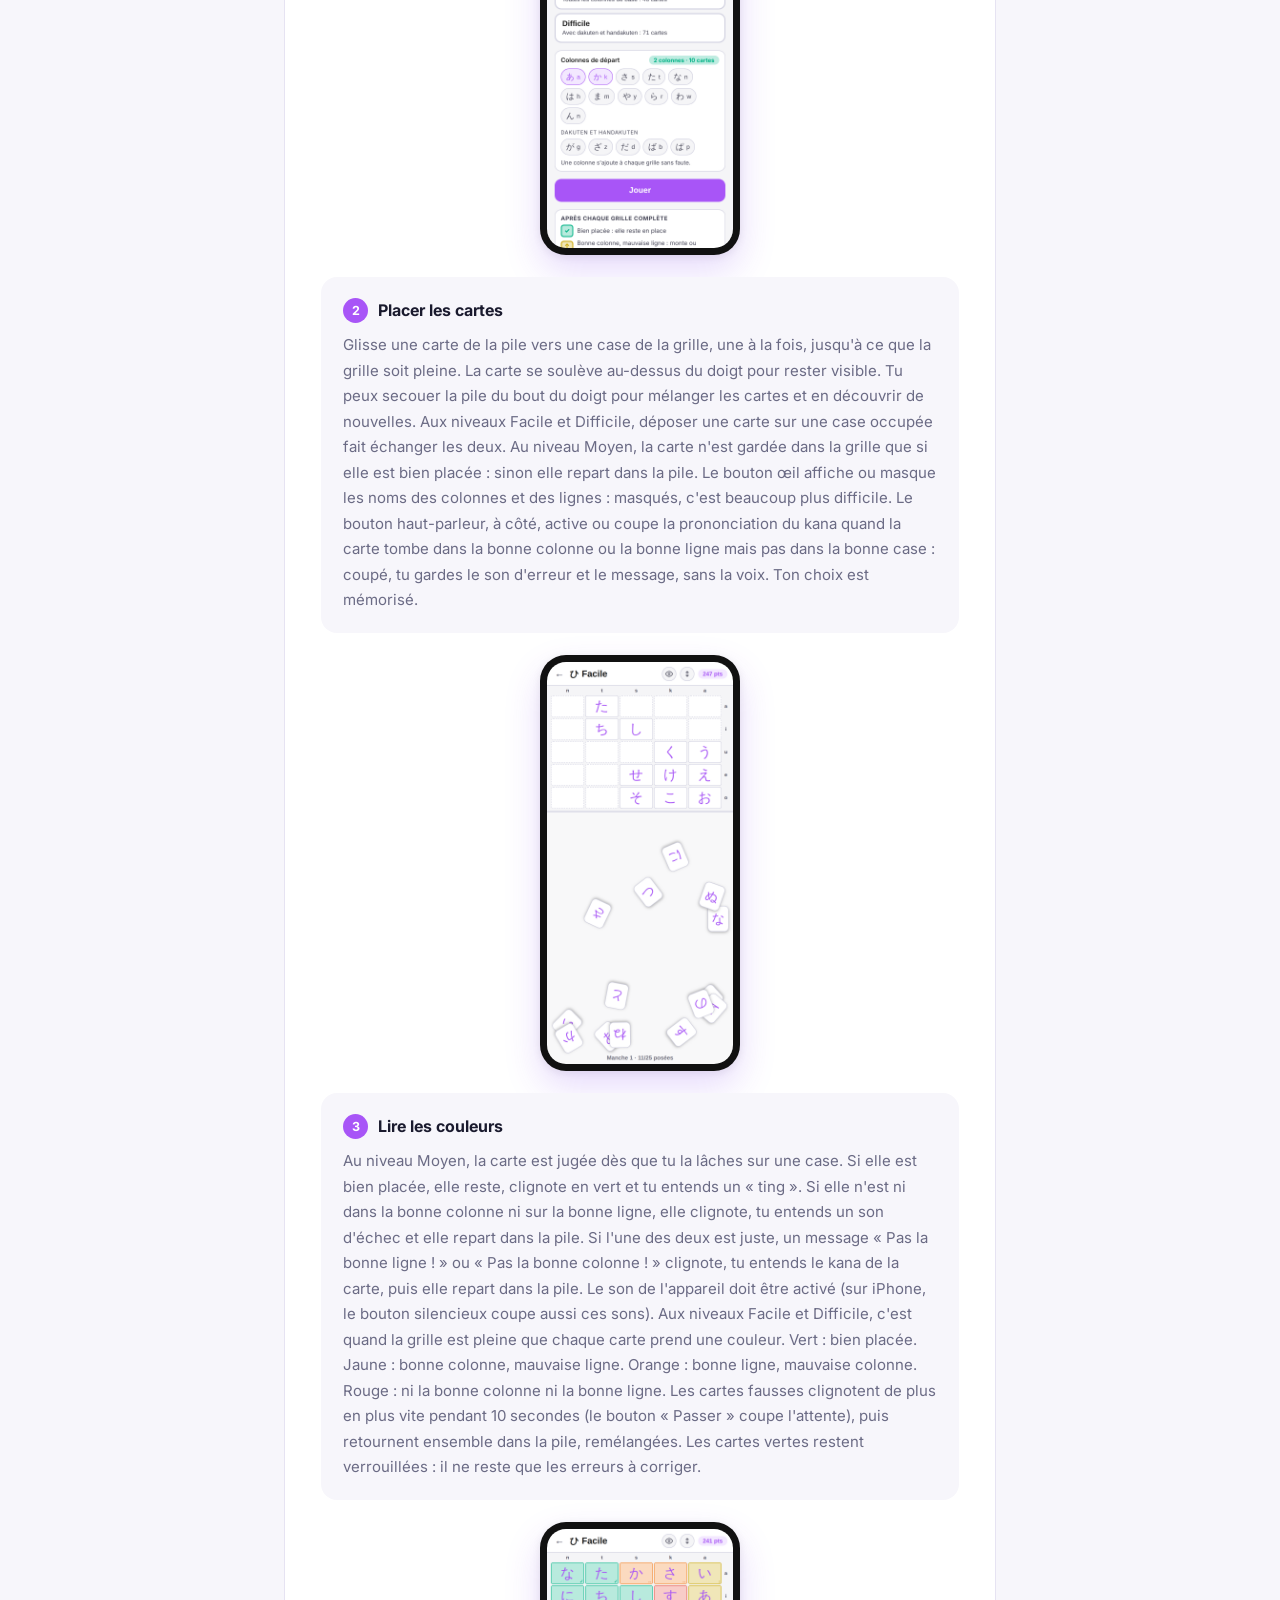
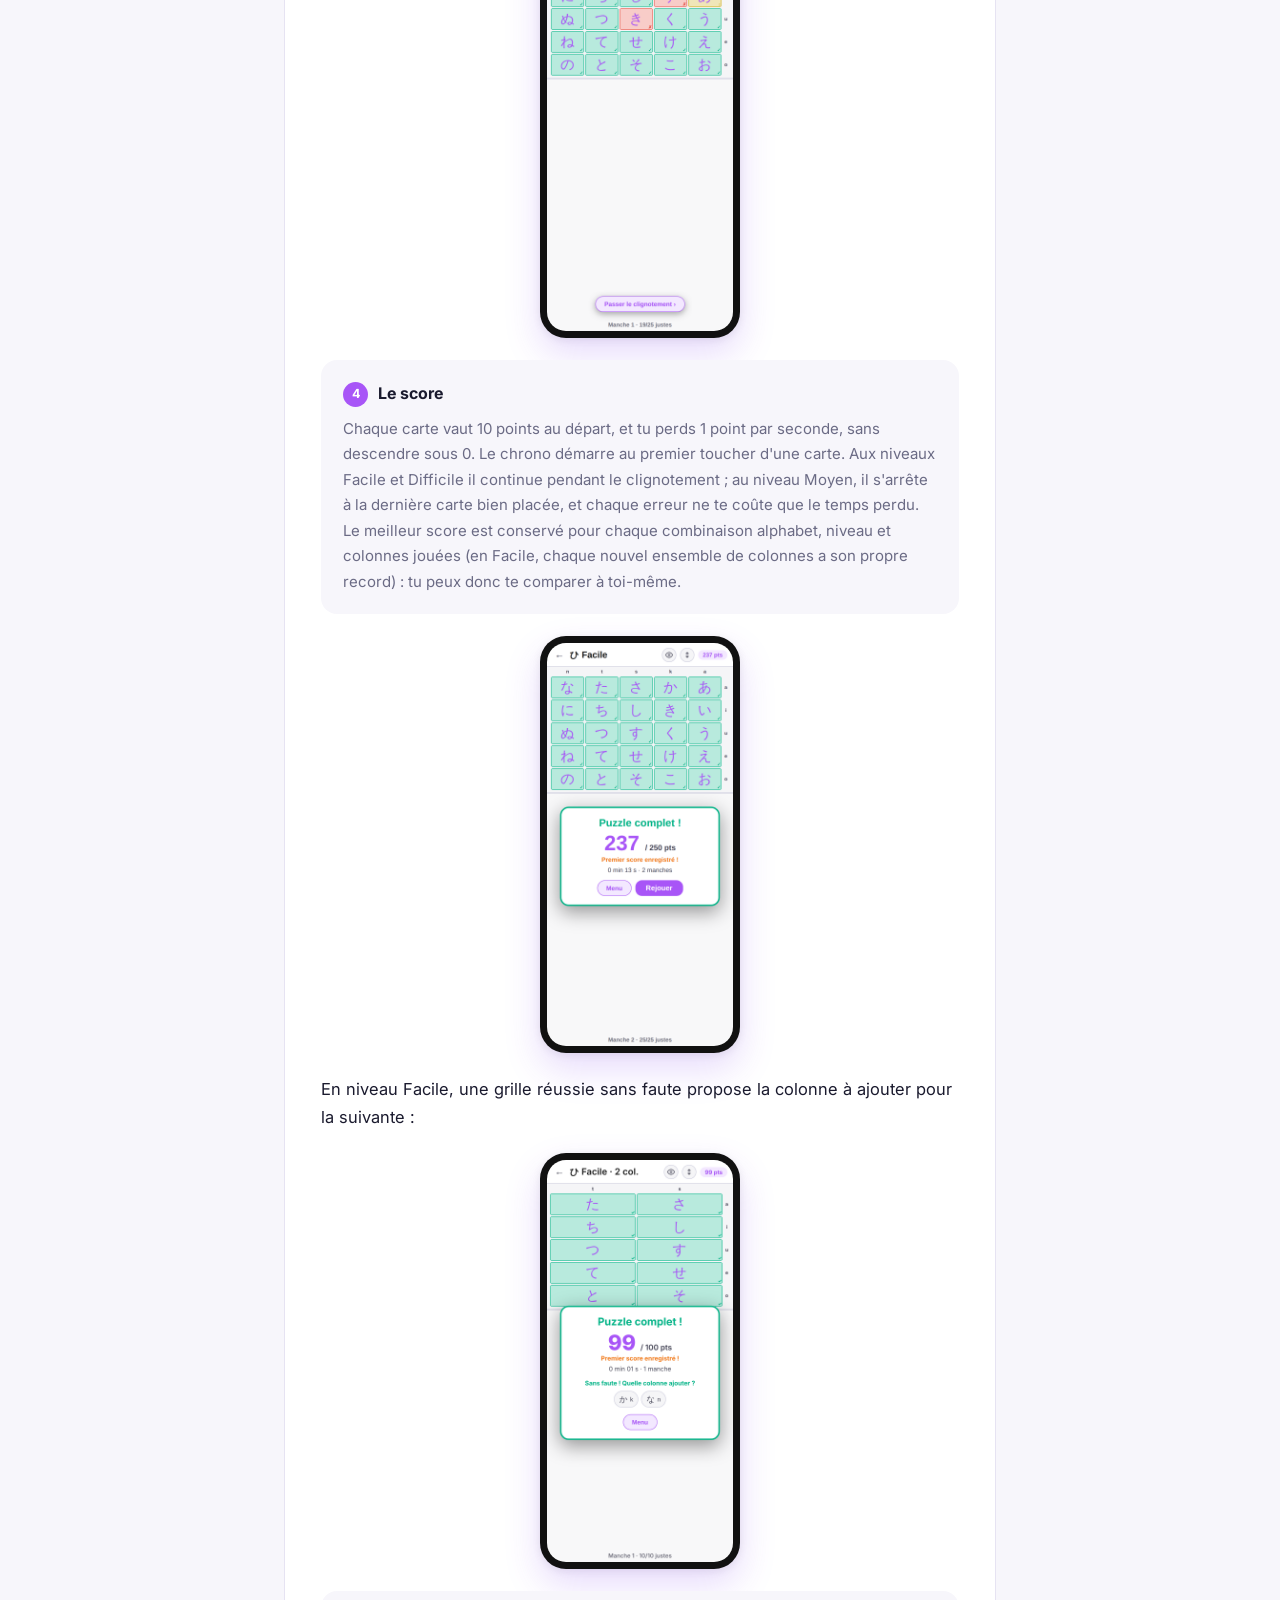
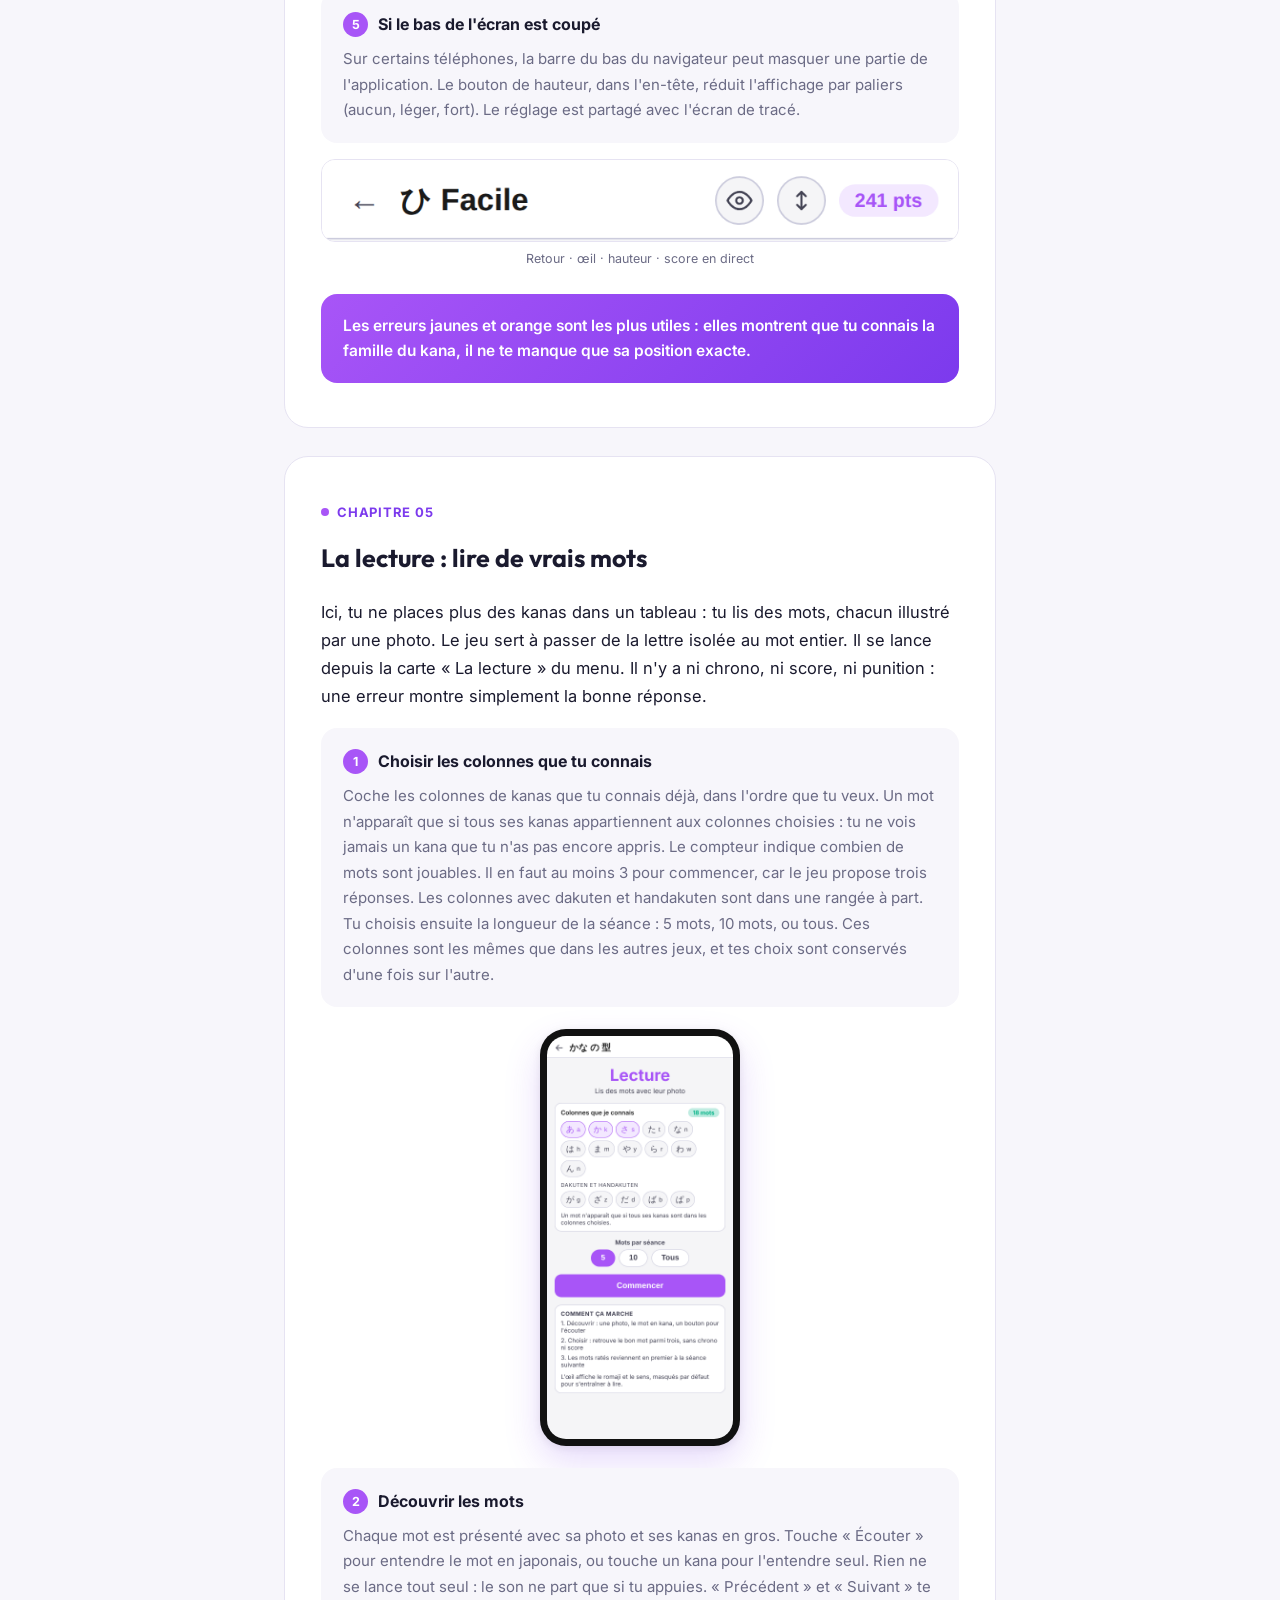
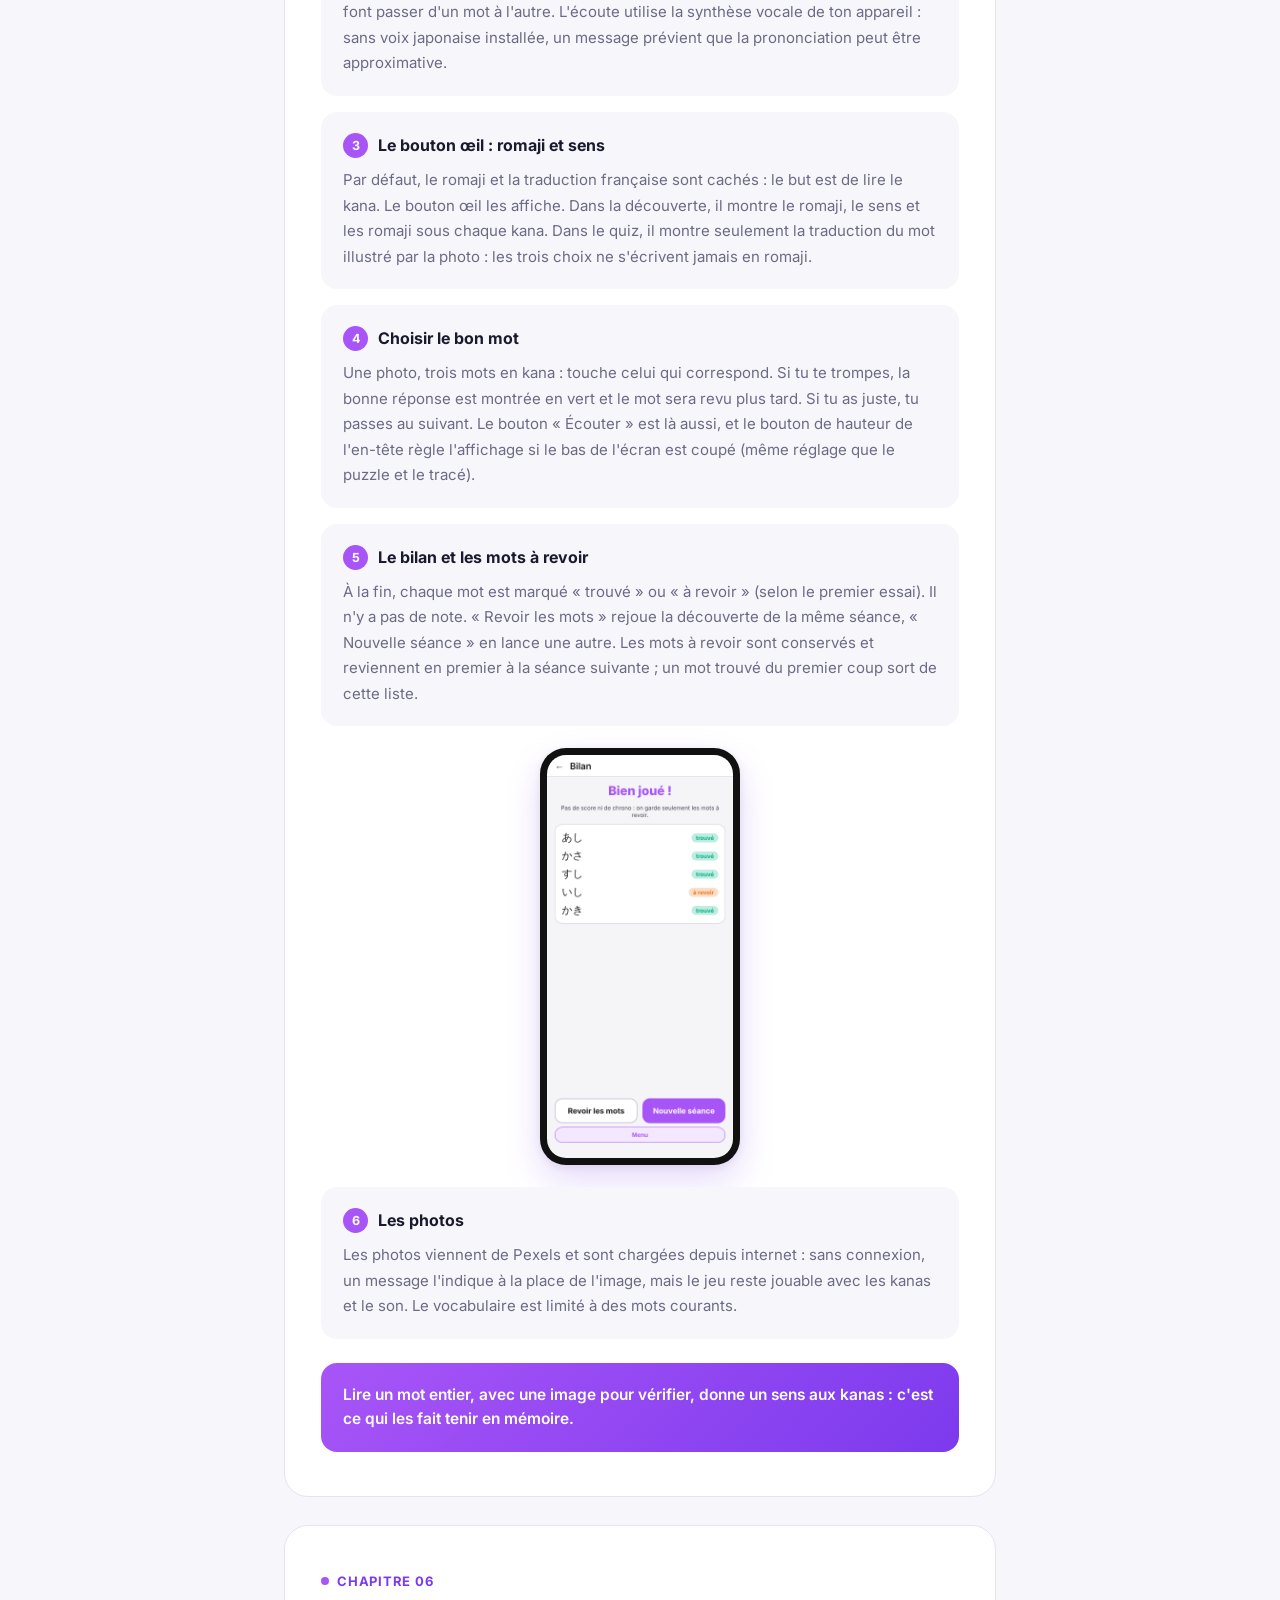
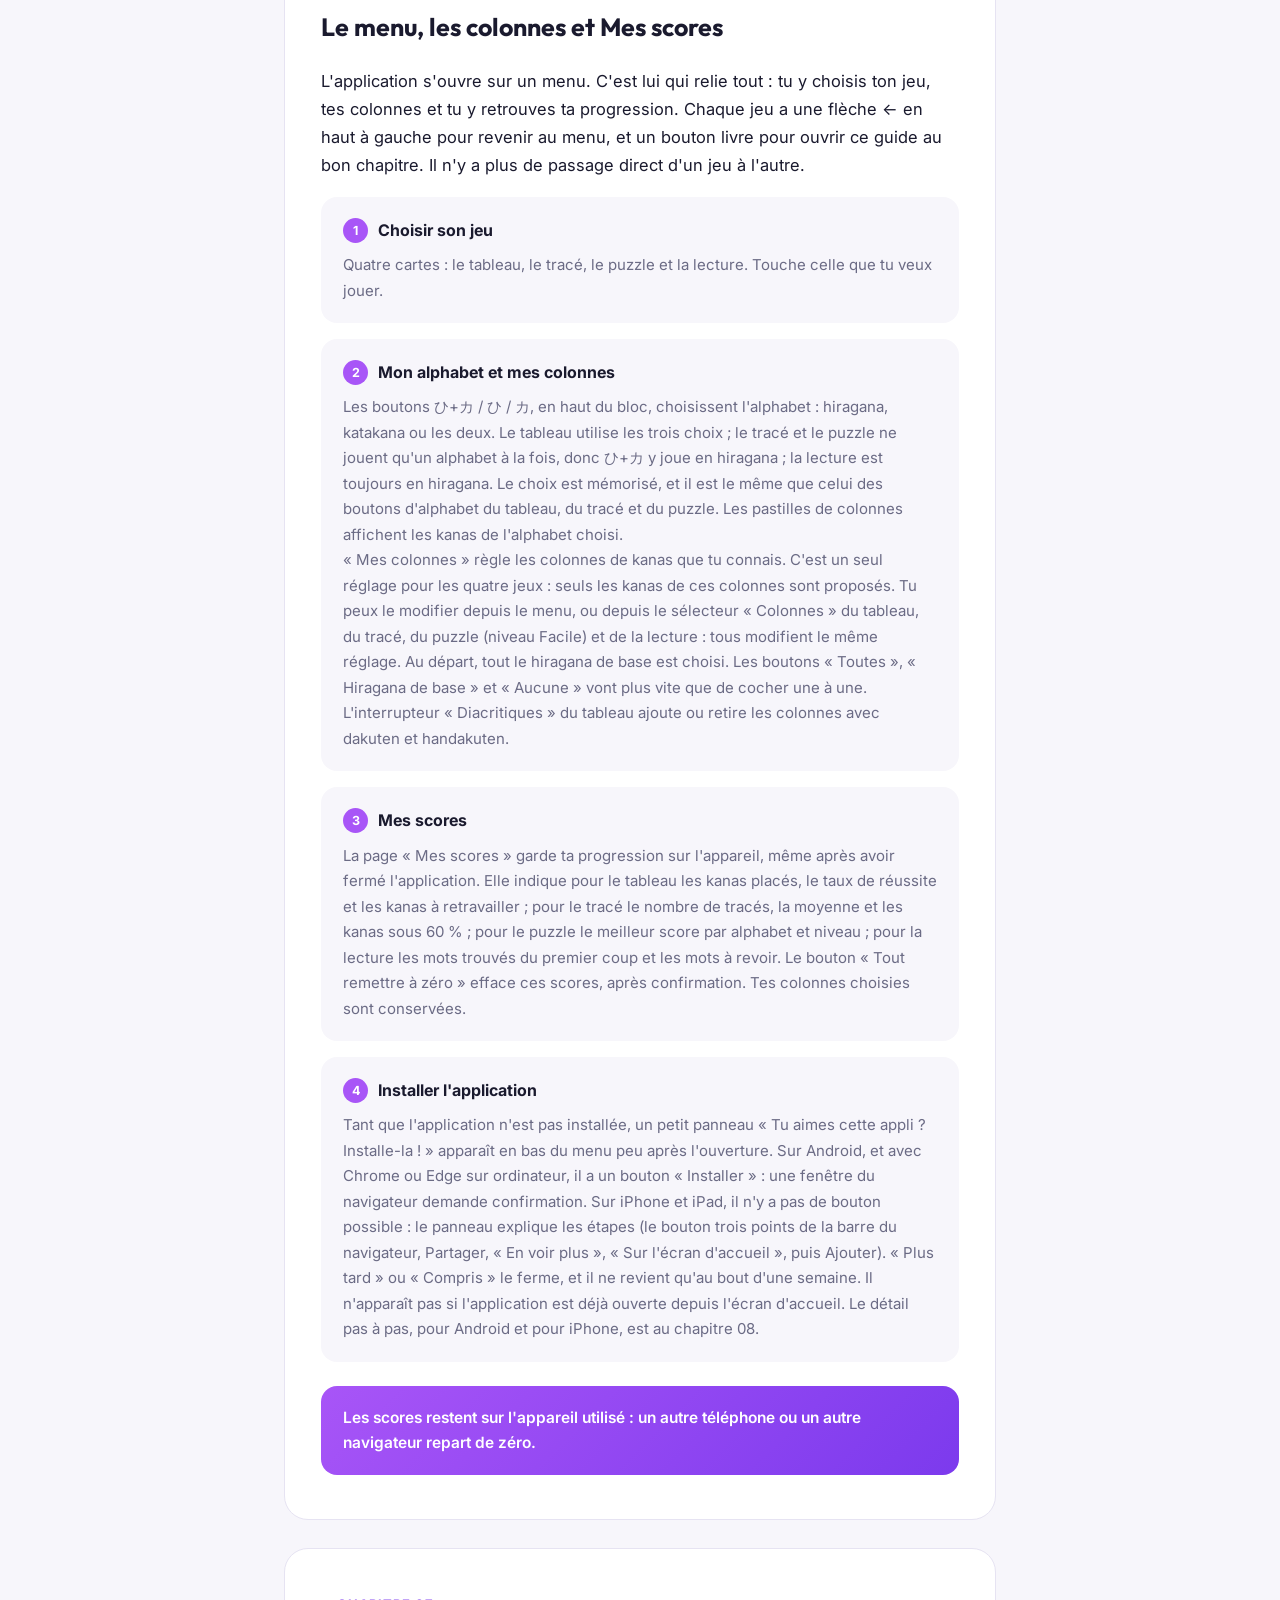
==== commit 41d09696: "v76 : bouton prononciation du kana (puzzle), guide thème sombre + menu burger, zoom jeu 1 réduit, vo" ====
--- a/guide/index.html
+++ b/guide/index.html
@@ -4,7 +4,9 @@
 <meta charset="UTF-8">
 <meta name="viewport" content="width=device-width, initial-scale=1, maximum-scale=1, user-scalable=no">
 <title>かな の 型 — Guide d'apprentissage</title>
-<meta name="theme-color" content="#A855F7">
+<meta name="color-scheme" content="light dark">
+<meta name="theme-color" content="#A855F7" media="(prefers-color-scheme: light)">
+<meta name="theme-color" content="#1c1c1e" media="(prefers-color-scheme: dark)">
 <link rel="stylesheet" href="../style.css">
 <link rel="preconnect" href="https://fonts.googleapis.com">
 <link href="https://fonts.googleapis.com/css2?family=Outfit:wght@400;600;700;800&family=Inter:wght@400;500;600&display=swap" rel="stylesheet">
@@ -15,31 +17,71 @@
     --g-bg: #ffffff; --g-bg2: #F7F6FB;
     --g-text: #1A1A2E; --g-text2: #6B6B85;
     --g-border: #E6E3F2;
+    --g-body: #F7F6FB;                       /* fond de la page (derrière les chapitres) */
+    --g-appbar: rgba(255,255,255,0.92);      /* barre du haut, semi-transparente */
+    --g-tip-text: #0a5c46;
+    --g-quote-a: #A855F7; --g-quote-b: #7C3AED;
+  }
+  /* Thème sombre : suit le réglage du système, comme le reste de l'application */
+  @media (prefers-color-scheme: dark) {
+    :root {
+      --g-purple: #A855F7; --g-purple-light: #3a2860; --g-purple-dark: #C77DFF;
+      --g-green: #2DFFAA; --g-green-light: #103a2a;
+      --g-bg: #1c1c1e; --g-bg2: #2c2c2e;
+      --g-text: #f2f2f7; --g-text2: #c4c4cf;
+      --g-border: #48484a;
+      --g-body: #0e0e10;
+      --g-appbar: rgba(28,28,30,0.92);
+      --g-tip-text: #7ff0c4;
+      --g-quote-a: #7C3AED; --g-quote-b: #A855F7;
+    }
+    .phone img { filter: brightness(.92); }   /* les captures d'écran sont claires : on les adoucit un peu */
   }
   * { box-sizing: border-box; }
   html, body { overflow: visible; height: auto; }
   body {
-    margin: 0; background: var(--g-bg2); color: var(--g-text);
+    margin: 0; background: var(--g-body); color: var(--g-text);
     font-family: 'Inter', sans-serif; font-size: 16px; line-height: 1.7;
   }
   h1,h2,h3 { font-family: 'Outfit', sans-serif; }
   .shell { max-width: 760px; margin: 0 auto; }
 
   .appbar {
-    position: sticky; top: 0; z-index: 10; background: rgba(255,255,255,0.92);
+    position: sticky; top: 0; z-index: 10; background: var(--g-appbar);
     backdrop-filter: blur(10px); border-bottom: 1px solid var(--g-border);
   }
   .appbar-inner { max-width: 760px; margin: 0 auto; padding: 12px 20px; display: flex; align-items: center; gap: 12px; }
   .back-link { color: var(--g-text2); text-decoration: none; font-size: 19px; flex-shrink: 0; }
   .appbar-logo { font-weight: 800; font-size: 14px; color: var(--g-purple-dark); flex-shrink: 0; }
-  .nav-pills { display: flex; gap: 6px; overflow-x: auto; scrollbar-width: none; }
-  .nav-pills::-webkit-scrollbar { display: none; }
-  .nav-pill {
-    font-size: 13px; font-weight: 600; padding: 7px 14px; border-radius: 20px;
-    background: var(--g-bg2); color: var(--g-text2); text-decoration: none; white-space: nowrap;
-    transition: all .15s;
-  }
-  .nav-pill.active { background: var(--g-purple); color: white; }
+  .nav-current { flex: 1; min-width: 0; font-size: 13.5px; font-weight: 600; color: var(--g-text2); white-space: nowrap; overflow: hidden; text-overflow: ellipsis; text-align: right; }
+  .burger {
+    flex-shrink: 0; width: 38px; height: 38px; border-radius: 50%; padding: 0; cursor: pointer;
+    display: flex; align-items: center; justify-content: center;
+    background: var(--g-bg2); color: var(--g-text); border: 1px solid var(--g-border);
+  }
+  .burger[aria-expanded="true"] { background: var(--g-purple); border-color: var(--g-purple); color: white; }
+  .burger .b-close { display: none; }
+  .burger[aria-expanded="true"] .b-open { display: none; }
+  .burger[aria-expanded="true"] .b-close { display: block; }
+
+  /* Menu des chapitres : déroulé sous la barre du haut */
+  .nav-menu {
+    position: absolute; left: 0; right: 0; top: 100%; z-index: 20;
+    background: var(--g-bg); border-bottom: 1px solid var(--g-border);
+    box-shadow: 0 14px 30px rgba(0,0,0,.18);
+    max-height: calc(100dvh - 64px); overflow-y: auto; -webkit-overflow-scrolling: touch;
+  }
+  .nav-menu[hidden] { display: none; }
+  .nav-menu ul { list-style: none; margin: 0 auto; padding: 8px 12px 14px; max-width: 760px; }
+  .nav-menu a {
+    display: flex; align-items: center; gap: 14px; padding: 12px 12px; border-radius: 14px;
+    color: var(--g-text); text-decoration: none; font-size: 16px; font-weight: 600;
+  }
+  .nav-menu a .n { flex-shrink: 0; width: 28px; height: 28px; border-radius: 50%; display: flex; align-items: center; justify-content: center;
+    font-size: 12.5px; font-weight: 700; background: var(--g-bg2); color: var(--g-text2); }
+  .nav-menu a.active { background: var(--g-purple-light); color: var(--g-purple-dark); }
+  .nav-menu a.active .n { background: var(--g-purple); color: white; }
+  .nav-menu a:active { background: var(--g-bg2); }
 
   .hero { padding: 56px 24px 40px; text-align: center; }
   .hero-badge {
@@ -64,11 +106,11 @@
   .lever-num { flex-shrink: 0; width: 25px; height: 25px; border-radius: 50%; background: var(--g-purple); color: white; font-size: 12.5px; font-weight: 700; display: flex; align-items: center; justify-content: center; }
   .lever-card p { margin: 0; font-size: 15px; }
 
-  .tip-card { margin: 18px 0; padding: 15px 17px; background: var(--g-green-light); border-radius: 14px; display: flex; gap: 11px; align-items: flex-start; font-size: 14px; color: #0a5c46; }
+  .tip-card { margin: 18px 0; padding: 15px 17px; background: var(--g-green-light); border-radius: 14px; display: flex; gap: 11px; align-items: flex-start; font-size: 14px; color: var(--g-tip-text); }
   .tip-card .tip-icon { font-size: 17px; flex-shrink: 0; }
 
   .quote-card { margin: 24px 0 4px; padding: 20px 22px; border-radius: 16px;
-    background: linear-gradient(135deg, var(--g-purple), var(--g-purple-dark)); color: white;
+    background: linear-gradient(135deg, var(--g-quote-a), var(--g-quote-b)); color: white;
     font-weight: 600; font-size: 15.5px; line-height: 1.6; }
 
   .phone { width: 200px; margin: 22px auto; border-radius: 26px; background: #111; padding: 7px;
@@ -98,15 +140,22 @@
     <div class="appbar-inner">
       <a class="back-link" href="../menu.html" aria-label="Retour au menu des jeux" title="Retour au menu des jeux">←</a>
       <div class="appbar-logo">かな の 型</div>
-      <div class="nav-pills" id="nav-pills"><a class="nav-pill active" href="#ch01">Mémoriser</a>
-<a class="nav-pill" href="#ch02">Le tableau</a>
-<a class="nav-pill" href="#ch03">Le tracé</a>
-<a class="nav-pill" href="#ch04">Le puzzle</a>
-<a class="nav-pill" href="#ch05">La lecture</a>
-<a class="nav-pill" href="#ch06">Menu et scores</a>
-<a class="nav-pill" href="#ch07">Routine</a>
-<a class="nav-pill" href="#ch08">Installer</a></div>
-    </div>
+      <div class="nav-current" id="nav-current">Mémoriser</div>
+      <button class="burger" id="burger" type="button" aria-expanded="false" aria-controls="nav-menu" aria-label="Table des matières">
+        <svg class="b-open" viewBox="0 0 24 24" width="20" height="20" fill="none" stroke="currentColor" stroke-width="2.2" stroke-linecap="round" aria-hidden="true"><line x1="4" y1="7" x2="20" y2="7"/><line x1="4" y1="12" x2="20" y2="12"/><line x1="4" y1="17" x2="20" y2="17"/></svg>
+        <svg class="b-close" viewBox="0 0 24 24" width="20" height="20" fill="none" stroke="currentColor" stroke-width="2.2" stroke-linecap="round" aria-hidden="true"><line x1="6" y1="6" x2="18" y2="18"/><line x1="18" y1="6" x2="6" y2="18"/></svg>
+      </button>
+    </div>
+    <nav class="nav-menu" id="nav-menu" hidden aria-label="Chapitres du guide"><ul>
+      <li><a href="#ch01" data-ch="ch01"><span class="n">01</span>Mémoriser</a></li>
+      <li><a href="#ch02" data-ch="ch02"><span class="n">02</span>Le tableau</a></li>
+      <li><a href="#ch03" data-ch="ch03"><span class="n">03</span>Le tracé</a></li>
+      <li><a href="#ch04" data-ch="ch04"><span class="n">04</span>Le puzzle</a></li>
+      <li><a href="#ch05" data-ch="ch05"><span class="n">05</span>La lecture</a></li>
+      <li><a href="#ch06" data-ch="ch06"><span class="n">06</span>Menu et scores</a></li>
+      <li><a href="#ch07" data-ch="ch07"><span class="n">07</span>Routine</a></li>
+      <li><a href="#ch08" data-ch="ch08"><span class="n">08</span>Installer l'application</a></li>
+    </ul></nav>
   </div>
 
   <div class="shell">
@@ -225,7 +274,7 @@
 
       <div class="lever-card">
         <div class="lever-title"><span class="lever-num">2</span>Placer les cartes</div>
-        <p>Glisse une carte de la pile vers une case de la grille, une à la fois, jusqu'à ce que la grille soit pleine. La carte se soulève au-dessus du doigt pour rester visible. Tu peux secouer la pile du bout du doigt pour mélanger les cartes et en découvrir de nouvelles. Aux niveaux Facile et Difficile, déposer une carte sur une case occupée fait échanger les deux. Au niveau Moyen, la carte n'est gardée dans la grille que si elle est bien placée : sinon elle repart dans la pile. Le bouton œil affiche ou masque les noms des colonnes et des lignes : masqués, c'est beaucoup plus difficile.</p>
+        <p>Glisse une carte de la pile vers une case de la grille, une à la fois, jusqu'à ce que la grille soit pleine. La carte se soulève au-dessus du doigt pour rester visible. Tu peux secouer la pile du bout du doigt pour mélanger les cartes et en découvrir de nouvelles. Aux niveaux Facile et Difficile, déposer une carte sur une case occupée fait échanger les deux. Au niveau Moyen, la carte n'est gardée dans la grille que si elle est bien placée : sinon elle repart dans la pile. Le bouton œil affiche ou masque les noms des colonnes et des lignes : masqués, c'est beaucoup plus difficile. Le bouton haut-parleur, à côté, active ou coupe la prononciation du kana quand la carte tombe dans la bonne colonne ou la bonne ligne mais pas dans la bonne case : coupé, tu gardes le son d'erreur et le message, sans la voix. Ton choix est mémorisé.</p>
       </div>
       <div class="phone"><img src="img/puzzle_placing.png" alt="Placement des cartes"></div>
 
@@ -386,14 +435,29 @@
   </div>
 
 <script>
-  const pills = [...document.querySelectorAll('.nav-pill')];
-  const sections = pills.map(p => document.querySelector(p.getAttribute('href')));
+  // Menu des chapitres (burger) : s'ouvre au toucher, se ferme quand on choisit un chapitre,
+  // qu'on touche ailleurs ou qu'on appuie sur Échap.
+  const burger = document.getElementById('burger');
+  const menu = document.getElementById('nav-menu');
+  const links = [...menu.querySelectorAll('a')];
+  const current = document.getElementById('nav-current');
+  function setMenu(open) {
+    menu.hidden = !open;
+    burger.setAttribute('aria-expanded', String(open));
+  }
+  burger.addEventListener('click', e => { e.stopPropagation(); setMenu(menu.hidden); });
+  links.forEach(a => a.addEventListener('click', () => setMenu(false)));
+  document.addEventListener('click', e => { if (!menu.hidden && !menu.contains(e.target)) setMenu(false); });
+  document.addEventListener('keydown', e => { if (e.key === 'Escape') setMenu(false); });
+
+  // Le libellé de la barre et la ligne surlignée du menu suivent le chapitre affiché
+  const sections = links.map(a => document.querySelector(a.getAttribute('href')));
   const io = new IntersectionObserver((entries) => {
     entries.forEach(entry => {
       if (entry.isIntersecting) {
         const idx = sections.indexOf(entry.target);
-        pills.forEach(p => p.classList.remove('active'));
-        if (idx > -1) pills[idx].classList.add('active');
+        links.forEach(a => a.classList.remove('active'));
+        if (idx > -1) { links[idx].classList.add('active'); current.textContent = links[idx].textContent.replace(/^\d+/, ''); }
       }
     });
   }, { rootMargin: '-40% 0px -50% 0px' });
